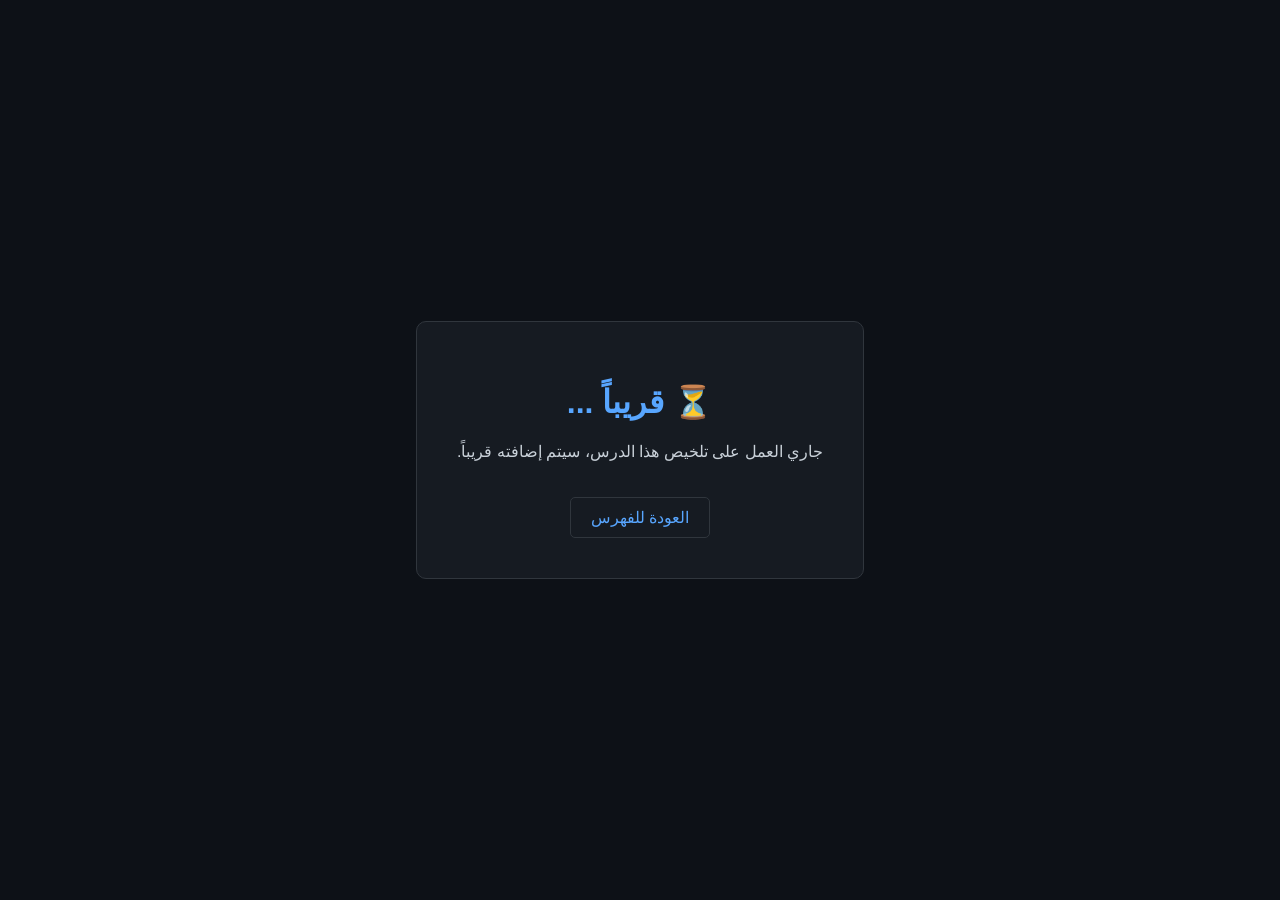
==== EmbeddeLinuxAndYoctoGoldenCourse/Summaries/lec2/index.html @ cb72bb81 "Update print statement from 'Hello' to 'Goodbye'" ====
<!DOCTYPE html>
<html lang="ar" dir="rtl">
<head>
    <meta charset="UTF-8">
    <meta name="viewport" content="width=device-width, initial-scale=1.0">
    <title>قريباً - Embedded Linux</title>
    <style>
        body {
            background-color: #0d1117;
            color: #c9d1d9;
            font-family: 'Segoe UI', Tahoma, Geneva, Verdana, sans-serif;
            display: flex;
            justify-content: center;
            align-items: center;
            height: 100vh;
            margin: 0;
            text-align: center;
        }
        .container {
            border: 1px solid #30363d;
            padding: 40px;
            border-radius: 10px;
            background-color: #161b22;
        }
        h1 { color: #58a6ff; }
        a { color: #58a6ff; text-decoration: none; border: 1px solid #30363d; padding: 10px 20px; border-radius: 5px; display: inline-block; margin-top: 20px;}
        a:hover { background-color: #58a6ff; color: #fff; }
    </style>
</head>
<body>
    <div class="container">
        <h1>⏳ قريباً ...</h1>
        <p>جاري العمل على تلخيص هذا الدرس، سيتم إضافته قريباً.</p>
        <a href="https://shereifdev.github.io/Embedded-Linux-Journey/EmbeddedLinuxAndYoctoGoldenCourse/Summaries/readme.html">العودة للفهرس</a>
    </div>
</body>
</html>
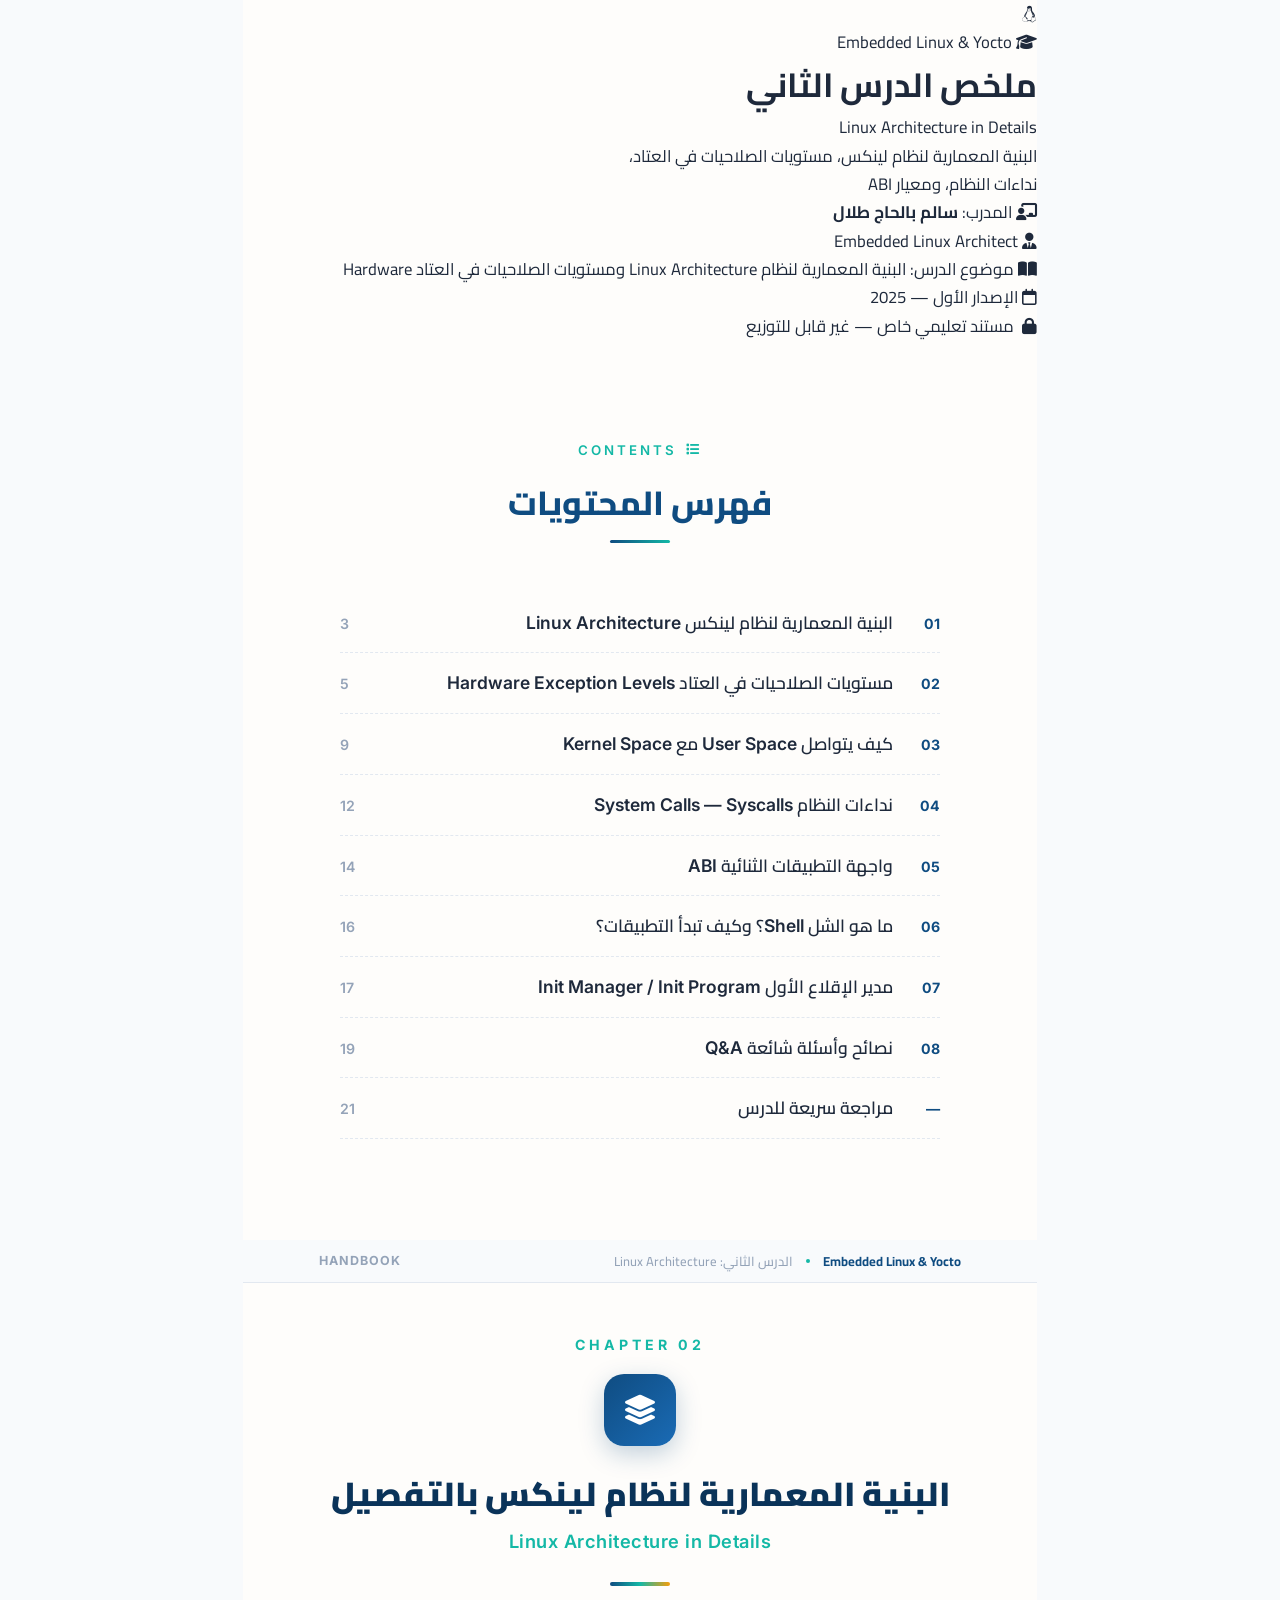
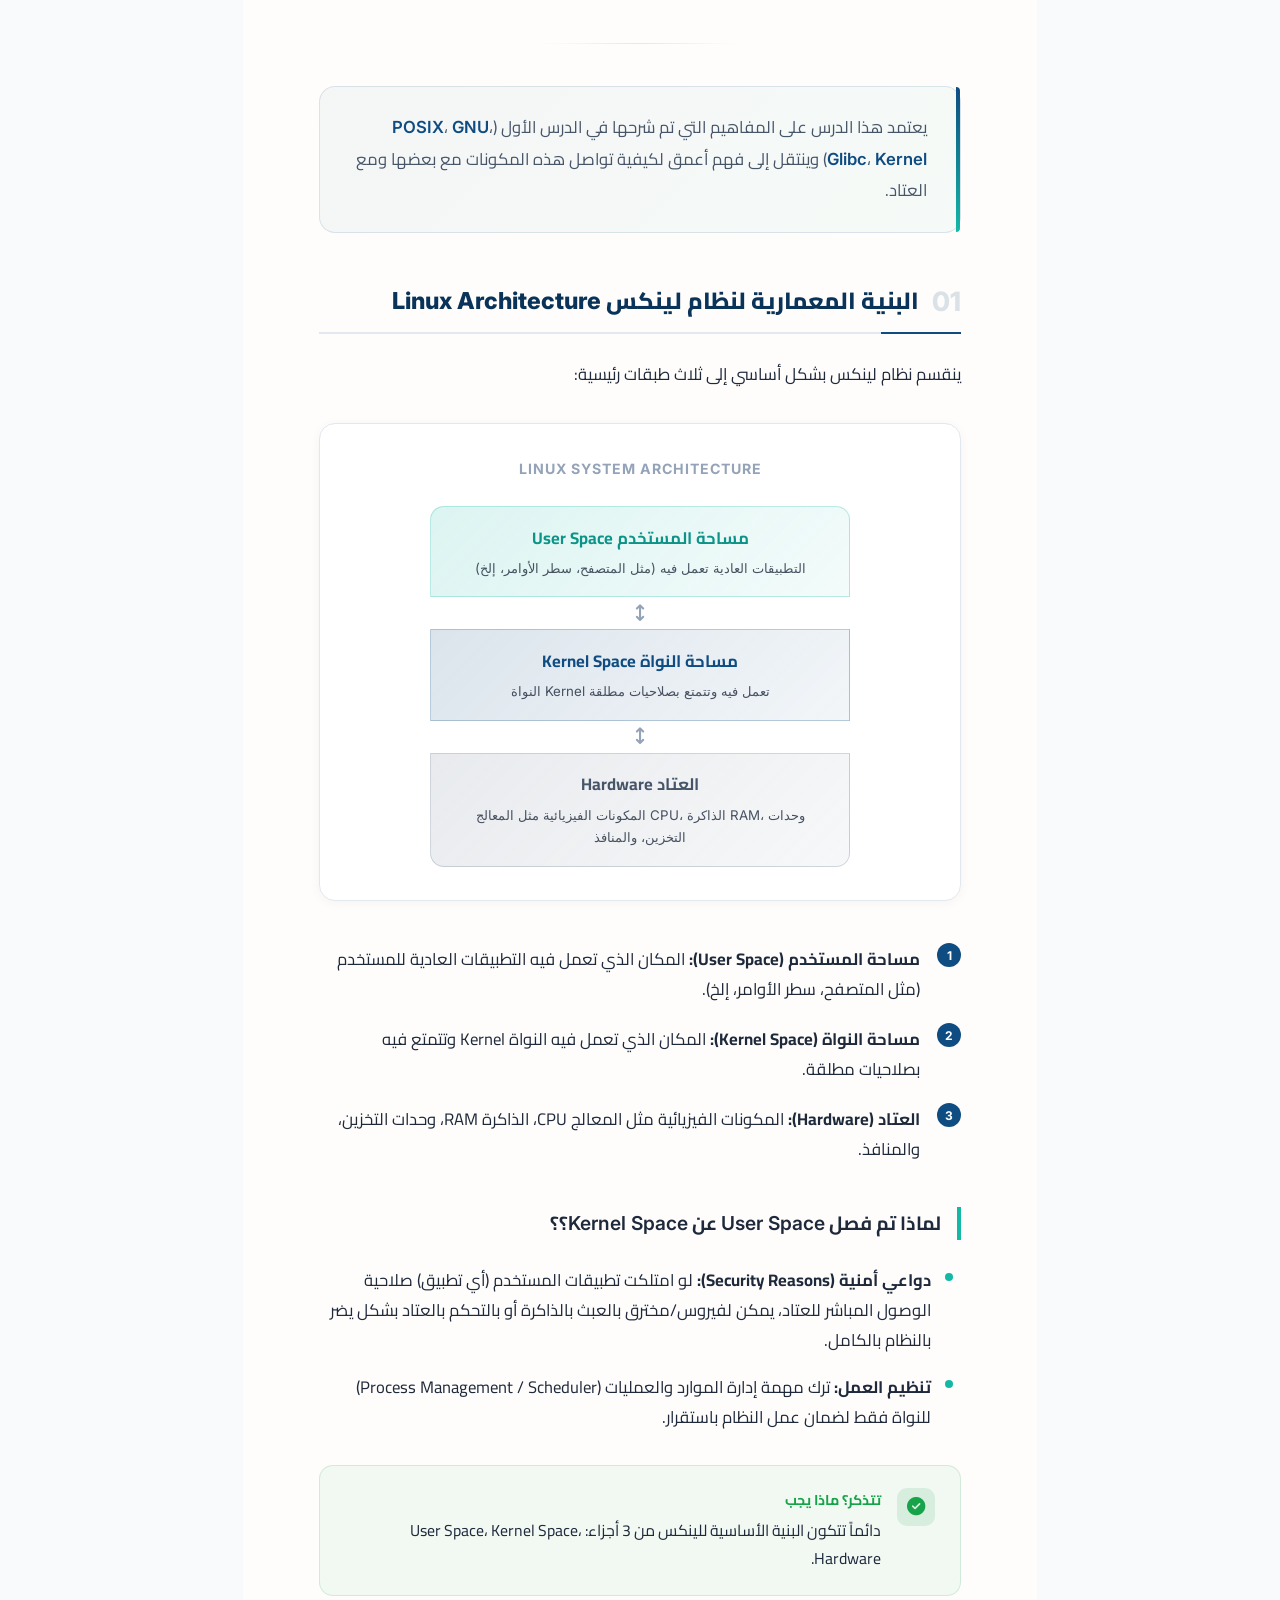
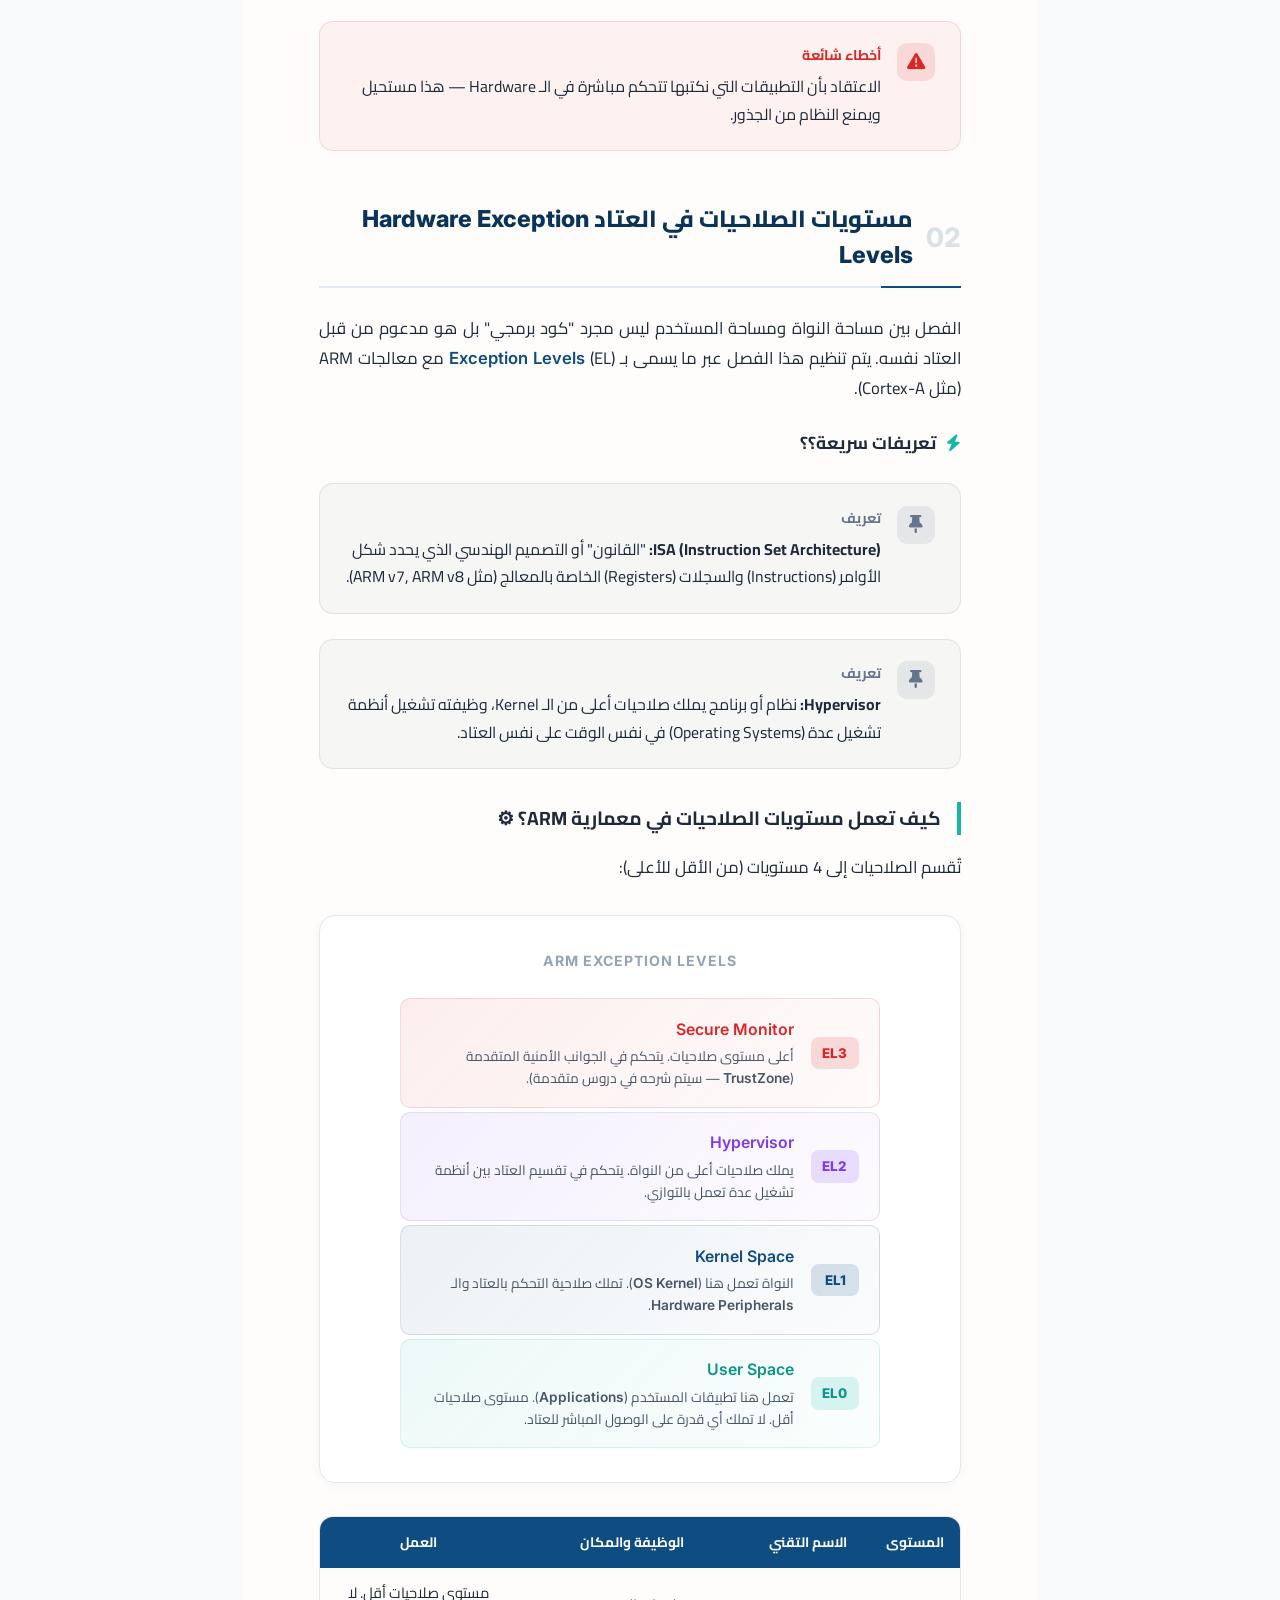
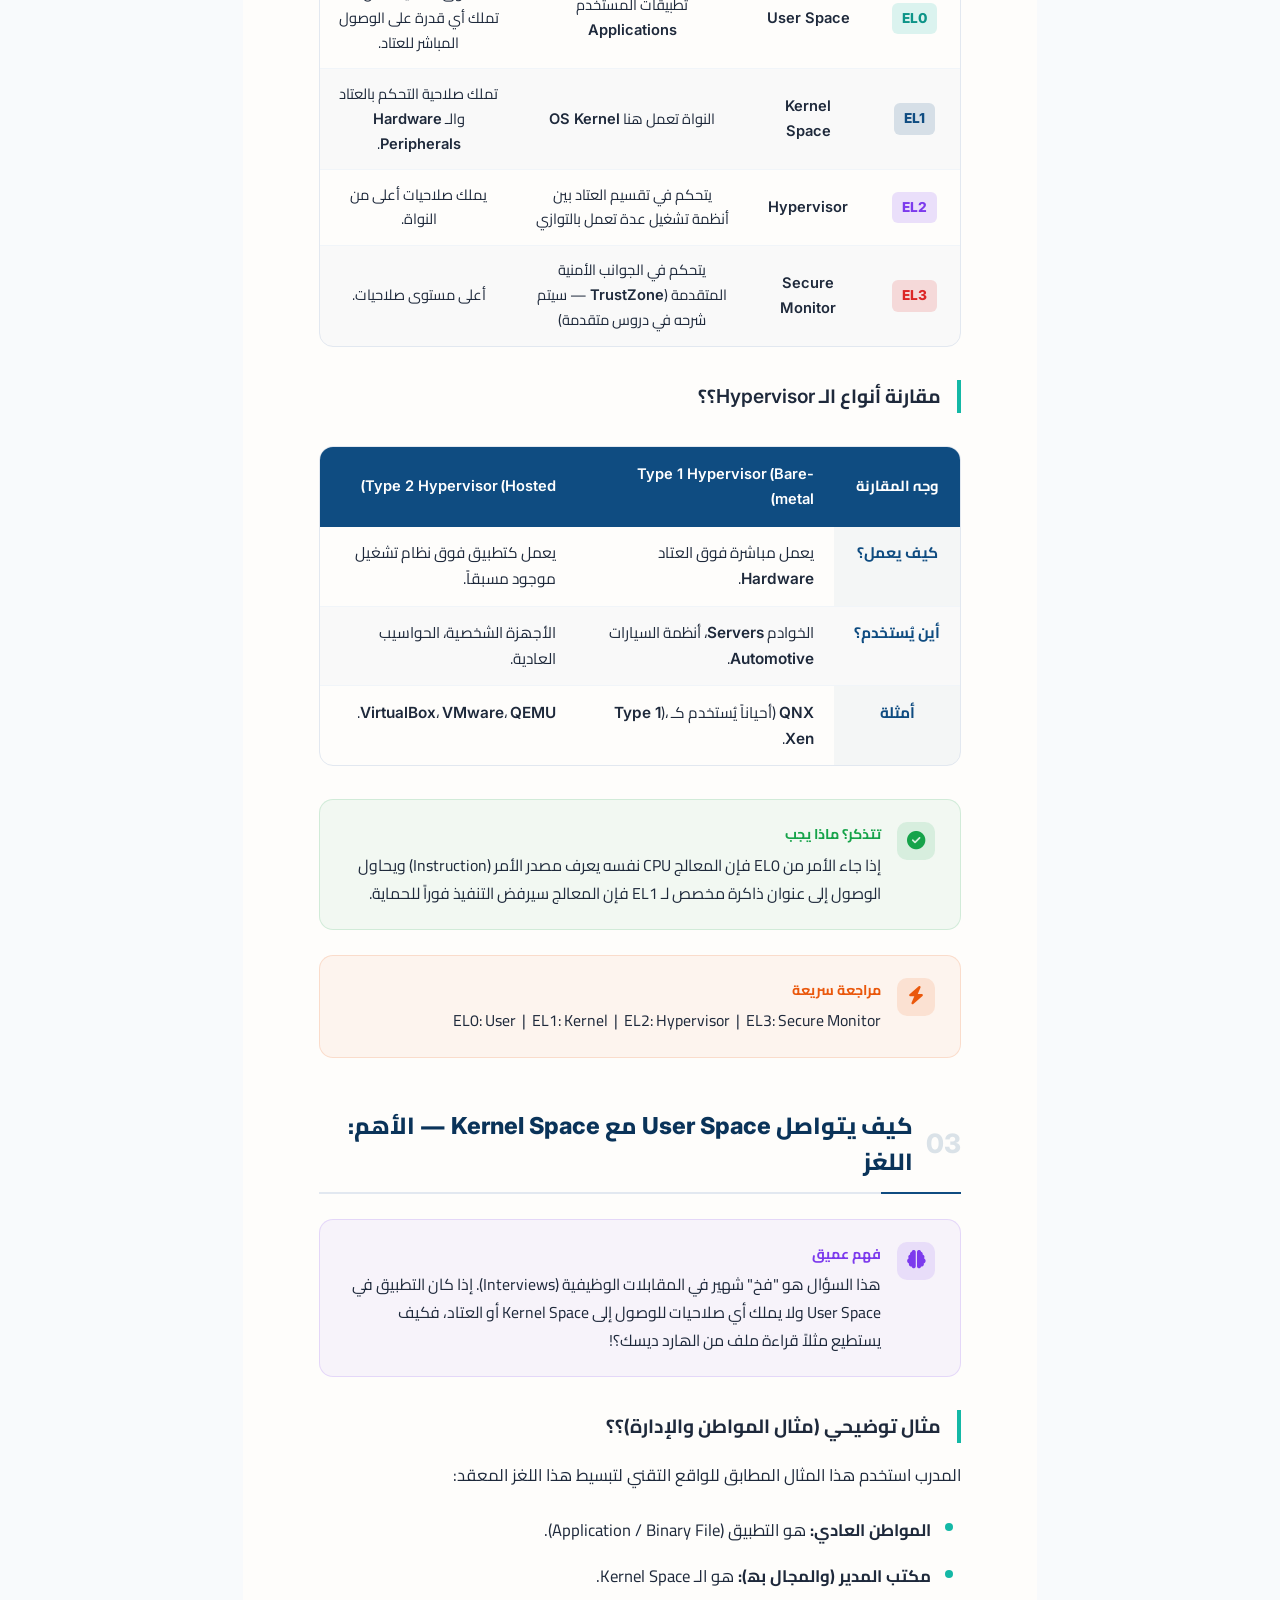
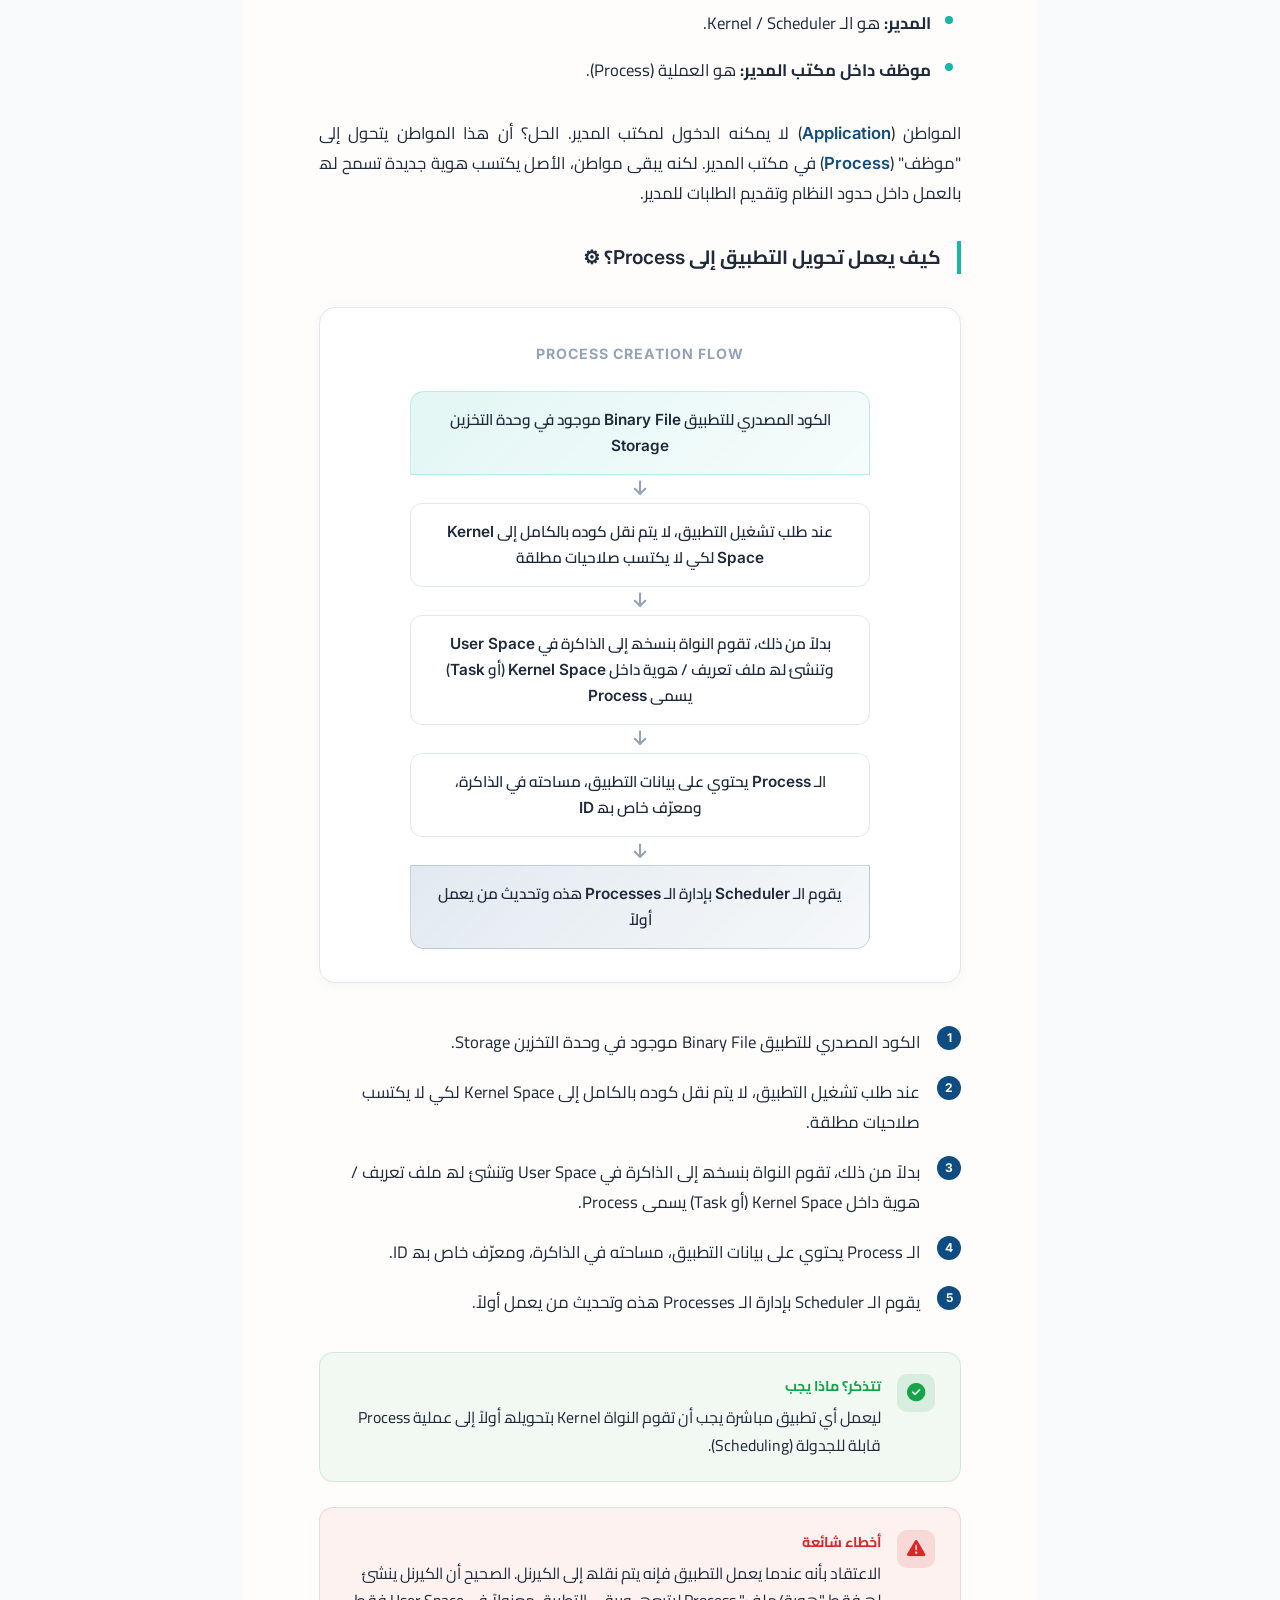
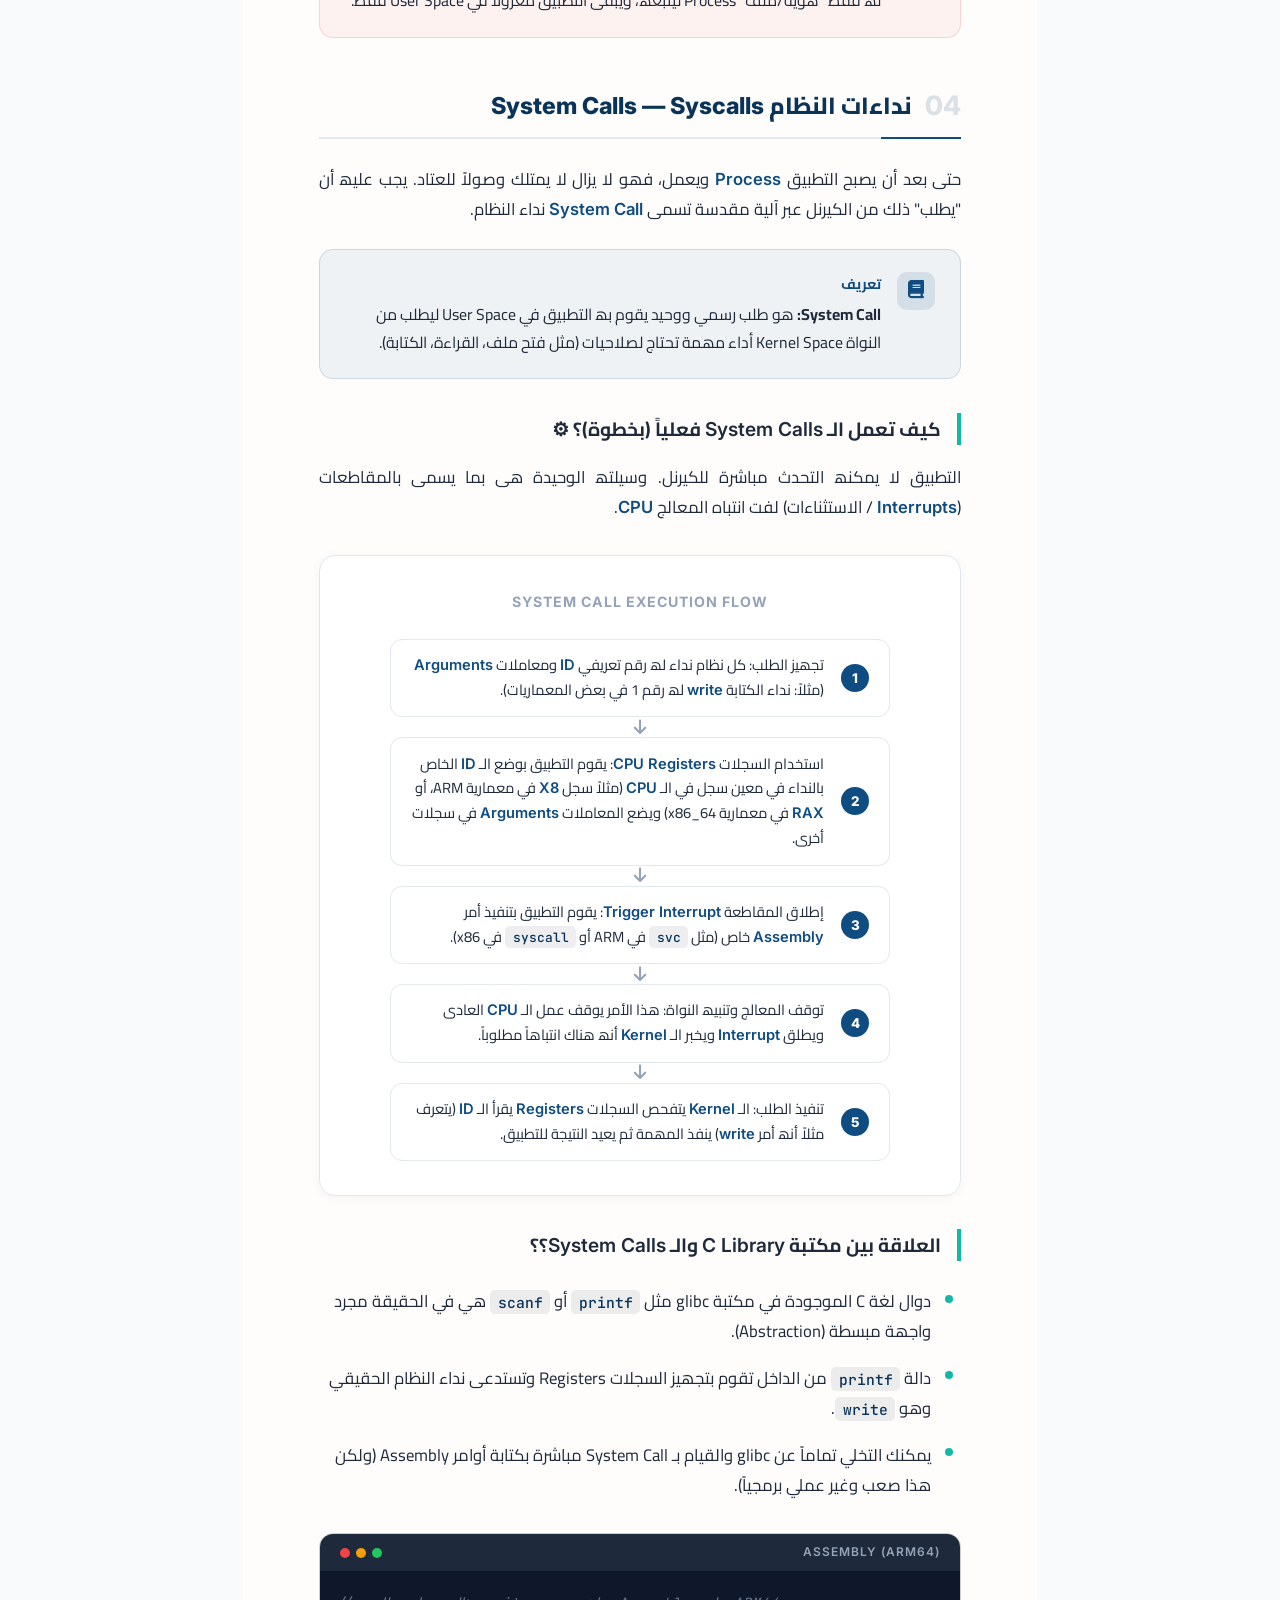
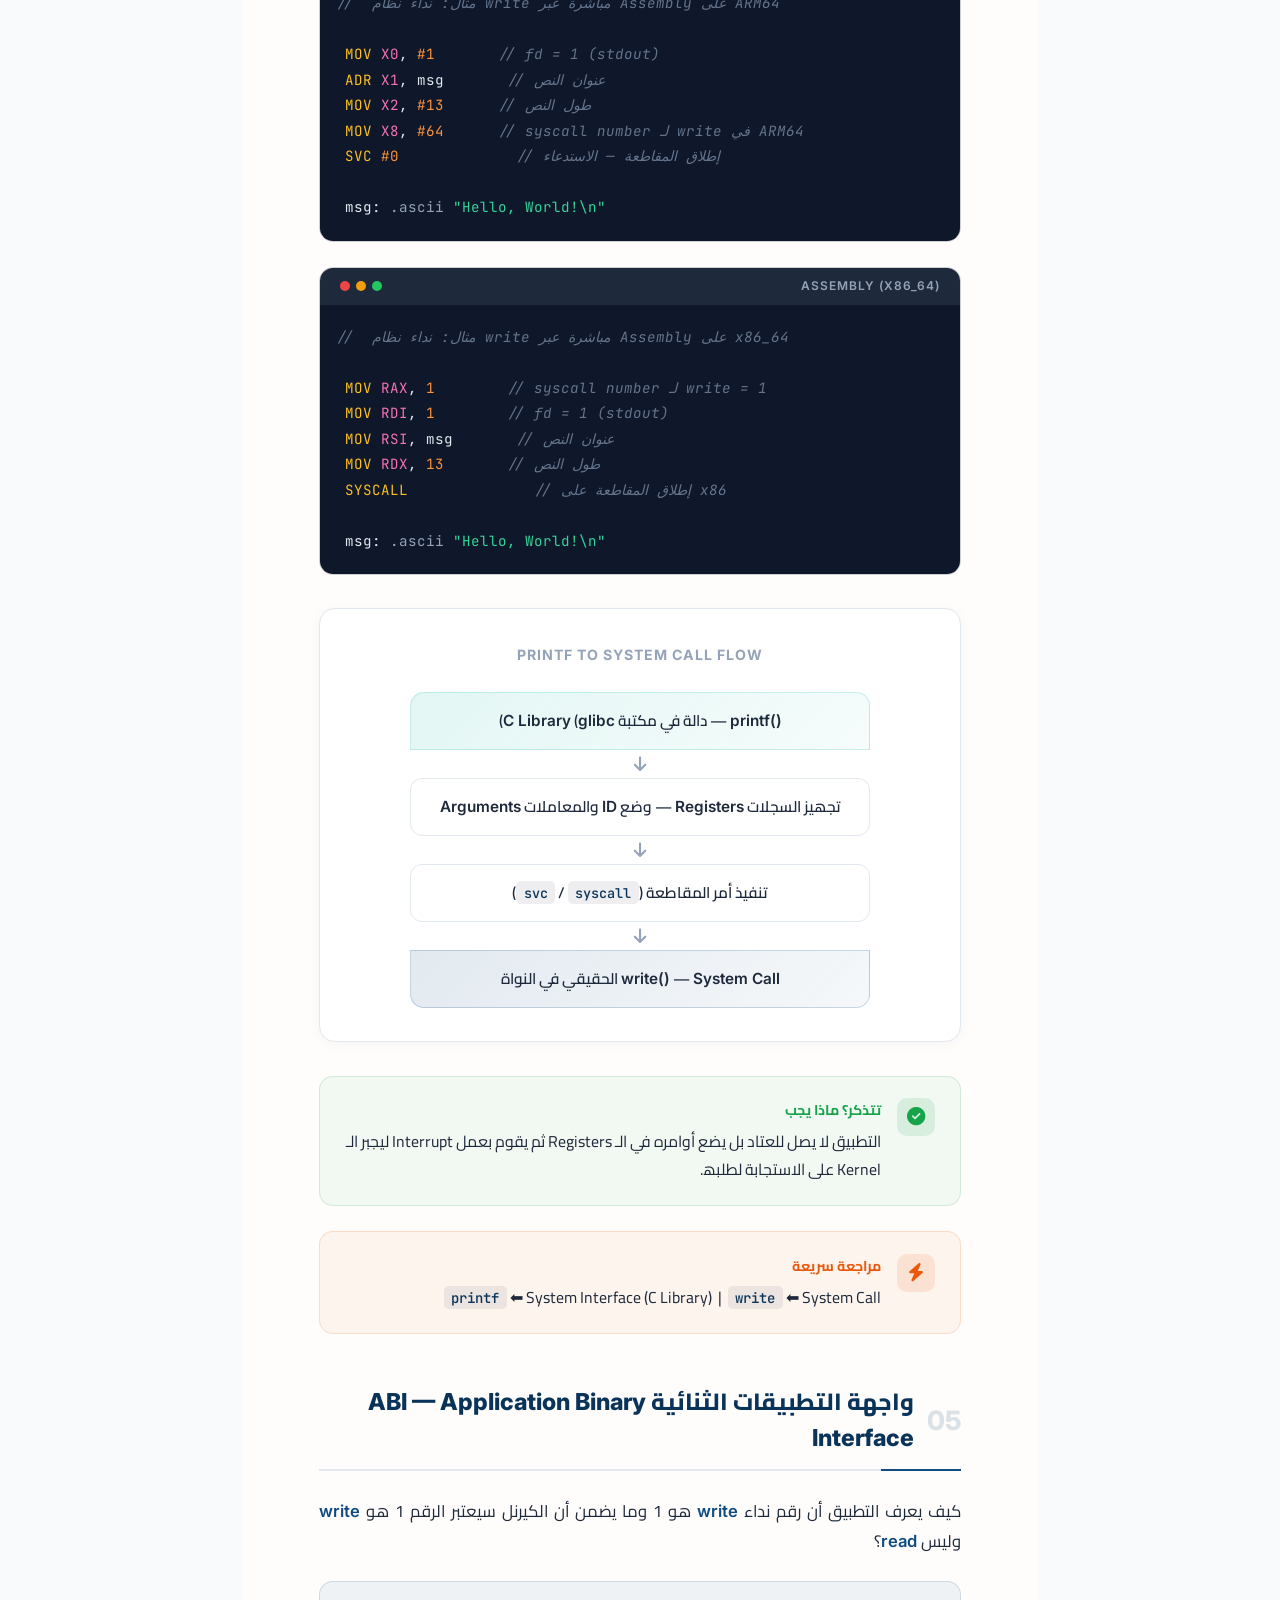
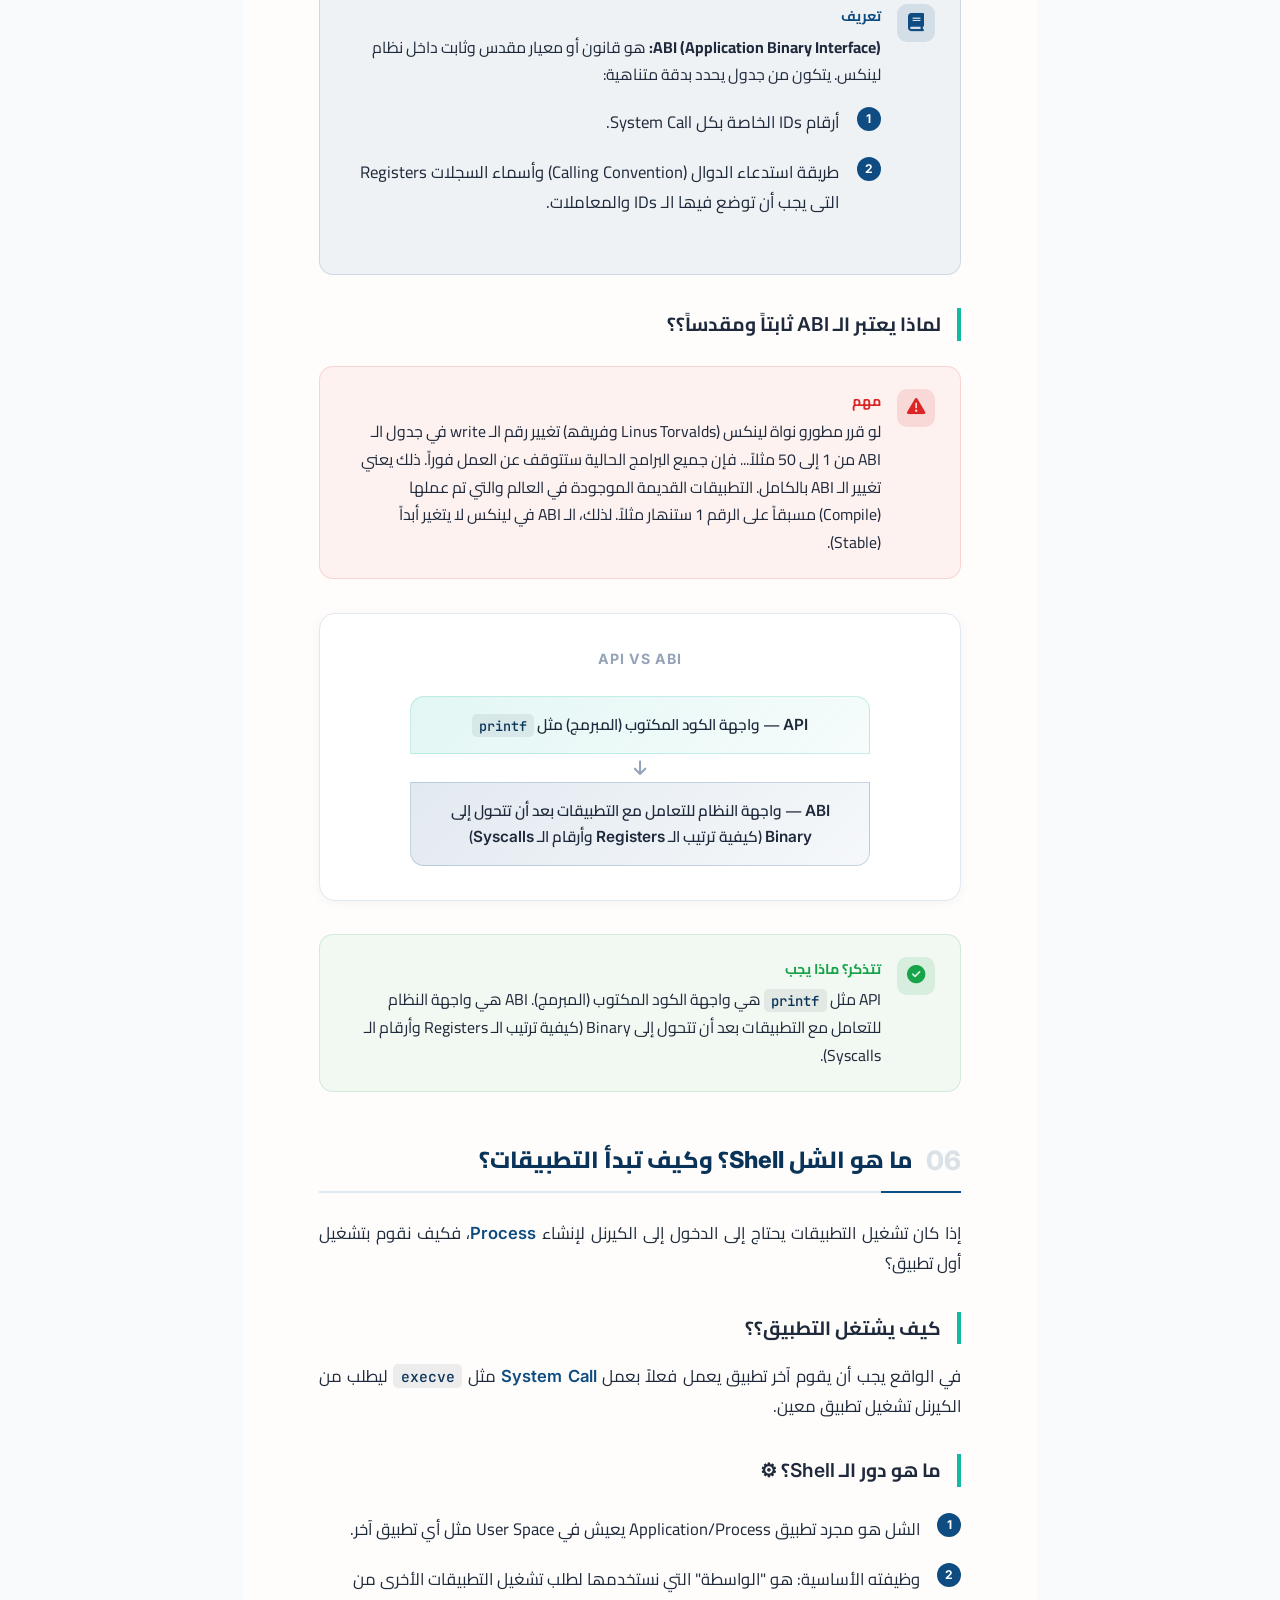
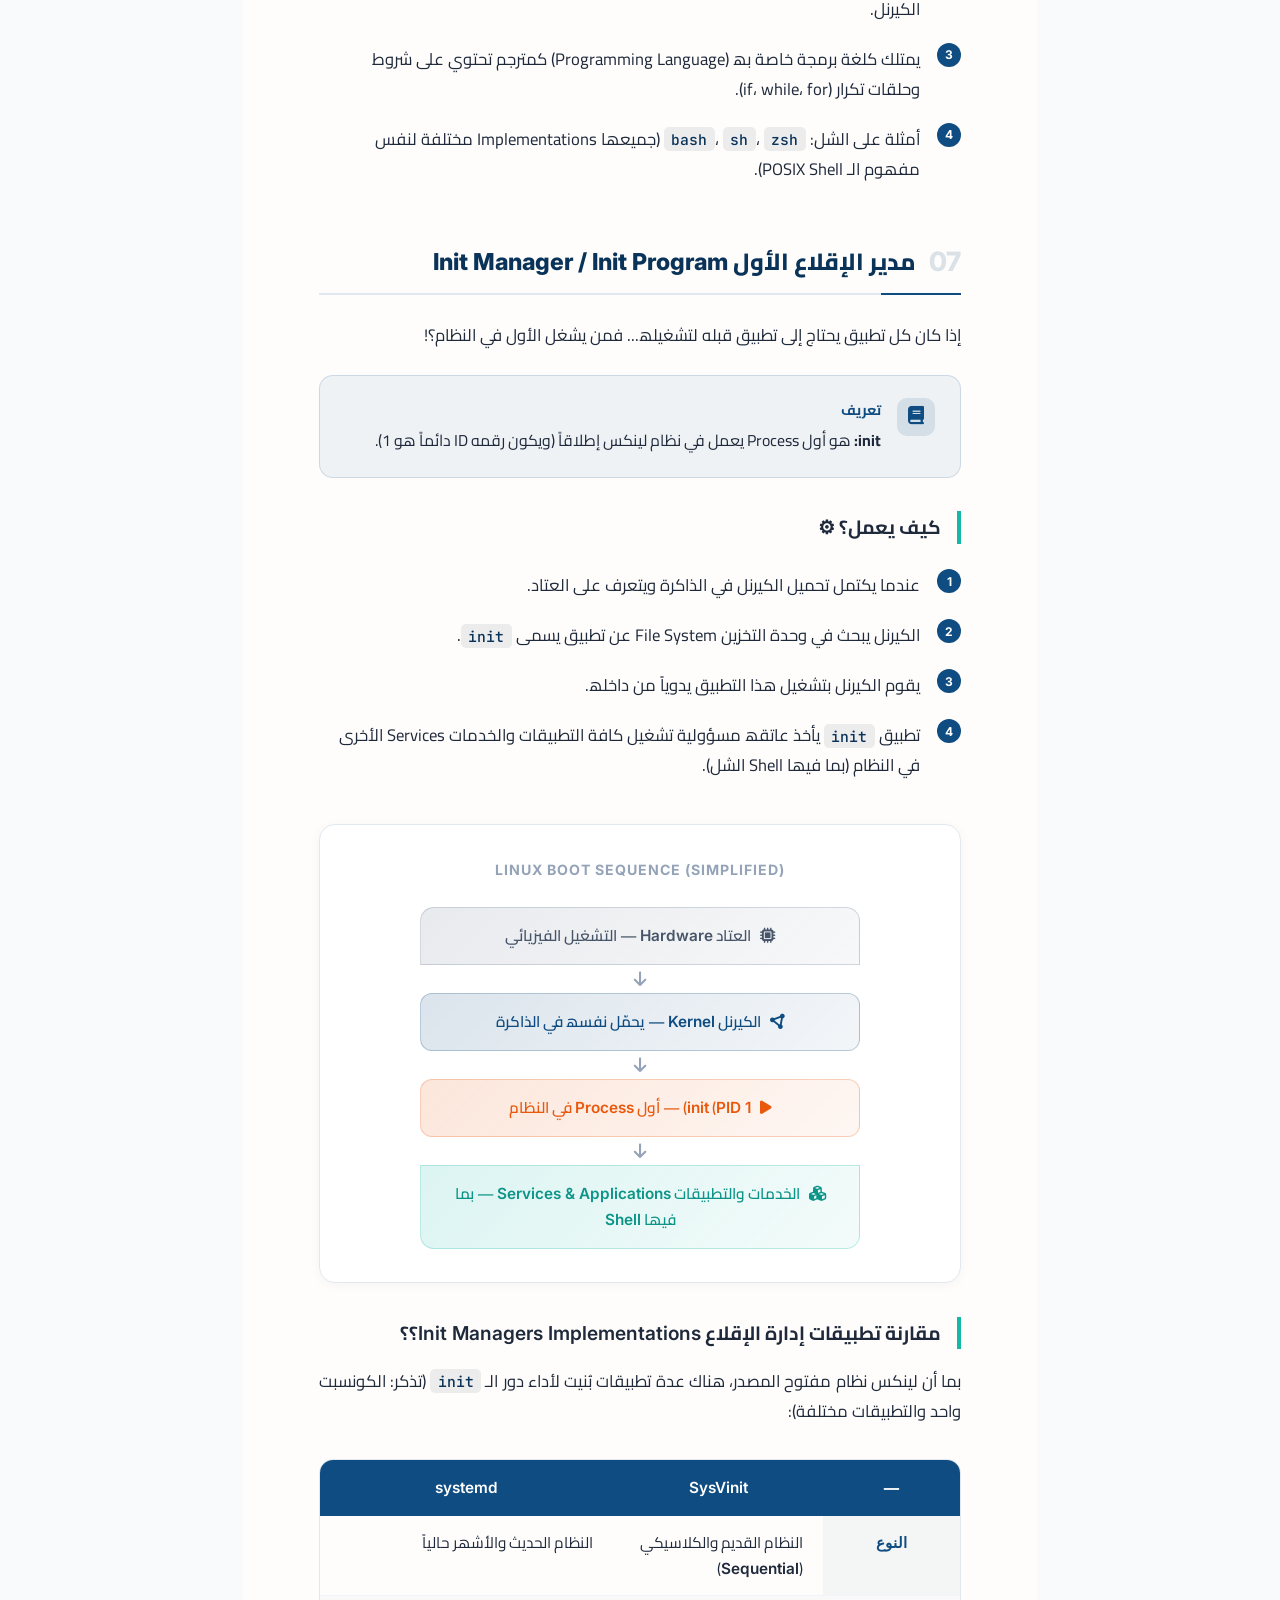
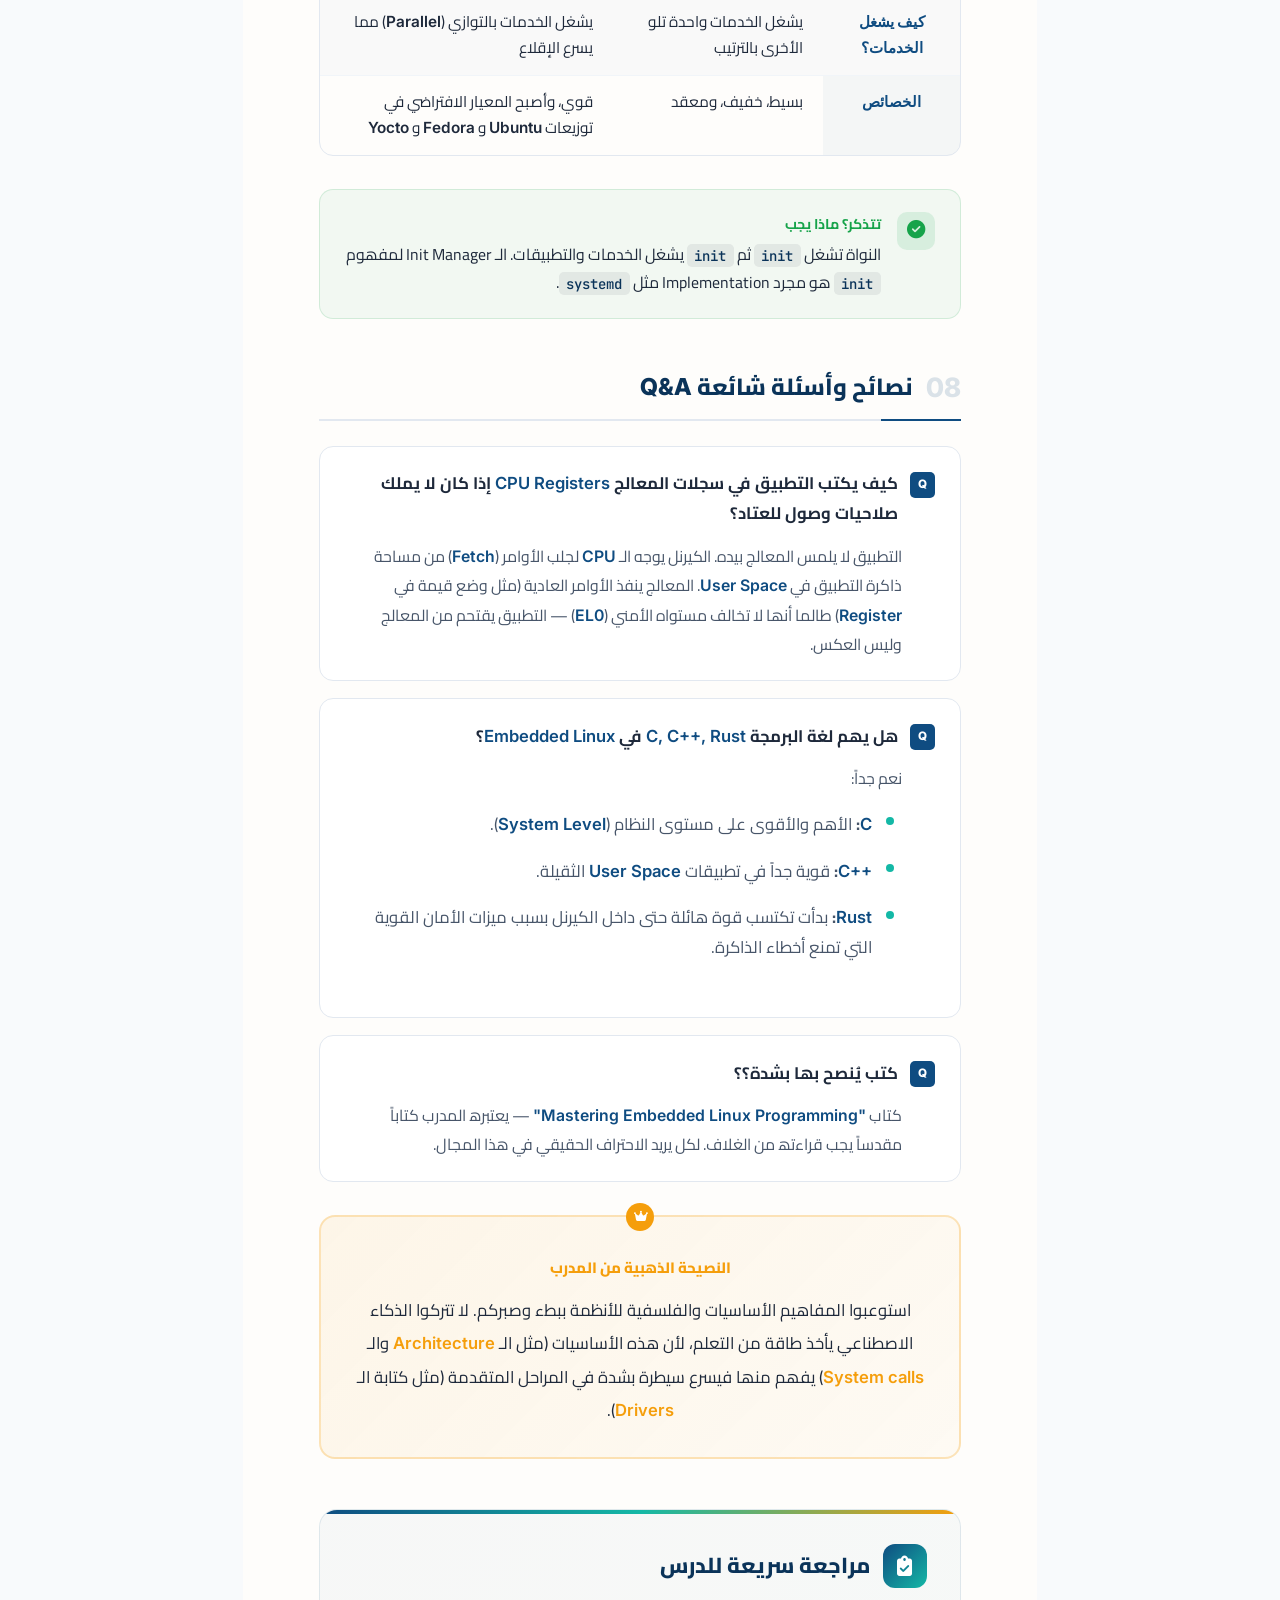
==== commit 9fc87ea4: "Update index.html" ====
--- a/EmbeddeLinuxAndYoctoGoldenCourse/Summaries/lec2/index.html
+++ b/EmbeddeLinuxAndYoctoGoldenCourse/Summaries/lec2/index.html
@@ -1,37 +1,2583 @@
 <!DOCTYPE html>
 <html lang="ar" dir="rtl">
 <head>
-    <meta charset="UTF-8">
-    <meta name="viewport" content="width=device-width, initial-scale=1.0">
-    <title>قريباً - Embedded Linux</title>
-    <style>
-        body {
-            background-color: #0d1117;
-            color: #c9d1d9;
-            font-family: 'Segoe UI', Tahoma, Geneva, Verdana, sans-serif;
-            display: flex;
-            justify-content: center;
-            align-items: center;
-            height: 100vh;
-            margin: 0;
-            text-align: center;
-        }
-        .container {
-            border: 1px solid #30363d;
-            padding: 40px;
-            border-radius: 10px;
-            background-color: #161b22;
-        }
-        h1 { color: #58a6ff; }
-        a { color: #58a6ff; text-decoration: none; border: 1px solid #30363d; padding: 10px 20px; border-radius: 5px; display: inline-block; margin-top: 20px;}
-        a:hover { background-color: #58a6ff; color: #fff; }
-    </style>
+<meta charset="UTF-8">
+<meta name="viewport" content="width=device-width, initial-scale=1.0">
+<title>Embedded Linux & Yocto — الدرس الثاني: Linux Architecture in Details</title>
+
+<!-- Google Fonts -->
+<link rel="preconnect" href="https://fonts.googleapis.com">
+<link rel="preconnect" href="https://fonts.gstatic.com" crossorigin>
+<link href="https://fonts.googleapis.com/css2?family=Cairo:wght@300;400;500;600;700;800;900&family=IBM+Plex+Sans+Arabic:wght@300;400;500;600;700&family=Inter:wght@300;400;500;600;700;800&family=JetBrains+Mono:wght@400;500;600;700&display=swap" rel="stylesheet">
+
+<!-- Font Awesome Icons -->
+<link rel="stylesheet" href="https://cdnjs.cloudflare.com/ajax/libs/font-awesome/6.5.1/css/all.min.css">
+
+<style>
+/* ─── CSS Variables ─── */
+:root {
+  --primary: #0F4C81;
+  --primary-light: #1A6BB5;
+  --primary-dark: #0A3359;
+  --secondary: #14B8A6;
+  --secondary-light: #2DD4BF;
+  --accent: #F59E0B;
+  --accent-light: #FBBF24;
+  --success: #16A34A;
+  --success-light: #22C55E;
+  --warning: #EA580C;
+  --warning-light: #F97316;
+  --danger: #DC2626;
+  --danger-light: #EF4444;
+  --bg: #F8FAFC;
+  --bg-warm: #FEFDFB;
+  --card: #FFFFFF;
+  --text: #1E293B;
+  --text-secondary: #475569;
+  --text-muted: #94A3B8;
+  --border: #E2E8F0;
+  --border-light: #F1F5F9;
+  --code-bg: #0F172A;
+  --code-text: #E2E8F0;
+  --font-ar: 'Cairo', 'IBM Plex Sans Arabic', 'Noto Sans Arabic', sans-serif;
+  --font-en: 'Inter', sans-serif;
+  --font-code: 'JetBrains Mono', monospace;
+}
+
+/* ─── Reset & Base ─── */
+*, *::before, *::after { box-sizing: border-box; margin: 0; padding: 0; }
+
+html {
+  font-size: 12.5pt;
+  scroll-behavior: smooth;
+}
+
+body {
+  font-family: var(--font-ar);
+  background: var(--bg);
+  color: var(--text);
+  line-height: 1.7;
+  -webkit-font-smoothing: antialiased;
+  -moz-osx-font-smoothing: grayscale;
+}
+
+/* ─── Print Setup ─── */
+@page {
+  size: A4;
+  margin: 2cm;
+}
+
+@media print {
+  body { background: white; }
+  .page-break { page-break-before: always; }
+  .no-print { display: none !important; }
+  .content-wrapper { max-width: 100%; padding: 0; }
+  .chapter-intro-box, .callout-box, .diagram-container, .comparison-table, .timeline-container, .quick-review { break-inside: avoid; }
+}
+
+/* ─── Content Wrapper ─── */
+.content-wrapper {
+  max-width: 210mm;
+  margin: 0 auto;
+  background: var(--bg-warm);
+  min-height: 100vh;
+}
+
+
+/* ─── Table of Contents ─── */
+.toc-page {
+  padding: 2.5cm 2cm;
+  background: var(--bg-warm);
+  min-height: 100vh;
+}
+
+.toc-header {
+  text-align: center;
+  margin-bottom: 3rem;
+}
+
+.toc-header-label {
+  display: inline-flex;
+  align-items: center;
+  gap: 0.5rem;
+  font-family: var(--font-en);
+  font-size: 0.8rem;
+  font-weight: 600;
+  color: var(--secondary);
+  text-transform: uppercase;
+  letter-spacing: 3px;
+  margin-bottom: 0.8rem;
+}
+
+.toc-title {
+  font-size: 2rem;
+  font-weight: 800;
+  color: var(--primary);
+  margin-bottom: 0.5rem;
+}
+
+.toc-divider {
+  width: 60px;
+  height: 3px;
+  background: linear-gradient(90deg, var(--primary), var(--secondary));
+  border-radius: 2px;
+  margin: 0 auto;
+}
+
+.toc-list {
+  list-style: none;
+  max-width: 600px;
+  margin: 0 auto;
+}
+
+.toc-item {
+  display: flex;
+  align-items: baseline;
+  justify-content: space-between;
+  padding: 0.9rem 0;
+  border-bottom: 1px dashed var(--border);
+  cursor: pointer;
+  transition: all 0.2s;
+}
+
+.toc-item:hover {
+  padding-right: 0.5rem;
+}
+
+.toc-item:hover .toc-item-title {
+  color: var(--primary);
+}
+
+.toc-item-number {
+  font-family: var(--font-en);
+  font-size: 0.85rem;
+  font-weight: 700;
+  color: var(--primary);
+  margin-left: 1rem;
+  min-width: 30px;
+}
+
+.toc-item-title {
+  font-size: 1.05rem;
+  font-weight: 600;
+  color: var(--text);
+  flex: 1;
+  transition: color 0.2s;
+}
+
+.toc-item-title .en-term {
+  font-family: var(--font-en);
+  direction: ltr;
+  unicode-bidi: embed;
+}
+
+.toc-item-page {
+  font-family: var(--font-en);
+  font-size: 0.85rem;
+  font-weight: 600;
+  color: var(--text-muted);
+  min-width: 30px;
+  text-align: left;
+}
+
+.toc-sub-item {
+  display: flex;
+  align-items: baseline;
+  justify-content: space-between;
+  padding: 0.5rem 0 0.5rem 2rem;
+  border-bottom: 1px dotted var(--border-light);
+  cursor: pointer;
+  transition: all 0.2s;
+}
+
+.toc-sub-item:hover { padding-right: 0.5rem; }
+.toc-sub-item:hover .toc-item-title { color: var(--primary); }
+
+.toc-sub-item .toc-item-title {
+  font-size: 0.95rem;
+  font-weight: 500;
+  color: var(--text-secondary);
+}
+
+/* ─── Page Content Area ─── */
+.page-content {
+  padding: 0 2cm 2cm 2cm;
+}
+
+/* ─── Headers & Footers ─── */
+.running-header {
+  position: sticky;
+  top: 0;
+  z-index: 100;
+  background: rgba(248,250,252,0.92);
+  backdrop-filter: blur(12px);
+  border-bottom: 1px solid var(--border);
+  padding: 0.6rem 2cm;
+  display: flex;
+  justify-content: space-between;
+  align-items: center;
+}
+
+.running-header-right {
+  display: flex;
+  align-items: center;
+  gap: 0.8rem;
+}
+
+.running-header-course {
+  font-size: 0.78rem;
+  font-weight: 700;
+  color: var(--primary);
+}
+
+.running-header-sep {
+  width: 4px;
+  height: 4px;
+  border-radius: 50%;
+  background: var(--secondary);
+}
+
+.running-header-chapter {
+  font-size: 0.78rem;
+  color: var(--text-muted);
+  font-weight: 500;
+}
+
+.running-header-logo {
+  font-family: var(--font-en);
+  font-size: 0.75rem;
+  font-weight: 700;
+  color: var(--text-muted);
+  letter-spacing: 1px;
+}
+
+.running-footer {
+  padding: 1rem 2cm;
+  display: flex;
+  justify-content: space-between;
+  align-items: center;
+  border-top: 1px solid var(--border);
+  margin-top: 3rem;
+}
+
+.running-footer-page {
+  font-family: var(--font-en);
+  font-size: 0.8rem;
+  font-weight: 700;
+  color: var(--primary);
+  background: var(--primary);
+  color: white;
+  width: 32px;
+  height: 32px;
+  border-radius: 50%;
+  display: flex;
+  align-items: center;
+  justify-content: center;
+}
+
+.running-footer-version {
+  font-family: var(--font-en);
+  font-size: 0.72rem;
+  color: var(--text-muted);
+}
+
+/* ─── Chapter Opener ─── */
+.chapter-opener {
+  text-align: center;
+  padding: 3rem 0 2rem;
+  margin-bottom: 2.5rem;
+  position: relative;
+}
+
+.chapter-opener::after {
+  content: '';
+  position: absolute;
+  bottom: 0;
+  left: 50%;
+  transform: translateX(-50%);
+  width: 200px;
+  height: 1px;
+  background: linear-gradient(90deg, transparent, var(--border), transparent);
+}
+
+.chapter-number {
+  font-family: var(--font-en);
+  font-size: 0.85rem;
+  font-weight: 700;
+  color: var(--secondary);
+  text-transform: uppercase;
+  letter-spacing: 4px;
+  margin-bottom: 1rem;
+  display: block;
+}
+
+.chapter-icon {
+  width: 72px;
+  height: 72px;
+  border-radius: 20px;
+  background: linear-gradient(135deg, var(--primary), var(--primary-light));
+  display: inline-flex;
+  align-items: center;
+  justify-content: center;
+  margin-bottom: 1.5rem;
+  box-shadow: 0 8px 24px rgba(15,76,129,0.25);
+}
+
+.chapter-icon i {
+  font-size: 1.8rem;
+  color: white;
+}
+
+.chapter-main-title {
+  font-size: 2rem;
+  font-weight: 900;
+  color: var(--primary-dark);
+  line-height: 1.4;
+  margin-bottom: 0.5rem;
+}
+
+.chapter-en-title {
+  font-family: var(--font-en);
+  font-size: 1.1rem;
+  font-weight: 600;
+  color: var(--secondary);
+  letter-spacing: 0.5px;
+  margin-bottom: 1.5rem;
+}
+
+.chapter-color-bar {
+  width: 60px;
+  height: 4px;
+  background: linear-gradient(90deg, var(--primary), var(--secondary), var(--accent));
+  border-radius: 2px;
+  margin: 0 auto 1.5rem;
+}
+
+/* ─── Chapter Intro Box ─── */
+.chapter-intro-box {
+  background: linear-gradient(135deg, rgba(15,76,129,0.04), rgba(20,184,166,0.04));
+  border: 1px solid rgba(15,76,129,0.12);
+  border-radius: 16px;
+  padding: 1.5rem 2rem;
+  margin-bottom: 3rem;
+  position: relative;
+}
+
+.chapter-intro-box::before {
+  content: '';
+  position: absolute;
+  top: 0;
+  right: 0;
+  width: 4px;
+  height: 100%;
+  background: linear-gradient(180deg, var(--primary), var(--secondary));
+  border-radius: 0 16px 16px 0;
+}
+
+.chapter-intro-box p {
+  font-size: 1rem;
+  line-height: 1.9;
+  color: var(--text-secondary);
+}
+
+.chapter-intro-box .en-term {
+  font-family: var(--font-en);
+  direction: ltr;
+  unicode-bidi: embed;
+  font-weight: 600;
+  color: var(--primary);
+}
+
+/* ─── Section Headings ─── */
+.section-heading {
+  display: flex;
+  align-items: center;
+  gap: 0.8rem;
+  margin-top: 3rem;
+  margin-bottom: 1.5rem;
+  padding-bottom: 0.8rem;
+  border-bottom: 2px solid var(--border);
+  position: relative;
+}
+
+.section-heading::after {
+  content: '';
+  position: absolute;
+  bottom: -2px;
+  right: 0;
+  width: 80px;
+  height: 2px;
+  background: var(--primary);
+}
+
+.section-number {
+  font-family: var(--font-en);
+  font-size: 1.6rem;
+  font-weight: 800;
+  color: rgba(15,76,129,0.15);
+  line-height: 1;
+}
+
+.section-title {
+  font-size: 1.4rem;
+  font-weight: 800;
+  color: var(--primary-dark);
+  line-height: 1.5;
+}
+
+.section-title .en-term {
+  font-family: var(--font-en);
+  direction: ltr;
+  unicode-bidi: embed;
+}
+
+/* ─── Subsection Headings ─── */
+.subsection-heading {
+  font-size: 1.15rem;
+  font-weight: 700;
+  color: var(--text);
+  margin-top: 2rem;
+  margin-bottom: 1rem;
+  padding-right: 1rem;
+  border-right: 4px solid var(--secondary);
+}
+
+.subsection-heading .en-term {
+  font-family: var(--font-en);
+  direction: ltr;
+  unicode-bidi: embed;
+  font-weight: 600;
+}
+
+/* ─── Body Text ─── */
+.body-text {
+  font-size: 1rem;
+  line-height: 1.8;
+  color: var(--text);
+  margin-bottom: 1rem;
+  text-align: justify;
+}
+
+.body-text .en-term {
+  font-family: var(--font-en);
+  direction: ltr;
+  unicode-bidi: embed;
+  font-weight: 600;
+  color: var(--primary);
+}
+
+/* ─── Bullet Lists ─── */
+.styled-list {
+  list-style: none;
+  margin: 1rem 0 1.5rem 0;
+  padding: 0;
+}
+
+.styled-list li {
+  position: relative;
+  padding: 0.5rem 1.8rem 0.5rem 0;
+  line-height: 1.8;
+  font-size: 1rem;
+}
+
+.styled-list li::before {
+  content: '';
+  position: absolute;
+  right: 0.5rem;
+  top: 1rem;
+  width: 8px;
+  height: 8px;
+  border-radius: 50%;
+  background: var(--secondary);
+}
+
+.styled-list-numbered {
+  list-style: none;
+  counter-reset: item;
+  margin: 1rem 0 1.5rem 0;
+  padding: 0;
+}
+
+.styled-list-numbered li {
+  counter-increment: item;
+  position: relative;
+  padding: 0.6rem 2.5rem 0.6rem 0;
+  line-height: 1.8;
+  font-size: 1rem;
+}
+
+.styled-list-numbered li::before {
+  content: counter(item);
+  position: absolute;
+  right: 0;
+  top: 0.55rem;
+  width: 24px;
+  height: 24px;
+  border-radius: 50%;
+  background: var(--primary);
+  color: white;
+  font-family: var(--font-en);
+  font-size: 0.72rem;
+  font-weight: 700;
+  display: flex;
+  align-items: center;
+  justify-content: center;
+}
+
+/* ─── Callout Boxes ─── */
+.callout-box {
+  border-radius: 14px;
+  padding: 1.3rem 1.5rem 1.3rem 1.5rem;
+  margin: 1.5rem 0;
+  position: relative;
+  display: flex;
+  gap: 1rem;
+  align-items: flex-start;
+}
+
+.callout-box .callout-icon {
+  flex-shrink: 0;
+  width: 38px;
+  height: 38px;
+  border-radius: 10px;
+  display: flex;
+  align-items: center;
+  justify-content: center;
+  font-size: 1.1rem;
+  order: -1;
+}
+
+.callout-box .callout-content {
+  flex: 1;
+  font-size: 0.95rem;
+  line-height: 1.75;
+}
+
+.callout-box .callout-label {
+  font-weight: 700;
+  font-size: 0.85rem;
+  margin-bottom: 0.3rem;
+  display: block;
+}
+
+/* Blue - Concept */
+.callout-concept {
+  background: rgba(15,76,129,0.06);
+  border: 1px solid rgba(15,76,129,0.15);
+}
+.callout-concept .callout-icon { background: rgba(15,76,129,0.12); color: var(--primary); }
+.callout-concept .callout-label { color: var(--primary); }
+
+/* Green - Key Takeaway */
+.callout-takeaway {
+  background: rgba(22,163,74,0.05);
+  border: 1px solid rgba(22,163,74,0.15);
+}
+.callout-takeaway .callout-icon { background: rgba(22,163,74,0.12); color: var(--success); }
+.callout-takeaway .callout-label { color: var(--success); }
+
+/* Orange - Tip */
+.callout-tip {
+  background: rgba(234,88,12,0.05);
+  border: 1px solid rgba(234,88,12,0.15);
+}
+.callout-tip .callout-icon { background: rgba(234,88,12,0.12); color: var(--warning); }
+.callout-tip .callout-label { color: var(--warning); }
+
+/* Red - Important */
+.callout-important {
+  background: rgba(220,38,38,0.05);
+  border: 1px solid rgba(220,38,38,0.15);
+}
+.callout-important .callout-icon { background: rgba(220,38,38,0.12); color: var(--danger); }
+.callout-important .callout-label { color: var(--danger); }
+
+/* Gray - Definition */
+.callout-definition {
+  background: rgba(100,116,139,0.05);
+  border: 1px solid rgba(100,116,139,0.15);
+}
+.callout-definition .callout-icon { background: rgba(100,116,139,0.12); color: #64748B; }
+.callout-definition .callout-label { color: #64748B; }
+
+/* Purple - Deep Understanding */
+.callout-deep {
+  background: rgba(124,58,237,0.05);
+  border: 1px solid rgba(124,58,237,0.15);
+}
+.callout-deep .callout-icon { background: rgba(124,58,237,0.12); color: #7C3AED; }
+.callout-deep .callout-label { color: #7C3AED; }
+
+/* Dark - Practical Example */
+.callout-example {
+  background: rgba(15,23,42,0.04);
+  border: 1px solid rgba(15,23,42,0.12);
+}
+.callout-example .callout-icon { background: rgba(15,23,42,0.1); color: #1E293B; }
+.callout-example .callout-label { color: #1E293B; }
+
+/* ─── Diagrams ─── */
+.diagram-container {
+  margin: 2rem 0;
+  padding: 2rem;
+  background: white;
+  border-radius: 16px;
+  border: 1px solid var(--border);
+  box-shadow: 0 2px 12px rgba(0,0,0,0.04);
+}
+
+.diagram-title {
+  text-align: center;
+  font-size: 0.85rem;
+  font-weight: 700;
+  color: var(--text-muted);
+  margin-bottom: 1.5rem;
+  text-transform: uppercase;
+  letter-spacing: 1px;
+  font-family: var(--font-en);
+}
+
+/* Architecture Diagram */
+.arch-diagram {
+  display: flex;
+  flex-direction: column;
+  align-items: center;
+  gap: 0;
+}
+
+.arch-layer {
+  width: 100%;
+  max-width: 420px;
+  padding: 1rem 1.5rem;
+  text-align: center;
+  position: relative;
+  transition: transform 0.2s;
+}
+
+.arch-layer:first-child { border-radius: 14px 14px 0 0; }
+.arch-layer:last-child { border-radius: 0 0 14px 14px; }
+
+.arch-layer-title {
+  font-size: 1rem;
+  font-weight: 700;
+  margin-bottom: 0.3rem;
+}
+
+.arch-layer-sub {
+  font-size: 0.8rem;
+  opacity: 0.8;
+  font-family: var(--font-en);
+  direction: ltr;
+  unicode-bidi: embed;
+}
+
+.arch-arrow {
+  display: flex;
+  align-items: center;
+  justify-content: center;
+  height: 32px;
+  color: var(--text-muted);
+  font-size: 1rem;
+}
+
+/* Exception Levels Diagram */
+.el-diagram {
+  display: flex;
+  flex-direction: column;
+  gap: 0;
+  max-width: 480px;
+  margin: 0 auto;
+}
+
+.el-level {
+  display: flex;
+  align-items: center;
+  gap: 1rem;
+  padding: 1rem 1.2rem;
+  border-radius: 10px;
+  position: relative;
+  transition: transform 0.2s;
+}
+
+.el-level:not(:last-child) {
+  margin-bottom: 4px;
+}
+
+.el-badge {
+  font-family: var(--font-en);
+  font-size: 0.8rem;
+  font-weight: 800;
+  padding: 0.3rem 0.7rem;
+  border-radius: 8px;
+  min-width: 48px;
+  text-align: center;
+  flex-shrink: 0;
+}
+
+.el-info { flex: 1; }
+.el-info-title { font-size: 0.95rem; font-weight: 700; margin-bottom: 0.15rem; }
+.el-info-desc { font-size: 0.82rem; color: var(--text-secondary); line-height: 1.6; }
+
+.el-info-title .en-term,
+.el-info-desc .en-term {
+  font-family: var(--font-en);
+  direction: ltr;
+  unicode-bidi: embed;
+  font-weight: 600;
+}
+
+/* Process Creation Flow */
+.flow-diagram {
+  display: flex;
+  flex-direction: column;
+  align-items: center;
+  gap: 0;
+  max-width: 460px;
+  margin: 0 auto;
+}
+
+.flow-step {
+  width: 100%;
+  padding: 0.9rem 1.3rem;
+  border-radius: 12px;
+  text-align: center;
+  font-size: 0.92rem;
+  font-weight: 600;
+  position: relative;
+}
+
+.flow-step .en-term {
+  font-family: var(--font-en);
+  direction: ltr;
+  unicode-bidi: embed;
+  font-weight: 600;
+}
+
+.flow-arrow-down {
+  height: 28px;
+  display: flex;
+  align-items: center;
+  justify-content: center;
+  color: var(--text-muted);
+}
+
+/* Syscall Flow */
+.syscall-flow {
+  display: flex;
+  flex-direction: column;
+  align-items: center;
+  gap: 0;
+  max-width: 500px;
+  margin: 0 auto;
+}
+
+.syscall-step {
+  width: 100%;
+  display: flex;
+  align-items: center;
+  gap: 1rem;
+  padding: 0.8rem 1.2rem;
+  border-radius: 12px;
+  border: 1px solid var(--border);
+  background: white;
+}
+
+.syscall-step-num {
+  font-family: var(--font-en);
+  font-size: 0.8rem;
+  font-weight: 800;
+  width: 28px;
+  height: 28px;
+  border-radius: 50%;
+  background: var(--primary);
+  color: white;
+  display: flex;
+  align-items: center;
+  justify-content: center;
+  flex-shrink: 0;
+}
+
+.syscall-step-text {
+  font-size: 0.88rem;
+  line-height: 1.7;
+  flex: 1;
+}
+
+.syscall-step-text .en-term {
+  font-family: var(--font-en);
+  direction: ltr;
+  unicode-bidi: embed;
+  font-weight: 600;
+  color: var(--primary);
+}
+
+.syscall-arrow {
+  height: 20px;
+  display: flex;
+  align-items: center;
+  justify-content: center;
+  color: var(--text-muted);
+}
+
+/* Boot Sequence */
+.boot-sequence {
+  display: flex;
+  flex-direction: column;
+  align-items: center;
+  gap: 0;
+  max-width: 440px;
+  margin: 0 auto;
+}
+
+.boot-step {
+  width: 100%;
+  padding: 0.9rem 1.3rem;
+  border-radius: 12px;
+  text-align: center;
+  font-weight: 600;
+  font-size: 0.92rem;
+}
+
+.boot-step .en-term {
+  font-family: var(--font-en);
+  direction: ltr;
+  unicode-bidi: embed;
+  font-weight: 600;
+}
+
+/* ─── Comparison Tables ─── */
+.comparison-table {
+  width: 100%;
+  border-collapse: separate;
+  border-spacing: 0;
+  border-radius: 14px;
+  overflow: hidden;
+  border: 1px solid var(--border);
+  margin: 2rem 0;
+  font-size: 0.92rem;
+}
+
+.comparison-table thead th {
+  background: var(--primary);
+  color: white;
+  font-weight: 700;
+  padding: 0.9rem 1.2rem;
+  text-align: right;
+  font-size: 0.88rem;
+}
+
+.comparison-table thead th:first-child {
+  text-align: center;
+  width: 120px;
+}
+
+.comparison-table tbody td {
+  padding: 0.8rem 1.2rem;
+  border-bottom: 1px solid var(--border-light);
+  vertical-align: top;
+  line-height: 1.7;
+}
+
+.comparison-table tbody tr:nth-child(even) td {
+  background: rgba(15,76,129,0.02);
+}
+
+.comparison-table tbody tr:last-child td {
+  border-bottom: none;
+}
+
+.comparison-table tbody td:first-child {
+  text-align: center;
+  font-weight: 700;
+  color: var(--primary);
+  background: rgba(15,76,129,0.04);
+  white-space: nowrap;
+}
+
+.comparison-table .en-term {
+  font-family: var(--font-en);
+  direction: ltr;
+  unicode-bidi: embed;
+  font-weight: 600;
+}
+
+/* Exception Levels Table */
+.el-table {
+  width: 100%;
+  border-collapse: separate;
+  border-spacing: 0;
+  border-radius: 14px;
+  overflow: hidden;
+  border: 1px solid var(--border);
+  margin: 2rem 0;
+  font-size: 0.88rem;
+}
+
+.el-table thead th {
+  background: var(--primary);
+  color: white;
+  font-weight: 700;
+  padding: 0.85rem 1rem;
+  text-align: center;
+  font-size: 0.82rem;
+}
+
+.el-table tbody td {
+  padding: 0.75rem 1rem;
+  border-bottom: 1px solid var(--border-light);
+  text-align: center;
+  vertical-align: middle;
+  line-height: 1.7;
+}
+
+.el-table tbody tr:nth-child(even) td {
+  background: rgba(15,76,129,0.02);
+}
+
+.el-table tbody tr:last-child td { border-bottom: none; }
+
+.el-table .en-term {
+  font-family: var(--font-en);
+  direction: ltr;
+  unicode-bidi: embed;
+  font-weight: 600;
+}
+
+.el-table .level-badge {
+  font-family: var(--font-en);
+  font-weight: 800;
+  font-size: 0.82rem;
+  padding: 0.25rem 0.6rem;
+  border-radius: 6px;
+  display: inline-block;
+}
+
+/* Init Managers Table */
+.init-table {
+  width: 100%;
+  border-collapse: separate;
+  border-spacing: 0;
+  border-radius: 14px;
+  overflow: hidden;
+  border: 1px solid var(--border);
+  margin: 2rem 0;
+  font-size: 0.92rem;
+}
+
+.init-table thead th {
+  background: var(--primary);
+  color: white;
+  font-weight: 700;
+  padding: 0.9rem 1.2rem;
+  text-align: center;
+}
+
+.init-table thead th:first-child { border-radius: 0; }
+
+.init-table tbody td {
+  padding: 0.8rem 1.2rem;
+  border-bottom: 1px solid var(--border-light);
+  vertical-align: top;
+  line-height: 1.7;
+}
+
+.init-table tbody tr:nth-child(even) td { background: rgba(15,76,129,0.02); }
+.init-table tbody tr:last-child td { border-bottom: none; }
+
+.init-table tbody td:first-child {
+  font-weight: 800;
+  text-align: center;
+  color: var(--primary);
+  background: rgba(15,76,129,0.04);
+  font-family: var(--font-en);
+  direction: ltr;
+}
+
+.init-table .en-term {
+  font-family: var(--font-en);
+  direction: ltr;
+  unicode-bidi: embed;
+  font-weight: 600;
+}
+
+/* ─── Code Blocks ─── */
+.code-block-wrapper {
+  margin: 1.5rem 0;
+  border-radius: 14px;
+  overflow: hidden;
+  border: 1px solid rgba(15,23,42,0.2);
+  direction: ltr;
+  text-align: left;
+}
+
+.code-block-header {
+  background: #1E293B;
+  padding: 0.5rem 1.2rem;
+  display: flex;
+  align-items: center;
+  justify-content: space-between;
+}
+
+.code-block-dots {
+  display: flex;
+  gap: 6px;
+}
+
+.code-block-dots span {
+  width: 10px;
+  height: 10px;
+  border-radius: 50%;
+}
+
+.code-block-dots span:nth-child(1) { background: #EF4444; }
+.code-block-dots span:nth-child(2) { background: #F59E0B; }
+.code-block-dots span:nth-child(3) { background: #22C55E; }
+
+.code-block-lang {
+  font-family: var(--font-en);
+  font-size: 0.72rem;
+  font-weight: 600;
+  color: #94A3B8;
+  text-transform: uppercase;
+  letter-spacing: 1px;
+}
+
+.code-block-body {
+  background: var(--code-bg);
+  padding: 1.2rem 1.5rem;
+  overflow-x: auto;
+}
+
+.code-block-body pre {
+  font-family: var(--font-code);
+  font-size: 0.85rem;
+  line-height: 1.8;
+  color: var(--code-text);
+  margin: 0;
+  white-space: pre;
+}
+
+.code-block-body .kw { color: #C084FC; } /* keyword */
+.code-block-body .fn { color: #60A5FA; } /* function */
+.code-block-body .str { color: #34D399; } /* string */
+.code-block-body .cmt { color: #64748B; font-style: italic; } /* comment */
+.code-block-body .num { color: #FB923C; } /* number */
+.code-block-body .reg { color: #F472B6; } /* register */
+.code-block-body .inst { color: #FBBF24; } /* instruction */
+.code-block-body .type { color: #2DD4BF; } /* type */
+.code-block-body .dir { color: #94A3B8; } /* directive */
+
+/* Inline code */
+.inline-code {
+  font-family: var(--font-code);
+  font-size: 0.88em;
+  background: rgba(15,23,42,0.07);
+  color: var(--primary-dark);
+  padding: 0.15rem 0.45rem;
+  border-radius: 5px;
+  direction: ltr;
+  unicode-bidi: embed;
+  font-weight: 500;
+}
+
+/* ─── Quick Review Section ─── */
+.quick-review {
+  margin: 3rem 0 1rem;
+  background: linear-gradient(135deg, rgba(15,76,129,0.03), rgba(20,184,166,0.03));
+  border: 1px solid rgba(15,76,129,0.1);
+  border-radius: 18px;
+  padding: 2rem;
+  position: relative;
+  overflow: hidden;
+}
+
+.quick-review::before {
+  content: '';
+  position: absolute;
+  top: 0;
+  right: 0;
+  width: 100%;
+  height: 4px;
+  background: linear-gradient(90deg, var(--primary), var(--secondary), var(--accent));
+}
+
+.quick-review-header {
+  display: flex;
+  align-items: center;
+  gap: 0.8rem;
+  margin-bottom: 1.8rem;
+}
+
+.quick-review-icon {
+  width: 44px;
+  height: 44px;
+  border-radius: 12px;
+  background: linear-gradient(135deg, var(--primary), var(--secondary));
+  display: flex;
+  align-items: center;
+  justify-content: center;
+  color: white;
+  font-size: 1.2rem;
+}
+
+.quick-review-title {
+  font-size: 1.3rem;
+  font-weight: 800;
+  color: var(--primary-dark);
+}
+
+.quick-review-grid {
+  display: grid;
+  grid-template-columns: 1fr 1fr;
+  gap: 1.2rem;
+}
+
+@media (max-width: 640px) {
+  .quick-review-grid { grid-template-columns: 1fr; }
+}
+
+.qr-card {
+  background: white;
+  border-radius: 12px;
+  padding: 1.2rem;
+  border: 1px solid var(--border-light);
+  transition: box-shadow 0.2s;
+}
+
+.qr-card:hover {
+  box-shadow: 0 4px 16px rgba(0,0,0,0.06);
+}
+
+.qr-card-header {
+  display: flex;
+  align-items: center;
+  gap: 0.5rem;
+  margin-bottom: 0.7rem;
+}
+
+.qr-card-icon {
+  width: 28px;
+  height: 28px;
+  border-radius: 8px;
+  display: flex;
+  align-items: center;
+  justify-content: center;
+  font-size: 0.8rem;
+  color: white;
+  flex-shrink: 0;
+}
+
+.qr-card-title {
+  font-size: 0.85rem;
+  font-weight: 700;
+  color: var(--text);
+}
+
+.qr-card ul {
+  list-style: none;
+  padding: 0;
+  margin: 0;
+}
+
+.qr-card ul li {
+  font-size: 0.85rem;
+  line-height: 1.7;
+  color: var(--text-secondary);
+  padding: 0.2rem 0;
+  position: relative;
+  padding-right: 1rem;
+}
+
+.qr-card ul li::before {
+  content: '•';
+  position: absolute;
+  right: 0;
+  color: var(--secondary);
+  font-weight: 700;
+}
+
+.qr-card ul li .en-term {
+  font-family: var(--font-en);
+  direction: ltr;
+  unicode-bidi: embed;
+  font-weight: 600;
+  color: var(--primary);
+}
+
+/* QR card full width */
+.qr-card-full {
+  grid-column: 1 / -1;
+}
+
+/* ─── Golden Advice Box ─── */
+.golden-advice {
+  background: linear-gradient(135deg, rgba(245,158,11,0.08), rgba(245,158,11,0.03));
+  border: 2px solid rgba(245,158,11,0.25);
+  border-radius: 16px;
+  padding: 1.8rem;
+  margin: 2rem 0;
+  text-align: center;
+  position: relative;
+}
+
+.golden-advice::before {
+  content: '\f521';
+  font-family: 'Font Awesome 6 Free';
+  font-weight: 900;
+  position: absolute;
+  top: -14px;
+  right: 50%;
+  transform: translateX(50%);
+  width: 28px;
+  height: 28px;
+  background: var(--accent);
+  color: white;
+  border-radius: 50%;
+  display: flex;
+  align-items: center;
+  justify-content: center;
+  font-size: 0.7rem;
+}
+
+.golden-advice-label {
+  font-size: 0.9rem;
+  font-weight: 800;
+  color: var(--accent);
+  margin-bottom: 0.8rem;
+  margin-top: 0.5rem;
+}
+
+.golden-advice-text {
+  font-size: 1rem;
+  line-height: 2;
+  color: var(--text);
+}
+
+.golden-advice-text .en-term {
+  font-family: var(--font-en);
+  direction: ltr;
+  unicode-bidi: embed;
+  font-weight: 600;
+  color: var(--accent);
+}
+
+/* ─── Q&A Section ─── */
+.qa-item {
+  background: white;
+  border-radius: 14px;
+  border: 1px solid var(--border);
+  padding: 1.3rem 1.5rem;
+  margin: 1rem 0;
+}
+
+.qa-question {
+  display: flex;
+  align-items: flex-start;
+  gap: 0.7rem;
+  margin-bottom: 0.8rem;
+}
+
+.qa-q-badge {
+  font-family: var(--font-en);
+  font-size: 0.7rem;
+  font-weight: 800;
+  background: var(--primary);
+  color: white;
+  padding: 0.2rem 0.5rem;
+  border-radius: 5px;
+  flex-shrink: 0;
+  margin-top: 0.2rem;
+}
+
+.qa-question-text {
+  font-weight: 700;
+  font-size: 1rem;
+  color: var(--text);
+  line-height: 1.8;
+}
+
+.qa-question-text .en-term {
+  font-family: var(--font-en);
+  direction: ltr;
+  unicode-bidi: embed;
+  font-weight: 600;
+  color: var(--primary);
+}
+
+.qa-answer {
+  padding-right: 2rem;
+  font-size: 0.95rem;
+  line-height: 1.8;
+  color: var(--text-secondary);
+}
+
+.qa-answer .en-term {
+  font-family: var(--font-en);
+  direction: ltr;
+  unicode-bidi: embed;
+  font-weight: 600;
+  color: var(--primary);
+}
+
+/* ─── Inline Heading with Icon ─── */
+.inline-heading {
+  display: flex;
+  align-items: center;
+  gap: 0.6rem;
+  font-size: 1.05rem;
+  font-weight: 700;
+  color: var(--text);
+  margin-top: 1.5rem;
+  margin-bottom: 0.8rem;
+}
+
+.inline-heading i {
+  color: var(--secondary);
+  font-size: 1rem;
+}
+
+.inline-heading .en-term {
+  font-family: var(--font-en);
+  direction: ltr;
+  unicode-bidi: embed;
+  font-weight: 600;
+}
+
+/* ─── Page Break ─── */
+.page-break {
+  page-break-before: always;
+  margin-top: 2rem;
+}
+
+/* ─── Utilities ─── */
+.text-center { text-align: center; }
+.mt-1 { margin-top: 0.5rem; }
+.mt-2 { margin-top: 1rem; }
+.mt-3 { margin-top: 1.5rem; }
+.mb-1 { margin-bottom: 0.5rem; }
+.mb-2 { margin-bottom: 1rem; }
+.mb-3 { margin-bottom: 1.5rem; }
+
+/* ─── Animations ─── */
+@keyframes fadeInUp {
+  from { opacity: 0; transform: translateY(20px); }
+  to { opacity: 1; transform: translateY(0); }
+}
+
+.animate-in {
+  animation: fadeInUp 0.6s ease-out both;
+}
+
+/* ─── Reduced Motion ─── */
+@media (prefers-reduced-motion: reduce) {
+  .animate-in { animation: none; }
+  * { transition-duration: 0.01ms !important; }
+}
+
+/* ─── Scrollbar ─── */
+.code-block-body::-webkit-scrollbar { height: 6px; }
+.code-block-body::-webkit-scrollbar-track { background: transparent; }
+.code-block-body::-webkit-scrollbar-thumb { background: #334155; border-radius: 3px; }
+
+/* ─── Responsive ─── */
+@media (max-width: 768px) {
+  .cover-title { font-size: 2rem; }
+  .cover-title-en { font-size: 1.2rem; }
+  .chapter-main-title { font-size: 1.6rem; }
+  .section-title { font-size: 1.2rem; }
+  .page-content { padding: 0 1.2cm 1.5cm 1.2cm; }
+  .running-header { padding: 0.5rem 1.2cm; }
+  .running-footer { padding: 0.8rem 1.2cm; }
+  .el-table, .comparison-table, .init-table { font-size: 0.8rem; }
+  .quick-review-grid { grid-template-columns: 1fr; }
+}
+</style>
 </head>
 <body>
-    <div class="container">
-        <h1>⏳ قريباً ...</h1>
-        <p>جاري العمل على تلخيص هذا الدرس، سيتم إضافته قريباً.</p>
-        <a href="https://shereifdev.github.io/Embedded-Linux-Journey/EmbeddedLinuxAndYoctoGoldenCourse/Summaries/readme.html">العودة للفهرس</a>
-    </div>
+
+<div class="content-wrapper">
+
+<!-- ═══════════════════════════════════════════ -->
+<!-- COVER PAGE -->
+<!-- ═══════════════════════════════════════════ -->
+<div class="cover-page" id="cover">
+  <div class="cover-circuit"></div>
+
+  <div class="cover-icon-ring">
+    <i class="fa-brands fa-linux"></i>
+  </div>
+
+  <div class="cover-badge">
+    <i class="fa-solid fa-graduation-cap"></i>
+    Embedded Linux &amp; Yocto
+  </div>
+
+  <h1 class="cover-title">ملخص الدرس الثاني</h1>
+  <div class="cover-title-en">Linux Architecture in Details</div>
+  <div class="cover-divider"></div>
+  <p class="cover-subtitle">
+    البنية المعمارية لنظام لينكس، مستويات الصلاحيات في العتاد،<br>
+    نداءات النظام، ومعيار ABI
+  </p>
+
+  <div class="cover-meta">
+    <div class="cover-meta-item">
+      <i class="fa-solid fa-chalkboard-user"></i>
+      <span>المدرب: <strong>سالم بالحاج طلال</strong></span>
+    </div>
+    <div class="cover-meta-item">
+      <i class="fa-solid fa-user-tie"></i>
+      <span>Embedded Linux Architect</span>
+    </div>
+    <div class="cover-meta-item">
+      <i class="fa-solid fa-book-open"></i>
+      <span>موضوع الدرس: البنية المعمارية لنظام Linux Architecture ومستويات الصلاحيات في العتاد Hardware</span>
+    </div>
+    <div class="cover-meta-item">
+      <i class="fa-regular fa-calendar"></i>
+      <span>الإصدار الأول — 2025</span>
+    </div>
+  </div>
+
+  <div class="cover-bottom">
+    <i class="fa-solid fa-lock" style="margin-left:4px;"></i>
+    مستند تعليمي خاص — غير قابل للتوزيع
+  </div>
+</div>
+
+<!-- ═══════════════════════════════════════════ -->
+<!-- TABLE OF CONTENTS -->
+<!-- ═══════════════════════════════════════════ -->
+<div class="toc-page" id="toc">
+  <div class="toc-header">
+    <div class="toc-header-label">
+      <i class="fa-solid fa-list"></i>
+      Contents
+    </div>
+    <h2 class="toc-title">فهرس المحتويات</h2>
+    <div class="toc-divider"></div>
+  </div>
+
+  <ul class="toc-list">
+    <li class="toc-item" onclick="document.getElementById('sec1').scrollIntoView({behavior:'smooth'})">
+      <span class="toc-item-number">01</span>
+      <span class="toc-item-title">البنية المعمارية لنظام لينكس <span class="en-term">Linux Architecture</span></span>
+      <span class="toc-item-page">3</span>
+    </li>
+    <li class="toc-item" onclick="document.getElementById('sec2').scrollIntoView({behavior:'smooth'})">
+      <span class="toc-item-number">02</span>
+      <span class="toc-item-title">مستويات الصلاحيات في العتاد <span class="en-term">Hardware Exception Levels</span></span>
+      <span class="toc-item-page">5</span>
+    </li>
+    <li class="toc-item" onclick="document.getElementById('sec3').scrollIntoView({behavior:'smooth'})">
+      <span class="toc-item-number">03</span>
+      <span class="toc-item-title">كيف يتواصل <span class="en-term">User Space</span> مع <span class="en-term">Kernel Space</span></span>
+      <span class="toc-item-page">9</span>
+    </li>
+    <li class="toc-item" onclick="document.getElementById('sec4').scrollIntoView({behavior:'smooth'})">
+      <span class="toc-item-number">04</span>
+      <span class="toc-item-title">نداءات النظام <span class="en-term">System Calls — Syscalls</span></span>
+      <span class="toc-item-page">12</span>
+    </li>
+    <li class="toc-item" onclick="document.getElementById('sec5').scrollIntoView({behavior:'smooth'})">
+      <span class="toc-item-number">05</span>
+      <span class="toc-item-title">واجهة التطبيقات الثنائية <span class="en-term">ABI</span></span>
+      <span class="toc-item-page">14</span>
+    </li>
+    <li class="toc-item" onclick="document.getElementById('sec6').scrollIntoView({behavior:'smooth'})">
+      <span class="toc-item-number">06</span>
+      <span class="toc-item-title">ما هو الشل <span class="en-term">Shell</span>؟ وكيف تبدأ التطبيقات؟</span>
+      <span class="toc-item-page">16</span>
+    </li>
+    <li class="toc-item" onclick="document.getElementById('sec7').scrollIntoView({behavior:'smooth'})">
+      <span class="toc-item-number">07</span>
+      <span class="toc-item-title">مدير الإقلاع الأول <span class="en-term">Init Manager / Init Program</span></span>
+      <span class="toc-item-page">17</span>
+    </li>
+    <li class="toc-item" onclick="document.getElementById('sec8').scrollIntoView({behavior:'smooth'})">
+      <span class="toc-item-number">08</span>
+      <span class="toc-item-title">نصائح وأسئلة شائعة <span class="en-term">Q&amp;A</span></span>
+      <span class="toc-item-page">19</span>
+    </li>
+    <li class="toc-item" onclick="document.getElementById('quickreview').scrollIntoView({behavior:'smooth'})">
+      <span class="toc-item-number">—</span>
+      <span class="toc-item-title">مراجعة سريعة للدرس</span>
+      <span class="toc-item-page">21</span>
+    </li>
+  </ul>
+</div>
+
+<!-- ═══════════════════════════════════════════ -->
+<!-- RUNNING HEADER (sticky) -->
+<!-- ═══════════════════════════════════════════ -->
+<div class="running-header no-print" id="runningHeader">
+  <div class="running-header-right">
+    <span class="running-header-course">Embedded Linux &amp; Yocto</span>
+    <span class="running-header-sep"></span>
+    <span class="running-header-chapter">الدرس الثاني: Linux Architecture</span>
+  </div>
+  <span class="running-header-logo">HANDBOOK</span>
+</div>
+
+<!-- ═══════════════════════════════════════════ -->
+<!-- PAGE CONTENT -->
+<!-- ═══════════════════════════════════════════ -->
+<div class="page-content">
+
+  <!-- ─── Chapter Opener ─── -->
+  <div class="chapter-opener">
+    <span class="chapter-number">Chapter 02</span>
+    <div class="chapter-icon">
+      <i class="fa-solid fa-layer-group"></i>
+    </div>
+    <h1 class="chapter-main-title">البنية المعمارية لنظام لينكس بالتفصيل</h1>
+    <div class="chapter-en-title">Linux Architecture in Details</div>
+    <div class="chapter-color-bar"></div>
+  </div>
+
+  <!-- ─── Chapter Intro ─── -->
+  <div class="chapter-intro-box">
+    <p>
+      يعتمد هذا الدرس على المفاهيم التي تم شرحها في الدرس الأول
+      (<span class="en-term">POSIX</span>، <span class="en-term">GNU</span>، <span class="en-term">Glibc</span>، <span class="en-term">Kernel</span>)
+      وينتقل إلى فهم أعمق لكيفية تواصل هذه المكونات مع بعضها ومع العتاد.
+    </p>
+  </div>
+
+  <!-- ═══════════════════════════════════════════════ -->
+  <!-- SECTION 1: Linux Architecture -->
+  <!-- ═══════════════════════════════════════════════ -->
+  <div id="sec1">
+    <div class="section-heading">
+      <span class="section-number">01</span>
+      <h2 class="section-title">البنية المعمارية لنظام لينكس <span class="en-term">Linux Architecture</span></h2>
+    </div>
+
+    <p class="body-text">
+      ينقسم نظام لينكس بشكل أساسي إلى ثلاث طبقات رئيسية:
+    </p>
+
+    <!-- Architecture Diagram -->
+    <div class="diagram-container">
+      <div class="diagram-title">Linux System Architecture</div>
+      <div class="arch-diagram">
+        <div class="arch-layer" style="background: linear-gradient(135deg, rgba(20,184,166,0.15), rgba(20,184,166,0.05)); border: 1px solid rgba(20,184,166,0.25);">
+          <div class="arch-layer-title" style="color: #0D9488;">مساحة المستخدم <span class="en-term">User Space</span></div>
+          <div class="arch-layer-sub">التطبيقات العادية تعمل فيه (مثل المتصفح، سطر الأوامر، إلخ)</div>
+        </div>
+        <div class="arch-arrow"><i class="fa-solid fa-arrows-up-down"></i></div>
+        <div class="arch-layer" style="background: linear-gradient(135deg, rgba(15,76,129,0.15), rgba(15,76,129,0.05)); border: 1px solid rgba(15,76,129,0.25);">
+          <div class="arch-layer-title" style="color: var(--primary);">مساحة النواة <span class="en-term">Kernel Space</span></div>
+          <div class="arch-layer-sub">النواة <span class="en-term">Kernel</span> تعمل فيه وتتمتع بصلاحيات مطلقة</div>
+        </div>
+        <div class="arch-arrow"><i class="fa-solid fa-arrows-up-down"></i></div>
+        <div class="arch-layer" style="background: linear-gradient(135deg, rgba(100,116,139,0.15), rgba(100,116,139,0.05)); border: 1px solid rgba(100,116,139,0.25);">
+          <div class="arch-layer-title" style="color: #475569;">العتاد <span class="en-term">Hardware</span></div>
+          <div class="arch-layer-sub">المكونات الفيزيائية مثل المعالج <span class="en-term">CPU</span>، الذاكرة <span class="en-term">RAM</span>، وحدات التخزين، والمنافذ</div>
+        </div>
+      </div>
+    </div>
+
+    <!-- Three layers detail -->
+    <ol class="styled-list-numbered">
+      <li>
+        <strong>مساحة المستخدم (<span class="en-term">User Space</span>):</strong>
+        المكان الذي تعمل فيه التطبيقات العادية للمستخدم (مثل المتصفح، سطر الأوامر، إلخ).
+      </li>
+      <li>
+        <strong>مساحة النواة (<span class="en-term">Kernel Space</span>):</strong>
+        المكان الذي تعمل فيه النواة <span class="en-term">Kernel</span> وتتمتع فيه بصلاحيات مطلقة.
+      </li>
+      <li>
+        <strong>العتاد (<span class="en-term">Hardware</span>):</strong>
+        المكونات الفيزيائية مثل المعالج <span class="en-term">CPU</span>، الذاكرة <span class="en-term">RAM</span>، وحدات التخزين، والمنافذ.
+      </li>
+    </ol>
+
+    <!-- Why separation -->
+    <div class="subsection-heading">لماذا تم فصل <span class="en-term">User Space</span> عن <span class="en-term">Kernel Space</span>؟؟</div>
+
+    <ul class="styled-list">
+      <li>
+        <strong>دواعي أمنية (<span class="en-term">Security Reasons</span>):</strong>
+        لو امتلكت تطبيقات المستخدم (أي تطبيق) صلاحية الوصول المباشر للعتاد، يمكن لفيروس/مخترق بالعبث بالذاكرة أو بالتحكم بالعتاد بشكل يضر بالنظام بالكامل.
+      </li>
+      <li>
+        <strong>تنظيم العمل:</strong>
+        ترك مهمة إدارة الموارد والعمليات (<span class="en-term">Process Management / Scheduler</span>) للنواة فقط لضمان عمل النظام باستقرار.
+      </li>
+    </ul>
+
+    <div class="callout-box callout-takeaway">
+      <div class="callout-icon"><i class="fa-solid fa-circle-check"></i></div>
+      <div class="callout-content">
+        <span class="callout-label">تتذكر؟ ماذا يجب</span>
+        دائماً تتكون البنية الأساسية للينكس من 3 أجزاء: <span class="en-term">User Space</span>، <span class="en-term">Kernel Space</span>، <span class="en-term">Hardware</span>.
+      </div>
+    </div>
+
+    <div class="callout-box callout-important">
+      <div class="callout-icon"><i class="fa-solid fa-triangle-exclamation"></i></div>
+      <div class="callout-content">
+        <span class="callout-label">أخطاء شائعة</span>
+        الاعتقاد بأن التطبيقات التي نكتبها تتحكم مباشرة في الـ <span class="en-term">Hardware</span> — هذا مستحيل ويمنع النظام من الجذور.
+      </div>
+    </div>
+  </div>
+
+  <!-- ═══════════════════════════════════════════════ -->
+  <!-- SECTION 2: Hardware Exception Levels -->
+  <!-- ═══════════════════════════════════════════════ -->
+  <div id="sec2" class="page-break">
+    <div class="section-heading">
+      <span class="section-number">02</span>
+      <h2 class="section-title">مستويات الصلاحيات في العتاد <span class="en-term">Hardware Exception Levels</span></h2>
+    </div>
+
+    <p class="body-text">
+      الفصل بين مساحة النواة ومساحة المستخدم ليس مجرد "كود برمجي" بل هو مدعوم من قبل العتاد نفسه. يتم تنظيم هذا الفصل عبر ما يسمى بـ <span class="en-term">Exception Levels</span> (EL) مع معالجات ARM (مثل Cortex-A).
+    </p>
+
+    <!-- Quick Definitions -->
+    <div class="inline-heading">
+      <i class="fa-solid fa-bolt"></i>
+      تعريفات سريعة؟؟
+    </div>
+
+    <div class="callout-box callout-definition">
+      <div class="callout-icon"><i class="fa-solid fa-thumbtack"></i></div>
+      <div class="callout-content">
+        <span class="callout-label">تعريف</span>
+        <strong><span class="en-term">ISA</span> (<span class="en-term">Instruction Set Architecture</span>):</strong>
+        "القانون" أو التصميم الهندسي الذي يحدد شكل الأوامر (<span class="en-term">Instructions</span>) والسجلات (<span class="en-term">Registers</span>) الخاصة بالمعالج (مثل ARM v7, ARM v8).
+      </div>
+    </div>
+
+    <div class="callout-box callout-definition">
+      <div class="callout-icon"><i class="fa-solid fa-thumbtack"></i></div>
+      <div class="callout-content">
+        <span class="callout-label">تعريف</span>
+        <strong><span class="en-term">Hypervisor</span>:</strong>
+        نظام أو برنامج يملك صلاحيات أعلى من الـ <span class="en-term">Kernel</span>، وظيفته تشغيل أنظمة تشغيل عدة (<span class="en-term">Operating Systems</span>) في نفس الوقت على نفس العتاد.
+      </div>
+    </div>
+
+    <!-- How ELs work -->
+    <div class="subsection-heading">كيف تعمل مستويات الصلاحيات في معمارية ARM؟ ⚙</div>
+
+    <p class="body-text">
+      تُقسم الصلاحيات إلى 4 مستويات (من الأقل للأعلى):
+    </p>
+
+    <!-- EL Diagram -->
+    <div class="diagram-container">
+      <div class="diagram-title">ARM Exception Levels</div>
+      <div class="el-diagram">
+        <div class="el-level" style="background: linear-gradient(135deg, rgba(220,38,38,0.08), rgba(220,38,38,0.02)); border: 1px solid rgba(220,38,38,0.15);">
+          <span class="el-badge" style="background: rgba(220,38,38,0.15); color: #DC2626;">EL3</span>
+          <div class="el-info">
+            <div class="el-info-title" style="color: #DC2626;"><span class="en-term">Secure Monitor</span></div>
+            <div class="el-info-desc">أعلى مستوى صلاحيات. يتحكم في الجوانب الأمنية المتقدمة (<span class="en-term">TrustZone</span> — سيتم شرحه في دروس متقدمة).</div>
+          </div>
+        </div>
+        <div class="el-level" style="background: linear-gradient(135deg, rgba(124,58,237,0.08), rgba(124,58,237,0.02)); border: 1px solid rgba(124,58,237,0.15);">
+          <span class="el-badge" style="background: rgba(124,58,237,0.15); color: #7C3AED;">EL2</span>
+          <div class="el-info">
+            <div class="el-info-title" style="color: #7C3AED;"><span class="en-term">Hypervisor</span></div>
+            <div class="el-info-desc">يملك صلاحيات أعلى من النواة. يتحكم في تقسيم العتاد بين أنظمة تشغيل عدة تعمل بالتوازي.</div>
+          </div>
+        </div>
+        <div class="el-level" style="background: linear-gradient(135deg, rgba(15,76,129,0.08), rgba(15,76,129,0.02)); border: 1px solid rgba(15,76,129,0.15);">
+          <span class="el-badge" style="background: rgba(15,76,129,0.15); color: var(--primary);">EL1</span>
+          <div class="el-info">
+            <div class="el-info-title" style="color: var(--primary);"><span class="en-term">Kernel Space</span></div>
+            <div class="el-info-desc">النواة تعمل هنا (<span class="en-term">OS Kernel</span>). تملك صلاحية التحكم بالعتاد والـ <span class="en-term">Hardware Peripherals</span>.</div>
+          </div>
+        </div>
+        <div class="el-level" style="background: linear-gradient(135deg, rgba(20,184,166,0.08), rgba(20,184,166,0.02)); border: 1px solid rgba(20,184,166,0.15);">
+          <span class="el-badge" style="background: rgba(20,184,166,0.15); color: #0D9488;">EL0</span>
+          <div class="el-info">
+            <div class="el-info-title" style="color: #0D9488;"><span class="en-term">User Space</span></div>
+            <div class="el-info-desc">تعمل هنا تطبيقات المستخدم (<span class="en-term">Applications</span>). مستوى صلاحيات أقل. لا تملك أي قدرة على الوصول المباشر للعتاد.</div>
+          </div>
+        </div>
+      </div>
+    </div>
+
+    <!-- EL Table -->
+    <table class="el-table">
+      <thead>
+        <tr>
+          <th>المستوى</th>
+          <th>الاسم التقني</th>
+          <th>الوظیفة والمكان</th>
+          <th>العمل</th>
+        </tr>
+      </thead>
+      <tbody>
+        <tr>
+          <td><span class="level-badge" style="background: rgba(20,184,166,0.15); color: #0D9488;">EL0</span></td>
+          <td><span class="en-term">User Space</span></td>
+          <td>تطبيقات المستخدم <span class="en-term">Applications</span></td>
+          <td>مستوى صلاحيات أقل. لا تملك أي قدرة على الوصول المباشر للعتاد.</td>
+        </tr>
+        <tr>
+          <td><span class="level-badge" style="background: rgba(15,76,129,0.15); color: var(--primary);">EL1</span></td>
+          <td><span class="en-term">Kernel Space</span></td>
+          <td>النواة تعمل هنا <span class="en-term">OS Kernel</span></td>
+          <td>تملك صلاحية التحكم بالعتاد والـ <span class="en-term">Hardware Peripherals</span>.</td>
+        </tr>
+        <tr>
+          <td><span class="level-badge" style="background: rgba(124,58,237,0.15); color: #7C3AED;">EL2</span></td>
+          <td><span class="en-term">Hypervisor</span></td>
+          <td>يتحكم في تقسيم العتاد بين أنظمة تشغيل عدة تعمل بالتوازي</td>
+          <td>يملك صلاحيات أعلى من النواة.</td>
+        </tr>
+        <tr>
+          <td><span class="level-badge" style="background: rgba(220,38,38,0.15); color: #DC2626;">EL3</span></td>
+          <td><span class="en-term">Secure Monitor</span></td>
+          <td>يتحكم في الجوانب الأمنية المتقدمة (<span class="en-term">TrustZone</span> — سيتم شرحه في دروس متقدمة)</td>
+          <td>أعلى مستوى صلاحيات.</td>
+        </tr>
+      </tbody>
+    </table>
+
+    <!-- Hypervisor Comparison -->
+    <div class="subsection-heading">مقارنة أنواع الـ <span class="en-term">Hypervisor</span>؟؟</div>
+
+    <table class="comparison-table">
+      <thead>
+        <tr>
+          <th>وجہ المقارنة</th>
+          <th><span class="en-term">Type 1 Hypervisor</span> (<span class="en-term">Bare-metal</span>)</th>
+          <th><span class="en-term">Type 2 Hypervisor</span> (<span class="en-term">Hosted</span>)</th>
+        </tr>
+      </thead>
+      <tbody>
+        <tr>
+          <td>كيف یعمل؟</td>
+          <td>یعمل مباشرة فوق العتاد <span class="en-term">Hardware</span>.</td>
+          <td>یعمل كتطبیق فوق نظام تشغیل موجود مسبقاً.</td>
+        </tr>
+        <tr>
+          <td>أین یُستخدم؟</td>
+          <td>الخوادم <span class="en-term">Servers</span>، أنظمة السیارات <span class="en-term">Automotive</span>.</td>
+          <td>الأجھزة الشخصیة، الحواسیب العادیة.</td>
+        </tr>
+        <tr>
+          <td>أمثلة</td>
+          <td><span class="en-term">QNX</span> (أحیاناً یُستخدم كـ <span class="en-term">Type 1</span>)، <span class="en-term">Xen</span>.</td>
+          <td><span class="en-term">VirtualBox</span>، <span class="en-term">VMware</span>، <span class="en-term">QEMU</span>.</td>
+        </tr>
+      </tbody>
+    </table>
+
+    <div class="callout-box callout-takeaway">
+      <div class="callout-icon"><i class="fa-solid fa-circle-check"></i></div>
+      <div class="callout-content">
+        <span class="callout-label">تتذكر؟ ماذا يجب</span>
+        إذا جاء الأمر من <span class="en-term">EL0</span> فإن المعالج <span class="en-term">CPU</span> نفسه یعرف مصدر الأمر (<span class="en-term">Instruction</span>) ویحاول الوصول إلى عنوان ذاكرة مخصص لـ <span class="en-term">EL1</span> فإن المعالج سیرفض التنفیذ فوراً للحمایة.
+      </div>
+    </div>
+
+    <div class="callout-box callout-tip">
+      <div class="callout-icon"><i class="fa-solid fa-bolt"></i></div>
+      <div class="callout-content">
+        <span class="callout-label">مراجعة سريعة</span>
+        <span class="en-term">EL0</span>: User &nbsp;|&nbsp; <span class="en-term">EL1</span>: Kernel &nbsp;|&nbsp; <span class="en-term">EL2</span>: Hypervisor &nbsp;|&nbsp; <span class="en-term">EL3</span>: Secure Monitor
+      </div>
+    </div>
+  </div>
+
+  <!-- ═══════════════════════════════════════════════ -->
+  <!-- SECTION 3: User Space vs Kernel Space Communication -->
+  <!-- ═══════════════════════════════════════════════ -->
+  <div id="sec3" class="page-break">
+    <div class="section-heading">
+      <span class="section-number">03</span>
+      <h2 class="section-title">كيف يتواصل <span class="en-term">User Space</span> مع <span class="en-term">Kernel Space</span> — الأهم: اللغز</h2>
+    </div>
+
+    <div class="callout-box callout-deep">
+      <div class="callout-icon"><i class="fa-solid fa-brain"></i></div>
+      <div class="callout-content">
+        <span class="callout-label">فهم عميق</span>
+        هذا السؤال هو "فخ" شهير في المقابلات الوظیفية (<span class="en-term">Interviews</span>). إذا كان التطبیق في <span class="en-term">User Space</span> ولا یملك أي صلاحیات للوصول إلى <span class="en-term">Kernel Space</span> أو العتاد، فكیف یستطیع مثلاً قراءة ملف من الھارد دیسك؟!
+      </div>
+    </div>
+
+    <!-- Citizen Example -->
+    <div class="subsection-heading">مثال توضیحي (مثال المواطن والإدارة)؟؟</div>
+
+    <p class="body-text">
+      المدرب استخدم هذا المثال المطابق للواقع التقني لتبسیط هذا اللغز المعقد:
+    </p>
+
+    <ul class="styled-list">
+      <li>
+        <strong>المواطن العادي:</strong> هو التطبیق (<span class="en-term">Application / Binary File</span>).
+      </li>
+      <li>
+        <strong>مكتب المدیر (والمجال بھ):</strong> هو الـ <span class="en-term">Kernel Space</span>.
+      </li>
+      <li>
+        <strong>المدیر:</strong> هو الـ <span class="en-term">Kernel / Scheduler</span>.
+      </li>
+      <li>
+        <strong>موظف داخل مكتب المدیر:</strong> هو العملیة (<span class="en-term">Process</span>).
+      </li>
+    </ul>
+
+    <p class="body-text">
+      المواطن (<span class="en-term">Application</span>) لا يمكنه الدخول لمكتب المدیر. الحل؟ أن هذا المواطن يتحول إلى "موظف" (<span class="en-term">Process</span>) في مكتب المدیر. لكنه يبقى مواطن، الأصل يكتسب هویة جدیدة تسمح لھ بالعمل داخل حدود النظام وتقدیم الطلبات للمدیر.
+    </p>
+
+    <!-- How Process Creation Works -->
+    <div class="subsection-heading">كیف یعمل تحویل التطبیق إلى <span class="en-term">Process</span>؟ ⚙</div>
+
+    <!-- Process Creation Flow Diagram -->
+    <div class="diagram-container">
+      <div class="diagram-title">Process Creation Flow</div>
+      <div class="flow-diagram">
+        <div class="flow-step" style="background: linear-gradient(135deg, rgba(20,184,166,0.12), rgba(20,184,166,0.04)); border: 1px solid rgba(20,184,166,0.2); border-radius: 14px 14px 0 0;">
+          الكود المصدري للتطبیق <span class="en-term">Binary File</span> موجود في وحدة التخزین <span class="en-term">Storage</span>
+        </div>
+        <div class="flow-arrow-down"><i class="fa-solid fa-arrow-down"></i></div>
+        <div class="flow-step" style="background: white; border: 1px solid var(--border);">
+          عند طلب تشغیل التطبیق، لا یتم نقل كوده بالكامل إلى <span class="en-term">Kernel Space</span> لكي لا یكتسب صلاحیات مطلقة
+        </div>
+        <div class="flow-arrow-down"><i class="fa-solid fa-arrow-down"></i></div>
+        <div class="flow-step" style="background: white; border: 1px solid var(--border);">
+          بدلاً من ذلك، تقوم النواة بنسخھ إلى الذاكرة في <span class="en-term">User Space</span> وتنشئ لھ ملف تعریف / هویة داخل <span class="en-term">Kernel Space</span> (أو <span class="en-term">Task</span>) یسمى <span class="en-term">Process</span>
+        </div>
+        <div class="flow-arrow-down"><i class="fa-solid fa-arrow-down"></i></div>
+        <div class="flow-step" style="background: white; border: 1px solid var(--border);">
+          الـ <span class="en-term">Process</span> یحتوي على بیانات التطبیق، مساحته في الذاكرة، ومعرّف خاص بھ <span class="en-term">ID</span>
+        </div>
+        <div class="flow-arrow-down"><i class="fa-solid fa-arrow-down"></i></div>
+        <div class="flow-step" style="background: linear-gradient(135deg, rgba(15,76,129,0.12), rgba(15,76,129,0.04)); border: 1px solid rgba(15,76,129,0.2); border-radius: 0 0 14px 14px;">
+          یقوم الـ <span class="en-term">Scheduler</span> بإدارة الـ <span class="en-term">Processes</span> ھذه وتحدیث من یعمل أولاً
+        </div>
+      </div>
+    </div>
+
+    <ol class="styled-list-numbered">
+      <li>
+        الكود المصدري للتطبیق <span class="en-term">Binary File</span> موجود في وحدة التخزین <span class="en-term">Storage</span>.
+      </li>
+      <li>
+        عند طلب تشغیل التطبیق، لا یتم نقل كوده بالكامل إلى <span class="en-term">Kernel Space</span> لكي لا یكتسب صلاحیات مطلقة.
+      </li>
+      <li>
+        بدلاً من ذلك، تقوم النواة بنسخھ إلى الذاكرة في <span class="en-term">User Space</span> وتنشئ لھ ملف تعریف / هویة داخل <span class="en-term">Kernel Space</span> (أو <span class="en-term">Task</span>) یسمى <span class="en-term">Process</span>.
+      </li>
+      <li>
+        الـ <span class="en-term">Process</span> یحتوي على بیانات التطبیق، مساحته في الذاكرة، ومعرّف خاص بھ <span class="en-term">ID</span>.
+      </li>
+      <li>
+        یقوم الـ <span class="en-term">Scheduler</span> بإدارة الـ <span class="en-term">Processes</span> ھذه وتحدیث من یعمل أولاً.
+      </li>
+    </ol>
+
+    <div class="callout-box callout-takeaway">
+      <div class="callout-icon"><i class="fa-solid fa-circle-check"></i></div>
+      <div class="callout-content">
+        <span class="callout-label">تتذكر؟ ماذا يجب</span>
+        لیعمل أي تطبیق مباشرة یجب أن تقوم النواة <span class="en-term">Kernel</span> بتحویلھ أولاً إلى عملیة <span class="en-term">Process</span> قابلة للجدولة (<span class="en-term">Scheduling</span>).
+      </div>
+    </div>
+
+    <div class="callout-box callout-important">
+      <div class="callout-icon"><i class="fa-solid fa-triangle-exclamation"></i></div>
+      <div class="callout-content">
+        <span class="callout-label">أخطاء شائعة</span>
+        الاعتقاد بأنه عندما یعمل التطبیق فإنه یتم نقلھ إلى الكیرنل. الصحیح أن الكیرنل ینشئ لھ فقط "هویة/ملف" <span class="en-term">Process</span> لیتبعھ، ویبقى التطبیق معزولاً في <span class="en-term">User Space</span> فقط.
+      </div>
+    </div>
+  </div>
+
+  <!-- ═══════════════════════════════════════════════ -->
+  <!-- SECTION 4: System Calls -->
+  <!-- ═══════════════════════════════════════════════ -->
+  <div id="sec4" class="page-break">
+    <div class="section-heading">
+      <span class="section-number">04</span>
+      <h2 class="section-title">نداءات النظام <span class="en-term">System Calls — Syscalls</span></h2>
+    </div>
+
+    <p class="body-text">
+      حتی بعد أن یصبح التطبیق <span class="en-term">Process</span> ویعمل، فھو لا یزال لا یمتلك وصولاً للعتاد. يجب علیھ أن "یطلب" ذلك من الكیرنل عبر آلیة مقدسة تسمى <span class="en-term">System Call</span> نداء النظام.
+    </p>
+
+    <div class="callout-box callout-concept">
+      <div class="callout-icon"><i class="fa-solid fa-book"></i></div>
+      <div class="callout-content">
+        <span class="callout-label">تعريف</span>
+        <strong><span class="en-term">System Call</span>:</strong> هو طلب رسمي ووحید یقوم بھ التطبیق في <span class="en-term">User Space</span> لیطلب من النواة <span class="en-term">Kernel Space</span> أداء مھمة تحتاج لصلاحیات (مثل فتح ملف، القراءة، الكتابة).
+      </div>
+    </div>
+
+    <!-- How Syscalls work -->
+    <div class="subsection-heading">كیف تعمل الـ <span class="en-term">System Calls</span> فعلیاً (بخطوة)؟ ⚙</div>
+
+    <p class="body-text">
+      التطبیق لا یمكنھ التحدث مباشرة للكیرنل. وسیلتھ الوحیدة هی بما یسمى بالمقاطعات (<span class="en-term">Interrupts</span> / الاستثناءات) لفت انتباه المعالج <span class="en-term">CPU</span>.
+    </p>
+
+    <!-- Syscall Flow Diagram -->
+    <div class="diagram-container">
+      <div class="diagram-title">System Call Execution Flow</div>
+      <div class="syscall-flow">
+        <div class="syscall-step">
+          <span class="syscall-step-num">1</span>
+          <div class="syscall-step-text">تجھیز الطلب: كل نظام نداء لھ رقم تعریفي <span class="en-term">ID</span> ومعاملات <span class="en-term">Arguments</span> (مثلاً: نداء الكتابة <span class="en-term">write</span> لھ رقم 1 في بعض المعماریات).</div>
+        </div>
+        <div class="syscall-arrow"><i class="fa-solid fa-arrow-down"></i></div>
+        <div class="syscall-step">
+          <span class="syscall-step-num">2</span>
+          <div class="syscall-step-text">استخدام السجلات <span class="en-term">CPU Registers</span>: یقوم التطبیق بوضع الـ <span class="en-term">ID</span> الخاص بالنداء في معین سجل في الـ <span class="en-term">CPU</span> (مثلاً سجل <span class="en-term">X8</span> في معماریة ARM، أو <span class="en-term">RAX</span> في معماریة x86_64) ویضع المعاملات <span class="en-term">Arguments</span> في سجلات أخرى.</div>
+        </div>
+        <div class="syscall-arrow"><i class="fa-solid fa-arrow-down"></i></div>
+        <div class="syscall-step">
+          <span class="syscall-step-num">3</span>
+          <div class="syscall-step-text">إطلاق المقاطعة <span class="en-term">Trigger Interrupt</span>: یقوم التطبیق بتنفیذ أمر <span class="en-term">Assembly</span> خاص (مثل <span class="inline-code">svc</span> في ARM أو <span class="inline-code">syscall</span> في x86).</div>
+        </div>
+        <div class="syscall-arrow"><i class="fa-solid fa-arrow-down"></i></div>
+        <div class="syscall-step">
+          <span class="syscall-step-num">4</span>
+          <div class="syscall-step-text">توقف المعالج وتنبیھ النواة: هذا الأمر یوقف عمل الـ <span class="en-term">CPU</span> العادی ویطلق <span class="en-term">Interrupt</span> ویخبر الـ <span class="en-term">Kernel</span> أنھ هناك انتباهاً مطلوباً.</div>
+        </div>
+        <div class="syscall-arrow"><i class="fa-solid fa-arrow-down"></i></div>
+        <div class="syscall-step">
+          <span class="syscall-step-num">5</span>
+          <div class="syscall-step-text">تنفیذ الطلب: الـ <span class="en-term">Kernel</span> یتفحص السجلات <span class="en-term">Registers</span> یقرأ الـ <span class="en-term">ID</span> (یتعرف مثلاً أنھ أمر <span class="en-term">write</span>) ینفذ المھمة ثم یعید النتیجة للتطبیق.</div>
+        </div>
+      </div>
+    </div>
+
+    <!-- C Library Relationship -->
+    <div class="subsection-heading">العلاقة بین مكتبة <span class="en-term">C Library</span> والـ <span class="en-term">System Calls</span>؟؟</div>
+
+    <ul class="styled-list">
+      <li>
+        دوال لغة C الموجودة في مكتبة <span class="en-term">glibc</span> مثل <span class="inline-code">printf</span> أو <span class="inline-code">scanf</span> هي في الحقیقة مجرد واجھة مبسطة (<span class="en-term">Abstraction</span>).
+      </li>
+      <li>
+        دالة <span class="inline-code">printf</span> من الداخل تقوم بتجھیز السجلات <span class="en-term">Registers</span> وتستدعی نداء النظام الحقیقي وھو <span class="inline-code">write</span>.
+      </li>
+      <li>
+        يمكنك التخلي تماماً عن <span class="en-term">glibc</span> والقیام بـ <span class="en-term">System Call</span> مباشرة بكتابة أوامر <span class="en-term">Assembly</span> (ولكن هذا صعب وغیر عملي برمجیاً).
+      </li>
+    </ul>
+
+    <!-- Code Example: Direct Syscall -->
+    <div class="code-block-wrapper">
+      <div class="code-block-header">
+        <div class="code-block-dots">
+          <span></span><span></span><span></span>
+        </div>
+        <span class="code-block-lang">Assembly (ARM64)</span>
+      </div>
+      <div class="code-block-body">
+<pre><span class="cmt">// مثال: نداء نظام write مباشرة عبر Assembly على ARM64</span>
+
+<span class="inst">MOV</span> <span class="reg">X0</span>, <span class="num">#1</span>       <span class="cmt">// fd = 1 (stdout)</span>
+<span class="inst">ADR</span> <span class="reg">X1</span>, msg       <span class="cmt">// عنوان النص</span>
+<span class="inst">MOV</span> <span class="reg">X2</span>, <span class="num">#13</span>      <span class="cmt">// طول النص</span>
+<span class="inst">MOV</span> <span class="reg">X8</span>, <span class="num">#64</span>      <span class="cmt">// syscall number لـ write في ARM64</span>
+<span class="inst">SVC</span> <span class="num">#0</span>             <span class="cmt">// إطلاق المقاطعة — الاستدعاء</span>
+
+msg: <span class="dir">.ascii</span> <span class="str">"Hello, World!\n"</span></pre>
+      </div>
+    </div>
+
+    <!-- Code Example: x86_64 -->
+    <div class="code-block-wrapper">
+      <div class="code-block-header">
+        <div class="code-block-dots">
+          <span></span><span></span><span></span>
+        </div>
+        <span class="code-block-lang">Assembly (x86_64)</span>
+      </div>
+      <div class="code-block-body">
+<pre><span class="cmt">// مثال: نداء نظام write مباشرة عبر Assembly على x86_64</span>
+
+<span class="inst">MOV</span> <span class="reg">RAX</span>, <span class="num">1</span>        <span class="cmt">// syscall number لـ write = 1</span>
+<span class="inst">MOV</span> <span class="reg">RDI</span>, <span class="num">1</span>        <span class="cmt">// fd = 1 (stdout)</span>
+<span class="inst">MOV</span> <span class="reg">RSI</span>, msg       <span class="cmt">// عنوان النص</span>
+<span class="inst">MOV</span> <span class="reg">RDX</span>, <span class="num">13</span>       <span class="cmt">// طول النص</span>
+<span class="inst">SYSCALL</span>              <span class="cmt">// إطلاق المقاطعة على x86</span>
+
+msg: <span class="dir">.ascii</span> <span class="str">"Hello, World!\n"</span></pre>
+      </div>
+    </div>
+
+    <!-- printf -> write flow diagram -->
+    <div class="diagram-container">
+      <div class="diagram-title">printf to System Call Flow</div>
+      <div class="flow-diagram">
+        <div class="flow-step" style="background: linear-gradient(135deg, rgba(20,184,166,0.12), rgba(20,184,166,0.04)); border: 1px solid rgba(20,184,166,0.2); border-radius: 14px 14px 0 0;">
+          <span class="en-term">printf()</span> — دالة في مكتبة <span class="en-term">C Library</span> (<span class="en-term">glibc</span>)
+        </div>
+        <div class="flow-arrow-down"><i class="fa-solid fa-arrow-down"></i></div>
+        <div class="flow-step" style="background: white; border: 1px solid var(--border);">
+          تجھیز السجلات <span class="en-term">Registers</span> — وضع <span class="en-term">ID</span> والمعاملات <span class="en-term">Arguments</span>
+        </div>
+        <div class="flow-arrow-down"><i class="fa-solid fa-arrow-down"></i></div>
+        <div class="flow-step" style="background: white; border: 1px solid var(--border);">
+          تنفیذ أمر المقاطعة (<span class="inline-code">svc</span> / <span class="inline-code">syscall</span>)
+        </div>
+        <div class="flow-arrow-down"><i class="fa-solid fa-arrow-down"></i></div>
+        <div class="flow-step" style="background: linear-gradient(135deg, rgba(15,76,129,0.12), rgba(15,76,129,0.04)); border: 1px solid rgba(15,76,129,0.2); border-radius: 0 0 14px 14px;">
+          <span class="en-term">write()</span> — <span class="en-term">System Call</span> الحقیقي في النواة
+        </div>
+      </div>
+    </div>
+
+    <div class="callout-box callout-takeaway">
+      <div class="callout-icon"><i class="fa-solid fa-circle-check"></i></div>
+      <div class="callout-content">
+        <span class="callout-label">تتذكر؟ ماذا يجب</span>
+        التطبیق لا یصل للعتاد بل یضع أوامره في الـ <span class="en-term">Registers</span> ثم یقوم بعمل <span class="en-term">Interrupt</span> لیجبر الـ <span class="en-term">Kernel</span> على الاستجابة لطلبھ.
+      </div>
+    </div>
+
+    <div class="callout-box callout-tip">
+      <div class="callout-icon"><i class="fa-solid fa-bolt"></i></div>
+      <div class="callout-content">
+        <span class="callout-label">مراجعة سريعة</span>
+        <span class="inline-code">printf</span> ⬅ <span class="en-term">System Interface</span> (C Library) &nbsp;|&nbsp; <span class="inline-code">write</span> ⬅ <span class="en-term">System Call</span>
+      </div>
+    </div>
+  </div>
+
+  <!-- ═══════════════════════════════════════════════ -->
+  <!-- SECTION 5: ABI -->
+  <!-- ═══════════════════════════════════════════════ -->
+  <div id="sec5" class="page-break">
+    <div class="section-heading">
+      <span class="section-number">05</span>
+      <h2 class="section-title">واجهة التطبیقات الثنائیة <span class="en-term">ABI — Application Binary Interface</span></h2>
+    </div>
+
+    <p class="body-text">
+      كيف یعرف التطبیق أن رقم نداء <span class="en-term">write</span> هو 1 وما یضمن أن الكیرنل سیعتبر الرقم 1 هو <span class="en-term">write</span> ولیس <span class="en-term">read</span>؟
+    </p>
+
+    <div class="callout-box callout-concept">
+      <div class="callout-icon"><i class="fa-solid fa-book"></i></div>
+      <div class="callout-content">
+        <span class="callout-label">تعريف</span>
+        <strong><span class="en-term">ABI</span> (<span class="en-term">Application Binary Interface</span>):</strong>
+        هو قانون أو معیار مقدس وثابت داخل نظام لینكس. یتكون من جدول یحدد بدقة متناھیة:
+        <ol class="styled-list-numbered" style="margin-top: 0.5rem;">
+          <li>أرقام <span class="en-term">IDs</span> الخاصة بكل <span class="en-term">System Call</span>.</li>
+          <li>طریقة استدعاء الدوال (<span class="en-term">Calling Convention</span>) وأسماء السجلات <span class="en-term">Registers</span> التی یجب أن توضع فیھا الـ <span class="en-term">IDs</span> والمعاملات.</li>
+        </ol>
+      </div>
+    </div>
+
+    <!-- Why ABI is sacred -->
+    <div class="subsection-heading">لماذا یعتبر الـ <span class="en-term">ABI</span> ثابتاً ومقدساً؟؟</div>
+
+    <div class="callout-box callout-important">
+      <div class="callout-icon"><i class="fa-solid fa-triangle-exclamation"></i></div>
+      <div class="callout-content">
+        <span class="callout-label">مهم</span>
+        لو قرر مطورو نواة لینكس (Linus Torvalds وفریقھ) تغییر رقم الـ <span class="en-term">write</span> في جدول الـ <span class="en-term">ABI</span> من 1 إلى 50 مثلاً... فإن جمیع البرامج الحالیة ستتوقف عن العمل فوراً. ذلك یعني تغییر الـ <span class="en-term">ABI</span> بالكامل. التطبیقات القدیمة الموجودة في العالم والتي تم عملها (<span class="en-term">Compile</span>) مسبقاً على الرقم 1 ستنھار مثلاً. لذلك، الـ <span class="en-term">ABI</span> في لینكس لا یتغیر أبداً (<span class="en-term">Stable</span>).
+      </div>
+    </div>
+
+    <!-- ABI vs API Diagram -->
+    <div class="diagram-container">
+      <div class="diagram-title">API vs ABI</div>
+      <div class="flow-diagram">
+        <div class="flow-step" style="background: linear-gradient(135deg, rgba(20,184,166,0.12), rgba(20,184,166,0.04)); border: 1px solid rgba(20,184,166,0.2); border-radius: 14px 14px 0 0;">
+          <span class="en-term">API</span> — واجهة الكود المكتوب (المبرمج) مثل <span class="inline-code">printf</span>
+        </div>
+        <div class="flow-arrow-down"><i class="fa-solid fa-arrow-down"></i></div>
+        <div class="flow-step" style="background: linear-gradient(135deg, rgba(15,76,129,0.12), rgba(15,76,129,0.04)); border: 1px solid rgba(15,76,129,0.2); border-radius: 0 0 14px 14px;">
+          <span class="en-term">ABI</span> — واجهة النظام للتعامل مع التطبیقات بعد أن تتحول إلى <span class="en-term">Binary</span> (كیفیة ترتیب الـ <span class="en-term">Registers</span> وأرقام الـ <span class="en-term">Syscalls</span>)
+        </div>
+      </div>
+    </div>
+
+    <div class="callout-box callout-takeaway">
+      <div class="callout-icon"><i class="fa-solid fa-circle-check"></i></div>
+      <div class="callout-content">
+        <span class="callout-label">تتذكر؟ ماذا يجب</span>
+        <span class="en-term">API</span> مثل <span class="inline-code">printf</span> هي واجهة الكود المكتوب (المبرمج). <span class="en-term">ABI</span> هي واجهة النظام للتعامل مع التطبیقات بعد أن تتحول إلى <span class="en-term">Binary</span> (كیفیة ترتیب الـ <span class="en-term">Registers</span> وأرقام الـ <span class="en-term">Syscalls</span>).
+      </div>
+    </div>
+  </div>
+
+  <!-- ═══════════════════════════════════════════════ -->
+  <!-- SECTION 6: Shell -->
+  <!-- ═══════════════════════════════════════════════ -->
+  <div id="sec6" class="page-break">
+    <div class="section-heading">
+      <span class="section-number">06</span>
+      <h2 class="section-title">ما هو الشل <span class="en-term">Shell</span>؟ وكیف تبدأ التطبیقات؟</h2>
+    </div>
+
+    <p class="body-text">
+      إذا كان تشغیل التطبیقات یحتاج إلى الدخول إلى الكیرنل لإنشاء <span class="en-term">Process</span>، فكیف نقوم بتشغیل أول تطبیق؟
+    </p>
+
+    <div class="subsection-heading">كیف یشتغل التطبیق؟؟</div>
+
+    <p class="body-text">
+      في الواقع یجب أن یقوم آخر تطبیق یعمل فعلاً بعمل <span class="en-term">System Call</span> مثل <span class="inline-code">execve</span> لیطلب من الكیرنل تشغیل تطبیق معین.
+    </p>
+
+    <div class="subsection-heading">ما هو دور الـ <span class="en-term">Shell</span>؟ ⚙</div>
+
+    <ol class="styled-list-numbered">
+      <li>
+        الشل هو مجرد تطبیق <span class="en-term">Application/Process</span> یعیش في <span class="en-term">User Space</span> مثل أي تطبیق آخر.
+      </li>
+      <li>
+        وظیفته الأساسیة: هو "الواسطة" التي نستخدمھا لطلب تشغیل التطبیقات الأخرى من الكیرنل.
+      </li>
+      <li>
+        یمتلك كلغة برمجة خاصة بھ (<span class="en-term">Programming Language</span>) كمترجم تحتوي على شروط وحلقات تكرار (<span class="en-term">if</span>، <span class="en-term">while</span>، <span class="en-term">for</span>).
+      </li>
+      <li>
+        أمثلة على الشل: <span class="inline-code">bash</span>، <span class="inline-code">sh</span>، <span class="inline-code">zsh</span> (جمیعھا <span class="en-term">Implementations</span> مختلفة لنفس مفھوم الـ <span class="en-term">POSIX Shell</span>).
+      </li>
+    </ol>
+  </div>
+
+  <!-- ═══════════════════════════════════════════════ -->
+  <!-- SECTION 7: Init Manager -->
+  <!-- ═══════════════════════════════════════════════ -->
+  <div id="sec7">
+    <div class="section-heading">
+      <span class="section-number">07</span>
+      <h2 class="section-title">مدير الإقلاع الأول <span class="en-term">Init Manager / Init Program</span></h2>
+    </div>
+
+    <p class="body-text">
+      إذا كان كل تطبیق یحتاج إلى تطبیق قبله لتشغیلھ... فمن یشغل الأول في النظام؟!
+    </p>
+
+    <div class="callout-box callout-concept">
+      <div class="callout-icon"><i class="fa-solid fa-book"></i></div>
+      <div class="callout-content">
+        <span class="callout-label">تعريف</span>
+        <strong><span class="en-term">init</span>:</strong> هو أول <span class="en-term">Process</span> یعمل في نظام لینكس إطلاقاً (ویكون رقمه <span class="en-term">ID</span> دائماً هو 1).
+      </div>
+    </div>
+
+    <div class="subsection-heading">كیف یعمل؟ ⚙</div>
+
+    <ol class="styled-list-numbered">
+      <li>
+        عندما یكتمل تحمیل الكیرنل في الذاكرة ویتعرف على العتاد.
+      </li>
+      <li>
+        الكیرنل یبحث في وحدة التخزین <span class="en-term">File System</span> عن تطبیق یسمى <span class="inline-code">init</span>.
+      </li>
+      <li>
+        یقوم الكیرنل بتشغیل ھذا التطبیق يدویاً من داخلھ.
+      </li>
+      <li>
+        تطبیق <span class="inline-code">init</span> یأخذ عاتقھ مسؤولیة تشغیل كافة التطبیقات والخدمات <span class="en-term">Services</span> الأخرى في النظام (بما فیھا <span class="en-term">Shell</span> الشل).
+      </li>
+    </ol>
+
+    <!-- Boot Sequence Diagram -->
+    <div class="diagram-container">
+      <div class="diagram-title">Linux Boot Sequence (Simplified)</div>
+      <div class="boot-sequence">
+        <div class="boot-step" style="background: linear-gradient(135deg, rgba(100,116,139,0.15), rgba(100,116,139,0.05)); border: 1px solid rgba(100,116,139,0.25); border-radius: 14px 14px 0 0; color: #475569;">
+          <i class="fa-solid fa-microchip" style="margin-left:6px;"></i>
+          العتاد <span class="en-term">Hardware</span> — التشغیل الفيزیائي
+        </div>
+        <div class="flow-arrow-down"><i class="fa-solid fa-arrow-down"></i></div>
+        <div class="boot-step" style="background: linear-gradient(135deg, rgba(15,76,129,0.15), rgba(15,76,129,0.05)); border: 1px solid rgba(15,76,129,0.25); color: var(--primary);">
+          <i class="fa-solid fa-circle-nodes" style="margin-left:6px;"></i>
+          الكیرنل <span class="en-term">Kernel</span> — یحمّل نفسھ في الذاكرة
+        </div>
+        <div class="flow-arrow-down"><i class="fa-solid fa-arrow-down"></i></div>
+        <div class="boot-step" style="background: linear-gradient(135deg, rgba(234,88,12,0.15), rgba(234,88,12,0.05)); border: 1px solid rgba(234,88,12,0.25); color: var(--warning);">
+          <i class="fa-solid fa-play" style="margin-left:6px;"></i>
+          <span class="en-term">init</span> (<span class="en-term">PID 1</span>) — أول <span class="en-term">Process</span> في النظام
+        </div>
+        <div class="flow-arrow-down"><i class="fa-solid fa-arrow-down"></i></div>
+        <div class="boot-step" style="background: linear-gradient(135deg, rgba(20,184,166,0.15), rgba(20,184,166,0.05)); border: 1px solid rgba(20,184,166,0.25); border-radius: 0 0 14px 14px; color: #0D9488;">
+          <i class="fa-solid fa-cubes" style="margin-left:6px;"></i>
+          الخدمات والتطبیقات <span class="en-term">Services &amp; Applications</span> — بما فیھا <span class="en-term">Shell</span>
+        </div>
+      </div>
+    </div>
+
+    <!-- Init Managers Comparison -->
+    <div class="subsection-heading">مقارنة تطبیقات إدارة الإقلاع <span class="en-term">Init Managers Implementations</span>؟؟</div>
+
+    <p class="body-text">
+      بما أن لینكس نظام مفتوح المصدر، هناك عدة تطبیقات بُنیت لأداء دور الـ <span class="inline-code">init</span> (تذكر: الكونسبت واحد والتطبیقات مختلفة):
+    </p>
+
+    <table class="init-table">
+      <thead>
+        <tr>
+          <th>—</th>
+          <th><span class="en-term">SysVinit</span></th>
+          <th><span class="en-term">systemd</span></th>
+        </tr>
+      </thead>
+      <tbody>
+        <tr>
+          <td>النوع</td>
+          <td>النظام القدیم والكلاسیكي (<span class="en-term">Sequential</span>)</td>
+          <td>النظام الحدیث والأشھر حالیاً</td>
+        </tr>
+        <tr>
+          <td>كیف یشغل الخدمات؟</td>
+          <td>یشغل الخدمات واحدة تلو الأخرى بالترتیب</td>
+          <td>یشغل الخدمات بالتوازي (<span class="en-term">Parallel</span>) مما یسرع الإقلاع</td>
+        </tr>
+        <tr>
+          <td>الخصائص</td>
+          <td>بسیط، خفیف، ومعقد</td>
+          <td>قوي، وأصبح المعیار الافتراضي في توزیعات <span class="en-term">Ubuntu</span> و <span class="en-term">Fedora</span> و <span class="en-term">Yocto</span></td>
+        </tr>
+      </tbody>
+    </table>
+
+    <div class="callout-box callout-takeaway">
+      <div class="callout-icon"><i class="fa-solid fa-circle-check"></i></div>
+      <div class="callout-content">
+        <span class="callout-label">تتذكر؟ ماذا يجب</span>
+        النواة تشغل <span class="inline-code">init</span> ثم <span class="inline-code">init</span> یشغل الخدمات والتطبیقات. الـ <span class="en-term">Init Manager</span> لمفھوم <span class="inline-code">init</span> هو مجرد <span class="en-term">Implementation</span> مثل <span class="inline-code">systemd</span>.
+      </div>
+    </div>
+  </div>
+
+  <!-- ═══════════════════════════════════════════════ -->
+  <!-- SECTION 8: Q&A -->
+  <!-- ═══════════════════════════════════════════════ -->
+  <div id="sec8" class="page-break">
+    <div class="section-heading">
+      <span class="section-number">08</span>
+      <h2 class="section-title">نصائح وأسئلة شائعة <span class="en-term">Q&amp;A</span></h2>
+    </div>
+
+    <!-- Q1 -->
+    <div class="qa-item">
+      <div class="qa-question">
+        <span class="qa-q-badge">Q</span>
+        <span class="qa-question-text">كیف یكتب التطبیق في سجلات المعالج <span class="en-term">CPU Registers</span> إذا كان لا یملك صلاحیات وصول للعتاد؟</span>
+      </div>
+      <div class="qa-answer">
+        التطبیق لا یلمس المعالج بیده. الكیرنل یوجه الـ <span class="en-term">CPU</span> لجلب الأوامر (<span class="en-term">Fetch</span>) من مساحة ذاكرة التطبیق في <span class="en-term">User Space</span>. المعالج ینفذ الأوامر العادیة (مثل وضع قیمة في <span class="en-term">Register</span>) طالما أنھا لا تخالف مستواه الأمني (<span class="en-term">EL0</span>) — التطبیق یقتحم من المعالج ولیس العكس.
+      </div>
+    </div>
+
+    <!-- Q2 -->
+    <div class="qa-item">
+      <div class="qa-question">
+        <span class="qa-q-badge">Q</span>
+        <span class="qa-question-text">هل یھم لغة البرمجة <span class="en-term">C, C++, Rust</span> في <span class="en-term">Embedded Linux</span>؟</span>
+      </div>
+      <div class="qa-answer">
+        نعم جداً:
+        <ul class="styled-list" style="margin-top: 0.5rem;">
+          <li>
+            <strong><span class="en-term">C</span>:</strong> الأھم والأقوى على مستوى النظام (<span class="en-term">System Level</span>).
+          </li>
+          <li>
+            <strong><span class="en-term">C++</span>:</strong> قویة جداً في تطبیقات <span class="en-term">User Space</span> الثقیلة.
+          </li>
+          <li>
+            <strong><span class="en-term">Rust</span>:</strong> بدأت تكتسب قوة ھائلة حتى داخل الكیرنل بسبب میزات الأمان القویة التي تمنع أخطاء الذاكرة.
+          </li>
+        </ul>
+      </div>
+    </div>
+
+    <!-- Book Recommendation -->
+    <div class="qa-item">
+      <div class="qa-question">
+        <span class="qa-q-badge">Q</span>
+        <span class="qa-question-text">كتب یُنصح بھا بشدة؟؟</span>
+      </div>
+      <div class="qa-answer">
+        كتاب <span class="en-term">"Mastering Embedded Linux Programming"</span> — یعتبرھ المدرب كتاباً مقدساً یجب قراءتھ من الغلاف. لكل یرید الاحتراف الحقیقي في ھذا المجال.
+      </div>
+    </div>
+
+    <!-- Golden Advice -->
+    <div class="golden-advice">
+      <div class="golden-advice-label">النصیحة الذھبیة من المدرب</div>
+      <p class="golden-advice-text">
+        استوعبوا المفاھیم الأساسیات والفلسفیة للأنظمة ببطء وصبركم. لا تتركوا الذكاء الاصطناعي یأخذ طاقة من التعلم، لأن ھذه الأساسیات (مثل الـ <span class="en-term">Architecture</span> والـ <span class="en-term">System calls</span>) یفھم منھا فیسرع سیطرة بشدة في المراحل المتقدمة (مثل كتابة الـ <span class="en-term">Drivers</span>).
+      </p>
+    </div>
+  </div>
+
+  <!-- ═══════════════════════════════════════════════ -->
+  <!-- QUICK REVIEW -->
+  <!-- ═══════════════════════════════════════════════ -->
+  <div id="quickreview" class="page-break">
+    <div class="quick-review">
+      <div class="quick-review-header">
+        <div class="quick-review-icon"><i class="fa-solid fa-clipboard-check"></i></div>
+        <h2 class="quick-review-title">مراجعة سريعة للدرس</h2>
+      </div>
+
+      <div class="quick-review-grid">
+        <!-- Main Concepts -->
+        <div class="qr-card">
+          <div class="qr-card-header">
+            <div class="qr-card-icon" style="background: var(--primary);"><i class="fa-solid fa-lightbulb"></i></div>
+            <span class="qr-card-title">المفاهیم الرئيسیة</span>
+          </div>
+          <ul>
+            <li>لینكس ینقسم إلى: <span class="en-term">User Space</span>، <span class="en-term">Kernel Space</span>، <span class="en-term">Hardware</span></li>
+            <li>الفصل بین المساحتین مدعوم عتادیاً عبر <span class="en-term">Exception Levels</span></li>
+            <li>التطبیق لا یعمل مباشرة بل یتحول لـ <span class="en-term">Process</span></li>
+            <li>التواصل بین المساحتین یتم عبر <span class="en-term">System Calls</span></li>
+            <li>الـ <span class="en-term">ABI</span> هو المعیار الثابت الذي یضمن توافق التطبیقات</li>
+            <li><span class="en-term">init</span> (<span class="en-term">PID 1</span>) هو أول عملیة في النظام</li>
+          </ul>
+        </div>
+
+        <!-- Important Definitions -->
+        <div class="qr-card">
+          <div class="qr-card-header">
+            <div class="qr-card-icon" style="background: #64748B;"><i class="fa-solid fa-thumbtack"></i></div>
+            <span class="qr-card-title">تعریفات مهمة</span>
+          </div>
+          <ul>
+            <li><span class="en-term">ISA</span>: التصمیم الهندسي للأوامر والسجلات</li>
+            <li><span class="en-term">Hypervisor</span>: برنامج یشغل أنظمة تشغیل عدة على نفس العتاد</li>
+            <li><span class="en-term">System Call</span>: طلب رسمي من التطبیق للنواة</li>
+            <li><span class="en-term">ABI</span>: قانون ثابت یحدد أرقام الـ <span class="en-term">Syscalls</span> وطریقة الاستدعاء</li>
+            <li><span class="en-term">Shell</span>: وسیطة بین المستخدم والكیرنل</li>
+            <li><span class="en-term">init</span>: أول <span class="en-term">Process</span> في النظام (<span class="en-term">PID 1</span>)</li>
+          </ul>
+        </div>
+
+        <!-- Common Mistakes -->
+        <div class="qr-card">
+          <div class="qr-card-header">
+            <div class="qr-card-icon" style="background: var(--danger);"><i class="fa-solid fa-xmark"></i></div>
+            <span class="qr-card-title">أخطاء شائعة</span>
+          </div>
+          <ul>
+            <li>الاعتقاد أن التطبیقات تتحكم مباشرة في <span class="en-term">Hardware</span></li>
+            <li>الاعتقاد أن التطبیق ینقل للكیرنل عند التشغیل (الصحیح: ینشئ لھ <span class="en-term">Process</span> في <span class="en-term">User Space</span>)</li>
+            <li>خلط مفھوم <span class="en-term">API</span> مع <span class="en-term">ABI</span></li>
+            <li>اعتبار أن <span class="en-term">systemd</span> هو الكونسبت نفسه (ھو مجرد <span class="en-term">Implementation</span>)</li>
+          </ul>
+        </div>
+
+        <!-- Interview Notes -->
+        <div class="qr-card">
+          <div class="qr-card-header">
+            <div class="qr-card-icon" style="background: var(--accent);"><i class="fa-solid fa-user-tie"></i></div>
+            <span class="qr-card-title">ملاحظات المقابلات</span>
+          </div>
+          <ul>
+            <li>"كیف یتواصل <span class="en-term">User Space</span> مع <span class="en-term">Kernel Space</span>؟" — سؤال فخ شھیر</li>
+            <li>الجواب: عبر <span class="en-term">System Calls</span> بعد تحویل التطبیق لـ <span class="en-term">Process</span></li>
+            <li>قد یُسأل عن الفرق بین <span class="en-term">Type 1</span> و <span class="en-term">Type 2 Hypervisor</span></li>
+            <li>قد یُسأل عن شرح خطوات <span class="en-term">System Call</span> بالتفصیل</li>
+          </ul>
+        </div>
+
+        <!-- Memory Tips -->
+        <div class="qr-card">
+          <div class="qr-card-header">
+            <div class="qr-card-icon" style="background: #7C3AED;"><i class="fa-solid fa-brain"></i></div>
+            <span class="qr-card-title">نصائح للحفظ</span>
+          </div>
+          <ul>
+            <li><span class="en-term">EL0</span>=User، <span class="en-term">EL1</span>=Kernel، <span class="en-term">EL2</span>=Hypervisor، <span class="en-term">EL3</span>=Secure</li>
+            <li><span class="en-term">printf</span> ← واجهة مبسطة ← <span class="en-term">write</span> ← <span class="en-term">System Call</span> حقیقي</li>
+            <li>العتاد → الكیرنل → <span class="en-term">init</span> → الخدمات → <span class="en-term">Shell</span> → التطبیقات</li>
+            <li>مواطن + مكتب المدیر = فهم <span class="en-term">User Space</span> vs <span class="en-term">Kernel Space</span></li>
+          </ul>
+        </div>
+
+        <!-- Exam Tips -->
+        <div class="qr-card">
+          <div class="qr-card-header">
+            <div class="qr-card-icon" style="background: var(--success);"><i class="fa-solid fa-pen-ruler"></i></div>
+            <span class="qr-card-title">نصائح الامتحان</span>
+          </div>
+          <ul>
+            <li>ركز على شرح سبب فصل <span class="en-term">User Space</span> عن <span class="en-term">Kernel Space</span> (الأمان والاستقرار)</li>
+            <li>احفظ جدول <span class="en-term">Exception Levels</span> بالأرقام والأسماء</li>
+            <li>اكتب خطوات <span class="en-term">System Call</span> مرتبة (1-5)</li>
+            <li>اذكر أن <span class="en-term">ABI</span> لا یتغیر أبداً ولماذا</li>
+          </ul>
+        </div>
+
+        <!-- Revision Checklist -->
+        <div class="qr-card qr-card-full">
+          <div class="qr-card-header">
+            <div class="qr-card-icon" style="background: var(--secondary);"><i class="fa-solid fa-list-check"></i></div>
+            <span class="qr-card-title">قائمة المراجعة النهائیة</span>
+          </div>
+          <ul>
+            <li>أستطیع شرح البنیة الثلاثیة للینكس (<span class="en-term">User Space</span>، <span class="en-term">Kernel Space</span>، <span class="en-term">Hardware</span>)</li>
+            <li>أعرف لماذا تم الفصل بین المساحتین (أمنیة + تنظیم)</li>
+            <li>أستطیع شرح <span class="en-term">Exception Levels</span> الأربعة في ARM</li>
+            <li>أستطیع المقارنة بین <span class="en-term">Type 1</span> و <span class="en-term">Type 2 Hypervisor</span></li>
+            <li>أعرف كيف یتحول التطبیق إلى <span class="en-term">Process</span> (مثال المواطن)</li>
+            <li>أستطیع شرح خطوات <span class="en-term">System Call</span> الخمسة بالتفصیل</li>
+            <li>أفهم الفرق بین <span class="en-term">printf</span> و <span class="en-term">write</span></li>
+            <li>أعرف ما هو <span class="en-term">ABI</span> ولماذا هو ثابت ومقدس</li>
+            <li>أفهم دور <span class="en-term">Shell</span> في النظام</li>
+            <li>أعرف تسلسل الإقلاع: العتاد → الكیرنل → <span class="en-term">init</span> → الخدمات</li>
+            <li>أستطیع المقارنة بین <span class="en-term">SysVinit</span> و <span class="en-term">systemd</span></li>
+          </ul>
+        </div>
+      </div>
+    </div>
+  </div>
+
+  <!-- ─── Running Footer ─── -->
+  <div class="running-footer">
+    <span class="running-footer-version">v1.0 — 2025</span>
+    <span class="running-footer-page">—</span>
+  </div>
+
+</div><!-- end page-content -->
+</div><!-- end content-wrapper -->
+
+<!-- ═══════════════════════════════════════════ -->
+<!-- JavaScript: Page Numbers & Scroll Effects -->
+<!-- ═══════════════════════════════════════════ -->
+<script>
+(function() {
+  'use strict';
+
+  // ─── Dynamic Page Numbering ───
+  // حساب أرقام الصفحات بناءً على موقع التمرير
+  const footerPage = document.querySelector('.running-footer-page');
+  const header = document.getElementById('runningHeader');
+  const cover = document.getElementById('cover');
+  const toc = document.getElementById('toc');
+
+  function updatePageNumber() {
+    const scrollY = window.scrollY || window.pageYOffset;
+    const vh = window.innerHeight;
+    // تقدير بسيط: كل شاشة تقريباً = صفحة
+    const estimatedPage = Math.floor(scrollY / (vh * 0.85)) + 3; // +3 لأن الغلاف والفهرس صفحتين
+    if (footerPage) {
+      footerPage.textContent = estimatedPage > 2 ? estimatedPage : '—';
+    }
+  }
+
+  // ─── Show/Hide Header on Scroll ───
+  let lastScrollY = 0;
+  let headerVisible = true;
+
+  function handleHeaderVisibility() {
+    const scrollY = window.scrollY || window.pageYOffset;
+    // إخفاء الرأس عند التمرير لأسفل فوق قسم معين، إظهاره عند التمرير لأعلى
+    if (scrollY > lastScrollY && scrollY > 600 && headerVisible) {
+      header.style.transform = 'translateY(-100%)';
+      header.style.transition = 'transform 0.3s ease';
+      headerVisible = false;
+    } else if (scrollY < lastScrollY && !headerVisible) {
+      header.style.transform = 'translateY(0)';
+      headerVisible = true;
+    }
+    lastScrollY = scrollY;
+  }
+
+  // ─── Scroll-Triggered Animations ───
+  function setupScrollAnimations() {
+    const animatedElements = document.querySelectorAll(
+      '.section-heading, .diagram-container, .callout-box, .comparison-table, ' +
+      '.el-table, .init-table, .qa-item, .golden-advice, .quick-review, .subsection-heading'
+    );
+
+    // التحقق من تفضيل تقليل الحركة
+    const prefersReducedMotion = window.matchMedia('(prefers-reduced-motion: reduce)').matches;
+    if (prefersReducedMotion) return;
+
+    animatedElements.forEach(function(el) {
+      el.style.opacity = '0';
+      el.style.transform = 'translateY(24px)';
+      el.style.transition = 'opacity 0.6s ease, transform 0.6s ease';
+    });
+
+    const observer = new IntersectionObserver(function(entries) {
+      entries.forEach(function(entry) {
+        if (entry.isIntersecting) {
+          entry.target.style.opacity = '1';
+          entry.target.style.transform = 'translateY(0)';
+          observer.unobserve(entry.target);
+        }
+      });
+    }, {
+      threshold: 0.1,
+      rootMargin: '0px 0px -40px 0px'
+    });
+
+    animatedElements.forEach(function(el) {
+      observer.observe(el);
+    });
+  }
+
+  // ─── TOC Active State ───
+  function setupTOCActiveState() {
+    const sections = document.querySelectorAll('[id^="sec"]');
+    const tocItems = document.querySelectorAll('.toc-item');
+
+    const observer = new IntersectionObserver(function(entries) {
+      entries.forEach(function(entry) {
+        if (entry.isIntersecting) {
+          const id = entry.target.id;
+          tocItems.forEach(function(item) {
+            item.style.opacity = '0.5';
+            item.style.transition = 'opacity 0.3s';
+          });
+          // إيجاد عنصر TOC المطابق
+          const index = Array.from(sections).indexOf(entry.target);
+          if (tocItems[index]) {
+            tocItems[index].style.opacity = '1';
+            tocItems[index].style.fontWeight = '800';
+          }
+        }
+      });
+    }, {
+      threshold: 0.2,
+      rootMargin: '-100px 0px -50% 0px'
+    });
+
+    sections.forEach(function(section) {
+      observer.observe(section);
+    });
+  }
+
+  // ─── Initialize ───
+  window.addEventListener('scroll', function() {
+    updatePageNumber();
+    handleHeaderVisibility();
+  }, { passive: true });
+
+  // التهيئة عند تحميل الصفحة
+  if (document.readyState === 'loading') {
+    document.addEventListener('DOMContentLoaded', function() {
+      setupScrollAnimations();
+      setupTOCActiveState();
+      updatePageNumber();
+    });
+  } else {
+    setupScrollAnimations();
+    setupTOCActiveState();
+    updatePageNumber();
+  }
+
+})();
+</script>
+
 </body>
 </html>
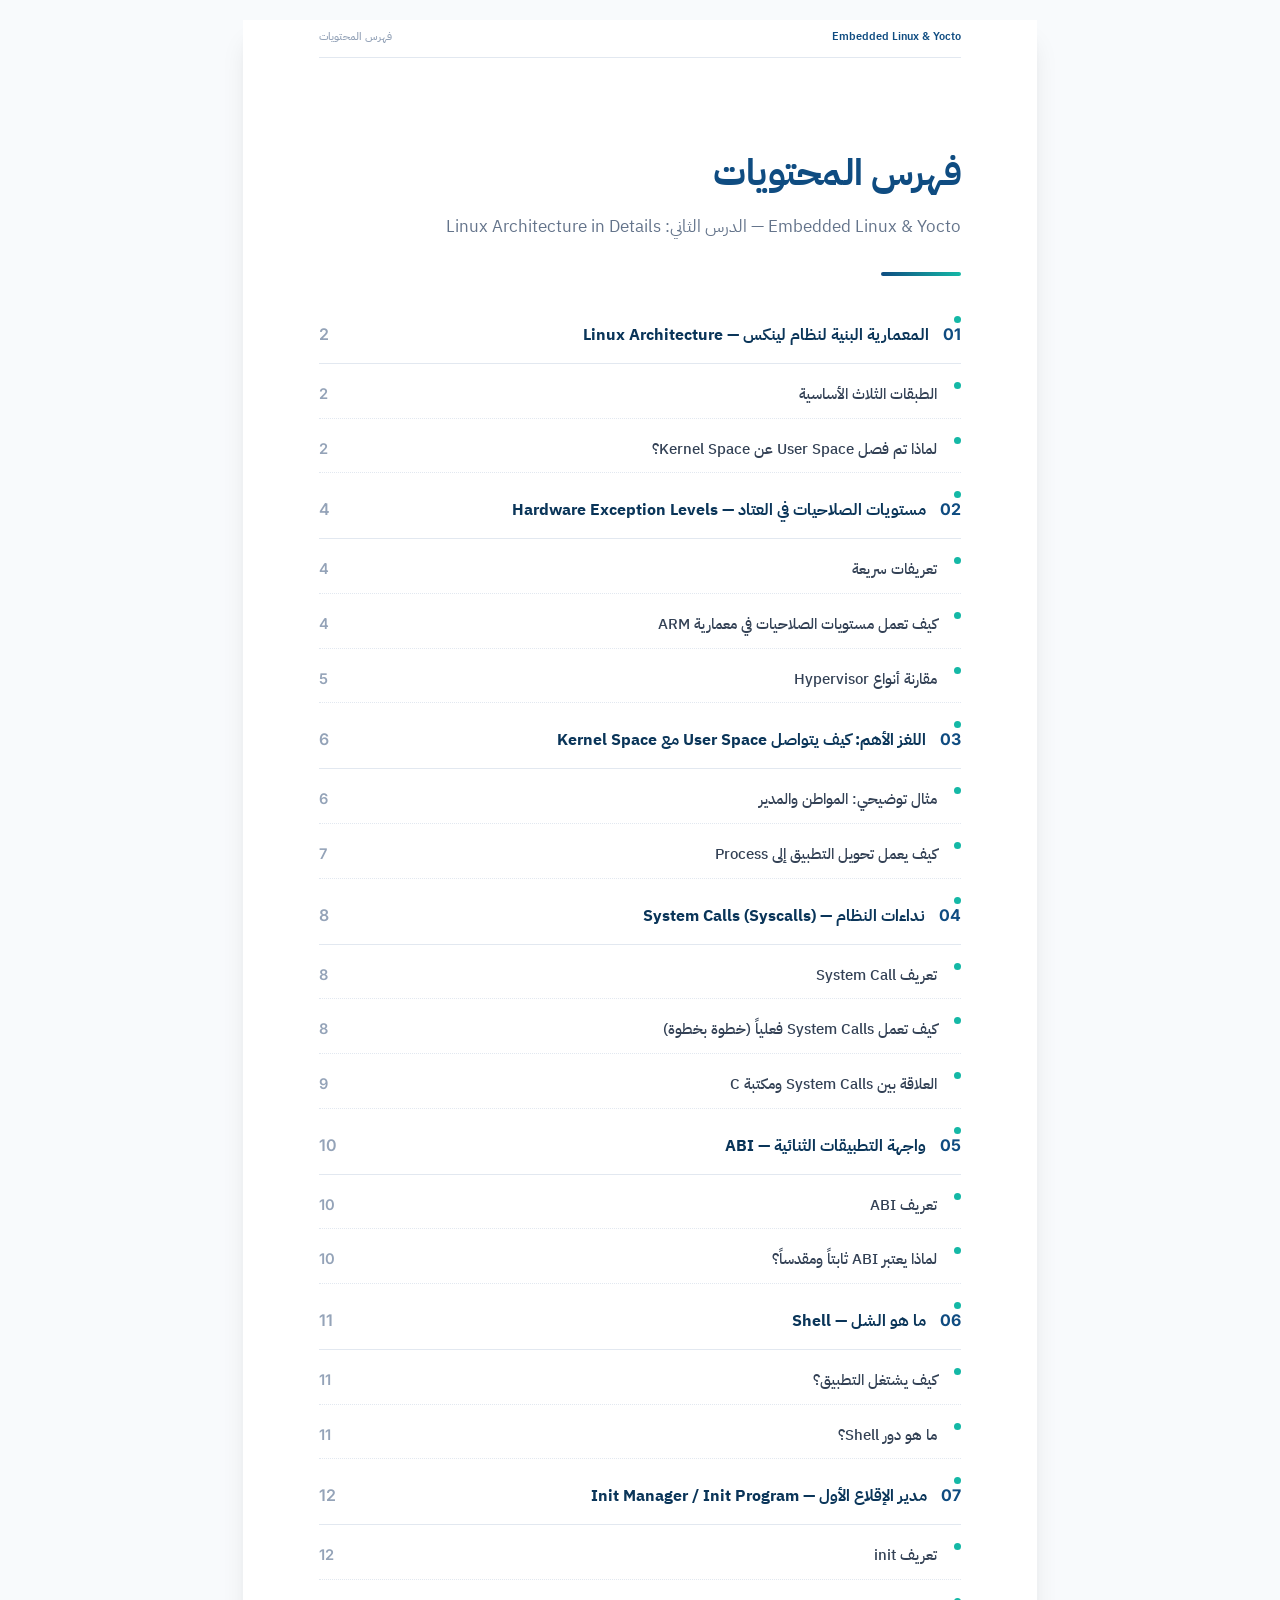
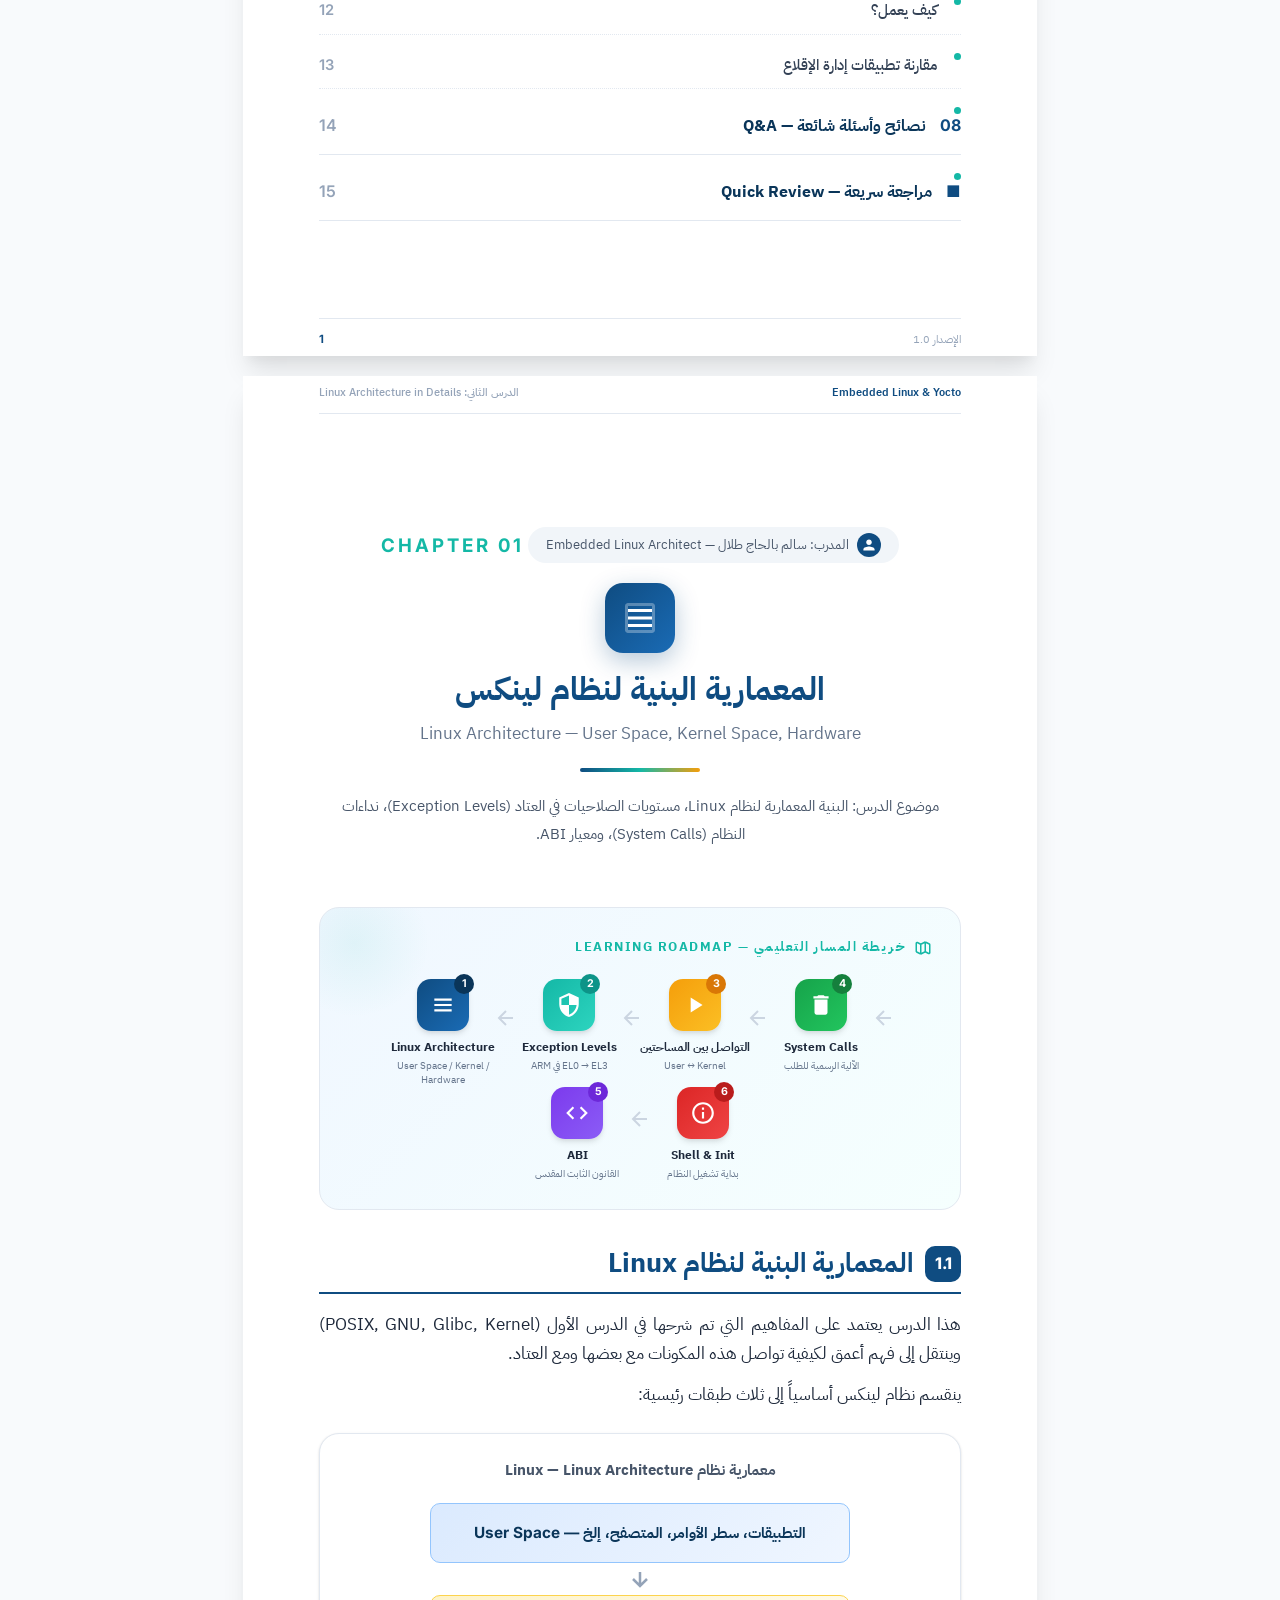
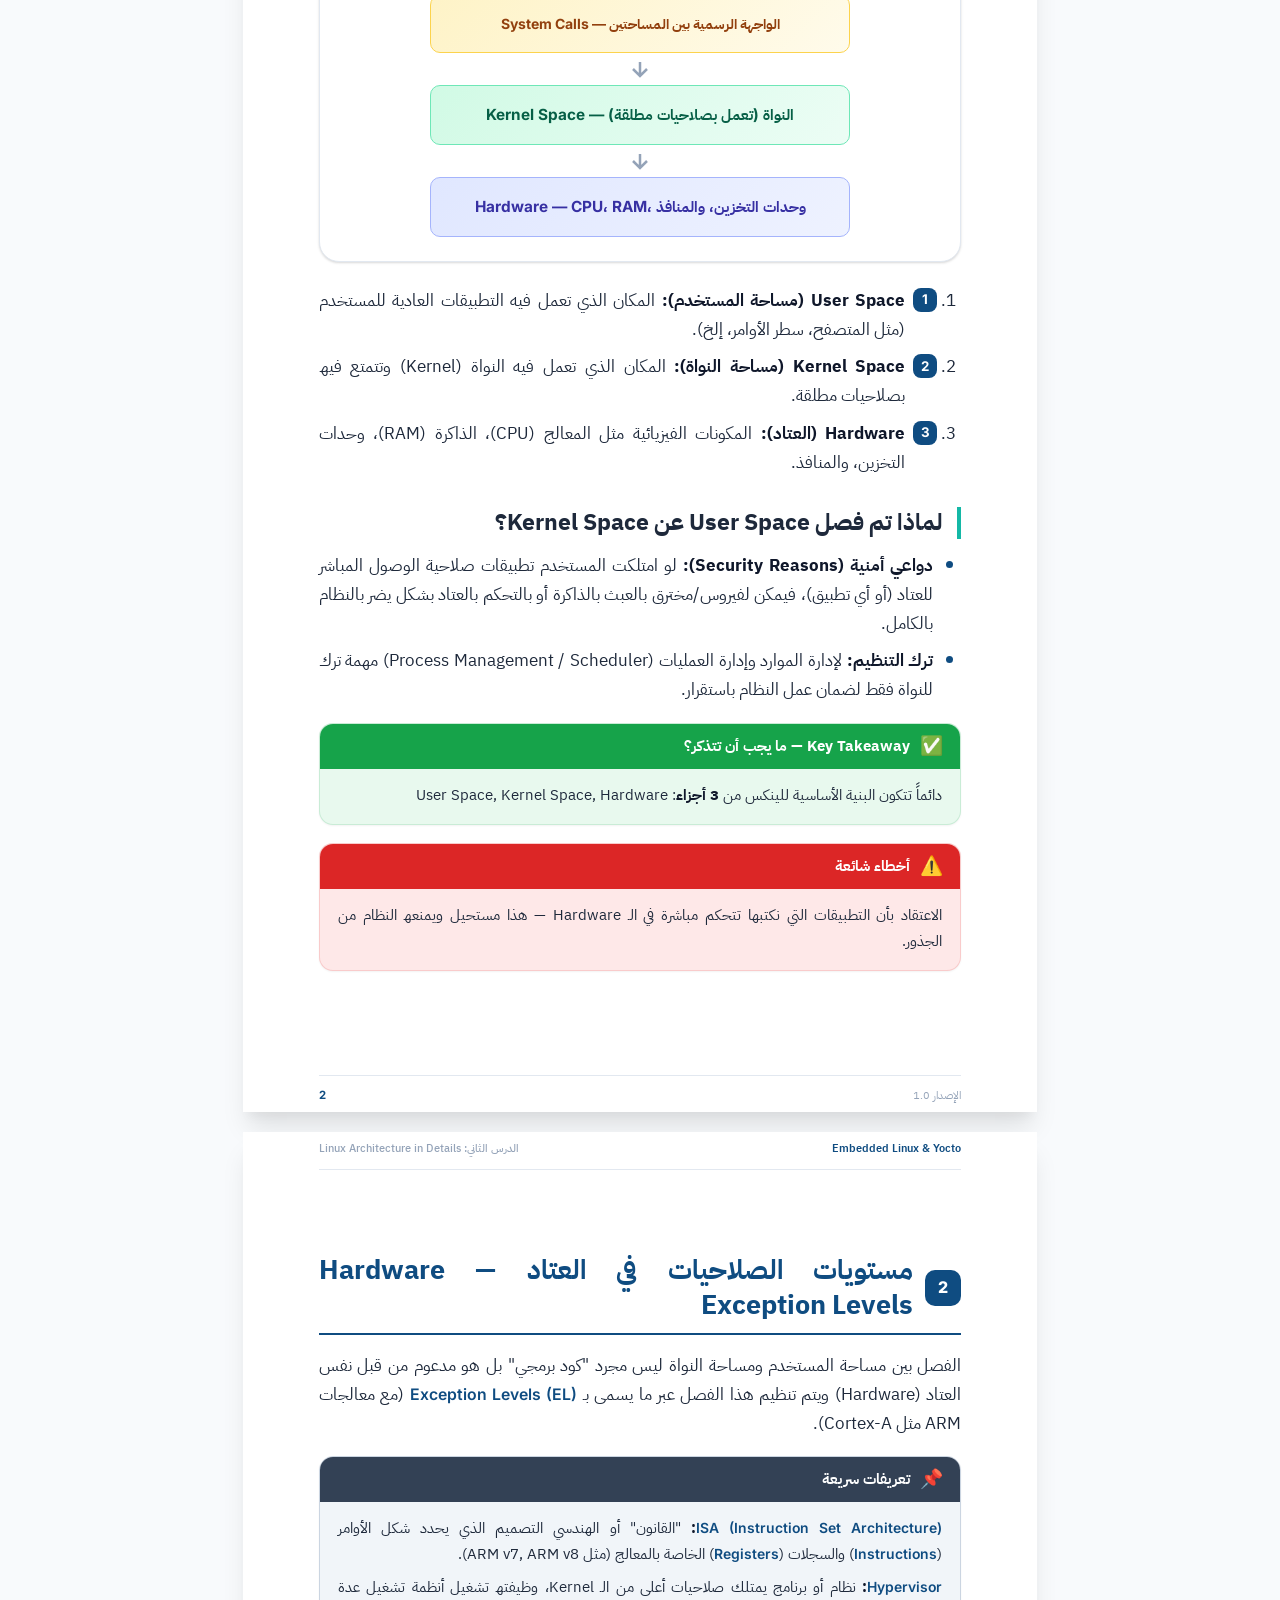
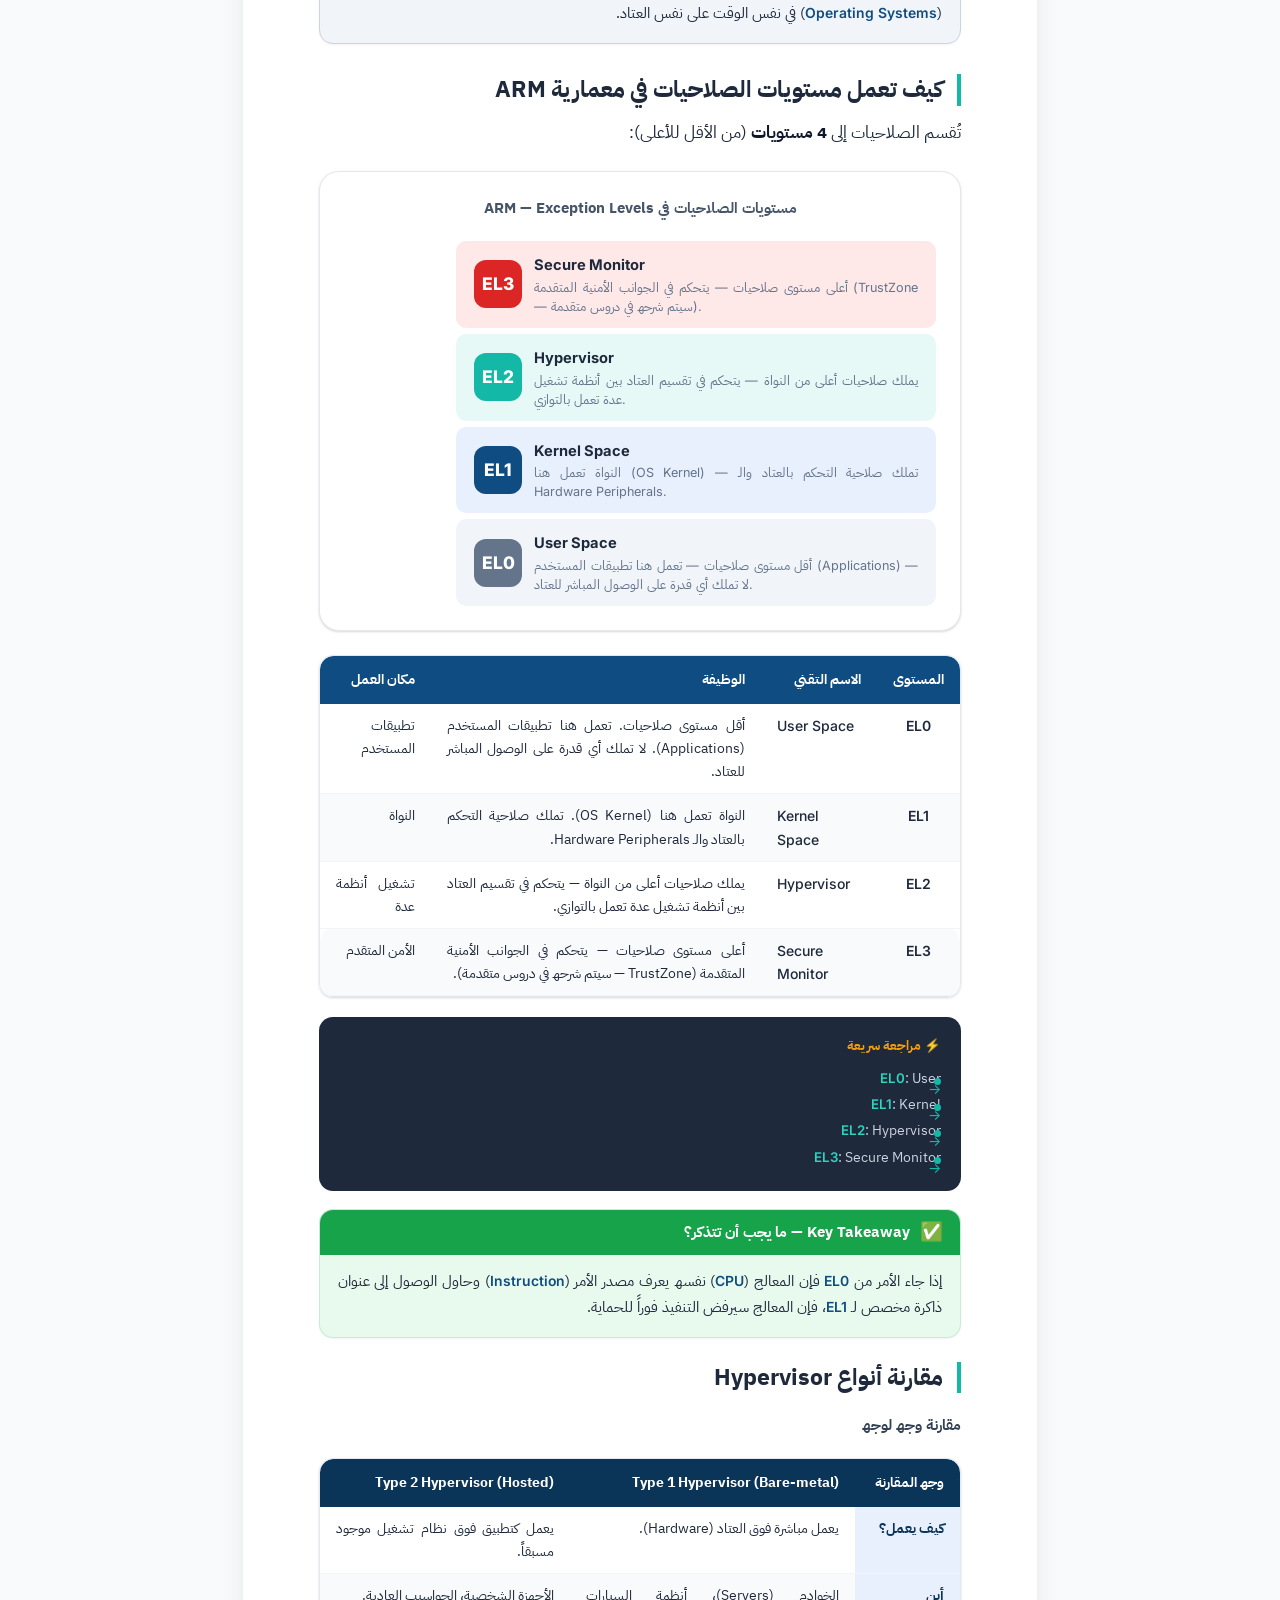
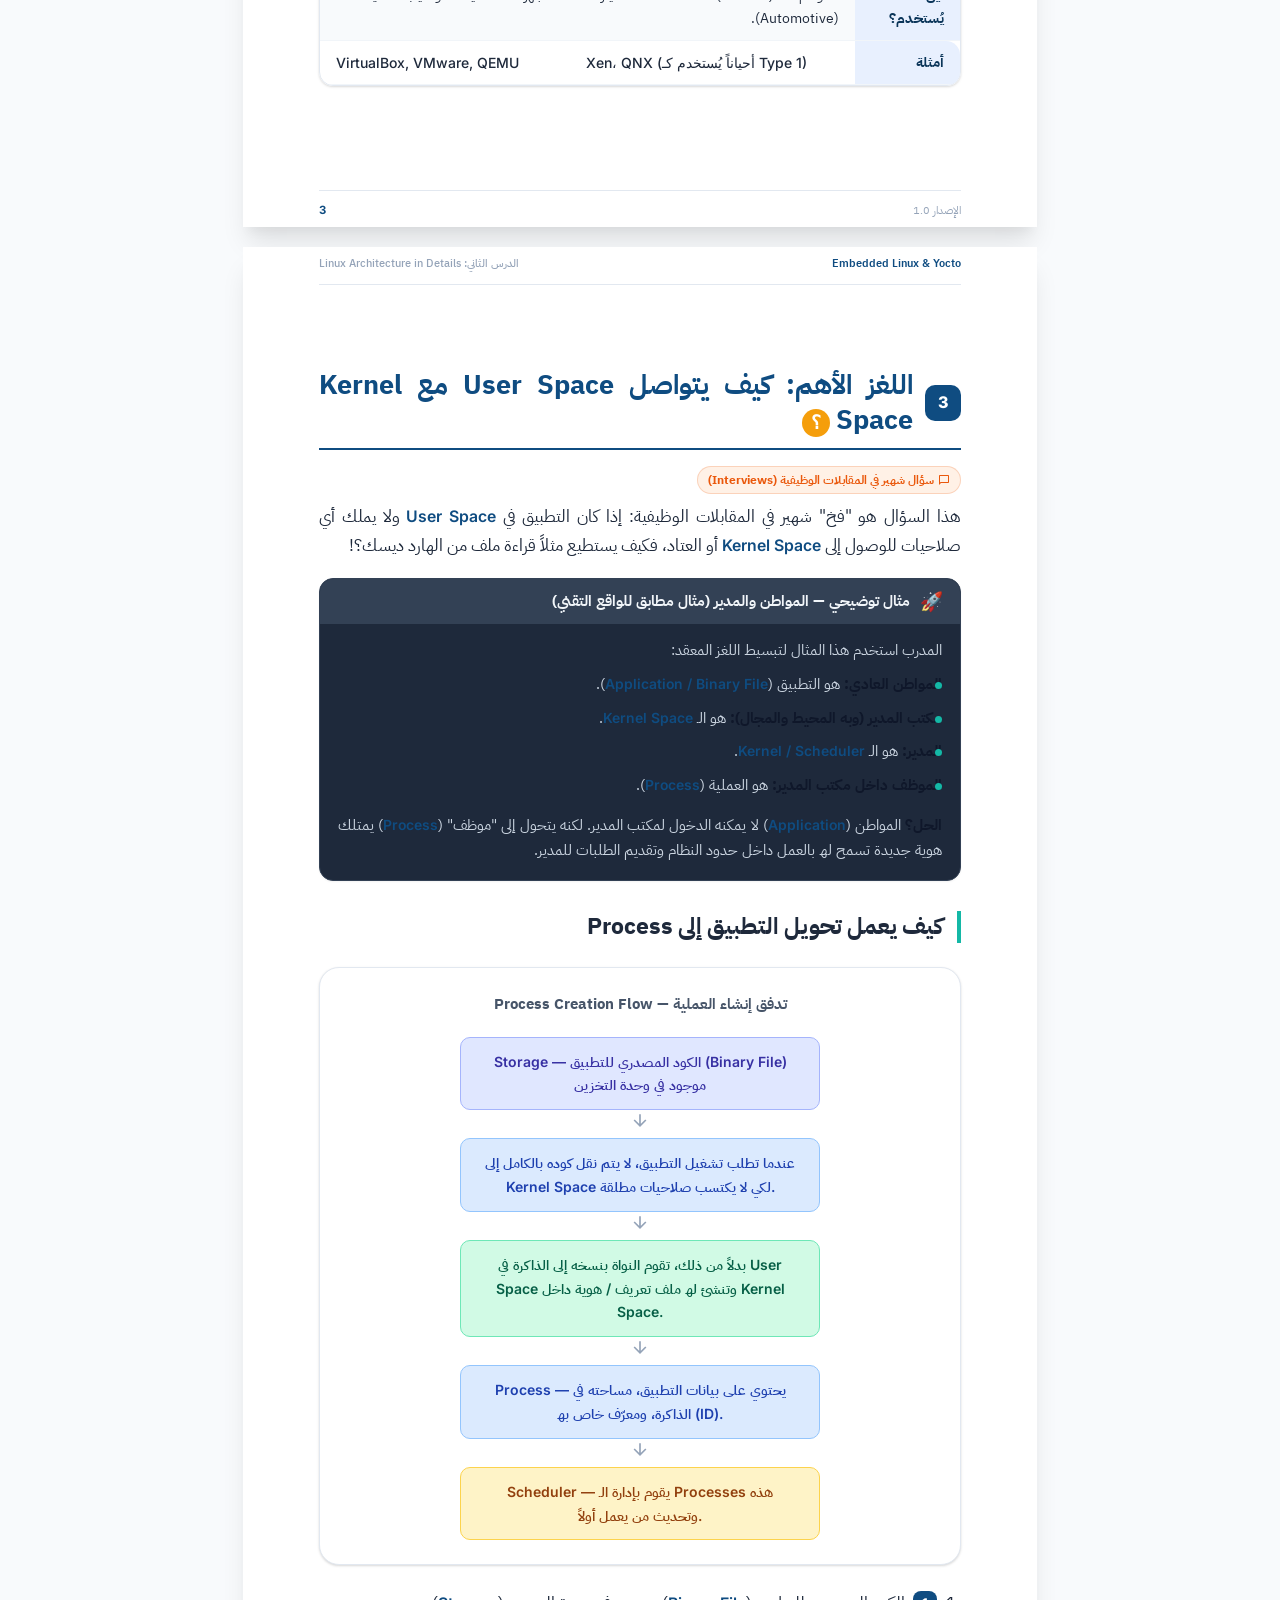
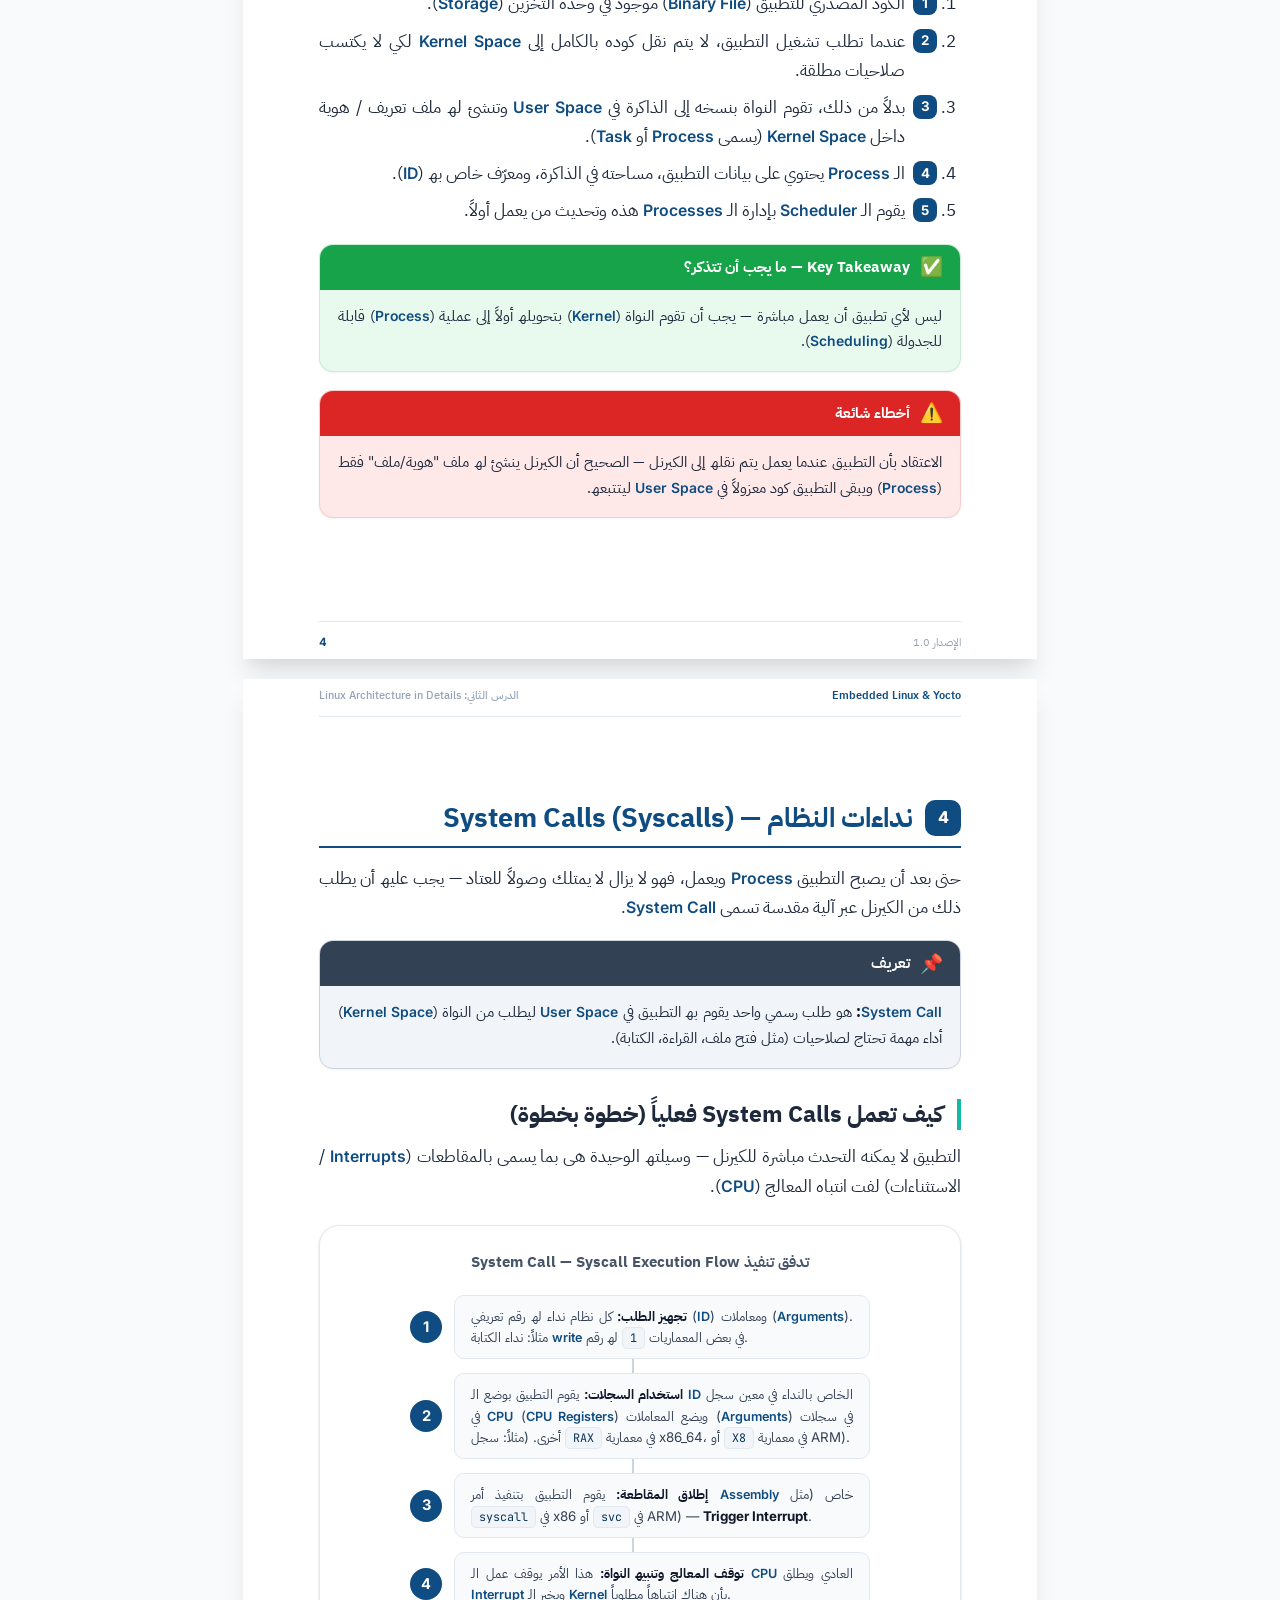
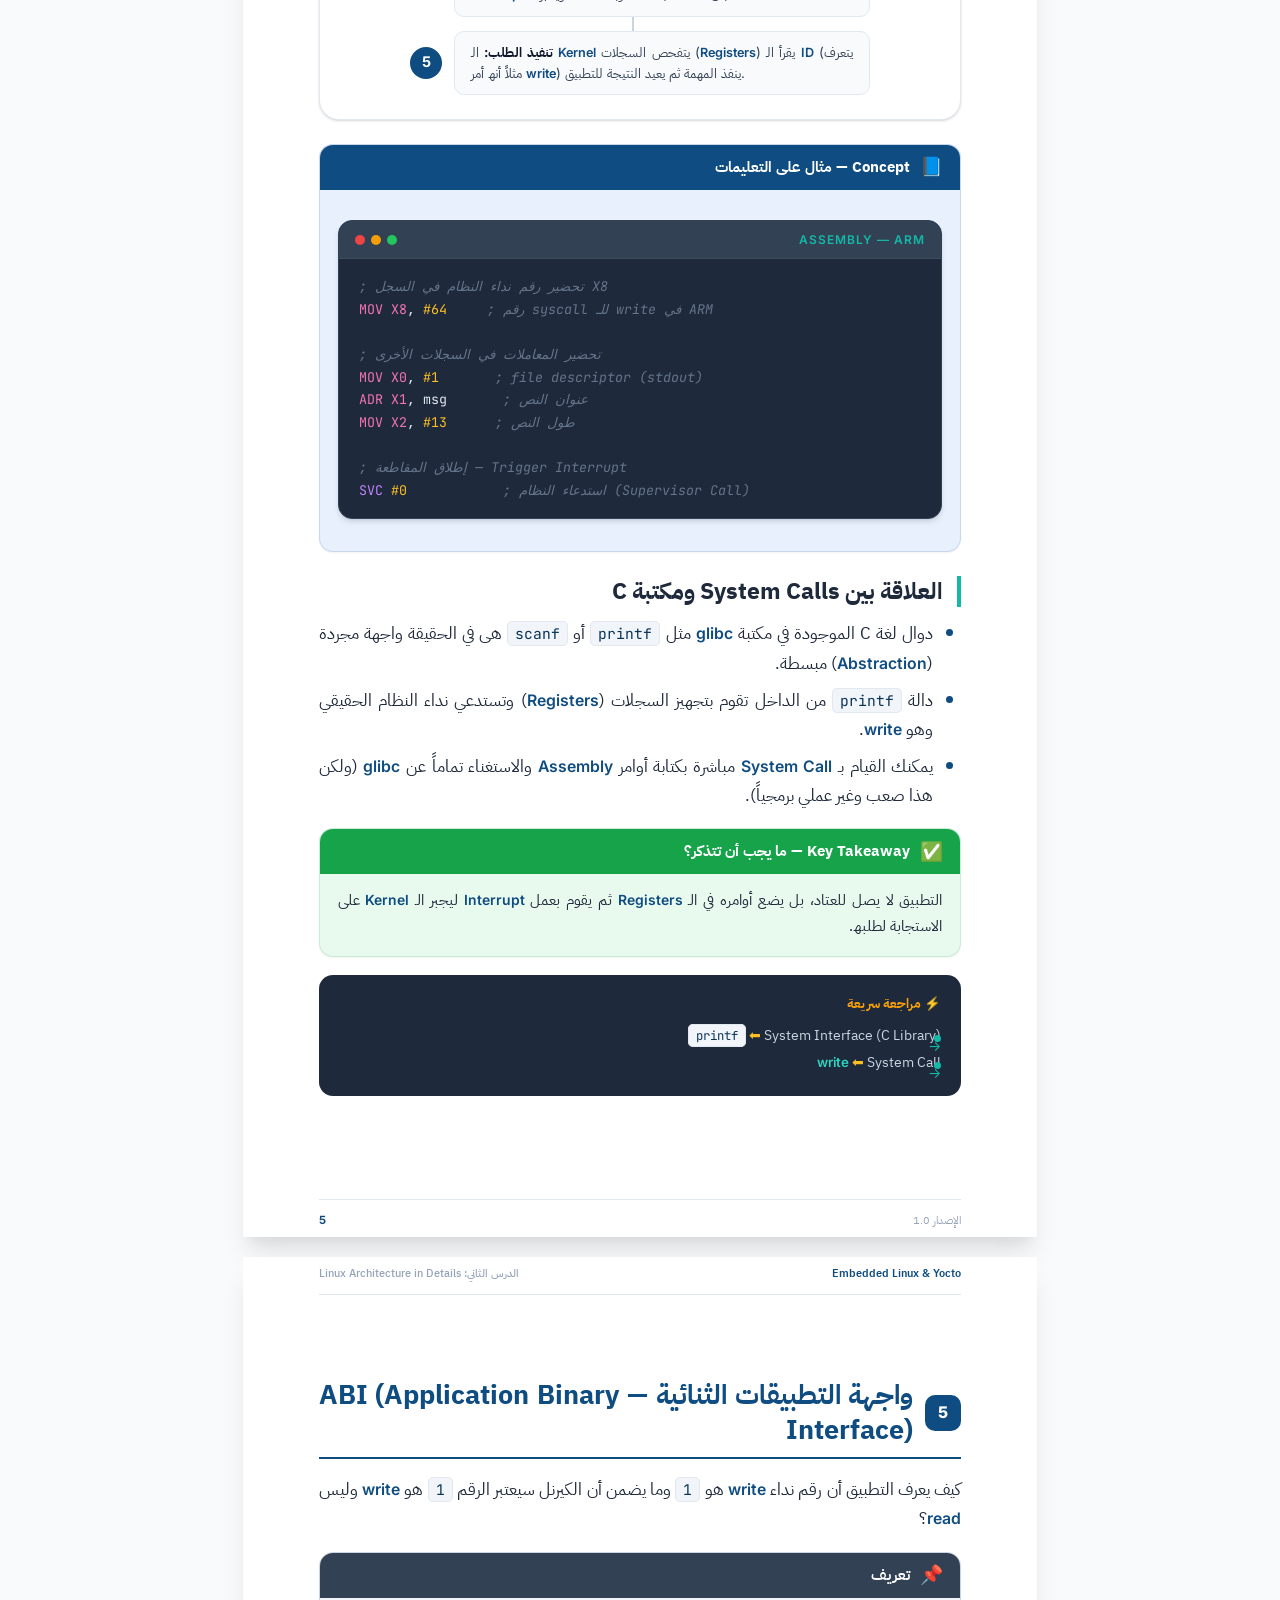
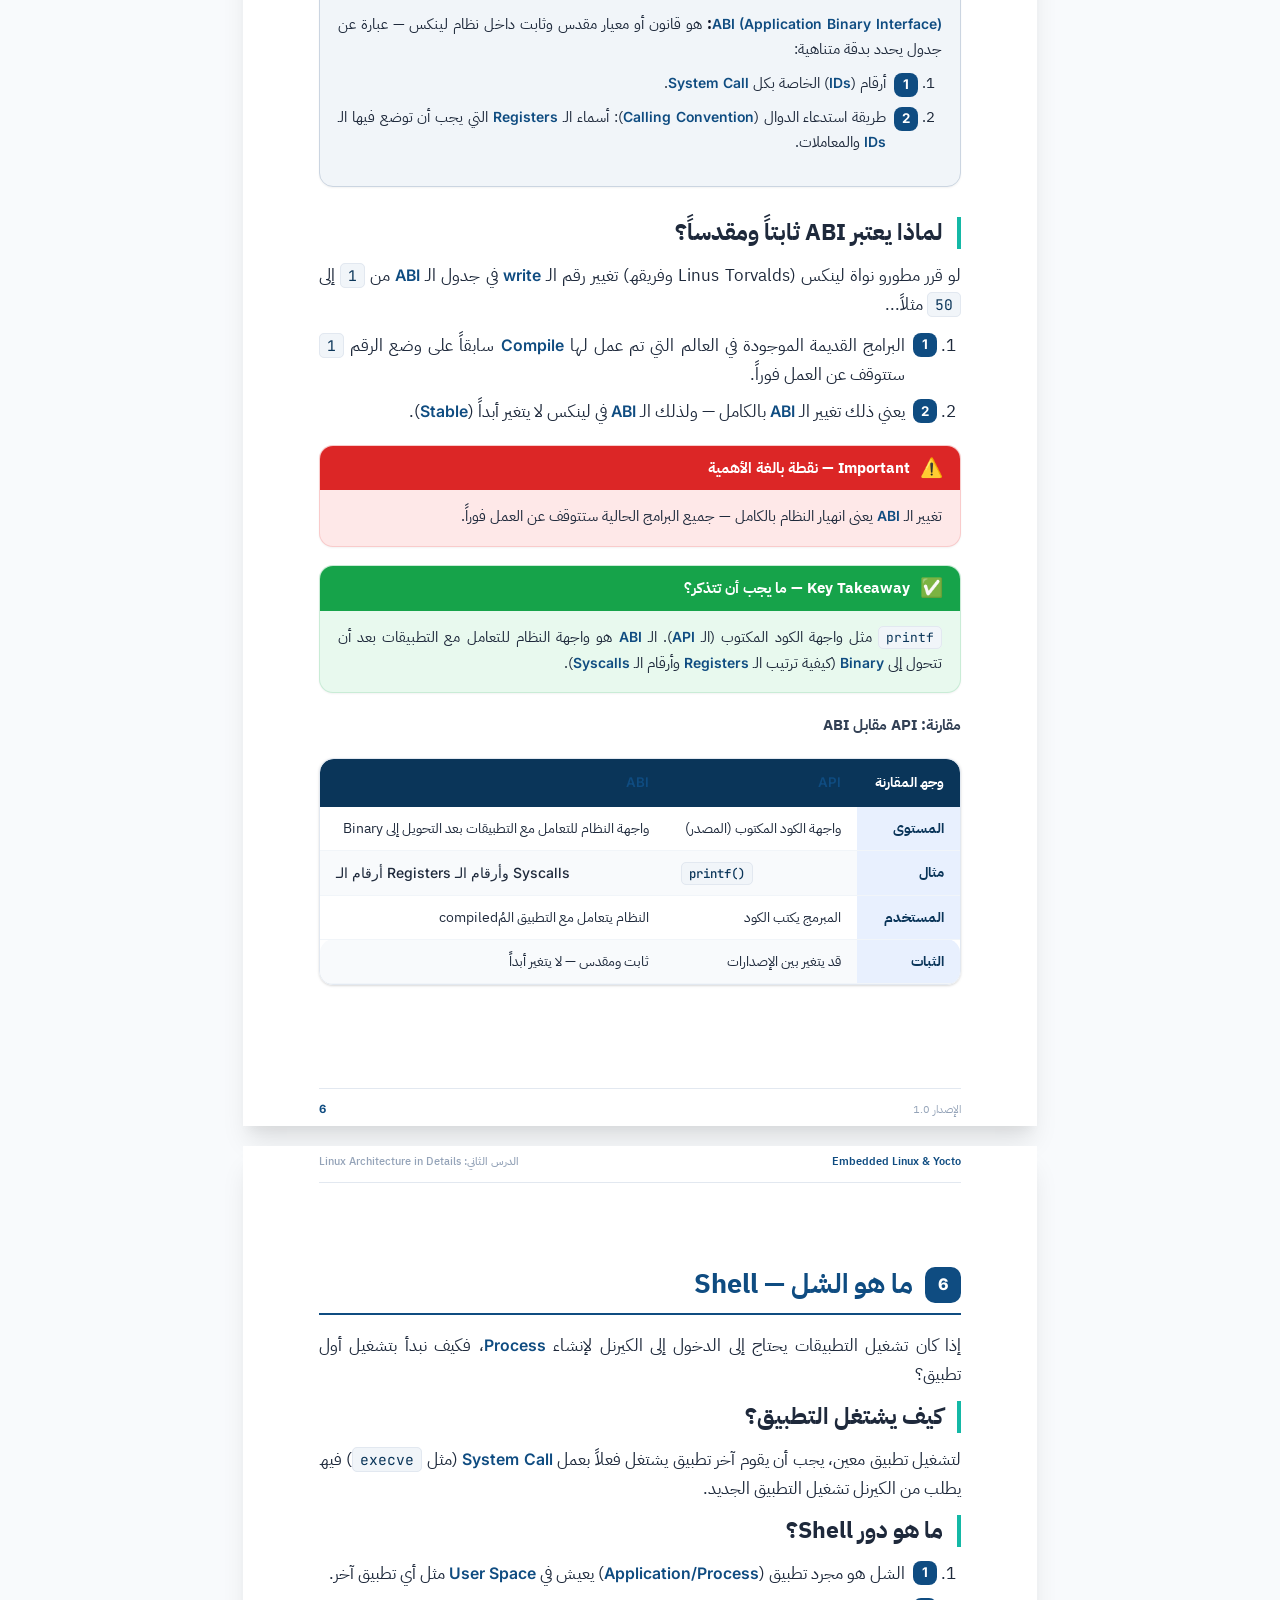
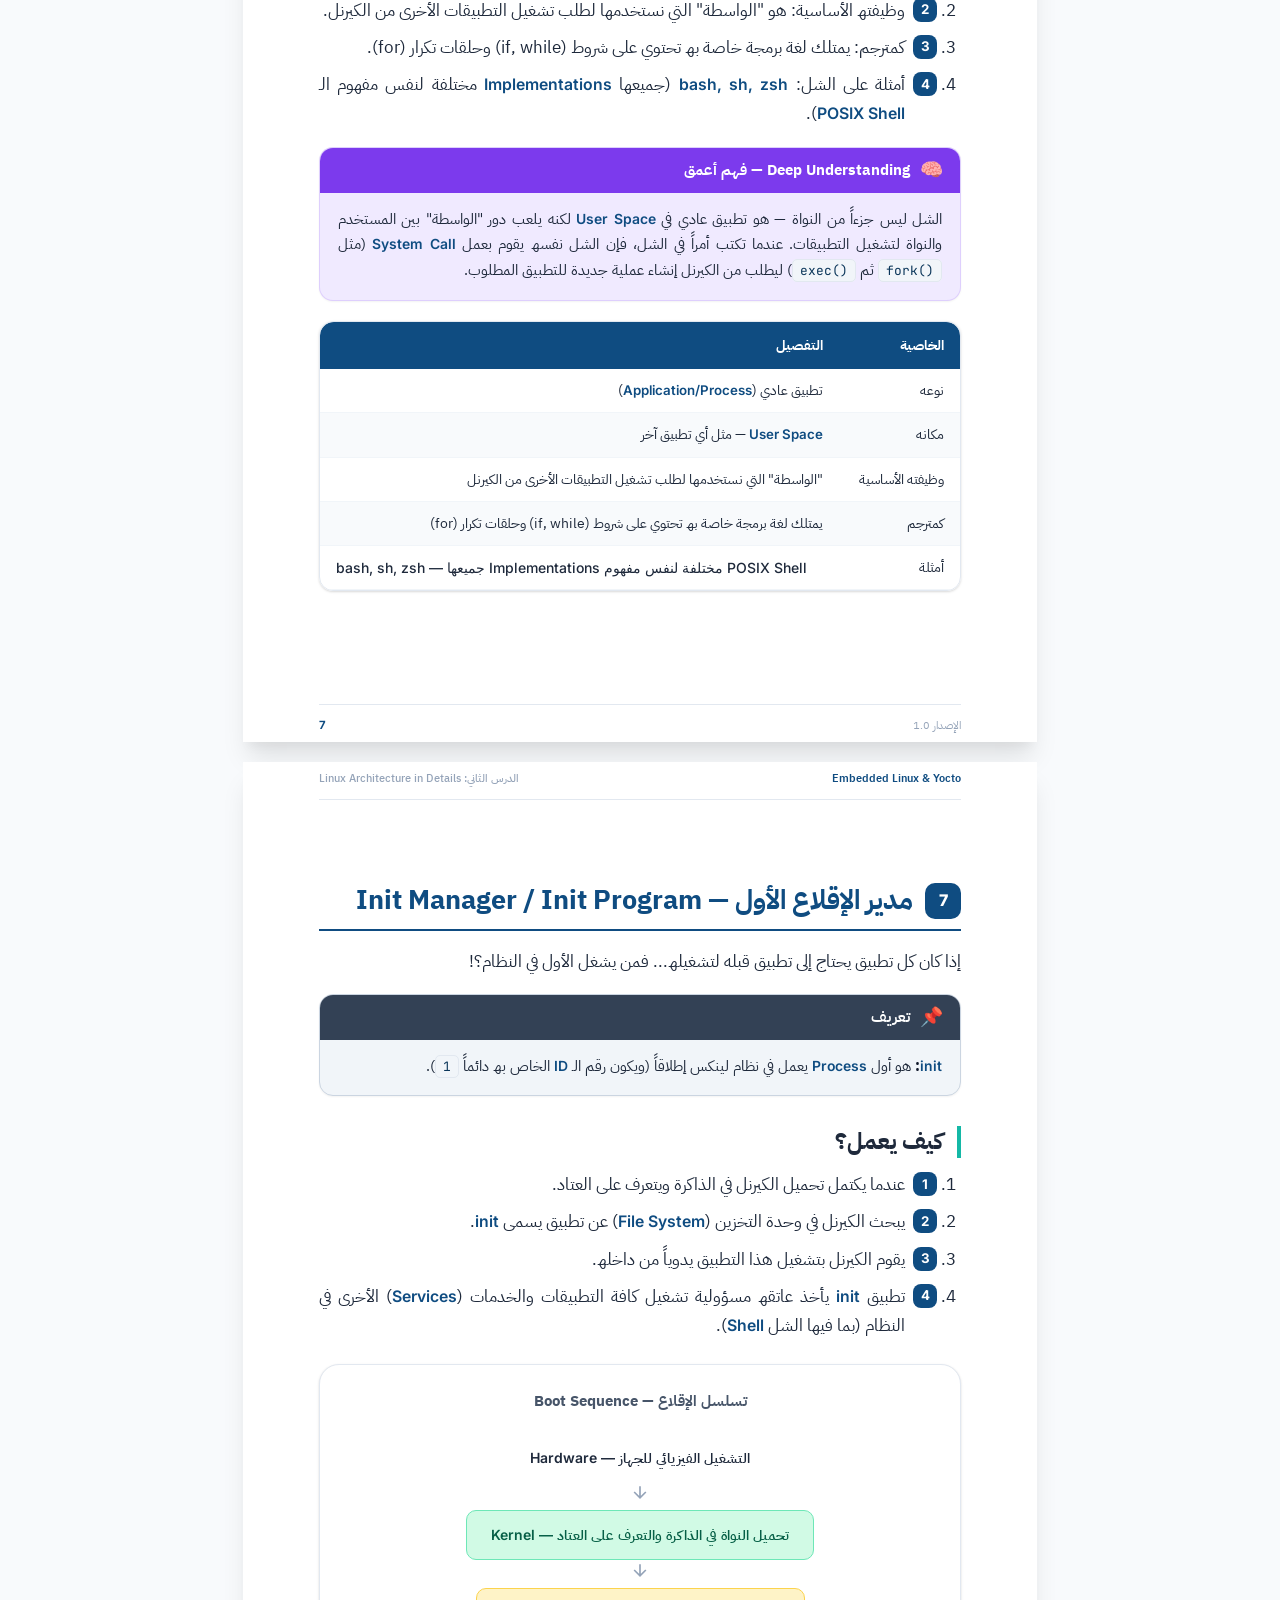
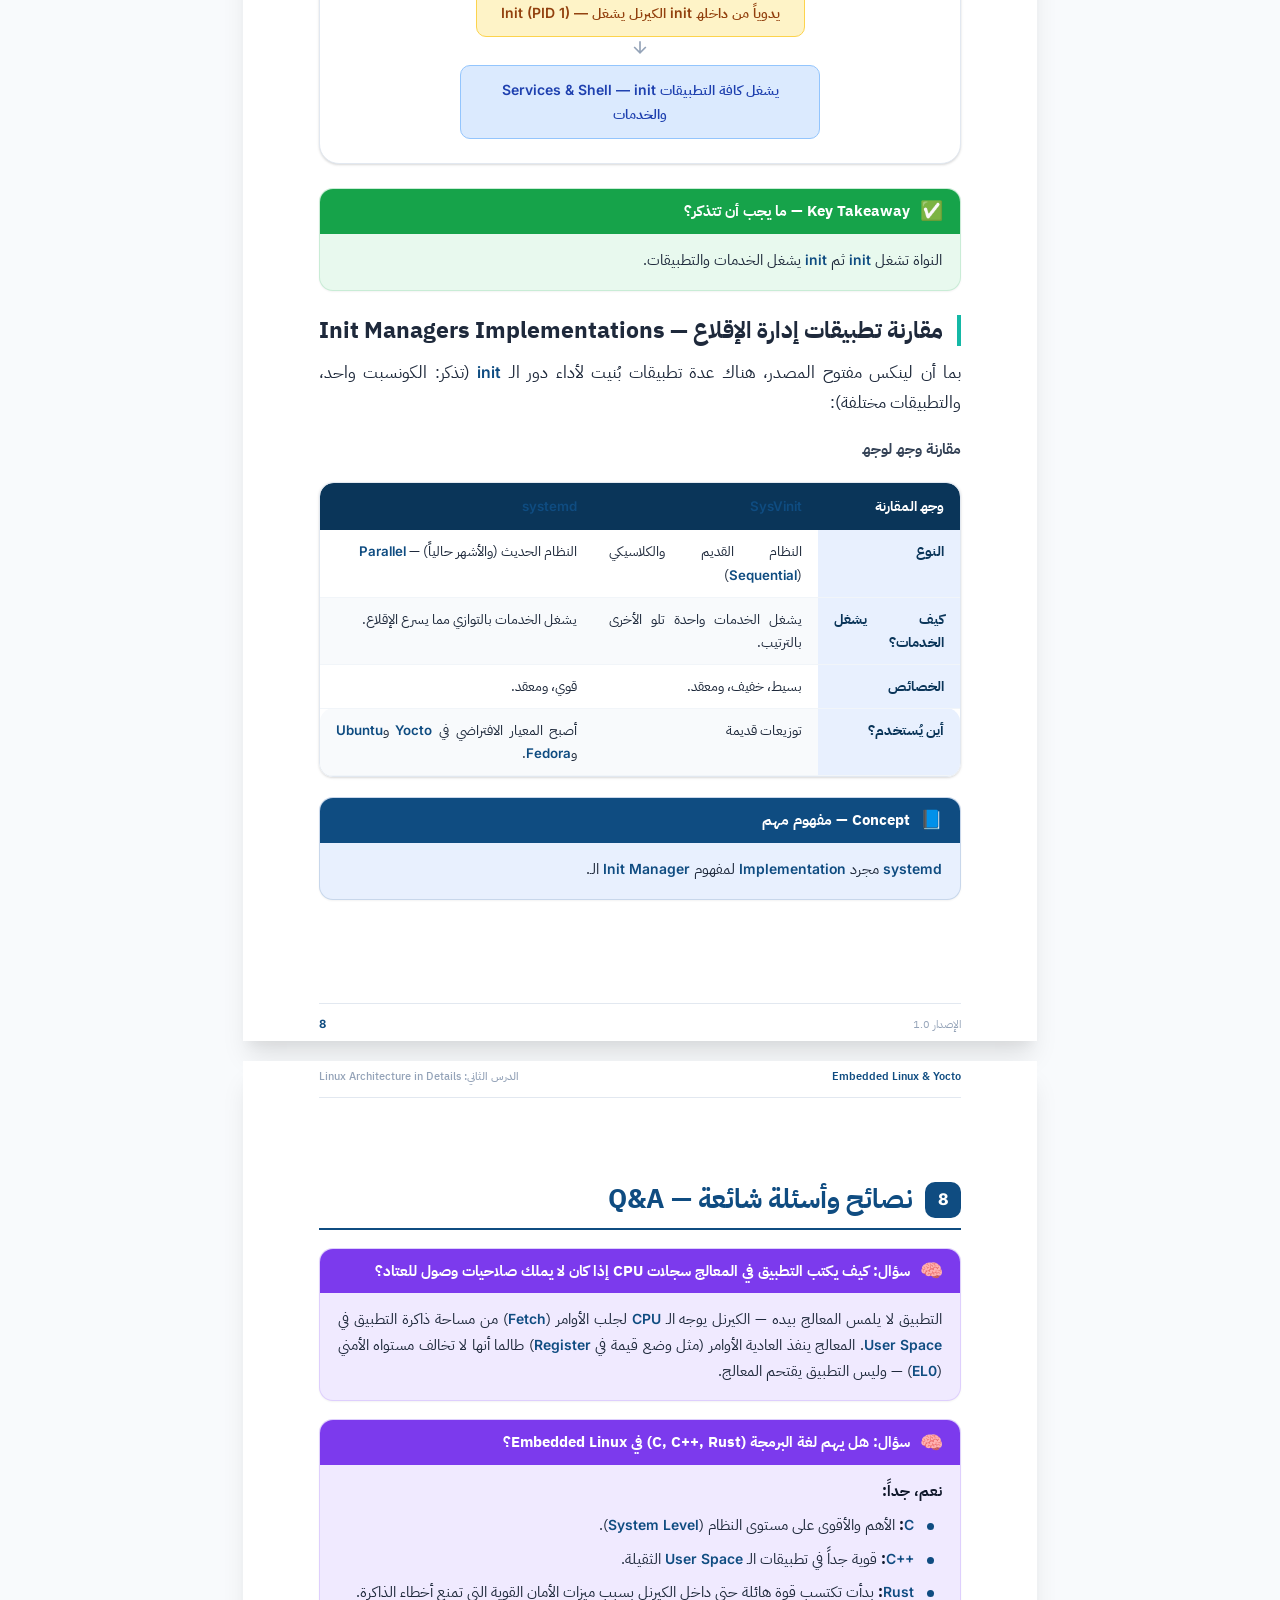
==== commit bf65aacc: "Rename index.md to index.html" ====
--- a/EmbeddeLinuxAndYoctoGoldenCourse/Summaries/lec2/index.html
+++ b/EmbeddeLinuxAndYoctoGoldenCourse/Summaries/lec2/index.html
@@ -4,2579 +4,2787 @@
 <meta charset="UTF-8">
 <meta name="viewport" content="width=device-width, initial-scale=1.0">
 <title>Embedded Linux & Yocto — الدرس الثاني: Linux Architecture in Details</title>
-
-<!-- Google Fonts -->
 <link rel="preconnect" href="https://fonts.googleapis.com">
 <link rel="preconnect" href="https://fonts.gstatic.com" crossorigin>
-<link href="https://fonts.googleapis.com/css2?family=Cairo:wght@300;400;500;600;700;800;900&family=IBM+Plex+Sans+Arabic:wght@300;400;500;600;700&family=Inter:wght@300;400;500;600;700;800&family=JetBrains+Mono:wght@400;500;600;700&display=swap" rel="stylesheet">
-
-<!-- Font Awesome Icons -->
-<link rel="stylesheet" href="https://cdnjs.cloudflare.com/ajax/libs/font-awesome/6.5.1/css/all.min.css">
-
+<link href="https://fonts.googleapis.com/css2?family=IBM+Plex+Sans+Arabic:wght@300;400;500;600;700;800&family=Inter:wght@300;400;500;600;700;800&family=JetBrains+Mono:wght@400;500;600;700&display=swap" rel="stylesheet">
 <style>
-/* ─── CSS Variables ─── */
+/* ═══════════════════════════════════════════════════════
+   CSS CUSTOM PROPERTIES — PROFESSIONAL COLOR SYSTEM
+   ═══════════════════════════════════════════════════════ */
 :root {
   --primary: #0F4C81;
-  --primary-light: #1A6BB5;
-  --primary-dark: #0A3359;
+  --primary-light: #1a6bb5;
+  --primary-dark: #0a3559;
+  --primary-bg: #e8f0fe;
   --secondary: #14B8A6;
-  --secondary-light: #2DD4BF;
+  --secondary-light: #2dd4bf;
+  --secondary-bg: #e6f9f7;
   --accent: #F59E0B;
-  --accent-light: #FBBF24;
+  --accent-light: #fbbf24;
+  --accent-bg: #fff8e1;
   --success: #16A34A;
-  --success-light: #22C55E;
+  --success-light: #22c55e;
+  --success-bg: #e8f9ee;
   --warning: #EA580C;
-  --warning-light: #F97316;
+  --warning-light: #f97316;
+  --warning-bg: #fff1e6;
   --danger: #DC2626;
-  --danger-light: #EF4444;
+  --danger-light: #ef4444;
+  --danger-bg: #fee8e8;
+  --purple: #7C3AED;
+  --purple-light: #8b5cf6;
+  --purple-bg: #f0eaff;
+  --dark-bg: #1e293b;
+  --dark-surface: #334155;
+  --dark-text: #f1f5f9;
   --bg: #F8FAFC;
-  --bg-warm: #FEFDFB;
-  --card: #FFFFFF;
-  --text: #1E293B;
-  --text-secondary: #475569;
-  --text-muted: #94A3B8;
-  --border: #E2E8F0;
-  --border-light: #F1F5F9;
-  --code-bg: #0F172A;
-  --code-text: #E2E8F0;
-  --font-ar: 'Cairo', 'IBM Plex Sans Arabic', 'Noto Sans Arabic', sans-serif;
-  --font-en: 'Inter', sans-serif;
-  --font-code: 'JetBrains Mono', monospace;
-}
-
-/* ─── Reset & Base ─── */
+  --white: #FFFFFF;
+  --gray-50: #f8fafc;
+  --gray-100: #f1f5f9;
+  --gray-200: #e2e8f0;
+  --gray-300: #cbd5e1;
+  --gray-400: #94a3b8;
+  --gray-500: #64748b;
+  --gray-600: #475569;
+  --gray-700: #334155;
+  --gray-800: #1e293b;
+  --gray-900: #0f172a;
+  --shadow-sm: 0 1px 2px rgba(0,0,0,0.05);
+  --shadow: 0 1px 3px rgba(0,0,0,0.1), 0 1px 2px rgba(0,0,0,0.06);
+  --shadow-md: 0 4px 6px -1px rgba(0,0,0,0.1), 0 2px 4px -1px rgba(0,0,0,0.06);
+  --shadow-lg: 0 10px 15px -3px rgba(0,0,0,0.1), 0 4px 6px -2px rgba(0,0,0,0.05);
+  --shadow-xl: 0 20px 25px -5px rgba(0,0,0,0.1), 0 10px 10px -5px rgba(0,0,0,0.04);
+  --radius-sm: 6px;
+  --radius: 10px;
+  --radius-lg: 14px;
+  --radius-xl: 20px;
+}
+
+/* ═══════════════════════════════════════════════════════
+   RESET & BASE
+   ═══════════════════════════════════════════════════════ */
 *, *::before, *::after { box-sizing: border-box; margin: 0; padding: 0; }
 
 html {
   font-size: 12.5pt;
   scroll-behavior: smooth;
-}
-
-body {
-  font-family: var(--font-ar);
-  background: var(--bg);
-  color: var(--text);
-  line-height: 1.7;
   -webkit-font-smoothing: antialiased;
   -moz-osx-font-smoothing: grayscale;
 }
 
-/* ─── Print Setup ─── */
-@page {
-  size: A4;
-  margin: 2cm;
-}
-
-@media print {
-  body { background: white; }
-  .page-break { page-break-before: always; }
-  .no-print { display: none !important; }
-  .content-wrapper { max-width: 100%; padding: 0; }
-  .chapter-intro-box, .callout-box, .diagram-container, .comparison-table, .timeline-container, .quick-review { break-inside: avoid; }
-}
-
-/* ─── Content Wrapper ─── */
-.content-wrapper {
-  max-width: 210mm;
-  margin: 0 auto;
-  background: var(--bg-warm);
-  min-height: 100vh;
-}
-
-
-/* ─── Table of Contents ─── */
-.toc-page {
-  padding: 2.5cm 2cm;
-  background: var(--bg-warm);
-  min-height: 100vh;
-}
-
-.toc-header {
-  text-align: center;
-  margin-bottom: 3rem;
-}
-
-.toc-header-label {
-  display: inline-flex;
-  align-items: center;
-  gap: 0.5rem;
-  font-family: var(--font-en);
-  font-size: 0.8rem;
+body {
+  font-family: 'IBM Plex Sans Arabic', 'Cairo', 'Noto Sans Arabic', sans-serif;
+  background: var(--bg);
+  color: var(--gray-800);
+  line-height: 1.7;
+  direction: rtl;
+  text-align: justify;
+}
+
+/* ═══════════════════════════════════════════════════════
+   PAGE CONTAINER — A4 SIMULATION
+   ═══════════════════════════════════════════════════════ */
+.page {
+  width: 210mm;
+  min-height: 297mm;
+  margin: 20px auto;
+  background: var(--white);
+  box-shadow: var(--shadow-xl);
+  padding: 2cm;
+  position: relative;
+  overflow: hidden;
+}
+
+/* ═══════════════════════════════════════════════════════
+   HEADER & FOOTER
+   ═══════════════════════════════════════════════════════ */
+.page-header {
+  position: absolute;
+  top: 0;
+  right: 2cm;
+  left: 2cm;
+  height: 1cm;
+  display: flex;
+  justify-content: space-between;
+  align-items: center;
+  border-bottom: 1.5px solid var(--gray-200);
+  padding-bottom: 4px;
+  font-size: 8.5pt;
+  color: var(--gray-400);
+  font-family: 'IBM Plex Sans Arabic', sans-serif;
+  direction: rtl;
+}
+
+.page-header .course-name {
   font-weight: 600;
-  color: var(--secondary);
-  text-transform: uppercase;
-  letter-spacing: 3px;
-  margin-bottom: 0.8rem;
+  color: var(--primary);
+}
+
+.page-header .chapter-name {
+  font-weight: 500;
+}
+
+.page-footer {
+  position: absolute;
+  bottom: 0;
+  right: 2cm;
+  left: 2cm;
+  height: 1cm;
+  display: flex;
+  justify-content: space-between;
+  align-items: center;
+  border-top: 1.5px solid var(--gray-200);
+  padding-top: 4px;
+  font-size: 8.5pt;
+  color: var(--gray-400);
+  font-family: 'IBM Plex Sans Arabic', sans-serif;
+  direction: rtl;
+}
+
+.page-footer .page-num {
+  font-weight: 700;
+  color: var(--primary);
+  font-family: 'Inter', sans-serif;
+  direction: ltr;
+}
+
+.page-content {
+  padding-top: 1.2cm;
+  padding-bottom: 1.2cm;
+}
+
+/* ═══════════════════════════════════════════════════════
+   TABLE OF CONTENTS
+   ═══════════════════════════════════════════════════════ */
+.toc-container {
+  padding: 0;
 }
 
 .toc-title {
-  font-size: 2rem;
+  font-size: 28pt;
   font-weight: 800;
   color: var(--primary);
-  margin-bottom: 0.5rem;
+  margin-bottom: 8px;
+  letter-spacing: -0.5px;
+}
+
+.toc-subtitle {
+  font-size: 13pt;
+  color: var(--gray-500);
+  margin-bottom: 30px;
+  font-weight: 400;
 }
 
 .toc-divider {
-  width: 60px;
-  height: 3px;
+  width: 80px;
+  height: 4px;
   background: linear-gradient(90deg, var(--primary), var(--secondary));
-  border-radius: 2px;
-  margin: 0 auto;
+  border-radius: 4px;
+  margin-bottom: 30px;
 }
 
 .toc-list {
   list-style: none;
+  padding: 0;
+}
+
+.toc-item {
+  display: flex;
+  align-items: baseline;
+  justify-content: space-between;
+  padding: 10px 0;
+  border-bottom: 1px dotted var(--gray-200);
+  text-decoration: none;
+  color: var(--gray-700);
+  transition: all 0.2s ease;
+  cursor: pointer;
+}
+
+.toc-item:hover {
+  color: var(--primary);
+  background: var(--primary-bg);
+  padding-right: 12px;
+  padding-left: 12px;
+  border-radius: var(--radius-sm);
+}
+
+.toc-item.main {
+  font-weight: 700;
+  font-size: 12pt;
+  color: var(--primary-dark);
+  border-bottom: 1px solid var(--gray-200);
+  padding-top: 14px;
+  padding-bottom: 14px;
+}
+
+.toc-item.main:hover {
+  background: var(--primary-bg);
+}
+
+.toc-item.sub {
+  padding-right: 24px;
+  font-size: 11pt;
+  font-weight: 500;
+}
+
+.toc-item.subsub {
+  padding-right: 48px;
+  font-size: 10.5pt;
+  font-weight: 400;
+  color: var(--gray-600);
+}
+
+.toc-number {
+  font-family: 'Inter', sans-serif;
+  font-weight: 700;
+  color: var(--primary);
+  margin-left: 10px;
+  direction: ltr;
+  white-space: nowrap;
+}
+
+.toc-page {
+  font-family: 'Inter', sans-serif;
+  font-weight: 600;
+  color: var(--gray-400);
+  direction: ltr;
+  white-space: nowrap;
+  min-width: 30px;
+  text-align: left;
+}
+
+/* ═══════════════════════════════════════════════════════
+   CHAPTER OPENING
+   ═══════════════════════════════════════════════════════ */
+.chapter-opening {
+  text-align: center;
+  margin-bottom: 40px;
+  padding: 30px 0 20px;
+}
+
+.chapter-number {
+  display: inline-block;
+  font-family: 'Inter', sans-serif;
+  font-size: 14pt;
+  font-weight: 700;
+  color: var(--secondary);
+  letter-spacing: 3px;
+  text-transform: uppercase;
+  direction: ltr;
+  margin-bottom: 10px;
+}
+
+.chapter-icon {
+  width: 70px;
+  height: 70px;
+  margin: 0 auto 16px;
+  background: linear-gradient(135deg, var(--primary), var(--primary-light));
+  border-radius: 18px;
+  display: flex;
+  align-items: center;
+  justify-content: center;
+  box-shadow: 0 8px 25px rgba(15,76,129,0.3);
+}
+
+.chapter-icon svg {
+  width: 36px;
+  height: 36px;
+  fill: white;
+}
+
+.chapter-title {
+  font-size: 24pt;
+  font-weight: 800;
+  color: var(--primary);
+  margin-bottom: 8px;
+  line-height: 1.3;
+}
+
+.chapter-subtitle {
+  font-size: 13pt;
+  color: var(--gray-500);
+  font-weight: 400;
+  margin-bottom: 20px;
+}
+
+.chapter-divider {
+  width: 120px;
+  height: 4px;
+  background: linear-gradient(90deg, var(--primary), var(--secondary), var(--accent));
+  border-radius: 4px;
+  margin: 0 auto 20px;
+}
+
+.chapter-intro {
+  font-size: 11.5pt;
+  color: var(--gray-600);
   max-width: 600px;
   margin: 0 auto;
-}
-
-.toc-item {
-  display: flex;
-  align-items: baseline;
-  justify-content: space-between;
-  padding: 0.9rem 0;
-  border-bottom: 1px dashed var(--border);
-  cursor: pointer;
-  transition: all 0.2s;
-}
-
-.toc-item:hover {
-  padding-right: 0.5rem;
-}
-
-.toc-item:hover .toc-item-title {
-  color: var(--primary);
-}
-
-.toc-item-number {
-  font-family: var(--font-en);
-  font-size: 0.85rem;
-  font-weight: 700;
-  color: var(--primary);
-  margin-left: 1rem;
-  min-width: 30px;
-}
-
-.toc-item-title {
-  font-size: 1.05rem;
-  font-weight: 600;
-  color: var(--text);
-  flex: 1;
-  transition: color 0.2s;
-}
-
-.toc-item-title .en-term {
-  font-family: var(--font-en);
-  direction: ltr;
-  unicode-bidi: embed;
-}
-
-.toc-item-page {
-  font-family: var(--font-en);
-  font-size: 0.85rem;
-  font-weight: 600;
-  color: var(--text-muted);
-  min-width: 30px;
-  text-align: left;
-}
-
-.toc-sub-item {
-  display: flex;
-  align-items: baseline;
-  justify-content: space-between;
-  padding: 0.5rem 0 0.5rem 2rem;
-  border-bottom: 1px dotted var(--border-light);
-  cursor: pointer;
-  transition: all 0.2s;
-}
-
-.toc-sub-item:hover { padding-right: 0.5rem; }
-.toc-sub-item:hover .toc-item-title { color: var(--primary); }
-
-.toc-sub-item .toc-item-title {
-  font-size: 0.95rem;
-  font-weight: 500;
-  color: var(--text-secondary);
-}
-
-/* ─── Page Content Area ─── */
-.page-content {
-  padding: 0 2cm 2cm 2cm;
-}
-
-/* ─── Headers & Footers ─── */
-.running-header {
-  position: sticky;
-  top: 0;
-  z-index: 100;
-  background: rgba(248,250,252,0.92);
-  backdrop-filter: blur(12px);
-  border-bottom: 1px solid var(--border);
-  padding: 0.6rem 2cm;
-  display: flex;
-  justify-content: space-between;
-  align-items: center;
-}
-
-.running-header-right {
-  display: flex;
-  align-items: center;
-  gap: 0.8rem;
-}
-
-.running-header-course {
-  font-size: 0.78rem;
-  font-weight: 700;
-  color: var(--primary);
-}
-
-.running-header-sep {
-  width: 4px;
-  height: 4px;
+  line-height: 1.8;
+}
+
+.trainer-badge {
+  display: inline-flex;
+  align-items: center;
+  gap: 8px;
+  background: var(--gray-100);
+  padding: 6px 18px;
+  border-radius: 30px;
+  font-size: 10pt;
+  color: var(--gray-600);
+  margin-bottom: 20px;
+  direction: rtl;
+}
+
+.trainer-badge .trainer-icon {
+  width: 24px;
+  height: 24px;
+  background: var(--primary);
   border-radius: 50%;
-  background: var(--secondary);
-}
-
-.running-header-chapter {
-  font-size: 0.78rem;
-  color: var(--text-muted);
-  font-weight: 500;
-}
-
-.running-header-logo {
-  font-family: var(--font-en);
-  font-size: 0.75rem;
-  font-weight: 700;
-  color: var(--text-muted);
-  letter-spacing: 1px;
-}
-
-.running-footer {
-  padding: 1rem 2cm;
-  display: flex;
-  justify-content: space-between;
-  align-items: center;
-  border-top: 1px solid var(--border);
-  margin-top: 3rem;
-}
-
-.running-footer-page {
-  font-family: var(--font-en);
-  font-size: 0.8rem;
-  font-weight: 700;
-  color: var(--primary);
-  background: var(--primary);
-  color: white;
-  width: 32px;
-  height: 32px;
-  border-radius: 50%;
   display: flex;
   align-items: center;
   justify-content: center;
 }
 
-.running-footer-version {
-  font-family: var(--font-en);
-  font-size: 0.72rem;
-  color: var(--text-muted);
-}
-
-/* ─── Chapter Opener ─── */
-.chapter-opener {
-  text-align: center;
-  padding: 3rem 0 2rem;
-  margin-bottom: 2.5rem;
+.trainer-badge .trainer-icon svg {
+  width: 14px;
+  height: 14px;
+  fill: white;
+}
+
+/* ═══════════════════════════════════════════════════════
+   ANIMATED CHAPTER OVERVIEW — ROADMAP
+   ═══════════════════════════════════════════════════════ */
+.overview-container {
+  background: linear-gradient(135deg, #f0f7ff 0%, #f5fffe 100%);
+  border: 1.5px solid var(--gray-200);
+  border-radius: var(--radius-xl);
+  padding: 28px;
+  margin-bottom: 36px;
   position: relative;
-}
-
-.chapter-opener::after {
+  overflow: hidden;
+}
+
+.overview-container::before {
   content: '';
   position: absolute;
-  bottom: 0;
-  left: 50%;
-  transform: translateX(-50%);
-  width: 200px;
-  height: 1px;
-  background: linear-gradient(90deg, transparent, var(--border), transparent);
-}
-
-.chapter-number {
-  font-family: var(--font-en);
-  font-size: 0.85rem;
+  top: -40px;
+  left: -40px;
+  width: 150px;
+  height: 150px;
+  background: radial-gradient(circle, rgba(20,184,166,0.08) 0%, transparent 70%);
+  border-radius: 50%;
+}
+
+.overview-label {
+  display: flex;
+  align-items: center;
+  gap: 8px;
+  font-size: 10pt;
   font-weight: 700;
   color: var(--secondary);
   text-transform: uppercase;
-  letter-spacing: 4px;
-  margin-bottom: 1rem;
-  display: block;
-}
-
-.chapter-icon {
-  width: 72px;
-  height: 72px;
-  border-radius: 20px;
-  background: linear-gradient(135deg, var(--primary), var(--primary-light));
-  display: inline-flex;
-  align-items: center;
+  letter-spacing: 1.5px;
+  margin-bottom: 20px;
+  direction: rtl;
+}
+
+.overview-label svg {
+  width: 18px;
+  height: 18px;
+}
+
+.roadmap {
+  display: flex;
+  flex-direction: row-reverse;
+  gap: 0;
+  position: relative;
   justify-content: center;
-  margin-bottom: 1.5rem;
-  box-shadow: 0 8px 24px rgba(15,76,129,0.25);
-}
-
-.chapter-icon i {
-  font-size: 1.8rem;
+  flex-wrap: wrap;
+}
+
+.roadmap-step {
+  display: flex;
+  flex-direction: column;
+  align-items: center;
+  text-align: center;
+  width: 110px;
+  position: relative;
+}
+
+.roadmap-step-icon {
+  width: 52px;
+  height: 52px;
+  border-radius: 14px;
+  display: flex;
+  align-items: center;
+  justify-content: center;
+  margin-bottom: 8px;
+  box-shadow: var(--shadow-md);
+  position: relative;
+  z-index: 2;
+}
+
+.roadmap-step-icon svg {
+  width: 26px;
+  height: 26px;
+}
+
+.roadmap-step-num {
+  font-family: 'Inter', sans-serif;
+  font-size: 8pt;
+  font-weight: 700;
   color: white;
-}
-
-.chapter-main-title {
-  font-size: 2rem;
-  font-weight: 900;
-  color: var(--primary-dark);
+  position: absolute;
+  top: -5px;
+  right: -5px;
+  width: 20px;
+  height: 20px;
+  border-radius: 50%;
+  display: flex;
+  align-items: center;
+  justify-content: center;
+  z-index: 3;
+  direction: ltr;
+}
+
+.roadmap-step-title {
+  font-size: 9pt;
+  font-weight: 700;
+  color: var(--gray-800);
+  margin-bottom: 3px;
   line-height: 1.4;
-  margin-bottom: 0.5rem;
-}
-
-.chapter-en-title {
-  font-family: var(--font-en);
-  font-size: 1.1rem;
+}
+
+.roadmap-step-desc {
+  font-size: 7.5pt;
+  color: var(--gray-500);
+  line-height: 1.4;
+}
+
+.roadmap-arrow {
+  display: flex;
+  align-items: center;
+  color: var(--gray-300);
+  margin: 0 -4px;
+  margin-bottom: 30px;
+  z-index: 1;
+}
+
+.roadmap-arrow svg {
+  width: 24px;
+  height: 24px;
+}
+
+/* Step colors */
+.step-blue .roadmap-step-icon { background: linear-gradient(135deg, var(--primary), var(--primary-light)); }
+.step-blue .roadmap-step-num { background: var(--primary-dark); }
+.step-teal .roadmap-step-icon { background: linear-gradient(135deg, var(--secondary), var(--secondary-light)); }
+.step-teal .roadmap-step-num { background: #0d9488; }
+.step-orange .roadmap-step-icon { background: linear-gradient(135deg, var(--accent), var(--accent-light)); }
+.step-orange .roadmap-step-num { background: #d97706; }
+.step-green .roadmap-step-icon { background: linear-gradient(135deg, var(--success), var(--success-light)); }
+.step-green .roadmap-step-num { background: #15803d; }
+.step-purple .roadmap-step-icon { background: linear-gradient(135deg, var(--purple), var(--purple-light)); }
+.step-purple .roadmap-step-num { background: #6d28d9; }
+.step-red .roadmap-step-icon { background: linear-gradient(135deg, var(--danger), var(--danger-light)); }
+.step-red .roadmap-step-num { background: #b91c1c; }
+.step-gray .roadmap-step-icon { background: linear-gradient(135deg, var(--gray-600), var(--gray-500)); }
+.step-gray .roadmap-step-num { background: var(--gray-700); }
+
+/* ═══════════════════════════════════════════════════════
+   SECTION HEADINGS
+   ═══════════════════════════════════════════════════════ */
+.section {
+  margin-bottom: 30px;
+}
+
+.section-header {
+  display: flex;
+  align-items: center;
+  gap: 12px;
+  margin-bottom: 16px;
+  padding-bottom: 10px;
+  border-bottom: 2.5px solid var(--primary);
+}
+
+.section-number {
+  font-family: 'Inter', sans-serif;
+  font-size: 12pt;
+  font-weight: 800;
+  color: var(--white);
+  background: var(--primary);
+  width: 36px;
+  height: 36px;
+  border-radius: 10px;
+  display: flex;
+  align-items: center;
+  justify-content: center;
+  direction: ltr;
+  flex-shrink: 0;
+}
+
+.section-title {
+  font-size: 20pt;
+  font-weight: 800;
+  color: var(--primary);
+  line-height: 1.3;
+}
+
+.subsection {
+  margin-bottom: 20px;
+  margin-top: 24px;
+}
+
+.subsection-title {
+  font-size: 17pt;
+  font-weight: 700;
+  color: var(--gray-800);
+  margin-bottom: 12px;
+  padding-right: 14px;
+  border-right: 4px solid var(--secondary);
+  line-height: 1.4;
+}
+
+.subsubsection-title {
+  font-size: 14pt;
   font-weight: 600;
-  color: var(--secondary);
-  letter-spacing: 0.5px;
-  margin-bottom: 1.5rem;
-}
-
-.chapter-color-bar {
-  width: 60px;
-  height: 4px;
-  background: linear-gradient(90deg, var(--primary), var(--secondary), var(--accent));
-  border-radius: 2px;
-  margin: 0 auto 1.5rem;
-}
-
-/* ─── Chapter Intro Box ─── */
-.chapter-intro-box {
-  background: linear-gradient(135deg, rgba(15,76,129,0.04), rgba(20,184,166,0.04));
-  border: 1px solid rgba(15,76,129,0.12);
-  border-radius: 16px;
-  padding: 1.5rem 2rem;
-  margin-bottom: 3rem;
-  position: relative;
-}
-
-.chapter-intro-box::before {
-  content: '';
-  position: absolute;
-  top: 0;
-  right: 0;
-  width: 4px;
-  height: 100%;
-  background: linear-gradient(180deg, var(--primary), var(--secondary));
-  border-radius: 0 16px 16px 0;
-}
-
-.chapter-intro-box p {
-  font-size: 1rem;
-  line-height: 1.9;
-  color: var(--text-secondary);
-}
-
-.chapter-intro-box .en-term {
-  font-family: var(--font-en);
+  color: var(--gray-700);
+  margin-bottom: 10px;
+  margin-top: 16px;
+}
+
+/* ═══════════════════════════════════════════════════════
+   BODY TEXT & PARAGRAPHS
+   ═══════════════════════════════════════════════════════ */
+p {
+  margin-bottom: 12px;
+  line-height: 1.75;
+  text-align: justify;
+}
+
+strong, b {
+  font-weight: 700;
+  color: var(--gray-900);
+}
+
+/* English terms inline */
+.en-term {
+  font-family: 'Inter', sans-serif;
   direction: ltr;
   unicode-bidi: embed;
   font-weight: 600;
   color: var(--primary);
-}
-
-/* ─── Section Headings ─── */
-.section-heading {
-  display: flex;
-  align-items: center;
-  gap: 0.8rem;
-  margin-top: 3rem;
-  margin-bottom: 1.5rem;
-  padding-bottom: 0.8rem;
-  border-bottom: 2px solid var(--border);
+  font-size: 0.95em;
+}
+
+/* ═══════════════════════════════════════════════════════
+   CALLOUT BOXES
+   ═══════════════════════════════════════════════════════ */
+.callout {
+  border-radius: var(--radius-lg);
+  margin: 18px 0;
+  overflow: hidden;
+  box-shadow: var(--shadow-sm);
+  border: 1px solid transparent;
+}
+
+.callout-header {
+  display: flex;
+  align-items: center;
+  gap: 10px;
+  padding: 10px 18px;
+  font-weight: 700;
+  font-size: 11pt;
+}
+
+.callout-body {
+  padding: 14px 18px 16px;
+  font-size: 11pt;
+  line-height: 1.75;
+}
+
+.callout-body p { margin-bottom: 8px; }
+.callout-body p:last-child { margin-bottom: 0; }
+
+/* Blue — Concept */
+.callout-blue {
+  background: var(--primary-bg);
+  border-color: rgba(15,76,129,0.15);
+}
+.callout-blue .callout-header {
+  background: var(--primary);
+  color: white;
+}
+.callout-blue .callout-body {
+  color: var(--gray-800);
+}
+
+/* Green — Key Takeaway */
+.callout-green {
+  background: var(--success-bg);
+  border-color: rgba(22,163,74,0.15);
+}
+.callout-green .callout-header {
+  background: var(--success);
+  color: white;
+}
+.callout-green .callout-body {
+  color: var(--gray-800);
+}
+
+/* Orange — Tip */
+.callout-orange {
+  background: var(--accent-bg);
+  border-color: rgba(245,158,11,0.15);
+}
+.callout-orange .callout-header {
+  background: var(--accent);
+  color: white;
+}
+.callout-orange .callout-body {
+  color: var(--gray-800);
+}
+
+/* Red — Important/Warning */
+.callout-red {
+  background: var(--danger-bg);
+  border-color: rgba(220,38,38,0.15);
+}
+.callout-red .callout-header {
+  background: var(--danger);
+  color: white;
+}
+.callout-red .callout-body {
+  color: var(--gray-800);
+}
+
+/* Gray — Definition */
+.callout-gray {
+  background: var(--gray-100);
+  border-color: var(--gray-300);
+}
+.callout-gray .callout-header {
+  background: var(--gray-700);
+  color: white;
+}
+.callout-gray .callout-body {
+  color: var(--gray-800);
+}
+
+/* Purple — Deep Understanding */
+.callout-purple {
+  background: var(--purple-bg);
+  border-color: rgba(124,58,237,0.15);
+}
+.callout-purple .callout-header {
+  background: var(--purple);
+  color: white;
+}
+.callout-purple .callout-body {
+  color: var(--gray-800);
+}
+
+/* Dark — Practical Example */
+.callout-dark {
+  background: var(--dark-bg);
+  border-color: var(--dark-surface);
+}
+.callout-dark .callout-header {
+  background: var(--dark-surface);
+  color: var(--dark-text);
+}
+.callout-dark .callout-body {
+  color: var(--gray-300);
+}
+
+.callout-icon {
+  width: 22px;
+  height: 22px;
+  flex-shrink: 0;
+  display: flex;
+  align-items: center;
+  justify-content: center;
+  font-size: 14pt;
+  line-height: 1;
+}
+
+/* ═══════════════════════════════════════════════════════
+   LISTS
+   ═══════════════════════════════════════════════════════ */
+ul, ol {
+  padding-right: 24px;
+  margin-bottom: 14px;
+}
+
+ul { list-style: none; padding-right: 8px; }
+
+ul li {
   position: relative;
-}
-
-.section-heading::after {
+  padding-right: 20px;
+  margin-bottom: 8px;
+  line-height: 1.75;
+}
+
+ul li::before {
   content: '';
   position: absolute;
-  bottom: -2px;
   right: 0;
-  width: 80px;
-  height: 2px;
+  top: 10px;
+  width: 7px;
+  height: 7px;
+  border-radius: 50%;
+  background: var(--secondary);
+}
+
+ul.primary-bullets li::before { background: var(--primary); }
+ul.accent-bullets li::before { background: var(--accent); }
+ul.danger-bullets li::before { background: var(--danger); }
+
+ol {
+  counter-reset: arabic-counter;
+}
+
+ol li {
+  position: relative;
+  padding-right: 32px;
+  margin-bottom: 8px;
+  line-height: 1.75;
+}
+
+ol li::before {
+  counter-increment: arabic-counter;
+  content: counter(arabic-counter);
+  position: absolute;
+  right: 0;
+  top: 2px;
+  width: 24px;
+  height: 24px;
+  border-radius: 8px;
   background: var(--primary);
-}
-
-.section-number {
-  font-family: var(--font-en);
-  font-size: 1.6rem;
-  font-weight: 800;
-  color: rgba(15,76,129,0.15);
-  line-height: 1;
-}
-
-.section-title {
-  font-size: 1.4rem;
-  font-weight: 800;
+  color: white;
+  font-family: 'Inter', sans-serif;
+  font-size: 10pt;
+  font-weight: 700;
+  display: flex;
+  align-items: center;
+  justify-content: center;
+  direction: ltr;
+}
+
+/* ═══════════════════════════════════════════════════════
+   TABLES
+   ═══════════════════════════════════════════════════════ */
+.table-wrapper {
+  margin: 20px 0;
+  overflow-x: auto;
+  border-radius: var(--radius-lg);
+  box-shadow: var(--shadow);
+  border: 1px solid var(--gray-200);
+}
+
+table {
+  width: 100%;
+  border-collapse: collapse;
+  font-size: 10.5pt;
+}
+
+thead th {
+  background: var(--primary);
+  color: white;
+  font-weight: 700;
+  padding: 12px 16px;
+  text-align: right;
+  white-space: nowrap;
+  font-size: 10.5pt;
+}
+
+thead th:first-child {
+  border-radius: 0 var(--radius-lg) 0 0;
+}
+
+thead th:last-child {
+  border-radius: var(--radius-lg) 0 0 0;
+}
+
+tbody td {
+  padding: 10px 16px;
+  border-bottom: 1px solid var(--gray-100);
+  vertical-align: top;
+  line-height: 1.65;
+}
+
+tbody tr:nth-child(even) {
+  background: var(--gray-50);
+}
+
+tbody tr:last-child td:first-child {
+  border-radius: 0 var(--radius-lg) 0 0;
+}
+
+tbody tr:last-child td:last-child {
+  border-radius: var(--radius-lg) 0 0 0;
+}
+
+td.num-cell {
+  text-align: center;
+  font-family: 'Inter', sans-serif;
+  direction: ltr;
+  font-weight: 600;
+}
+
+td.en-cell {
+  direction: ltr;
+  text-align: left;
+  font-family: 'Inter', sans-serif;
+  font-weight: 500;
+}
+
+/* Comparison table */
+table.comparison thead th {
+  background: var(--primary-dark);
+}
+
+table.comparison tbody td:first-child {
+  background: var(--primary-bg);
+  font-weight: 700;
   color: var(--primary-dark);
-  line-height: 1.5;
-}
-
-.section-title .en-term {
-  font-family: var(--font-en);
+}
+
+/* ═══════════════════════════════════════════════════════
+   CODE BLOCKS
+   ═══════════════════════════════════════════════════════ */
+.code-block {
+  background: #1e293b;
+  border-radius: var(--radius-lg);
+  margin: 16px 0;
+  overflow: hidden;
+  box-shadow: var(--shadow-md);
+  border: 1px solid var(--dark-surface);
+  direction: ltr;
+  text-align: left;
+}
+
+.code-header {
+  display: flex;
+  justify-content: space-between;
+  align-items: center;
+  padding: 8px 16px;
+  background: var(--dark-surface);
+  border-bottom: 1px solid rgba(255,255,255,0.06);
+}
+
+.code-lang {
+  font-family: 'Inter', sans-serif;
+  font-size: 9pt;
+  font-weight: 600;
+  color: var(--secondary);
+  text-transform: uppercase;
+  letter-spacing: 1px;
+}
+
+.code-dots {
+  display: flex;
+  gap: 6px;
+}
+
+.code-dots span {
+  width: 10px;
+  height: 10px;
+  border-radius: 50%;
+}
+
+.code-dots span:nth-child(1) { background: #ef4444; }
+.code-dots span:nth-child(2) { background: #f59e0b; }
+.code-dots span:nth-child(3) { background: #22c55e; }
+
+.code-body {
+  padding: 16px 20px;
+  overflow-x: auto;
+  font-family: 'JetBrains Mono', monospace;
+  font-size: 10pt;
+  line-height: 1.7;
+  color: #e2e8f0;
+  direction: ltr;
+  text-align: left;
+  white-space: pre;
+}
+
+.code-body .kw { color: #c084fc; }
+.code-body .fn { color: #60a5fa; }
+.code-body .str { color: #34d399; }
+.code-body .cmt { color: #64748b; font-style: italic; }
+.code-body .num { color: #fbbf24; }
+.code-body .reg { color: #f472b6; }
+.code-body .op { color: #94a3b8; }
+
+/* Inline code */
+code {
+  font-family: 'JetBrains Mono', monospace;
+  font-size: 0.88em;
+  background: var(--gray-100);
+  color: var(--primary-dark);
+  padding: 2px 7px;
+  border-radius: 5px;
   direction: ltr;
   unicode-bidi: embed;
-}
-
-/* ─── Subsection Headings ─── */
-.subsection-heading {
-  font-size: 1.15rem;
+  border: 1px solid var(--gray-200);
+}
+
+/* ═══════════════════════════════════════════════════════
+   TECHNICAL DIAGRAMS
+   ═══════════════════════════════════════════════════════ */
+.diagram-container {
+  margin: 24px 0;
+  padding: 24px;
+  background: var(--white);
+  border: 1.5px solid var(--gray-200);
+  border-radius: var(--radius-xl);
+  box-shadow: var(--shadow);
+}
+
+.diagram-title {
+  font-size: 11pt;
   font-weight: 700;
-  color: var(--text);
-  margin-top: 2rem;
-  margin-bottom: 1rem;
-  padding-right: 1rem;
-  border-right: 4px solid var(--secondary);
-}
-
-.subsection-heading .en-term {
-  font-family: var(--font-en);
+  color: var(--gray-600);
+  text-align: center;
+  margin-bottom: 20px;
+  direction: rtl;
+}
+
+.diagram {
+  display: flex;
+  flex-direction: column;
+  align-items: center;
+  gap: 0;
   direction: ltr;
-  unicode-bidi: embed;
-  font-weight: 600;
-}
-
-/* ─── Body Text ─── */
-.body-text {
-  font-size: 1rem;
-  line-height: 1.8;
-  color: var(--text);
-  margin-bottom: 1rem;
-  text-align: justify;
-}
-
-.body-text .en-term {
-  font-family: var(--font-en);
-  direction: ltr;
-  unicode-bidi: embed;
-  font-weight: 600;
-  color: var(--primary);
-}
-
-/* ─── Bullet Lists ─── */
-.styled-list {
-  list-style: none;
-  margin: 1rem 0 1.5rem 0;
-  padding: 0;
-}
-
-.styled-list li {
+}
+
+.diagram-layer {
+  width: 100%;
+  max-width: 420px;
+  padding: 16px 20px;
+  border-radius: var(--radius);
+  text-align: center;
+  font-weight: 700;
+  font-size: 11.5pt;
   position: relative;
-  padding: 0.5rem 1.8rem 0.5rem 0;
-  line-height: 1.8;
-  font-size: 1rem;
-}
-
-.styled-list li::before {
-  content: '';
-  position: absolute;
-  right: 0.5rem;
-  top: 1rem;
-  width: 8px;
-  height: 8px;
-  border-radius: 50%;
-  background: var(--secondary);
-}
-
-.styled-list-numbered {
-  list-style: none;
-  counter-reset: item;
-  margin: 1rem 0 1.5rem 0;
-  padding: 0;
-}
-
-.styled-list-numbered li {
-  counter-increment: item;
-  position: relative;
-  padding: 0.6rem 2.5rem 0.6rem 0;
-  line-height: 1.8;
-  font-size: 1rem;
-}
-
-.styled-list-numbered li::before {
-  content: counter(item);
-  position: absolute;
-  right: 0;
-  top: 0.55rem;
+  font-family: 'Inter', 'IBM Plex Sans Arabic', sans-serif;
+}
+
+.diagram-layer.en { direction: ltr; }
+
+.diagram-arrow {
+  display: flex;
+  align-items: center;
+  justify-content: center;
+  height: 32px;
+  color: var(--gray-400);
+}
+
+.diagram-arrow svg {
   width: 24px;
   height: 24px;
+}
+
+.layer-user { background: linear-gradient(135deg, #dbeafe, #eff6ff); color: var(--primary-dark); border: 1.5px solid #93c5fd; }
+.layer-syscall { background: linear-gradient(135deg, #fef3c7, #fffbeb); color: #92400e; border: 1.5px solid #fcd34d; font-size: 10.5pt; }
+.layer-kernel { background: linear-gradient(135deg, #d1fae5, #ecfdf5); color: #065f46; border: 1.5px solid #6ee7b7; }
+.layer-hw { background: linear-gradient(135deg, #e0e7ff, #eef2ff); color: #3730a3; border: 1.5px solid #a5b4fc; }
+
+/* Exception Levels Diagram */
+.el-diagram {
+  display: flex;
+  flex-direction: column;
+  gap: 6px;
+  width: 100%;
+  max-width: 480px;
+  direction: ltr;
+}
+
+.el-level {
+  display: flex;
+  align-items: center;
+  gap: 12px;
+  padding: 12px 18px;
+  border-radius: var(--radius);
+  font-family: 'Inter', 'IBM Plex Sans Arabic', sans-serif;
+}
+
+.el-badge {
+  width: 48px;
+  height: 48px;
+  border-radius: 12px;
+  display: flex;
+  align-items: center;
+  justify-content: center;
+  font-weight: 800;
+  font-size: 13pt;
+  color: white;
+  flex-shrink: 0;
+  direction: ltr;
+}
+
+.el-info { flex: 1; }
+.el-name { font-weight: 700; font-size: 11pt; color: var(--gray-800); }
+.el-desc { font-size: 9.5pt; color: var(--gray-500); line-height: 1.5; }
+
+.el-0 .el-badge { background: var(--gray-500); }
+.el-0 { background: var(--gray-100); }
+.el-1 .el-badge { background: var(--primary); }
+.el-1 { background: var(--primary-bg); }
+.el-2 .el-badge { background: var(--secondary); }
+.el-2 { background: var(--secondary-bg); }
+.el-3 .el-badge { background: var(--danger); }
+.el-3 { background: var(--danger-bg); }
+
+/* Syscall Flow Diagram */
+.syscall-flow {
+  display: flex;
+  flex-direction: column;
+  gap: 0;
+  align-items: center;
+  direction: ltr;
+  width: 100%;
+}
+
+.sf-step {
+  display: flex;
+  align-items: center;
+  gap: 12px;
+  width: 100%;
+  max-width: 460px;
+}
+
+.sf-num {
+  width: 32px;
+  height: 32px;
   border-radius: 50%;
   background: var(--primary);
   color: white;
-  font-family: var(--font-en);
-  font-size: 0.72rem;
+  display: flex;
+  align-items: center;
+  justify-content: center;
+  font-family: 'Inter', sans-serif;
   font-weight: 700;
-  display: flex;
-  align-items: center;
-  justify-content: center;
-}
-
-/* ─── Callout Boxes ─── */
-.callout-box {
-  border-radius: 14px;
-  padding: 1.3rem 1.5rem 1.3rem 1.5rem;
-  margin: 1.5rem 0;
+  font-size: 11pt;
+  flex-shrink: 0;
+}
+
+.sf-content {
+  flex: 1;
+  padding: 10px 16px;
+  background: var(--gray-50);
+  border: 1px solid var(--gray-200);
+  border-radius: var(--radius);
+  font-size: 10pt;
+  line-height: 1.6;
+  color: var(--gray-700);
+  font-family: 'Inter', 'IBM Plex Sans Arabic', sans-serif;
+}
+
+.sf-arrow-down {
+  width: 2px;
+  height: 14px;
+  background: var(--gray-300);
+  margin-right: 15px;
+}
+
+/* Process Creation Flow */
+.process-flow {
+  display: flex;
+  flex-direction: column;
+  align-items: center;
+  gap: 0;
+  direction: ltr;
+  width: 100%;
+}
+
+.pf-box {
+  padding: 12px 24px;
+  border-radius: var(--radius);
+  text-align: center;
+  font-weight: 600;
+  font-size: 10.5pt;
+  font-family: 'Inter', 'IBM Plex Sans Arabic', sans-serif;
+  min-width: 260px;
+  max-width: 360px;
+}
+
+.pf-arrow {
+  display: flex;
+  flex-direction: column;
+  align-items: center;
+  height: 28px;
+  color: var(--gray-400);
+}
+
+.pf-arrow svg { width: 20px; height: 20px; }
+
+.pf-storage { background: #e0e7ff; color: #3730a3; border: 1.5px solid #a5b4fc; }
+.pf-userspace { background: #dbeafe; color: #1e40af; border: 1.5px solid #93c5fd; }
+.pf-kernel { background: #d1fae5; color: #065f46; border: 1.5px solid #6ee7b7; }
+.pf-scheduler { background: #fef3c7; color: #92400e; border: 1.5px solid #fcd34d; }
+
+/* ═══════════════════════════════════════════════════════
+   QUICK REVIEW SECTION
+   ═══════════════════════════════════════════════════════ */
+.quick-review {
+  margin-top: 36px;
+  padding: 28px;
+  background: linear-gradient(135deg, #f8fafc, #f1f5f9);
+  border: 2px solid var(--gray-200);
+  border-radius: var(--radius-xl);
   position: relative;
-  display: flex;
-  gap: 1rem;
-  align-items: flex-start;
-}
-
-.callout-box .callout-icon {
-  flex-shrink: 0;
-  width: 38px;
-  height: 38px;
-  border-radius: 10px;
-  display: flex;
-  align-items: center;
-  justify-content: center;
-  font-size: 1.1rem;
-  order: -1;
-}
-
-.callout-box .callout-content {
-  flex: 1;
-  font-size: 0.95rem;
-  line-height: 1.75;
-}
-
-.callout-box .callout-label {
-  font-weight: 700;
-  font-size: 0.85rem;
-  margin-bottom: 0.3rem;
-  display: block;
-}
-
-/* Blue - Concept */
-.callout-concept {
-  background: rgba(15,76,129,0.06);
-  border: 1px solid rgba(15,76,129,0.15);
-}
-.callout-concept .callout-icon { background: rgba(15,76,129,0.12); color: var(--primary); }
-.callout-concept .callout-label { color: var(--primary); }
-
-/* Green - Key Takeaway */
-.callout-takeaway {
-  background: rgba(22,163,74,0.05);
-  border: 1px solid rgba(22,163,74,0.15);
-}
-.callout-takeaway .callout-icon { background: rgba(22,163,74,0.12); color: var(--success); }
-.callout-takeaway .callout-label { color: var(--success); }
-
-/* Orange - Tip */
-.callout-tip {
-  background: rgba(234,88,12,0.05);
-  border: 1px solid rgba(234,88,12,0.15);
-}
-.callout-tip .callout-icon { background: rgba(234,88,12,0.12); color: var(--warning); }
-.callout-tip .callout-label { color: var(--warning); }
-
-/* Red - Important */
-.callout-important {
-  background: rgba(220,38,38,0.05);
-  border: 1px solid rgba(220,38,38,0.15);
-}
-.callout-important .callout-icon { background: rgba(220,38,38,0.12); color: var(--danger); }
-.callout-important .callout-label { color: var(--danger); }
-
-/* Gray - Definition */
-.callout-definition {
-  background: rgba(100,116,139,0.05);
-  border: 1px solid rgba(100,116,139,0.15);
-}
-.callout-definition .callout-icon { background: rgba(100,116,139,0.12); color: #64748B; }
-.callout-definition .callout-label { color: #64748B; }
-
-/* Purple - Deep Understanding */
-.callout-deep {
-  background: rgba(124,58,237,0.05);
-  border: 1px solid rgba(124,58,237,0.15);
-}
-.callout-deep .callout-icon { background: rgba(124,58,237,0.12); color: #7C3AED; }
-.callout-deep .callout-label { color: #7C3AED; }
-
-/* Dark - Practical Example */
-.callout-example {
-  background: rgba(15,23,42,0.04);
-  border: 1px solid rgba(15,23,42,0.12);
-}
-.callout-example .callout-icon { background: rgba(15,23,42,0.1); color: #1E293B; }
-.callout-example .callout-label { color: #1E293B; }
-
-/* ─── Diagrams ─── */
-.diagram-container {
-  margin: 2rem 0;
-  padding: 2rem;
-  background: white;
-  border-radius: 16px;
-  border: 1px solid var(--border);
-  box-shadow: 0 2px 12px rgba(0,0,0,0.04);
-}
-
-.diagram-title {
-  text-align: center;
-  font-size: 0.85rem;
-  font-weight: 700;
-  color: var(--text-muted);
-  margin-bottom: 1.5rem;
-  text-transform: uppercase;
-  letter-spacing: 1px;
-  font-family: var(--font-en);
-}
-
-/* Architecture Diagram */
-.arch-diagram {
-  display: flex;
-  flex-direction: column;
-  align-items: center;
-  gap: 0;
-}
-
-.arch-layer {
-  width: 100%;
-  max-width: 420px;
-  padding: 1rem 1.5rem;
-  text-align: center;
-  position: relative;
-  transition: transform 0.2s;
-}
-
-.arch-layer:first-child { border-radius: 14px 14px 0 0; }
-.arch-layer:last-child { border-radius: 0 0 14px 14px; }
-
-.arch-layer-title {
-  font-size: 1rem;
-  font-weight: 700;
-  margin-bottom: 0.3rem;
-}
-
-.arch-layer-sub {
-  font-size: 0.8rem;
-  opacity: 0.8;
-  font-family: var(--font-en);
-  direction: ltr;
-  unicode-bidi: embed;
-}
-
-.arch-arrow {
-  display: flex;
-  align-items: center;
-  justify-content: center;
-  height: 32px;
-  color: var(--text-muted);
-  font-size: 1rem;
-}
-
-/* Exception Levels Diagram */
-.el-diagram {
-  display: flex;
-  flex-direction: column;
-  gap: 0;
-  max-width: 480px;
-  margin: 0 auto;
-}
-
-.el-level {
-  display: flex;
-  align-items: center;
-  gap: 1rem;
-  padding: 1rem 1.2rem;
-  border-radius: 10px;
-  position: relative;
-  transition: transform 0.2s;
-}
-
-.el-level:not(:last-child) {
-  margin-bottom: 4px;
-}
-
-.el-badge {
-  font-family: var(--font-en);
-  font-size: 0.8rem;
+}
+
+.quick-review-title {
+  font-size: 20pt;
   font-weight: 800;
-  padding: 0.3rem 0.7rem;
-  border-radius: 8px;
-  min-width: 48px;
-  text-align: center;
-  flex-shrink: 0;
-}
-
-.el-info { flex: 1; }
-.el-info-title { font-size: 0.95rem; font-weight: 700; margin-bottom: 0.15rem; }
-.el-info-desc { font-size: 0.82rem; color: var(--text-secondary); line-height: 1.6; }
-
-.el-info-title .en-term,
-.el-info-desc .en-term {
-  font-family: var(--font-en);
-  direction: ltr;
-  unicode-bidi: embed;
-  font-weight: 600;
-}
-
-/* Process Creation Flow */
-.flow-diagram {
-  display: flex;
-  flex-direction: column;
-  align-items: center;
-  gap: 0;
-  max-width: 460px;
-  margin: 0 auto;
-}
-
-.flow-step {
-  width: 100%;
-  padding: 0.9rem 1.3rem;
-  border-radius: 12px;
-  text-align: center;
-  font-size: 0.92rem;
-  font-weight: 600;
-  position: relative;
-}
-
-.flow-step .en-term {
-  font-family: var(--font-en);
-  direction: ltr;
-  unicode-bidi: embed;
-  font-weight: 600;
-}
-
-.flow-arrow-down {
-  height: 28px;
-  display: flex;
-  align-items: center;
-  justify-content: center;
-  color: var(--text-muted);
-}
-
-/* Syscall Flow */
-.syscall-flow {
-  display: flex;
-  flex-direction: column;
-  align-items: center;
-  gap: 0;
-  max-width: 500px;
-  margin: 0 auto;
-}
-
-.syscall-step {
-  width: 100%;
-  display: flex;
-  align-items: center;
-  gap: 1rem;
-  padding: 0.8rem 1.2rem;
-  border-radius: 12px;
-  border: 1px solid var(--border);
-  background: white;
-}
-
-.syscall-step-num {
-  font-family: var(--font-en);
-  font-size: 0.8rem;
-  font-weight: 800;
+  color: var(--primary);
+  margin-bottom: 24px;
+  display: flex;
+  align-items: center;
+  gap: 12px;
+}
+
+.quick-review-title svg {
   width: 28px;
   height: 28px;
-  border-radius: 50%;
-  background: var(--primary);
-  color: white;
+}
+
+.qr-section {
+  margin-bottom: 22px;
+}
+
+.qr-section-title {
+  font-size: 13pt;
+  font-weight: 700;
+  color: var(--gray-800);
+  margin-bottom: 10px;
+  display: flex;
+  align-items: center;
+  gap: 8px;
+  padding-bottom: 6px;
+  border-bottom: 1.5px solid var(--gray-200);
+}
+
+.qr-section-title .qr-icon {
+  width: 24px;
+  height: 24px;
+  border-radius: 6px;
   display: flex;
   align-items: center;
   justify-content: center;
+  font-size: 12pt;
   flex-shrink: 0;
 }
 
-.syscall-step-text {
-  font-size: 0.88rem;
+.qr-list {
+  list-style: none;
+  padding: 0;
+}
+
+.qr-list li {
+  padding-right: 28px;
+  position: relative;
+  margin-bottom: 6px;
+  font-size: 10.5pt;
   line-height: 1.7;
-  flex: 1;
-}
-
-.syscall-step-text .en-term {
-  font-family: var(--font-en);
-  direction: ltr;
-  unicode-bidi: embed;
-  font-weight: 600;
+}
+
+.qr-list li::before {
+  content: '✓';
+  position: absolute;
+  right: 0;
+  top: 2px;
+  color: var(--success);
+  font-weight: 700;
+  font-family: 'Inter', sans-serif;
+}
+
+.qr-list.warn li::before {
+  content: '✗';
+  color: var(--danger);
+}
+
+.qr-list.tip li::before {
+  content: '★';
+  color: var(--accent);
+}
+
+.qr-list.q li::before {
+  content: '?';
   color: var(--primary);
-}
-
-.syscall-arrow {
+  font-weight: 800;
+}
+
+/* Checklist */
+.checklist {
+  list-style: none;
+  padding: 0;
+}
+
+.checklist li {
+  padding: 8px 12px 8px 8px;
+  margin-bottom: 4px;
+  background: white;
+  border: 1px solid var(--gray-200);
+  border-radius: var(--radius-sm);
+  font-size: 10.5pt;
+  display: flex;
+  align-items: center;
+  gap: 10px;
+  direction: rtl;
+}
+
+.checklist li .check-box {
+  width: 20px;
   height: 20px;
-  display: flex;
-  align-items: center;
-  justify-content: center;
-  color: var(--text-muted);
-}
-
-/* Boot Sequence */
-.boot-sequence {
-  display: flex;
-  flex-direction: column;
-  align-items: center;
-  gap: 0;
-  max-width: 440px;
-  margin: 0 auto;
-}
-
-.boot-step {
-  width: 100%;
-  padding: 0.9rem 1.3rem;
-  border-radius: 12px;
-  text-align: center;
-  font-weight: 600;
-  font-size: 0.92rem;
-}
-
-.boot-step .en-term {
-  font-family: var(--font-en);
-  direction: ltr;
-  unicode-bidi: embed;
-  font-weight: 600;
-}
-
-/* ─── Comparison Tables ─── */
-.comparison-table {
-  width: 100%;
-  border-collapse: separate;
-  border-spacing: 0;
-  border-radius: 14px;
-  overflow: hidden;
-  border: 1px solid var(--border);
-  margin: 2rem 0;
-  font-size: 0.92rem;
-}
-
-.comparison-table thead th {
-  background: var(--primary);
-  color: white;
+  border: 2px solid var(--gray-300);
+  border-radius: 5px;
+  flex-shrink: 0;
+}
+
+/* ═══════════════════════════════════════════════════════
+   MISC UTILITIES
+   ═══════════════════════════════════════════════════════ */
+.mb-0 { margin-bottom: 0 !important; }
+.mb-sm { margin-bottom: 8px !important; }
+.mb-md { margin-bottom: 16px !important; }
+.mb-lg { margin-bottom: 24px !important; }
+.mt-md { margin-top: 16px !important; }
+.mt-lg { margin-top: 24px !important; }
+
+.page-break {
+  page-break-after: always;
+  break-after: page;
+  margin-bottom: 0;
+}
+
+.text-center { text-align: center; }
+
+/* Quick flash review */
+.flash-review {
+  background: var(--dark-bg);
+  color: var(--dark-text);
+  border-radius: var(--radius-lg);
+  padding: 18px 20px;
+  margin: 16px 0;
+  direction: rtl;
+}
+
+.flash-review .flash-title {
+  font-size: 10pt;
   font-weight: 700;
-  padding: 0.9rem 1.2rem;
-  text-align: right;
-  font-size: 0.88rem;
-}
-
-.comparison-table thead th:first-child {
-  text-align: center;
-  width: 120px;
-}
-
-.comparison-table tbody td {
-  padding: 0.8rem 1.2rem;
-  border-bottom: 1px solid var(--border-light);
-  vertical-align: top;
-  line-height: 1.7;
-}
-
-.comparison-table tbody tr:nth-child(even) td {
-  background: rgba(15,76,129,0.02);
-}
-
-.comparison-table tbody tr:last-child td {
-  border-bottom: none;
-}
-
-.comparison-table tbody td:first-child {
-  text-align: center;
-  font-weight: 700;
-  color: var(--primary);
-  background: rgba(15,76,129,0.04);
-  white-space: nowrap;
-}
-
-.comparison-table .en-term {
-  font-family: var(--font-en);
-  direction: ltr;
-  unicode-bidi: embed;
-  font-weight: 600;
-}
-
-/* Exception Levels Table */
-.el-table {
-  width: 100%;
-  border-collapse: separate;
-  border-spacing: 0;
-  border-radius: 14px;
-  overflow: hidden;
-  border: 1px solid var(--border);
-  margin: 2rem 0;
-  font-size: 0.88rem;
-}
-
-.el-table thead th {
-  background: var(--primary);
-  color: white;
-  font-weight: 700;
-  padding: 0.85rem 1rem;
-  text-align: center;
-  font-size: 0.82rem;
-}
-
-.el-table tbody td {
-  padding: 0.75rem 1rem;
-  border-bottom: 1px solid var(--border-light);
-  text-align: center;
-  vertical-align: middle;
-  line-height: 1.7;
-}
-
-.el-table tbody tr:nth-child(even) td {
-  background: rgba(15,76,129,0.02);
-}
-
-.el-table tbody tr:last-child td { border-bottom: none; }
-
-.el-table .en-term {
-  font-family: var(--font-en);
-  direction: ltr;
-  unicode-bidi: embed;
-  font-weight: 600;
-}
-
-.el-table .level-badge {
-  font-family: var(--font-en);
-  font-weight: 800;
-  font-size: 0.82rem;
-  padding: 0.25rem 0.6rem;
-  border-radius: 6px;
-  display: inline-block;
-}
-
-/* Init Managers Table */
-.init-table {
-  width: 100%;
-  border-collapse: separate;
-  border-spacing: 0;
-  border-radius: 14px;
-  overflow: hidden;
-  border: 1px solid var(--border);
-  margin: 2rem 0;
-  font-size: 0.92rem;
-}
-
-.init-table thead th {
-  background: var(--primary);
-  color: white;
-  font-weight: 700;
-  padding: 0.9rem 1.2rem;
-  text-align: center;
-}
-
-.init-table thead th:first-child { border-radius: 0; }
-
-.init-table tbody td {
-  padding: 0.8rem 1.2rem;
-  border-bottom: 1px solid var(--border-light);
-  vertical-align: top;
-  line-height: 1.7;
-}
-
-.init-table tbody tr:nth-child(even) td { background: rgba(15,76,129,0.02); }
-.init-table tbody tr:last-child td { border-bottom: none; }
-
-.init-table tbody td:first-child {
-  font-weight: 800;
-  text-align: center;
-  color: var(--primary);
-  background: rgba(15,76,129,0.04);
-  font-family: var(--font-en);
-  direction: ltr;
-}
-
-.init-table .en-term {
-  font-family: var(--font-en);
-  direction: ltr;
-  unicode-bidi: embed;
-  font-weight: 600;
-}
-
-/* ─── Code Blocks ─── */
-.code-block-wrapper {
-  margin: 1.5rem 0;
-  border-radius: 14px;
-  overflow: hidden;
-  border: 1px solid rgba(15,23,42,0.2);
-  direction: ltr;
-  text-align: left;
-}
-
-.code-block-header {
-  background: #1E293B;
-  padding: 0.5rem 1.2rem;
-  display: flex;
-  align-items: center;
-  justify-content: space-between;
-}
-
-.code-block-dots {
-  display: flex;
-  gap: 6px;
-}
-
-.code-block-dots span {
-  width: 10px;
-  height: 10px;
-  border-radius: 50%;
-}
-
-.code-block-dots span:nth-child(1) { background: #EF4444; }
-.code-block-dots span:nth-child(2) { background: #F59E0B; }
-.code-block-dots span:nth-child(3) { background: #22C55E; }
-
-.code-block-lang {
-  font-family: var(--font-en);
-  font-size: 0.72rem;
-  font-weight: 600;
-  color: #94A3B8;
-  text-transform: uppercase;
-  letter-spacing: 1px;
-}
-
-.code-block-body {
-  background: var(--code-bg);
-  padding: 1.2rem 1.5rem;
-  overflow-x: auto;
-}
-
-.code-block-body pre {
-  font-family: var(--font-code);
-  font-size: 0.85rem;
-  line-height: 1.8;
-  color: var(--code-text);
-  margin: 0;
-  white-space: pre;
-}
-
-.code-block-body .kw { color: #C084FC; } /* keyword */
-.code-block-body .fn { color: #60A5FA; } /* function */
-.code-block-body .str { color: #34D399; } /* string */
-.code-block-body .cmt { color: #64748B; font-style: italic; } /* comment */
-.code-block-body .num { color: #FB923C; } /* number */
-.code-block-body .reg { color: #F472B6; } /* register */
-.code-block-body .inst { color: #FBBF24; } /* instruction */
-.code-block-body .type { color: #2DD4BF; } /* type */
-.code-block-body .dir { color: #94A3B8; } /* directive */
-
-/* Inline code */
-.inline-code {
-  font-family: var(--font-code);
-  font-size: 0.88em;
-  background: rgba(15,23,42,0.07);
-  color: var(--primary-dark);
-  padding: 0.15rem 0.45rem;
-  border-radius: 5px;
-  direction: ltr;
-  unicode-bidi: embed;
-  font-weight: 500;
-}
-
-/* ─── Quick Review Section ─── */
-.quick-review {
-  margin: 3rem 0 1rem;
-  background: linear-gradient(135deg, rgba(15,76,129,0.03), rgba(20,184,166,0.03));
-  border: 1px solid rgba(15,76,129,0.1);
-  border-radius: 18px;
-  padding: 2rem;
-  position: relative;
-  overflow: hidden;
-}
-
-.quick-review::before {
-  content: '';
-  position: absolute;
-  top: 0;
-  right: 0;
-  width: 100%;
-  height: 4px;
-  background: linear-gradient(90deg, var(--primary), var(--secondary), var(--accent));
-}
-
-.quick-review-header {
-  display: flex;
-  align-items: center;
-  gap: 0.8rem;
-  margin-bottom: 1.8rem;
-}
-
-.quick-review-icon {
-  width: 44px;
-  height: 44px;
-  border-radius: 12px;
-  background: linear-gradient(135deg, var(--primary), var(--secondary));
-  display: flex;
-  align-items: center;
-  justify-content: center;
-  color: white;
-  font-size: 1.2rem;
-}
-
-.quick-review-title {
-  font-size: 1.3rem;
-  font-weight: 800;
-  color: var(--primary-dark);
-}
-
-.quick-review-grid {
-  display: grid;
-  grid-template-columns: 1fr 1fr;
-  gap: 1.2rem;
-}
-
-@media (max-width: 640px) {
-  .quick-review-grid { grid-template-columns: 1fr; }
-}
-
-.qr-card {
-  background: white;
-  border-radius: 12px;
-  padding: 1.2rem;
-  border: 1px solid var(--border-light);
-  transition: box-shadow 0.2s;
-}
-
-.qr-card:hover {
-  box-shadow: 0 4px 16px rgba(0,0,0,0.06);
-}
-
-.qr-card-header {
-  display: flex;
-  align-items: center;
-  gap: 0.5rem;
-  margin-bottom: 0.7rem;
-}
-
-.qr-card-icon {
-  width: 28px;
-  height: 28px;
-  border-radius: 8px;
-  display: flex;
-  align-items: center;
-  justify-content: center;
-  font-size: 0.8rem;
-  color: white;
-  flex-shrink: 0;
-}
-
-.qr-card-title {
-  font-size: 0.85rem;
-  font-weight: 700;
-  color: var(--text);
-}
-
-.qr-card ul {
+  color: var(--accent);
+  margin-bottom: 10px;
+  display: flex;
+  align-items: center;
+  gap: 8px;
+}
+
+.flash-review ul {
   list-style: none;
   padding: 0;
   margin: 0;
 }
 
-.qr-card ul li {
-  font-size: 0.85rem;
+.flash-review ul li {
+  padding-right: 0;
+  margin-bottom: 4px;
+  font-size: 10.5pt;
+  line-height: 1.6;
+  color: var(--gray-300);
+}
+
+.flash-review ul li::before {
+  content: '→';
+  color: var(--secondary);
+  margin-left: 8px;
+  font-family: 'Inter', sans-serif;
+}
+
+.flash-review .en-term {
+  color: var(--secondary-light);
+}
+
+/* Golden advice box */
+.golden-advice {
+  background: linear-gradient(135deg, #fffbeb, #fef3c7);
+  border: 2px solid #fcd34d;
+  border-radius: var(--radius-xl);
+  padding: 20px 24px;
+  margin: 20px 0;
+  position: relative;
+  overflow: hidden;
+}
+
+.golden-advice::before {
+  content: '★';
+  position: absolute;
+  top: -10px;
+  left: -5px;
+  font-size: 60pt;
+  color: rgba(252,211,77,0.15);
+  transform: rotate(-15deg);
+}
+
+.golden-advice-title {
+  font-size: 12pt;
+  font-weight: 800;
+  color: #92400e;
+  margin-bottom: 8px;
+  display: flex;
+  align-items: center;
+  gap: 8px;
+}
+
+.golden-advice-body {
+  font-size: 11pt;
+  color: #78350f;
+  line-height: 1.8;
+}
+
+/* Book recommendation */
+.book-rec {
+  display: flex;
+  gap: 16px;
+  background: var(--white);
+  border: 1.5px solid var(--gray-200);
+  border-radius: var(--radius-lg);
+  padding: 18px;
+  margin: 16px 0;
+  align-items: flex-start;
+}
+
+.book-cover {
+  width: 80px;
+  height: 110px;
+  background: linear-gradient(135deg, var(--primary), var(--primary-dark));
+  border-radius: var(--radius-sm);
+  flex-shrink: 0;
+  display: flex;
+  align-items: center;
+  justify-content: center;
+  color: white;
+  font-family: 'Inter', sans-serif;
+  font-size: 7pt;
+  text-align: center;
+  padding: 8px;
+  line-height: 1.4;
+  font-weight: 600;
+  direction: ltr;
+  box-shadow: var(--shadow-md);
+}
+
+.book-info {
+  flex: 1;
+}
+
+.book-title {
+  font-size: 11pt;
+  font-weight: 700;
+  color: var(--primary-dark);
+  margin-bottom: 4px;
+  direction: ltr;
+  text-align: left;
+  font-family: 'Inter', sans-serif;
+}
+
+.book-desc {
+  font-size: 10pt;
+  color: var(--gray-600);
   line-height: 1.7;
-  color: var(--text-secondary);
-  padding: 0.2rem 0;
-  position: relative;
-  padding-right: 1rem;
-}
-
-.qr-card ul li::before {
-  content: '•';
-  position: absolute;
-  right: 0;
-  color: var(--secondary);
-  font-weight: 700;
-}
-
-.qr-card ul li .en-term {
-  font-family: var(--font-en);
-  direction: ltr;
-  unicode-bidi: embed;
-  font-weight: 600;
-  color: var(--primary);
-}
-
-/* QR card full width */
-.qr-card-full {
-  grid-column: 1 / -1;
-}
-
-/* ─── Golden Advice Box ─── */
-.golden-advice {
-  background: linear-gradient(135deg, rgba(245,158,11,0.08), rgba(245,158,11,0.03));
-  border: 2px solid rgba(245,158,11,0.25);
-  border-radius: 16px;
-  padding: 1.8rem;
-  margin: 2rem 0;
-  text-align: center;
-  position: relative;
-}
-
-.golden-advice::before {
-  content: '\f521';
-  font-family: 'Font Awesome 6 Free';
-  font-weight: 900;
-  position: absolute;
-  top: -14px;
-  right: 50%;
-  transform: translateX(50%);
+}
+
+/* Question mark decorative */
+.question-badge {
+  display: inline-flex;
+  align-items: center;
+  justify-content: center;
   width: 28px;
   height: 28px;
   background: var(--accent);
   color: white;
   border-radius: 50%;
-  display: flex;
-  align-items: center;
-  justify-content: center;
-  font-size: 0.7rem;
-}
-
-.golden-advice-label {
-  font-size: 0.9rem;
+  font-family: 'Inter', sans-serif;
   font-weight: 800;
-  color: var(--accent);
-  margin-bottom: 0.8rem;
-  margin-top: 0.5rem;
-}
-
-.golden-advice-text {
-  font-size: 1rem;
-  line-height: 2;
-  color: var(--text);
-}
-
-.golden-advice-text .en-term {
-  font-family: var(--font-en);
-  direction: ltr;
-  unicode-bidi: embed;
-  font-weight: 600;
-  color: var(--accent);
-}
-
-/* ─── Q&A Section ─── */
-.qa-item {
-  background: white;
-  border-radius: 14px;
-  border: 1px solid var(--border);
-  padding: 1.3rem 1.5rem;
-  margin: 1rem 0;
-}
-
-.qa-question {
-  display: flex;
-  align-items: flex-start;
-  gap: 0.7rem;
-  margin-bottom: 0.8rem;
-}
-
-.qa-q-badge {
-  font-family: var(--font-en);
-  font-size: 0.7rem;
-  font-weight: 800;
-  background: var(--primary);
-  color: white;
-  padding: 0.2rem 0.5rem;
-  border-radius: 5px;
+  font-size: 14pt;
+  margin-left: 6px;
   flex-shrink: 0;
-  margin-top: 0.2rem;
-}
-
-.qa-question-text {
+}
+
+/* Gear icon inline */
+.gear-inline {
+  display: inline-flex;
+  align-items: center;
+  gap: 4px;
+  color: var(--gray-500);
+  font-size: 10pt;
+}
+
+.gear-inline svg {
+  width: 14px;
+  height: 14px;
+}
+
+/* Interview tag */
+.interview-tag {
+  display: inline-flex;
+  align-items: center;
+  gap: 4px;
+  background: var(--warning-bg);
+  color: var(--warning);
+  font-size: 9pt;
   font-weight: 700;
-  font-size: 1rem;
-  color: var(--text);
-  line-height: 1.8;
-}
-
-.qa-question-text .en-term {
-  font-family: var(--font-en);
-  direction: ltr;
-  unicode-bidi: embed;
-  font-weight: 600;
-  color: var(--primary);
-}
-
-.qa-answer {
-  padding-right: 2rem;
-  font-size: 0.95rem;
-  line-height: 1.8;
-  color: var(--text-secondary);
-}
-
-.qa-answer .en-term {
-  font-family: var(--font-en);
-  direction: ltr;
-  unicode-bidi: embed;
-  font-weight: 600;
-  color: var(--primary);
-}
-
-/* ─── Inline Heading with Icon ─── */
-.inline-heading {
-  display: flex;
-  align-items: center;
-  gap: 0.6rem;
-  font-size: 1.05rem;
+  padding: 3px 10px;
+  border-radius: 20px;
+  border: 1px solid rgba(234,88,12,0.2);
+  margin-bottom: 8px;
+}
+
+.interview-tag svg {
+  width: 12px;
+  height: 12px;
+}
+
+/* Comparison table enhanced */
+.compare-wrapper {
+  margin: 20px 0;
+}
+
+.compare-label {
+  font-size: 11pt;
   font-weight: 700;
-  color: var(--text);
-  margin-top: 1.5rem;
-  margin-bottom: 0.8rem;
-}
-
-.inline-heading i {
-  color: var(--secondary);
-  font-size: 1rem;
-}
-
-.inline-heading .en-term {
-  font-family: var(--font-en);
-  direction: ltr;
-  unicode-bidi: embed;
-  font-weight: 600;
-}
-
-/* ─── Page Break ─── */
-.page-break {
-  page-break-before: always;
-  margin-top: 2rem;
-}
-
-/* ─── Utilities ─── */
-.text-center { text-align: center; }
-.mt-1 { margin-top: 0.5rem; }
-.mt-2 { margin-top: 1rem; }
-.mt-3 { margin-top: 1.5rem; }
-.mb-1 { margin-bottom: 0.5rem; }
-.mb-2 { margin-bottom: 1rem; }
-.mb-3 { margin-bottom: 1.5rem; }
-
-/* ─── Animations ─── */
+  color: var(--gray-700);
+  margin-bottom: 10px;
+  display: flex;
+  align-items: center;
+  gap: 6px;
+}
+
+/* ═══════════════════════════════════════════════════════
+   PRINT STYLES
+   ═══════════════════════════════════════════════════════ */
+@media print {
+  body { background: white; }
+  .page {
+    box-shadow: none;
+    margin: 0;
+    page-break-after: always;
+  }
+  .callout { break-inside: avoid; }
+  .diagram-container { break-inside: avoid; }
+  .table-wrapper { break-inside: avoid; }
+}
+
+/* ═══════════════════════════════════════════════════════
+   ANIMATIONS (subtle, professional)
+   ═══════════════════════════════════════════════════════ */
 @keyframes fadeInUp {
-  from { opacity: 0; transform: translateY(20px); }
+  from { opacity: 0; transform: translateY(12px); }
   to { opacity: 1; transform: translateY(0); }
 }
 
-.animate-in {
-  animation: fadeInUp 0.6s ease-out both;
-}
-
-/* ─── Reduced Motion ─── */
+.roadmap-step {
+  animation: fadeInUp 0.5s ease both;
+}
+.roadmap-step:nth-child(1) { animation-delay: 0.05s; }
+.roadmap-step:nth-child(3) { animation-delay: 0.15s; }
+.roadmap-step:nth-child(5) { animation-delay: 0.25s; }
+.roadmap-step:nth-child(7) { animation-delay: 0.35s; }
+.roadmap-step:nth-child(9) { animation-delay: 0.45s; }
+.roadmap-step:nth-child(11) { animation-delay: 0.55s; }
+.roadmap-step:nth-child(13) { animation-delay: 0.65s; }
+.roadmap-step:nth-child(15) { animation-delay: 0.75s; }
+
+@keyframes pulseGlow {
+  0%, 100% { box-shadow: 0 0 0 0 rgba(20,184,166,0.2); }
+  50% { box-shadow: 0 0 0 8px rgba(20,184,166,0); }
+}
+
+.roadmap-step-icon {
+  animation: pulseGlow 3s ease-in-out infinite;
+}
+
+.roadmap-step:nth-child(3) .roadmap-step-icon { animation-delay: 0.5s; }
+.roadmap-step:nth-child(5) .roadmap-step-icon { animation-delay: 1s; }
+.roadmap-step:nth-child(7) .roadmap-step-icon { animation-delay: 1.5s; }
+.roadmap-step:nth-child(9) .roadmap-step-icon { animation-delay: 2s; }
+.roadmap-step:nth-child(11) .roadmap-step-icon { animation-delay: 2.5s; }
+.roadmap-step:nth-child(13) .roadmap-step-icon { animation-delay: 3s; }
+.roadmap-step:nth-child(15) .roadmap-step-icon { animation-delay: 3.5s; }
+
+@keyframes shimmer {
+  0% { background-position: -200% center; }
+  100% { background-position: 200% center; }
+}
+
+.chapter-divider {
+  background: linear-gradient(90deg, var(--primary), var(--secondary), var(--accent), var(--secondary), var(--primary));
+  background-size: 200% 100%;
+  animation: shimmer 4s linear infinite;
+}
+
 @media (prefers-reduced-motion: reduce) {
-  .animate-in { animation: none; }
-  * { transition-duration: 0.01ms !important; }
-}
-
-/* ─── Scrollbar ─── */
-.code-block-body::-webkit-scrollbar { height: 6px; }
-.code-block-body::-webkit-scrollbar-track { background: transparent; }
-.code-block-body::-webkit-scrollbar-thumb { background: #334155; border-radius: 3px; }
-
-/* ─── Responsive ─── */
-@media (max-width: 768px) {
-  .cover-title { font-size: 2rem; }
-  .cover-title-en { font-size: 1.2rem; }
-  .chapter-main-title { font-size: 1.6rem; }
-  .section-title { font-size: 1.2rem; }
-  .page-content { padding: 0 1.2cm 1.5cm 1.2cm; }
-  .running-header { padding: 0.5rem 1.2cm; }
-  .running-footer { padding: 0.8rem 1.2cm; }
-  .el-table, .comparison-table, .init-table { font-size: 0.8rem; }
-  .quick-review-grid { grid-template-columns: 1fr; }
+  .roadmap-step, .roadmap-step-icon, .chapter-divider {
+    animation: none !important;
+  }
 }
 </style>
 </head>
 <body>
 
-<div class="content-wrapper">
-
-<!-- ═══════════════════════════════════════════ -->
-<!-- COVER PAGE -->
-<!-- ═══════════════════════════════════════════ -->
-<div class="cover-page" id="cover">
-  <div class="cover-circuit"></div>
-
-  <div class="cover-icon-ring">
-    <i class="fa-brands fa-linux"></i>
-  </div>
-
-  <div class="cover-badge">
-    <i class="fa-solid fa-graduation-cap"></i>
-    Embedded Linux &amp; Yocto
-  </div>
-
-  <h1 class="cover-title">ملخص الدرس الثاني</h1>
-  <div class="cover-title-en">Linux Architecture in Details</div>
-  <div class="cover-divider"></div>
-  <p class="cover-subtitle">
-    البنية المعمارية لنظام لينكس، مستويات الصلاحيات في العتاد،<br>
-    نداءات النظام، ومعيار ABI
-  </p>
-
-  <div class="cover-meta">
-    <div class="cover-meta-item">
-      <i class="fa-solid fa-chalkboard-user"></i>
-      <span>المدرب: <strong>سالم بالحاج طلال</strong></span>
+<!-- ═══════════════════════════════════════════════════════
+     PAGE 1 — TABLE OF CONTENTS
+     ═══════════════════════════════════════════════════════ -->
+<div class="page">
+  <div class="page-header">
+    <span class="course-name">Embedded Linux &amp; Yocto</span>
+    <span class="chapter-name">فهرس المحتويات</span>
+  </div>
+  <div class="page-footer">
+    <span>الإصدار 1.0</span>
+    <span class="page-num">1</span>
+  </div>
+  <div class="page-content">
+    <div class="toc-container">
+      <div class="toc-title">فهرس المحتويات</div>
+      <div class="toc-subtitle">Embedded Linux &amp; Yocto — الدرس الثاني: Linux Architecture in Details</div>
+      <div class="toc-divider"></div>
+
+      <ul class="toc-list">
+        <li class="toc-item main" onclick="scrollToSection('ch1')">
+          <span><span class="toc-number">01</span> المعمارية البنية لنظام لينكس — Linux Architecture</span>
+          <span class="toc-page">2</span>
+        </li>
+        <li class="toc-item sub" onclick="scrollToSection('s1-1')">
+          <span>الطبقات الثلاث الأساسية</span>
+          <span class="toc-page">2</span>
+        </li>
+        <li class="toc-item sub" onclick="scrollToSection('s1-2')">
+          <span>لماذا تم فصل User Space عن Kernel Space؟</span>
+          <span class="toc-page">2</span>
+        </li>
+
+        <li class="toc-item main" onclick="scrollToSection('ch2')">
+          <span><span class="toc-number">02</span> مستويات الصلاحيات في العتاد — Hardware Exception Levels</span>
+          <span class="toc-page">4</span>
+        </li>
+        <li class="toc-item sub" onclick="scrollToSection('s2-1')">
+          <span>تعريفات سريعة</span>
+          <span class="toc-page">4</span>
+        </li>
+        <li class="toc-item sub" onclick="scrollToSection('s2-2')">
+          <span>كيف تعمل مستويات الصلاحيات في معمارية ARM</span>
+          <span class="toc-page">4</span>
+        </li>
+        <li class="toc-item sub" onclick="scrollToSection('s2-3')">
+          <span>مقارنة أنواع Hypervisor</span>
+          <span class="toc-page">5</span>
+        </li>
+
+        <li class="toc-item main" onclick="scrollToSection('ch3')">
+          <span><span class="toc-number">03</span> اللغز الأهم: كيف يتواصل User Space مع Kernel Space</span>
+          <span class="toc-page">6</span>
+        </li>
+        <li class="toc-item sub" onclick="scrollToSection('s3-1')">
+          <span>مثال توضيحي: المواطن والمدير</span>
+          <span class="toc-page">6</span>
+        </li>
+        <li class="toc-item sub" onclick="scrollToSection('s3-2')">
+          <span>كيف يعمل تحويل التطبيق إلى Process</span>
+          <span class="toc-page">7</span>
+        </li>
+
+        <li class="toc-item main" onclick="scrollToSection('ch4')">
+          <span><span class="toc-number">04</span> نداءات النظام — System Calls (Syscalls)</span>
+          <span class="toc-page">8</span>
+        </li>
+        <li class="toc-item sub" onclick="scrollToSection('s4-1')">
+          <span>تعريف System Call</span>
+          <span class="toc-page">8</span>
+        </li>
+        <li class="toc-item sub" onclick="scrollToSection('s4-2')">
+          <span>كيف تعمل System Calls فعلياً (خطوة بخطوة)</span>
+          <span class="toc-page">8</span>
+        </li>
+        <li class="toc-item sub" onclick="scrollToSection('s4-3')">
+          <span>العلاقة بين System Calls ومكتبة C</span>
+          <span class="toc-page">9</span>
+        </li>
+
+        <li class="toc-item main" onclick="scrollToSection('ch5')">
+          <span><span class="toc-number">05</span> واجهة التطبيقات الثنائية — ABI</span>
+          <span class="toc-page">10</span>
+        </li>
+        <li class="toc-item sub" onclick="scrollToSection('s5-1')">
+          <span>تعريف ABI</span>
+          <span class="toc-page">10</span>
+        </li>
+        <li class="toc-item sub" onclick="scrollToSection('s5-2')">
+          <span>لماذا يعتبر ABI ثابتاً ومقدساً؟</span>
+          <span class="toc-page">10</span>
+        </li>
+
+        <li class="toc-item main" onclick="scrollToSection('ch6')">
+          <span><span class="toc-number">06</span> ما هو الشل — Shell</span>
+          <span class="toc-page">11</span>
+        </li>
+        <li class="toc-item sub" onclick="scrollToSection('s6-1')">
+          <span>كيف يشتغل التطبيق؟</span>
+          <span class="toc-page">11</span>
+        </li>
+        <li class="toc-item sub" onclick="scrollToSection('s6-2')">
+          <span>ما هو دور Shell؟</span>
+          <span class="toc-page">11</span>
+        </li>
+
+        <li class="toc-item main" onclick="scrollToSection('ch7')">
+          <span><span class="toc-number">07</span> مدير الإقلاع الأول — Init Manager / Init Program</span>
+          <span class="toc-page">12</span>
+        </li>
+        <li class="toc-item sub" onclick="scrollToSection('s7-1')">
+          <span>تعريف init</span>
+          <span class="toc-page">12</span>
+        </li>
+        <li class="toc-item sub" onclick="scrollToSection('s7-2')">
+          <span>كيف يعمل؟</span>
+          <span class="toc-page">12</span>
+        </li>
+        <li class="toc-item sub" onclick="scrollToSection('s7-3')">
+          <span>مقارنة تطبيقات إدارة الإقلاع</span>
+          <span class="toc-page">13</span>
+        </li>
+
+        <li class="toc-item main" onclick="scrollToSection('ch8')">
+          <span><span class="toc-number">08</span> نصائح وأسئلة شائعة — Q&amp;A</span>
+          <span class="toc-page">14</span>
+        </li>
+
+        <li class="toc-item main" onclick="scrollToSection('qr')">
+          <span><span class="toc-number">■</span> مراجعة سريعة — Quick Review</span>
+          <span class="toc-page">15</span>
+        </li>
+      </ul>
     </div>
-    <div class="cover-meta-item">
-      <i class="fa-solid fa-user-tie"></i>
-      <span>Embedded Linux Architect</span>
+  </div>
+</div>
+
+<!-- ═══════════════════════════════════════════════════════
+     PAGE 2 — CHAPTER 1: LINUX ARCHITECTURE
+     ═══════════════════════════════════════════════════════ -->
+<div class="page" id="ch1">
+  <div class="page-header">
+    <span class="course-name">Embedded Linux &amp; Yocto</span>
+    <span class="chapter-name">الدرس الثاني: Linux Architecture in Details</span>
+  </div>
+  <div class="page-footer">
+    <span>الإصدار 1.0</span>
+    <span class="page-num">2</span>
+  </div>
+  <div class="page-content">
+    <!-- Chapter Opening -->
+    <div class="chapter-opening">
+      <div class="trainer-badge">
+        <span class="trainer-icon">
+          <svg viewBox="0 0 24 24" fill="white"><path d="M12 12c2.7 0 4.8-2.1 4.8-4.8S14.7 2.4 12 2.4 7.2 4.5 7.2 7.2 9.3 12 12 12zm0 2.4c-3.2 0-9.6 1.6-9.6 4.8v2.4h19.2v-2.4c0-3.2-6.4-4.8-9.6-4.8z"/></svg>
+        </span>
+        المدرب: سالم بالحاج طلال — Embedded Linux Architect
+      </div>
+      <div class="chapter-number">CHAPTER 01</div>
+      <div class="chapter-icon">
+        <svg viewBox="0 0 24 24" fill="white"><path d="M4 6h16v2H4zm0 5h16v2H4zm0 5h16v2H4z"/><path d="M20 2H4c-1.1 0-2 .9-2 2v16c0 1.1.9 2 2 2h16c1.1 0 2-.9 2-2V4c0-1.1-.9-2-2-2zm0 18H4V4h16v16z" opacity="0.3"/></svg>
+      </div>
+      <div class="chapter-title">المعمارية البنية لنظام لينكس</div>
+      <div class="chapter-subtitle">Linux Architecture — User Space, Kernel Space, Hardware</div>
+      <div class="chapter-divider"></div>
+      <div class="chapter-intro">
+        موضوع الدرس: البنية المعمارية لنظام Linux، مستويات الصلاحيات في العتاد (Exception Levels)، نداءات النظام (System Calls)، ومعيار ABI.
+      </div>
     </div>
-    <div class="cover-meta-item">
-      <i class="fa-solid fa-book-open"></i>
-      <span>موضوع الدرس: البنية المعمارية لنظام Linux Architecture ومستويات الصلاحيات في العتاد Hardware</span>
+
+    <!-- Animated Chapter Overview -->
+    <div class="overview-container">
+      <div class="overview-label">
+        <svg viewBox="0 0 24 24" fill="none" stroke="currentColor" stroke-width="2"><path d="M9 20l-5.447-2.724A1 1 0 013 16.382V5.618a1 1 0 011.447-.894L9 7m0 13l6-3m-6 3V7m6 10l4.553 2.276A1 1 0 0021 18.382V7.618a1 1 0 00-.553-.894L15 4m0 13V4m0 0L9 7"/></svg>
+        خريطة المسار التعليمي — Learning Roadmap
+      </div>
+      <div class="roadmap">
+        <div class="roadmap-step step-blue">
+          <div class="roadmap-step-icon">
+            <span class="roadmap-step-num">1</span>
+            <svg viewBox="0 0 24 24" fill="white"><path d="M4 6h16v2H4zm0 5h16v2H4zm0 5h16v2H4z"/></svg>
+          </div>
+          <div class="roadmap-step-title">Linux Architecture</div>
+          <div class="roadmap-step-desc">User Space / Kernel / Hardware</div>
+        </div>
+        <div class="roadmap-arrow"><svg viewBox="0 0 24 24" fill="none" stroke="currentColor" stroke-width="2"><path d="M19 12H5m7-7l-7 7 7 7"/></svg></div>
+        <div class="roadmap-step step-teal">
+          <div class="roadmap-step-icon">
+            <span class="roadmap-step-num">2</span>
+            <svg viewBox="0 0 24 24" fill="white"><path d="M12 1L3 5v6c0 5.55 3.84 10.74 9 12 5.16-1.26 9-6.45 9-12V5l-9-4zm0 10.99h7c-.53 4.12-3.28 7.79-7 8.94V12H5V6.3l7-3.11v8.8z"/></svg>
+          </div>
+          <div class="roadmap-step-title">Exception Levels</div>
+          <div class="roadmap-step-desc">EL0 → EL3 في ARM</div>
+        </div>
+        <div class="roadmap-arrow"><svg viewBox="0 0 24 24" fill="none" stroke="currentColor" stroke-width="2"><path d="M19 12H5m7-7l-7 7 7 7"/></svg></div>
+        <div class="roadmap-step step-orange">
+          <div class="roadmap-step-icon">
+            <span class="roadmap-step-num">3</span>
+            <svg viewBox="0 0 24 24" fill="white"><path d="M8 5v14l11-7z"/></svg>
+          </div>
+          <div class="roadmap-step-title">التواصل بين المساحتين</div>
+          <div class="roadmap-step-desc">User ↔ Kernel</div>
+        </div>
+        <div class="roadmap-arrow"><svg viewBox="0 0 24 24" fill="none" stroke="currentColor" stroke-width="2"><path d="M19 12H5m7-7l-7 7 7 7"/></svg></div>
+        <div class="roadmap-step step-green">
+          <div class="roadmap-step-icon">
+            <span class="roadmap-step-num">4</span>
+            <svg viewBox="0 0 24 24" fill="white"><path d="M6 19c0 1.1.9 2 2 2h8c1.1 0 2-.9 2-2V7H6v12zM19 4h-3.5l-1-1h-5l-1 1H5v2h14V4z"/></svg>
+          </div>
+          <div class="roadmap-step-title">System Calls</div>
+          <div class="roadmap-step-desc">الآلية الرسمية للطلب</div>
+        </div>
+        <div class="roadmap-arrow"><svg viewBox="0 0 24 24" fill="none" stroke="currentColor" stroke-width="2"><path d="M19 12H5m7-7l-7 7 7 7"/></svg></div>
+        <div class="roadmap-step step-purple">
+          <div class="roadmap-step-icon">
+            <span class="roadmap-step-num">5</span>
+            <svg viewBox="0 0 24 24" fill="white"><path d="M9.4 16.6L4.8 12l4.6-4.6L8 6l-6 6 6 6 1.4-1.4zm5.2 0l4.6-4.6-4.6-4.6L16 6l6 6-6 6-1.4-1.4z"/></svg>
+          </div>
+          <div class="roadmap-step-title">ABI</div>
+          <div class="roadmap-step-desc">القانون الثابت المقدس</div>
+        </div>
+        <div class="roadmap-arrow"><svg viewBox="0 0 24 24" fill="none" stroke="currentColor" stroke-width="2"><path d="M19 12H5m7-7l-7 7 7 7"/></svg></div>
+        <div class="roadmap-step step-red">
+          <div class="roadmap-step-icon">
+            <span class="roadmap-step-num">6</span>
+            <svg viewBox="0 0 24 24" fill="white"><path d="M11 7h2v2h-2zm0 4h2v6h-2zm1-9C6.48 2 2 6.48 2 12s4.48 10 10 10 10-4.48 10-10S17.52 2 12 2zm0 18c-4.41 0-8-3.59-8-8s3.59-8 8-8 8 3.59 8 8-3.59 8-8 8z"/></svg>
+          </div>
+          <div class="roadmap-step-title">Shell &amp; Init</div>
+          <div class="roadmap-step-desc">بداية تشغيل النظام</div>
+        </div>
+      </div>
     </div>
-    <div class="cover-meta-item">
-      <i class="fa-regular fa-calendar"></i>
-      <span>الإصدار الأول — 2025</span>
+
+    <!-- Section 1 -->
+    <div class="section" id="s1-1">
+      <div class="section-header">
+        <div class="section-number">1.1</div>
+        <div class="section-title">المعمارية البنية لنظام Linux</div>
+      </div>
+
+      <p>هذا الدرس يعتمد على المفاھيم التي تم شرحھا في الدرس الأول (POSIX, GNU, Glibc, Kernel) وينتقل إلى فهم أعمق لكیفية تواصل ھذه المكونات مع بعضھا ومع العتاد.</p>
+
+      <p>ينقسم نظام لینكس أساسیاً إلى ثلاث طبقات رئیسیة:</p>
+
+      <!-- Architecture Diagram -->
+      <div class="diagram-container">
+        <div class="diagram-title">معمارية نظام Linux — Linux Architecture</div>
+        <div class="diagram">
+          <div class="diagram-layer layer-user en">User Space — التطبيقات، سطر الأوامر، المتصفح، إلخ</div>
+          <div class="diagram-arrow"><svg viewBox="0 0 24 24" fill="none" stroke="currentColor" stroke-width="2.5"><path d="M12 5v14m-7-7l7 7 7-7"/></svg></div>
+          <div class="diagram-layer layer-syscall en">System Calls — الواجهة الرسمية بين المساحتين</div>
+          <div class="diagram-arrow"><svg viewBox="0 0 24 24" fill="none" stroke="currentColor" stroke-width="2.5"><path d="M12 5v14m-7-7l7 7 7-7"/></svg></div>
+          <div class="diagram-layer layer-kernel en">Kernel Space — النواة (تعمل بصلاحيات مطلقة)</div>
+          <div class="diagram-arrow"><svg viewBox="0 0 24 24" fill="none" stroke="currentColor" stroke-width="2.5"><path d="M12 5v14m-7-7l7 7 7-7"/></svg></div>
+          <div class="diagram-layer layer-hw en">Hardware — CPU، RAM، وحدات التخزين، والمنافذ</div>
+        </div>
+      </div>
+
+      <ol>
+        <li><strong>User Space (مساحة المستخدم):</strong> المكان الذي تعمل فیه التطبیقات العادیة للمستخدم (مثل المتصفح، سطر الأوامر، إلخ).</li>
+        <li><strong>Kernel Space (مساحة النواة):</strong> المكان الذي تعمل فیه النواة (Kernel) وتتمتع فیھ بصلاحیات مطلقة.</li>
+        <li><strong>Hardware (العتاد):</strong> المكونات الفیزیائیة مثل المعالج (CPU)، الذاكرة (RAM)، وحدات التخزین، والمنافذ.</li>
+      </ol>
     </div>
-  </div>
-
-  <div class="cover-bottom">
-    <i class="fa-solid fa-lock" style="margin-left:4px;"></i>
-    مستند تعليمي خاص — غير قابل للتوزيع
+
+    <!-- Subsection: Why Separation -->
+    <div class="subsection" id="s1-2">
+      <div class="subsection-title">لماذا تم فصل User Space عن Kernel Space؟</div>
+
+      <ul class="primary-bullets">
+        <li><strong>دواعي أمنية (Security Reasons):</strong> لو امتلكت المستخدم تطبیقات صلاحية الوصول المباشر للعتاد (أو أي تطبیق)، فيمكن لفیروس/مخترق بالعبث بالذاكرة أو بالتحكم بالعتاد بشكل یضر بالنظام بالكامل.</li>
+        <li><strong>ترك التنظیم:</strong> لإدارة الموارد وإدارة العملیات (Process Management / Scheduler) مھمة ترك للنواة فقط لضمان عمل النظام باستقرار.</li>
+      </ul>
+
+      <div class="callout callout-green">
+        <div class="callout-header">
+          <span class="callout-icon">✅</span>
+          Key Takeaway — ما يجب أن تتذكر؟
+        </div>
+        <div class="callout-body">
+          <p>دائماً تتكون البنیة الأساسیة للینكس من <strong>3 أجزاء</strong>: User Space, Kernel Space, Hardware</p>
+        </div>
+      </div>
+
+      <div class="callout callout-red">
+        <div class="callout-header">
+          <span class="callout-icon">⚠️</span>
+          أخطاء شائعة
+        </div>
+        <div class="callout-body">
+          <p>الاعتقاد بأن التطبیقات التي نكتبھا تتحكم مباشرة في الـ Hardware — ھذا مستحیل ویمنعھ النظام من الجذور.</p>
+        </div>
+      </div>
+    </div>
   </div>
 </div>
 
-<!-- ═══════════════════════════════════════════ -->
-<!-- TABLE OF CONTENTS -->
-<!-- ═══════════════════════════════════════════ -->
-<div class="toc-page" id="toc">
-  <div class="toc-header">
-    <div class="toc-header-label">
-      <i class="fa-solid fa-list"></i>
-      Contents
+<!-- ═══════════════════════════════════════════════════════
+     PAGE 3 — CHAPTER 2: EXCEPTION LEVELS
+     ═══════════════════════════════════════════════════════ -->
+<div class="page" id="ch2">
+  <div class="page-header">
+    <span class="course-name">Embedded Linux &amp; Yocto</span>
+    <span class="chapter-name">الدرس الثاني: Linux Architecture in Details</span>
+  </div>
+  <div class="page-footer">
+    <span>الإصدار 1.0</span>
+    <span class="page-num">3</span>
+  </div>
+  <div class="page-content">
+    <div class="section" id="s2-1">
+      <div class="section-header">
+        <div class="section-number">2</div>
+        <div class="section-title">مستويات الصلاحيات في العتاد — Hardware Exception Levels</div>
+      </div>
+
+      <p>الفصل بین مساحة المستخدم ومساحة النواة ليس مجرد "كود برمجي" بل هو مدعوم من قبل نفس العتاد (Hardware) ويتم تنظیم ھذا الفصل عبر ما یسمى بـ <span class="en-term">Exception Levels (EL)</span> (مع معالجات ARM مثل Cortex-A).</p>
+
+      <div class="callout callout-gray">
+        <div class="callout-header">
+          <span class="callout-icon">📌</span>
+          تعريفات سريعة
+        </div>
+        <div class="callout-body">
+          <p><strong><span class="en-term">ISA (Instruction Set Architecture)</span>:</strong> "القانون" أو الھندسي التصمیم الذي یحدد شكل الأوامر (<span class="en-term">Instructions</span>) والسجلات (<span class="en-term">Registers</span>) الخاصة بالمعالج (مثل ARM v7, ARM v8).</p>
+          <p><strong><span class="en-term">Hypervisor</span>:</strong> نظام أو برنامج یمتلك صلاحیات أعلى من الـ Kernel، وظیفتھ تشغیل أنظمة تشغیل عدة (<span class="en-term">Operating Systems</span>) في نفس الوقت على نفس العتاد.</p>
+        </div>
+      </div>
     </div>
-    <h2 class="toc-title">فهرس المحتويات</h2>
-    <div class="toc-divider"></div>
-  </div>
-
-  <ul class="toc-list">
-    <li class="toc-item" onclick="document.getElementById('sec1').scrollIntoView({behavior:'smooth'})">
-      <span class="toc-item-number">01</span>
-      <span class="toc-item-title">البنية المعمارية لنظام لينكس <span class="en-term">Linux Architecture</span></span>
-      <span class="toc-item-page">3</span>
-    </li>
-    <li class="toc-item" onclick="document.getElementById('sec2').scrollIntoView({behavior:'smooth'})">
-      <span class="toc-item-number">02</span>
-      <span class="toc-item-title">مستويات الصلاحيات في العتاد <span class="en-term">Hardware Exception Levels</span></span>
-      <span class="toc-item-page">5</span>
-    </li>
-    <li class="toc-item" onclick="document.getElementById('sec3').scrollIntoView({behavior:'smooth'})">
-      <span class="toc-item-number">03</span>
-      <span class="toc-item-title">كيف يتواصل <span class="en-term">User Space</span> مع <span class="en-term">Kernel Space</span></span>
-      <span class="toc-item-page">9</span>
-    </li>
-    <li class="toc-item" onclick="document.getElementById('sec4').scrollIntoView({behavior:'smooth'})">
-      <span class="toc-item-number">04</span>
-      <span class="toc-item-title">نداءات النظام <span class="en-term">System Calls — Syscalls</span></span>
-      <span class="toc-item-page">12</span>
-    </li>
-    <li class="toc-item" onclick="document.getElementById('sec5').scrollIntoView({behavior:'smooth'})">
-      <span class="toc-item-number">05</span>
-      <span class="toc-item-title">واجهة التطبيقات الثنائية <span class="en-term">ABI</span></span>
-      <span class="toc-item-page">14</span>
-    </li>
-    <li class="toc-item" onclick="document.getElementById('sec6').scrollIntoView({behavior:'smooth'})">
-      <span class="toc-item-number">06</span>
-      <span class="toc-item-title">ما هو الشل <span class="en-term">Shell</span>؟ وكيف تبدأ التطبيقات؟</span>
-      <span class="toc-item-page">16</span>
-    </li>
-    <li class="toc-item" onclick="document.getElementById('sec7').scrollIntoView({behavior:'smooth'})">
-      <span class="toc-item-number">07</span>
-      <span class="toc-item-title">مدير الإقلاع الأول <span class="en-term">Init Manager / Init Program</span></span>
-      <span class="toc-item-page">17</span>
-    </li>
-    <li class="toc-item" onclick="document.getElementById('sec8').scrollIntoView({behavior:'smooth'})">
-      <span class="toc-item-number">08</span>
-      <span class="toc-item-title">نصائح وأسئلة شائعة <span class="en-term">Q&amp;A</span></span>
-      <span class="toc-item-page">19</span>
-    </li>
-    <li class="toc-item" onclick="document.getElementById('quickreview').scrollIntoView({behavior:'smooth'})">
-      <span class="toc-item-number">—</span>
-      <span class="toc-item-title">مراجعة سريعة للدرس</span>
-      <span class="toc-item-page">21</span>
-    </li>
-  </ul>
+
+    <!-- Exception Levels Table & Diagram -->
+    <div class="subsection" id="s2-2">
+      <div class="subsection-title">كيف تعمل مستويات الصلاحيات في معمارية ARM</div>
+
+      <p>تُقسم الصلاحيات إلى <strong>4 مستویات</strong> (من الأقل للأعلى):</p>
+
+      <!-- Exception Levels Diagram -->
+      <div class="diagram-container">
+        <div class="diagram-title">مستويات الصلاحيات في ARM — Exception Levels</div>
+        <div class="el-diagram">
+          <div class="el-level el-3">
+            <div class="el-badge">EL3</div>
+            <div class="el-info">
+              <div class="el-name">Secure Monitor</div>
+              <div class="el-desc">أعلى مستوى صلاحیات — یتحكم في الجوانب الأمنیة المتقدمة (TrustZone — سیتم شرحھ في دروس متقدمة).</div>
+            </div>
+          </div>
+          <div class="el-level el-2">
+            <div class="el-badge">EL2</div>
+            <div class="el-info">
+              <div class="el-name">Hypervisor</div>
+              <div class="el-desc">یملك صلاحیات أعلى من النواة — یتحكم في تقسیم العتاد بین أنظمة تشغیل عدة تعمل بالتوازي.</div>
+            </div>
+          </div>
+          <div class="el-level el-1">
+            <div class="el-badge">EL1</div>
+            <div class="el-info">
+              <div class="el-name">Kernel Space</div>
+              <div class="el-desc">النواة تعمل ھنا (OS Kernel) — تملك صلاحية التحكم بالعتاد والـ Hardware Peripherals.</div>
+            </div>
+          </div>
+          <div class="el-level el-0">
+            <div class="el-badge">EL0</div>
+            <div class="el-info">
+              <div class="el-name">User Space</div>
+              <div class="el-desc">أقل مستوى صلاحیات — تعمل ھنا تطبیقات المستخدم (Applications) — لا تملك أي قدرة على الوصول المباشر للعتاد.</div>
+            </div>
+          </div>
+        </div>
+      </div>
+
+      <!-- Exception Levels Table -->
+      <div class="table-wrapper">
+        <table>
+          <thead>
+            <tr>
+              <th>المستوى</th>
+              <th>الاسم التقني</th>
+              <th>الوظیفة</th>
+              <th>مكان العمل</th>
+            </tr>
+          </thead>
+          <tbody>
+            <tr>
+              <td class="num-cell">EL0</td>
+              <td class="en-cell">User Space</td>
+              <td>أقل مستوى صلاحیات. تعمل ھنا تطبیقات المستخدم (Applications). لا تملك أي قدرة على الوصول المباشر للعتاد.</td>
+              <td>تطبیقات المستخدم</td>
+            </tr>
+            <tr>
+              <td class="num-cell">EL1</td>
+              <td class="en-cell">Kernel Space</td>
+              <td>النواة تعمل ھنا (OS Kernel). تملك صلاحية التحكم بالعتاد والـ Hardware Peripherals.</td>
+              <td>النواة</td>
+            </tr>
+            <tr>
+              <td class="num-cell">EL2</td>
+              <td class="en-cell">Hypervisor</td>
+              <td>یملك صلاحیات أعلى من النواة — یتحكم في تقسیم العتاد بین أنظمة تشغیل عدة تعمل بالتوازي.</td>
+              <td>تشغیل أنظمة عدة</td>
+            </tr>
+            <tr>
+              <td class="num-cell">EL3</td>
+              <td class="en-cell">Secure Monitor</td>
+              <td>أعلى مستوى صلاحیات — یتحكم في الجوانب الأمنیة المتقدمة (TrustZone — سیتم شرحھ في دروس متقدمة).</td>
+              <td>الأمن المتقدم</td>
+            </tr>
+          </tbody>
+        </table>
+      </div>
+
+      <div class="flash-review">
+        <div class="flash-title">⚡ مراجعة سريعة</div>
+        <ul>
+          <li><span class="en-term">EL0</span>: User</li>
+          <li><span class="en-term">EL1</span>: Kernel</li>
+          <li><span class="en-term">EL2</span>: Hypervisor</li>
+          <li><span class="en-term">EL3</span>: Secure Monitor</li>
+        </ul>
+      </div>
+
+      <div class="callout callout-green">
+        <div class="callout-header">
+          <span class="callout-icon">✅</span>
+          Key Takeaway — ما يجب أن تتذكر؟
+        </div>
+        <div class="callout-body">
+          <p>إذا جاء الأمر من <span class="en-term">EL0</span> فإن المعالج (<span class="en-term">CPU</span>) نفسھ یعرف مصدر الأمر (<span class="en-term">Instruction</span>) وحاول الوصول إلى عنوان ذاكرة مخصص لـ <span class="en-term">EL1</span>، فإن المعالج سیرفض التنفیذ فوراً للحمایة.</p>
+        </div>
+      </div>
+    </div>
+
+    <!-- Hypervisor Comparison -->
+    <div class="subsection" id="s2-3">
+      <div class="subsection-title">مقارنة أنواع Hypervisor</div>
+
+      <div class="compare-wrapper">
+        <div class="compare-label">مقارنة وجھ لوجھ</div>
+        <div class="table-wrapper">
+          <table class="comparison">
+            <thead>
+              <tr>
+                <th>وجھ المقارنة</th>
+                <th>Type 1 Hypervisor (Bare-metal)</th>
+                <th>Type 2 Hypervisor (Hosted)</th>
+              </tr>
+            </thead>
+            <tbody>
+              <tr>
+                <td>كیف یعمل؟</td>
+                <td>یعمل مباشرة فوق العتاد (Hardware).</td>
+                <td>یعمل كتطبیق فوق نظام تشغیل موجود مسبقاً.</td>
+              </tr>
+              <tr>
+                <td>أین یُستخدم؟</td>
+                <td>الخوادم (Servers)، أنظمة السیارات (Automotive).</td>
+                <td>الأجھزة الشخصیة، الحواسیب العادیة.</td>
+              </tr>
+              <tr>
+                <td>أمثلة</td>
+                <td class="en-cell">Xen، QNX (أحیاناً یُستخدم كـ Type 1)</td>
+                <td class="en-cell">VirtualBox, VMware, QEMU</td>
+              </tr>
+            </tbody>
+          </table>
+        </div>
+      </div>
+    </div>
+  </div>
 </div>
 
-<!-- ═══════════════════════════════════════════ -->
-<!-- RUNNING HEADER (sticky) -->
-<!-- ═══════════════════════════════════════════ -->
-<div class="running-header no-print" id="runningHeader">
-  <div class="running-header-right">
-    <span class="running-header-course">Embedded Linux &amp; Yocto</span>
-    <span class="running-header-sep"></span>
-    <span class="running-header-chapter">الدرس الثاني: Linux Architecture</span>
-  </div>
-  <span class="running-header-logo">HANDBOOK</span>
+<!-- ═══════════════════════════════════════════════════════
+     PAGE 4 — CHAPTER 3: USER SPACE ↔ KERNEL SPACE
+     ═══════════════════════════════════════════════════════ -->
+<div class="page" id="ch3">
+  <div class="page-header">
+    <span class="course-name">Embedded Linux &amp; Yocto</span>
+    <span class="chapter-name">الدرس الثاني: Linux Architecture in Details</span>
+  </div>
+  <div class="page-footer">
+    <span>الإصدار 1.0</span>
+    <span class="page-num">4</span>
+  </div>
+  <div class="page-content">
+    <div class="section" id="s3-1">
+      <div class="section-header">
+        <div class="section-number">3</div>
+        <div class="section-title">
+          اللغز الأهم: كيف يتواصل User Space مع Kernel Space
+          <span class="question-badge">؟</span>
+        </div>
+      </div>
+
+      <div class="interview-tag">
+        <svg viewBox="0 0 24 24" fill="currentColor"><path d="M20 2H4c-1.1 0-2 .9-2 2v18l4-4h14c1.1 0 2-.9 2-2V4c0-1.1-.9-2-2-2zm0 14H5.17L4 17.17V4h16v12z"/></svg>
+        سؤال شھیر في المقابلات الوظیفية (Interviews)
+      </div>
+
+      <p>هذا السؤال هو "فخ" شھیر في المقابلات الوظیفية: إذا كان التطبیق في <span class="en-term">User Space</span> ولا یملك أي صلاحیات للوصول إلى <span class="en-term">Kernel Space</span> أو العتاد، فكیف یستطيع مثلاً قراءة ملف من الھارد دیسك؟!</p>
+
+      <!-- Citizen/Manager Example -->
+      <div class="callout callout-dark">
+        <div class="callout-header">
+          <span class="callout-icon">🚀</span>
+          مثال توضیحي — المواطن والمدیر (مثال مطابق للواقع التقني)
+        </div>
+        <div class="callout-body">
+          <p>المدرب استخدم هذا المثال لتبسیط اللغز المعقد:</p>
+          <ul style="list-style:none; padding:0;">
+            <li style="padding-right:0; margin-bottom:8px;"><strong>المواطن العادي:</strong> هو التطبیق (<span class="en-term">Application / Binary File</span>).</li>
+            <li style="padding-right:0; margin-bottom:8px;"><strong>مكتب المدیر (وبه المحیط والمجال):</strong> هو الـ <span class="en-term">Kernel Space</span>.</li>
+            <li style="padding-right:0; margin-bottom:8px;"><strong>المدیر:</strong> هو الـ <span class="en-term">Kernel / Scheduler</span>.</li>
+            <li style="padding-right:0; margin-bottom:8px;"><strong>الموظف داخل مكتب المدیر:</strong> هو العملیة (<span class="en-term">Process</span>).</li>
+          </ul>
+          <p><strong>الحل؟</strong> المواطن (<span class="en-term">Application</span>) لا یمكنه الدخول لمكتب المدیر. لكنه یتحول إلى "موظف" (<span class="en-term">Process</span>) یمتلك ھویة جدیدة تسمح لھ بالعمل داخل حدود النظام وتقدیم الطلبات للمدیر.</p>
+        </div>
+      </div>
+    </div>
+
+    <!-- Process Creation Flow -->
+    <div class="subsection" id="s3-2">
+      <div class="subsection-title">كيف يعمل تحويل التطبيق إلى Process</div>
+
+      <!-- Process Creation Diagram -->
+      <div class="diagram-container">
+        <div class="diagram-title">تدفق إنشاء العملية — Process Creation Flow</div>
+        <div class="process-flow">
+          <div class="pf-box pf-storage en">Storage — الكود المصدري للتطبيق (Binary File) موجود في وحدة التخزین</div>
+          <div class="pf-arrow"><svg viewBox="0 0 24 24" fill="none" stroke="currentColor" stroke-width="2"><path d="M12 5v14m-7-7l7 7 7-7"/></svg></div>
+          <div class="pf-box pf-userspace">عندما تطلب تشغیل التطبیق، لا یتم نقل كوده بالكامل إلى Kernel Space لكي لا یكتسب صلاحیات مطلقة.</div>
+          <div class="pf-arrow"><svg viewBox="0 0 24 24" fill="none" stroke="currentColor" stroke-width="2"><path d="M12 5v14m-7-7l7 7 7-7"/></svg></div>
+          <div class="pf-box pf-kernel">بدلاً من ذلك، تقوم النواة بنسخه إلى الذاكرة في User Space وتنشئ لھ ملف تعریف / ھویة داخل Kernel Space.</div>
+          <div class="pf-arrow"><svg viewBox="0 0 24 24" fill="none" stroke="currentColor" stroke-width="2"><path d="M12 5v14m-7-7l7 7 7-7"/></svg></div>
+          <div class="pf-box pf-userspace en">Process — یحتوي على بیانات التطبیق، مساحته في الذاكرة، ومعرّف خاص بھ (ID).</div>
+          <div class="pf-arrow"><svg viewBox="0 0 24 24" fill="none" stroke="currentColor" stroke-width="2"><path d="M12 5v14m-7-7l7 7 7-7"/></svg></div>
+          <div class="pf-box pf-scheduler en">Scheduler — یقوم بإدارة الـ Processes ھذه وتحدیث من یعمل أولاً.</div>
+        </div>
+      </div>
+
+      <ol>
+        <li>الكود المصدري للتطبيق (<span class="en-term">Binary File</span>) موجود في وحدة التخزین (<span class="en-term">Storage</span>).</li>
+        <li>عندما تطلب تشغیل التطبیق، لا یتم نقل كوده بالكامل إلى <span class="en-term">Kernel Space</span> لكي لا یكتسب صلاحیات مطلقة.</li>
+        <li>بدلاً من ذلك، تقوم النواة بنسخه إلى الذاكرة في <span class="en-term">User Space</span> وتنشئ لھ ملف تعریف / ھویة داخل <span class="en-term">Kernel Space</span> (یسمى <span class="en-term">Process</span> أو <span class="en-term">Task</span>).</li>
+        <li>الـ <span class="en-term">Process</span> یحتوي على بیانات التطبیق، مساحته في الذاكرة، ومعرّف خاص بھ (<span class="en-term">ID</span>).</li>
+        <li>یقوم الـ <span class="en-term">Scheduler</span> بإدارة الـ <span class="en-term">Processes</span> ھذه وتحدیث من یعمل أولاً.</li>
+      </ol>
+
+      <div class="callout callout-green">
+        <div class="callout-header">
+          <span class="callout-icon">✅</span>
+          Key Takeaway — ما يجب أن تتذكر؟
+        </div>
+        <div class="callout-body">
+          <p>لیس لأي تطبیق أن یعمل مباشرة — يجب أن تقوم النواة (<span class="en-term">Kernel</span>) بتحویلھ أولاً إلى عملیة (<span class="en-term">Process</span>) قابلة للجدولة (<span class="en-term">Scheduling</span>).</p>
+        </div>
+      </div>
+
+      <div class="callout callout-red">
+        <div class="callout-header">
+          <span class="callout-icon">⚠️</span>
+          أخطاء شائعة
+        </div>
+        <div class="callout-body">
+          <p>الاعتقاد بأن التطبیق عندما یعمل یتم نقلھ إلى الكیرنل — الصحیح أن الكیرنل ینشئ لھ ملف "ھویة/ملف" فقط (<span class="en-term">Process</span>) ویبقى التطبیق كود معزولاً في <span class="en-term">User Space</span> لیتتبعھ.</p>
+        </div>
+      </div>
+    </div>
+  </div>
 </div>
 
-<!-- ═══════════════════════════════════════════ -->
-<!-- PAGE CONTENT -->
-<!-- ═══════════════════════════════════════════ -->
-<div class="page-content">
-
-  <!-- ─── Chapter Opener ─── -->
-  <div class="chapter-opener">
-    <span class="chapter-number">Chapter 02</span>
-    <div class="chapter-icon">
-      <i class="fa-solid fa-layer-group"></i>
+<!-- ═══════════════════════════════════════════════════════
+     PAGE 5 — CHAPTER 4: SYSTEM CALLS
+     ═══════════════════════════════════════════════════════ -->
+<div class="page" id="ch4">
+  <div class="page-header">
+    <span class="course-name">Embedded Linux &amp; Yocto</span>
+    <span class="chapter-name">الدرس الثاني: Linux Architecture in Details</span>
+  </div>
+  <div class="page-footer">
+    <span>الإصدار 1.0</span>
+    <span class="page-num">5</span>
+  </div>
+  <div class="page-content">
+    <div class="section" id="s4-1">
+      <div class="section-header">
+        <div class="section-number">4</div>
+        <div class="section-title">نداءات النظام — System Calls (Syscalls)</div>
+      </div>
+
+      <p>حتى بعد أن یصبح التطبیق <span class="en-term">Process</span> ویعمل، فھو لا یزال لا یمتلك وصولاً للعتاد — يجب علیھ أن یطلب ذلك من الكیرنل عبر آلیة مقدسة تسمى <span class="en-term">System Call</span>.</p>
+
+      <div class="callout callout-gray">
+        <div class="callout-header">
+          <span class="callout-icon">📌</span>
+          تعريف
+        </div>
+        <div class="callout-body">
+          <p><strong><span class="en-term">System Call</span>:</strong> هو طلب رسمي واحد یقوم بھ التطبیق في <span class="en-term">User Space</span> لیطلب من النواة (<span class="en-term">Kernel Space</span>) أداء مھمة تحتاج لصلاحیات (مثل فتح ملف، القراءة، الكتابة).</p>
+        </div>
+      </div>
     </div>
-    <h1 class="chapter-main-title">البنية المعمارية لنظام لينكس بالتفصيل</h1>
-    <div class="chapter-en-title">Linux Architecture in Details</div>
-    <div class="chapter-color-bar"></div>
-  </div>
-
-  <!-- ─── Chapter Intro ─── -->
-  <div class="chapter-intro-box">
-    <p>
-      يعتمد هذا الدرس على المفاهيم التي تم شرحها في الدرس الأول
-      (<span class="en-term">POSIX</span>، <span class="en-term">GNU</span>، <span class="en-term">Glibc</span>، <span class="en-term">Kernel</span>)
-      وينتقل إلى فهم أعمق لكيفية تواصل هذه المكونات مع بعضها ومع العتاد.
-    </p>
-  </div>
-
-  <!-- ═══════════════════════════════════════════════ -->
-  <!-- SECTION 1: Linux Architecture -->
-  <!-- ═══════════════════════════════════════════════ -->
-  <div id="sec1">
-    <div class="section-heading">
-      <span class="section-number">01</span>
-      <h2 class="section-title">البنية المعمارية لنظام لينكس <span class="en-term">Linux Architecture</span></h2>
+
+    <!-- How Syscalls Work -->
+    <div class="subsection" id="s4-2">
+      <div class="subsection-title">كيف تعمل System Calls فعلياً (خطوة بخطوة)</div>
+
+      <p>التطبیق لا یمكنه التحدث مباشرة للكیرنل — وسیلتھ الوحیدة هی بما یسمى بالمقاطعات (<span class="en-term">Interrupts</span> / الاستثناءات) لفت انتباه المعالج (<span class="en-term">CPU</span>).</p>
+
+      <!-- Syscall Flow Diagram -->
+      <div class="diagram-container">
+        <div class="diagram-title">تدفق تنفيذ System Call — Syscall Execution Flow</div>
+        <div class="syscall-flow">
+          <div class="sf-step">
+            <div class="sf-num">1</div>
+            <div class="sf-content"><strong>تجھیز الطلب:</strong> كل نظام نداء لھ رقم تعریفي (<span class="en-term">ID</span>) ومعاملات (<span class="en-term">Arguments</span>). مثلاً: نداء الكتابة <span class="en-term">write</span> لھ رقم <code>1</code> في بعض المعماریات.</div>
+          </div>
+          <div class="sf-arrow-down"></div>
+          <div class="sf-step">
+            <div class="sf-num">2</div>
+            <div class="sf-content"><strong>استخدام السجلات:</strong> یقوم التطبیق بوضع الـ <span class="en-term">ID</span> الخاص بالنداء في معین سجل في <span class="en-term">CPU</span> (<span class="en-term">CPU Registers</span>) ویضع المعاملات (<span class="en-term">Arguments</span>) في سجلات أخرى. (مثلاً: سجل <code>RAX</code> في معماریة x86_64، أو <code>X8</code> في معماریة ARM).</div>
+          </div>
+          <div class="sf-arrow-down"></div>
+          <div class="sf-step">
+            <div class="sf-num">3</div>
+            <div class="sf-content"><strong>إطلاق المقاطعة:</strong> یقوم التطبیق بتنفیذ أمر <span class="en-term">Assembly</span> خاص (مثل <code>syscall</code> في x86 أو <code>svc</code> في ARM) — <strong>Trigger Interrupt</strong>.</div>
+          </div>
+          <div class="sf-arrow-down"></div>
+          <div class="sf-step">
+            <div class="sf-num">4</div>
+            <div class="sf-content"><strong>توقف المعالج وتنبیھ النواة:</strong> ھذا الأمر یوقف عمل الـ <span class="en-term">CPU</span> العادي ویطلق <span class="en-term">Interrupt</span> ویخبر الـ <span class="en-term">Kernel</span> بأن ھناك انتباھاً مطلوباً.</div>
+          </div>
+          <div class="sf-arrow-down"></div>
+          <div class="sf-step">
+            <div class="sf-num">5</div>
+            <div class="sf-content"><strong>تنفیذ الطلب:</strong> الـ <span class="en-term">Kernel</span> یتفحص السجلات (<span class="en-term">Registers</span>) یقرأ الـ <span class="en-term">ID</span> (یتعرف مثلاً أنھ أمر <span class="en-term">write</span>) ینفذ المھمة ثم یعید النتیجة للتطبیق.</div>
+          </div>
+        </div>
+      </div>
+
+      <div class="callout callout-blue">
+        <div class="callout-header">
+          <span class="callout-icon">📘</span>
+          Concept — مثال على التعليمات
+        </div>
+        <div class="callout-body">
+          <div class="code-block">
+            <div class="code-header">
+              <div class="code-dots"><span></span><span></span><span></span></div>
+              <div class="code-lang">Assembly — ARM</div>
+            </div>
+            <div class="code-body"><span class="cmt">; تحضير رقم نداء النظام في السجل X8</span>
+<span class="reg">MOV</span> <span class="reg">X8</span>, <span class="num">#64</span>     <span class="cmt">; رقم syscall للـ write في ARM</span>
+
+<span class="cmt">; تحضير المعاملات في السجلات الأخرى</span>
+<span class="reg">MOV</span> <span class="reg">X0</span>, <span class="num">#1</span>       <span class="cmt">; file descriptor (stdout)</span>
+<span class="reg">ADR</span> <span class="reg">X1</span>, msg       <span class="cmt">; عنوان النص</span>
+<span class="reg">MOV</span> <span class="reg">X2</span>, <span class="num">#13</span>      <span class="cmt">; طول النص</span>
+
+<span class="cmt">; إطلاق المقاطعة — Trigger Interrupt</span>
+<span class="kw">SVC</span> <span class="num">#0</span>            <span class="cmt">; استدعاء النظام (Supervisor Call)</span></div>
+          </div>
+        </div>
+      </div>
     </div>
 
-    <p class="body-text">
-      ينقسم نظام لينكس بشكل أساسي إلى ثلاث طبقات رئيسية:
-    </p>
-
-    <!-- Architecture Diagram -->
-    <div class="diagram-container">
-      <div class="diagram-title">Linux System Architecture</div>
-      <div class="arch-diagram">
-        <div class="arch-layer" style="background: linear-gradient(135deg, rgba(20,184,166,0.15), rgba(20,184,166,0.05)); border: 1px solid rgba(20,184,166,0.25);">
-          <div class="arch-layer-title" style="color: #0D9488;">مساحة المستخدم <span class="en-term">User Space</span></div>
-          <div class="arch-layer-sub">التطبيقات العادية تعمل فيه (مثل المتصفح، سطر الأوامر، إلخ)</div>
-        </div>
-        <div class="arch-arrow"><i class="fa-solid fa-arrows-up-down"></i></div>
-        <div class="arch-layer" style="background: linear-gradient(135deg, rgba(15,76,129,0.15), rgba(15,76,129,0.05)); border: 1px solid rgba(15,76,129,0.25);">
-          <div class="arch-layer-title" style="color: var(--primary);">مساحة النواة <span class="en-term">Kernel Space</span></div>
-          <div class="arch-layer-sub">النواة <span class="en-term">Kernel</span> تعمل فيه وتتمتع بصلاحيات مطلقة</div>
-        </div>
-        <div class="arch-arrow"><i class="fa-solid fa-arrows-up-down"></i></div>
-        <div class="arch-layer" style="background: linear-gradient(135deg, rgba(100,116,139,0.15), rgba(100,116,139,0.05)); border: 1px solid rgba(100,116,139,0.25);">
-          <div class="arch-layer-title" style="color: #475569;">العتاد <span class="en-term">Hardware</span></div>
-          <div class="arch-layer-sub">المكونات الفيزيائية مثل المعالج <span class="en-term">CPU</span>، الذاكرة <span class="en-term">RAM</span>، وحدات التخزين، والمنافذ</div>
-        </div>
+    <!-- Relationship with C Library -->
+    <div class="subsection" id="s4-3">
+      <div class="subsection-title">العلاقة بين System Calls ومكتبة C</div>
+
+      <ul class="primary-bullets">
+        <li>دوال لغة C الموجودة في مكتبة <span class="en-term">glibc</span> مثل <code>printf</code> أو <code>scanf</code> هی في الحقیقة واجھة مجردة (<span class="en-term">Abstraction</span>) مبسطة.</li>
+        <li>دالة <code>printf</code> من الداخل تقوم بتجھیز السجلات (<span class="en-term">Registers</span>) وتستدعي نداء النظام الحقیقي وھو <span class="en-term">write</span>.</li>
+        <li>یمكنك القیام بـ <span class="en-term">System Call</span> مباشرة بكتابة أوامر <span class="en-term">Assembly</span> والاستغناء تماماً عن <span class="en-term">glibc</span> (ولكن ھذا صعب وغیر عملي برمجیاً).</li>
+      </ul>
+
+      <div class="callout callout-green">
+        <div class="callout-header">
+          <span class="callout-icon">✅</span>
+          Key Takeaway — ما يجب أن تتذكر؟
+        </div>
+        <div class="callout-body">
+          <p>التطبیق لا یصل للعتاد، بل یضع أوامره في الـ <span class="en-term">Registers</span> ثم یقوم بعمل <span class="en-term">Interrupt</span> لیجبر الـ <span class="en-term">Kernel</span> على الاستجابة لطلبھ.</p>
+        </div>
+      </div>
+
+      <div class="flash-review">
+        <div class="flash-title">⚡ مراجعة سريعة</div>
+        <ul>
+          <li><code>printf</code> <span style="color:#fbbf24;">⬅</span> System Interface (C Library)</li>
+          <li><span class="en-term">write</span> <span style="color:#fbbf24;">⬅</span> System Call</li>
+        </ul>
       </div>
     </div>
-
-    <!-- Three layers detail -->
-    <ol class="styled-list-numbered">
-      <li>
-        <strong>مساحة المستخدم (<span class="en-term">User Space</span>):</strong>
-        المكان الذي تعمل فيه التطبيقات العادية للمستخدم (مثل المتصفح، سطر الأوامر، إلخ).
-      </li>
-      <li>
-        <strong>مساحة النواة (<span class="en-term">Kernel Space</span>):</strong>
-        المكان الذي تعمل فيه النواة <span class="en-term">Kernel</span> وتتمتع فيه بصلاحيات مطلقة.
-      </li>
-      <li>
-        <strong>العتاد (<span class="en-term">Hardware</span>):</strong>
-        المكونات الفيزيائية مثل المعالج <span class="en-term">CPU</span>، الذاكرة <span class="en-term">RAM</span>، وحدات التخزين، والمنافذ.
-      </li>
-    </ol>
-
-    <!-- Why separation -->
-    <div class="subsection-heading">لماذا تم فصل <span class="en-term">User Space</span> عن <span class="en-term">Kernel Space</span>؟؟</div>
-
-    <ul class="styled-list">
-      <li>
-        <strong>دواعي أمنية (<span class="en-term">Security Reasons</span>):</strong>
-        لو امتلكت تطبيقات المستخدم (أي تطبيق) صلاحية الوصول المباشر للعتاد، يمكن لفيروس/مخترق بالعبث بالذاكرة أو بالتحكم بالعتاد بشكل يضر بالنظام بالكامل.
-      </li>
-      <li>
-        <strong>تنظيم العمل:</strong>
-        ترك مهمة إدارة الموارد والعمليات (<span class="en-term">Process Management / Scheduler</span>) للنواة فقط لضمان عمل النظام باستقرار.
-      </li>
-    </ul>
-
-    <div class="callout-box callout-takeaway">
-      <div class="callout-icon"><i class="fa-solid fa-circle-check"></i></div>
-      <div class="callout-content">
-        <span class="callout-label">تتذكر؟ ماذا يجب</span>
-        دائماً تتكون البنية الأساسية للينكس من 3 أجزاء: <span class="en-term">User Space</span>، <span class="en-term">Kernel Space</span>، <span class="en-term">Hardware</span>.
+  </div>
+</div>
+
+<!-- ═══════════════════════════════════════════════════════
+     PAGE 6 — CHAPTER 5: ABI
+     ═══════════════════════════════════════════════════════ -->
+<div class="page" id="ch5">
+  <div class="page-header">
+    <span class="course-name">Embedded Linux &amp; Yocto</span>
+    <span class="chapter-name">الدرس الثاني: Linux Architecture in Details</span>
+  </div>
+  <div class="page-footer">
+    <span>الإصدار 1.0</span>
+    <span class="page-num">6</span>
+  </div>
+  <div class="page-content">
+    <div class="section" id="s5-1">
+      <div class="section-header">
+        <div class="section-number">5</div>
+        <div class="section-title">واجهة التطبيقات الثنائية — ABI (Application Binary Interface)</div>
+      </div>
+
+      <p>كیف یعرف التطبیق أن رقم نداء <span class="en-term">write</span> ھو <code>1</code> وما یضمن أن الكیرنل سیعتبر الرقم <code>1</code> ھو <span class="en-term">write</span> ولیس <span class="en-term">read</span>؟</p>
+
+      <div class="callout callout-gray">
+        <div class="callout-header">
+          <span class="callout-icon">📌</span>
+          تعريف
+        </div>
+        <div class="callout-body">
+          <p><strong><span class="en-term">ABI (Application Binary Interface)</span>:</strong> ھو قانون أو معیار مقدس وثابت داخل نظام لینكس — عبارة عن جدول یحدد بدقة متناھیة:</p>
+          <ol>
+            <li>أرقام (<span class="en-term">IDs</span>) الخاصة بكل <span class="en-term">System Call</span>.</li>
+            <li>طریقة استدعاء الدوال (<span class="en-term">Calling Convention</span>): أسماء الـ <span class="en-term">Registers</span> التي یجب أن توضع فیھا الـ <span class="en-term">IDs</span> والمعاملات.</li>
+          </ol>
+        </div>
       </div>
     </div>
 
-    <div class="callout-box callout-important">
-      <div class="callout-icon"><i class="fa-solid fa-triangle-exclamation"></i></div>
-      <div class="callout-content">
-        <span class="callout-label">أخطاء شائعة</span>
-        الاعتقاد بأن التطبيقات التي نكتبها تتحكم مباشرة في الـ <span class="en-term">Hardware</span> — هذا مستحيل ويمنع النظام من الجذور.
+    <!-- Why ABI is sacred -->
+    <div class="subsection" id="s5-2">
+      <div class="subsection-title">لماذا يعتبر ABI ثابتاً ومقدساً؟</div>
+
+      <p>لو قرر مطورو نواة لینكس (Linus Torvalds وفریقھ) تغییر رقم الـ <span class="en-term">write</span> في جدول الـ <span class="en-term">ABI</span> من <code>1</code> إلى <code>50</code> مثلاً...</p>
+
+      <ol>
+        <li>البرامج القدیمة الموجودة في العالم التي تم عمل لها <span class="en-term">Compile</span> سابقاً على وضع الرقم <code>1</code> ستتوقف عن العمل فوراً.</li>
+        <li>یعني ذلك تغییر الـ <span class="en-term">ABI</span> بالكامل — ولذلك الـ <span class="en-term">ABI</span> في لینكس لا یتغیر أبداً (<span class="en-term">Stable</span>).</li>
+      </ol>
+
+      <div class="callout callout-red">
+        <div class="callout-header">
+          <span class="callout-icon">⚠️</span>
+          Important — نقطة بالغة الأهمية
+        </div>
+        <div class="callout-body">
+          <p>تغییر الـ <span class="en-term">ABI</span> یعنی انھیار النظام بالكامل — جمیع البرامج الحالیة ستتوقف عن العمل فوراً.</p>
+        </div>
+      </div>
+
+      <div class="callout callout-green">
+        <div class="callout-header">
+          <span class="callout-icon">✅</span>
+          Key Takeaway — ما يجب أن تتذكر؟
+        </div>
+        <div class="callout-body">
+          <p><code>printf</code> مثل واجھة الكود المكتوب (الـ <span class="en-term">API</span>). الـ <span class="en-term">ABI</span> ھو واجھة النظام للتعامل مع التطبیقات بعد أن تتحول إلى <span class="en-term">Binary</span> (كیفیة ترتیب الـ <span class="en-term">Registers</span> وأرقام الـ <span class="en-term">Syscalls</span>).</p>
+        </div>
+      </div>
+
+      <!-- API vs ABI comparison -->
+      <div class="compare-wrapper">
+        <div class="compare-label">مقارنة: API مقابل ABI</div>
+        <div class="table-wrapper">
+          <table class="comparison">
+            <thead>
+              <tr>
+                <th>وجھ المقارنة</th>
+                <th><span class="en-term">API</span></th>
+                <th><span class="en-term">ABI</span></th>
+              </tr>
+            </thead>
+            <tbody>
+              <tr>
+                <td>المستوى</td>
+                <td>واجھة الكود المكتوب (المصدر)</td>
+                <td>واجھة النظام للتعامل مع التطبیقات بعد التحویل إلى Binary</td>
+              </tr>
+              <tr>
+                <td>مثال</td>
+                <td class="en-cell"><code>printf()</code></td>
+                <td class="en-cell">أرقام الـ Registers وأرقام الـ Syscalls</td>
+              </tr>
+              <tr>
+                <td>المستخدم</td>
+                <td>المبرمج یكتب الكود</td>
+                <td>النظام یتعامل مع التطبیق المُcompiled</td>
+              </tr>
+              <tr>
+                <td>الثبات</td>
+                <td>قد یتغیر بین الإصدارات</td>
+                <td>ثابت ومقدس — لا یتغیر أبداً</td>
+              </tr>
+            </tbody>
+          </table>
+        </div>
       </div>
     </div>
   </div>
-
-  <!-- ═══════════════════════════════════════════════ -->
-  <!-- SECTION 2: Hardware Exception Levels -->
-  <!-- ═══════════════════════════════════════════════ -->
-  <div id="sec2" class="page-break">
-    <div class="section-heading">
-      <span class="section-number">02</span>
-      <h2 class="section-title">مستويات الصلاحيات في العتاد <span class="en-term">Hardware Exception Levels</span></h2>
+</div>
+
+<!-- ═══════════════════════════════════════════════════════
+     PAGE 7 — CHAPTER 6: SHELL
+     ═══════════════════════════════════════════════════════ -->
+<div class="page" id="ch6">
+  <div class="page-header">
+    <span class="course-name">Embedded Linux &amp; Yocto</span>
+    <span class="chapter-name">الدرس الثاني: Linux Architecture in Details</span>
+  </div>
+  <div class="page-footer">
+    <span>الإصدار 1.0</span>
+    <span class="page-num">7</span>
+  </div>
+  <div class="page-content">
+    <div class="section" id="s6-1">
+      <div class="section-header">
+        <div class="section-number">6</div>
+        <div class="section-title">ما هو الشل — Shell</div>
+      </div>
+
+      <p>إذا كان تشغیل التطبیقات یحتاج إلى الدخول إلى الكیرنل لإنشاء <span class="en-term">Process</span>، فكیف نبدأ بتشغیل أول تطبیق؟</p>
+
+      <div class="subsection-title">كيف يشتغل التطبيق؟</div>
+
+      <p>لتشغیل تطبیق معین، یجب أن یقوم آخر تطبیق یشتغل فعلاً بعمل <span class="en-term">System Call</span> (مثل <code>execve</code>) فیھ یطلب من الكیرنل تشغیل التطبیق الجدید.</p>
+
+      <div class="subsection-title" id="s6-2">ما هو دور Shell؟</div>
+
+      <ol>
+        <li>الشل ھو مجرد تطبیق (<span class="en-term">Application/Process</span>) یعیش في <span class="en-term">User Space</span> مثل أي تطبیق آخر.</li>
+        <li>وظیفتھ الأساسیة: ھو "الواسطة" التي نستخدمھا لطلب تشغیل التطبیقات الأخرى من الكیرنل.</li>
+        <li>كمترجم: یمتلك لغة برمجة خاصة بھ تحتوي على شروط (if, while) وحلقات تكرار (for).</li>
+        <li>أمثلة على الشل: <span class="en-term">bash, sh, zsh</span> (جمیعھا <span class="en-term">Implementations</span> مختلفة لنفس مفھوم الـ <span class="en-term">POSIX Shell</span>).</li>
+      </ol>
+
+      <div class="callout callout-purple">
+        <div class="callout-header">
+          <span class="callout-icon">🧠</span>
+          Deep Understanding — فهم أعمق
+        </div>
+        <div class="callout-body">
+          <p>الشل ليس جزءاً من النواة — ھو تطبیق عادي في <span class="en-term">User Space</span> لكنه یلعب دور "الواسطة" بین المستخدم والنواة لتشغیل التطبیقات. عندما تكتب أمراً في الشل، فإن الشل نفسھ یقوم بعمل <span class="en-term">System Call</span> (مثل <code>fork()</code> ثم <code>exec()</code>) لیطلب من الكیرنل إنشاء عملیة جدیدة للتطبیق المطلوب.</p>
+        </div>
+      </div>
+
+      <!-- Shell Types Table -->
+      <div class="table-wrapper">
+        <table>
+          <thead>
+            <tr>
+              <th>الخاصية</th>
+              <th>التفصیل</th>
+            </tr>
+          </thead>
+          <tbody>
+            <tr>
+              <td>نوعه</td>
+              <td>تطبیق عادي (<span class="en-term">Application/Process</span>)</td>
+            </tr>
+            <tr>
+              <td>مكانه</td>
+              <td><span class="en-term">User Space</span> — مثل أي تطبیق آخر</td>
+            </tr>
+            <tr>
+              <td>وظیفته الأساسیة</td>
+              <td>"الواسطة" التي نستخدمھا لطلب تشغیل التطبیقات الأخرى من الكیرنل</td>
+            </tr>
+            <tr>
+              <td>كمترجم</td>
+              <td>یمتلك لغة برمجة خاصة بھ تحتوي على شروط (if, while) وحلقات تكرار (for)</td>
+            </tr>
+            <tr>
+              <td>أمثلة</td>
+              <td class="en-cell">bash, sh, zsh — جمیعھا Implementations مختلفة لنفس مفھوم POSIX Shell</td>
+            </tr>
+          </tbody>
+        </table>
+      </div>
     </div>
-
-    <p class="body-text">
-      الفصل بين مساحة النواة ومساحة المستخدم ليس مجرد "كود برمجي" بل هو مدعوم من قبل العتاد نفسه. يتم تنظيم هذا الفصل عبر ما يسمى بـ <span class="en-term">Exception Levels</span> (EL) مع معالجات ARM (مثل Cortex-A).
-    </p>
-
-    <!-- Quick Definitions -->
-    <div class="inline-heading">
-      <i class="fa-solid fa-bolt"></i>
-      تعريفات سريعة؟؟
+  </div>
+</div>
+
+<!-- ═══════════════════════════════════════════════════════
+     PAGE 8 — CHAPTER 7: INIT MANAGER
+     ═══════════════════════════════════════════════════════ -->
+<div class="page" id="ch7">
+  <div class="page-header">
+    <span class="course-name">Embedded Linux &amp; Yocto</span>
+    <span class="chapter-name">الدرس الثاني: Linux Architecture in Details</span>
+  </div>
+  <div class="page-footer">
+    <span>الإصدار 1.0</span>
+    <span class="page-num">8</span>
+  </div>
+  <div class="page-content">
+    <div class="section" id="s7-1">
+      <div class="section-header">
+        <div class="section-number">7</div>
+        <div class="section-title">مدير الإقلاع الأول — Init Manager / Init Program</div>
+      </div>
+
+      <p>إذا كان كل تطبیق یحتاج إلى تطبیق قبله لتشغیلھ... فمن یشغل الأول في النظام؟!</p>
+
+      <div class="callout callout-gray">
+        <div class="callout-header">
+          <span class="callout-icon">📌</span>
+          تعريف
+        </div>
+        <div class="callout-body">
+          <p><strong><span class="en-term">init</span>:</strong> ھو أول <span class="en-term">Process</span> یعمل في نظام لینكس إطلاقاً (ویكون رقم الـ <span class="en-term">ID</span> الخاص بھ دائماً <code>1</code>).</p>
+        </div>
+      </div>
     </div>
 
-    <div class="callout-box callout-definition">
-      <div class="callout-icon"><i class="fa-solid fa-thumbtack"></i></div>
-      <div class="callout-content">
-        <span class="callout-label">تعريف</span>
-        <strong><span class="en-term">ISA</span> (<span class="en-term">Instruction Set Architecture</span>):</strong>
-        "القانون" أو التصميم الهندسي الذي يحدد شكل الأوامر (<span class="en-term">Instructions</span>) والسجلات (<span class="en-term">Registers</span>) الخاصة بالمعالج (مثل ARM v7, ARM v8).
+    <!-- How Init Works -->
+    <div class="subsection" id="s7-2">
+      <div class="subsection-title">كيف يعمل؟</div>
+
+      <ol>
+        <li>عندما یكتمل تحمیل الكیرنل في الذاكرة ویتعرف على العتاد.</li>
+        <li>یبحث الكیرنل في وحدة التخزین (<span class="en-term">File System</span>) عن تطبیق یسمى <span class="en-term">init</span>.</li>
+        <li>یقوم الكیرنل بتشغیل ھذا التطبیق يدویاً من داخلھ.</li>
+        <li>تطبیق <span class="en-term">init</span> یأخذ عاتقھ مسؤولیة تشغیل كافة التطبیقات والخدمات (<span class="en-term">Services</span>) الأخرى في النظام (بما فیھا الشل <span class="en-term">Shell</span>).</li>
+      </ol>
+
+      <!-- Boot Sequence Diagram -->
+      <div class="diagram-container">
+        <div class="diagram-title">تسلسل الإقلاع — Boot Sequence</div>
+        <div class="process-flow">
+          <div class="pf-box pf-hw en">Hardware — التشغیل الفیزیائي للجهاز</div>
+          <div class="pf-arrow"><svg viewBox="0 0 24 24" fill="none" stroke="currentColor" stroke-width="2"><path d="M12 5v14m-7-7l7 7 7-7"/></svg></div>
+          <div class="pf-box pf-kernel en">Kernel — تحمیل النواة في الذاكرة والتعرف على العتاد</div>
+          <div class="pf-arrow"><svg viewBox="0 0 24 24" fill="none" stroke="currentColor" stroke-width="2"><path d="M12 5v14m-7-7l7 7 7-7"/></svg></div>
+          <div class="pf-box pf-scheduler en">Init (PID 1) — الكیرنل یشغل init يدویاً من داخلھ</div>
+          <div class="pf-arrow"><svg viewBox="0 0 24 24" fill="none" stroke="currentColor" stroke-width="2"><path d="M12 5v14m-7-7l7 7 7-7"/></svg></div>
+          <div class="pf-box pf-userspace en">Services &amp; Shell — init یشغل كافة التطبیقات والخدمات</div>
+        </div>
+      </div>
+
+      <div class="callout callout-green">
+        <div class="callout-header">
+          <span class="callout-icon">✅</span>
+          Key Takeaway — ما يجب أن تتذكر؟
+        </div>
+        <div class="callout-body">
+          <p>النواة تشغل <span class="en-term">init</span> ثم <span class="en-term">init</span> یشغل الخدمات والتطبیقات.</p>
+        </div>
       </div>
     </div>
 
-    <div class="callout-box callout-definition">
-      <div class="callout-icon"><i class="fa-solid fa-thumbtack"></i></div>
-      <div class="callout-content">
-        <span class="callout-label">تعريف</span>
-        <strong><span class="en-term">Hypervisor</span>:</strong>
-        نظام أو برنامج يملك صلاحيات أعلى من الـ <span class="en-term">Kernel</span>، وظيفته تشغيل أنظمة تشغيل عدة (<span class="en-term">Operating Systems</span>) في نفس الوقت على نفس العتاد.
+    <!-- Init Managers Comparison -->
+    <div class="subsection" id="s7-3">
+      <div class="subsection-title">مقارنة تطبيقات إدارة الإقلاع — Init Managers Implementations</div>
+
+      <p>بما أن لینكس مفتوح المصدر، ھناك عدة تطبیقات بُنیت لأداء دور الـ <span class="en-term">init</span> (تذكر: الكونسبت واحد، والتطبیقات مختلفة):</p>
+
+      <div class="compare-wrapper">
+        <div class="compare-label">مقارنة وجھ لوجھ</div>
+        <div class="table-wrapper">
+          <table class="comparison">
+            <thead>
+              <tr>
+                <th>وجھ المقارنة</th>
+                <th><span class="en-term">SysVinit</span></th>
+                <th><span class="en-term">systemd</span></th>
+              </tr>
+            </thead>
+            <tbody>
+              <tr>
+                <td>النوع</td>
+                <td>النظام القدیم والكلاسیكي (<span class="en-term">Sequential</span>)</td>
+                <td>النظام الحدیث (والأشھر حالیاً) — <span class="en-term">Parallel</span></td>
+              </tr>
+              <tr>
+                <td>كیف یشغل الخدمات؟</td>
+                <td>یشغل الخدمات واحدة تلو الأخرى بالترتیب.</td>
+                <td>یشغل الخدمات بالتوازي مما یسرع الإقلاع.</td>
+              </tr>
+              <tr>
+                <td>الخصائص</td>
+                <td>بسیط، خفیف، ومعقد.</td>
+                <td>قوي، ومعقد.</td>
+              </tr>
+              <tr>
+                <td>أین یُستخدم؟</td>
+                <td>توزیعات قديمة</td>
+                <td>أصبح المعیار الافتراضي في <span class="en-term">Yocto</span> و<span class="en-term">Ubuntu</span> و<span class="en-term">Fedora</span>.</td>
+              </tr>
+            </tbody>
+          </table>
+        </div>
+      </div>
+
+      <div class="callout callout-blue">
+        <div class="callout-header">
+          <span class="callout-icon">📘</span>
+          Concept — مفھوم مهم
+        </div>
+        <div class="callout-body">
+          <p><span class="en-term">systemd</span> مجرد <span class="en-term">Implementation</span> لمفھوم <span class="en-term">Init Manager</span> الـ.</p>
+        </div>
       </div>
     </div>
-
-    <!-- How ELs work -->
-    <div class="subsection-heading">كيف تعمل مستويات الصلاحيات في معمارية ARM؟ ⚙</div>
-
-    <p class="body-text">
-      تُقسم الصلاحيات إلى 4 مستويات (من الأقل للأعلى):
-    </p>
-
-    <!-- EL Diagram -->
-    <div class="diagram-container">
-      <div class="diagram-title">ARM Exception Levels</div>
-      <div class="el-diagram">
-        <div class="el-level" style="background: linear-gradient(135deg, rgba(220,38,38,0.08), rgba(220,38,38,0.02)); border: 1px solid rgba(220,38,38,0.15);">
-          <span class="el-badge" style="background: rgba(220,38,38,0.15); color: #DC2626;">EL3</span>
-          <div class="el-info">
-            <div class="el-info-title" style="color: #DC2626;"><span class="en-term">Secure Monitor</span></div>
-            <div class="el-info-desc">أعلى مستوى صلاحيات. يتحكم في الجوانب الأمنية المتقدمة (<span class="en-term">TrustZone</span> — سيتم شرحه في دروس متقدمة).</div>
+  </div>
+</div>
+
+<!-- ═══════════════════════════════════════════════════════
+     PAGE 9 — CHAPTER 8: Q&A
+     ═══════════════════════════════════════════════════════ -->
+<div class="page" id="ch8">
+  <div class="page-header">
+    <span class="course-name">Embedded Linux &amp; Yocto</span>
+    <span class="chapter-name">الدرس الثاني: Linux Architecture in Details</span>
+  </div>
+  <div class="page-footer">
+    <span>الإصدار 1.0</span>
+    <span class="page-num">9</span>
+  </div>
+  <div class="page-content">
+    <div class="section">
+      <div class="section-header">
+        <div class="section-number">8</div>
+        <div class="section-title">نصائح وأسئلة شائعة — Q&amp;A</div>
+      </div>
+
+      <!-- Q1 -->
+      <div class="callout callout-purple">
+        <div class="callout-header">
+          <span class="callout-icon">🧠</span>
+          سؤال: كيف يكتب التطبيق في المعالج سجلات CPU إذا كان لا يملك صلاحيات وصول للعتاد؟
+        </div>
+        <div class="callout-body">
+          <p>التطبیق لا یلمس المعالج بیده — الكیرنل یوجه الـ <span class="en-term">CPU</span> لجلب الأوامر (<span class="en-term">Fetch</span>) من مساحة ذاكرة التطبیق في <span class="en-term">User Space</span>. المعالج ینفذ العادیة الأوامر (مثل وضع قیمة في <span class="en-term">Register</span>) طالما أنھا لا تخالف مستواه الأمني (<span class="en-term">EL0</span>) — ولیس التطبیق یقتحم المعالج.</p>
+        </div>
+      </div>
+
+      <!-- Q2 -->
+      <div class="callout callout-purple">
+        <div class="callout-header">
+          <span class="callout-icon">🧠</span>
+          سؤال: هل يهم لغة البرمجة (C, C++, Rust) في Embedded Linux؟
+        </div>
+        <div class="callout-body">
+          <p><strong>نعم، جداً:</strong></p>
+          <ul class="primary-bullets">
+            <li><strong><span class="en-term">C</span>:</strong> الأھم والأقوى على مستوى النظام (<span class="en-term">System Level</span>).</li>
+            <li><strong><span class="en-term">C++</span>:</strong> قویة جداً في تطبیقات الـ <span class="en-term">User Space</span> الثقیلة.</li>
+            <li><strong><span class="en-term">Rust</span>:</strong> بدأت تكتسب قوة ھائلة حتى داخل الكیرنل بسبب میزات الأمان القویة التي تمنع أخطاء الذاكرة.</li>
+          </ul>
+        </div>
+      </div>
+
+      <!-- Book Recommendation -->
+      <div class="callout callout-orange">
+        <div class="callout-header">
+          <span class="callout-icon">💡</span>
+          Tip — كتاب یُنصح بھ بشدة
+        </div>
+        <div class="callout-body">
+          <div class="book-rec">
+            <div class="book-cover">Mastering Embedded Linux Programming</div>
+            <div class="book-info">
+              <div class="book-title">Mastering Embedded Linux Programming</div>
+              <div class="book-desc">المدرب یعتبره كتاباً "مقدساً" — يجب قراءتھ من الغلاف للغلاف لكل من یرید الاحتراف الحقیقي في ھذا المجال.</div>
+            </div>
           </div>
         </div>
-        <div class="el-level" style="background: linear-gradient(135deg, rgba(124,58,237,0.08), rgba(124,58,237,0.02)); border: 1px solid rgba(124,58,237,0.15);">
-          <span class="el-badge" style="background: rgba(124,58,237,0.15); color: #7C3AED;">EL2</span>
-          <div class="el-info">
-            <div class="el-info-title" style="color: #7C3AED;"><span class="en-term">Hypervisor</span></div>
-            <div class="el-info-desc">يملك صلاحيات أعلى من النواة. يتحكم في تقسيم العتاد بين أنظمة تشغيل عدة تعمل بالتوازي.</div>
-          </div>
-        </div>
-        <div class="el-level" style="background: linear-gradient(135deg, rgba(15,76,129,0.08), rgba(15,76,129,0.02)); border: 1px solid rgba(15,76,129,0.15);">
-          <span class="el-badge" style="background: rgba(15,76,129,0.15); color: var(--primary);">EL1</span>
-          <div class="el-info">
-            <div class="el-info-title" style="color: var(--primary);"><span class="en-term">Kernel Space</span></div>
-            <div class="el-info-desc">النواة تعمل هنا (<span class="en-term">OS Kernel</span>). تملك صلاحية التحكم بالعتاد والـ <span class="en-term">Hardware Peripherals</span>.</div>
-          </div>
-        </div>
-        <div class="el-level" style="background: linear-gradient(135deg, rgba(20,184,166,0.08), rgba(20,184,166,0.02)); border: 1px solid rgba(20,184,166,0.15);">
-          <span class="el-badge" style="background: rgba(20,184,166,0.15); color: #0D9488;">EL0</span>
-          <div class="el-info">
-            <div class="el-info-title" style="color: #0D9488;"><span class="en-term">User Space</span></div>
-            <div class="el-info-desc">تعمل هنا تطبيقات المستخدم (<span class="en-term">Applications</span>). مستوى صلاحيات أقل. لا تملك أي قدرة على الوصول المباشر للعتاد.</div>
-          </div>
+      </div>
+
+      <!-- Golden Advice -->
+      <div class="golden-advice">
+        <div class="golden-advice-title">
+          <svg width="20" height="20" viewBox="0 0 24 24" fill="#92400e"><path d="M12 2l3.09 6.26L22 9.27l-5 4.87 1.18 6.88L12 17.77l-6.18 3.25L7 14.14 2 9.27l6.91-1.01L12 2z"/></svg>
+          النصیحة الذھبیة من المدرب
+        </div>
+        <div class="golden-advice-body">
+          <p>استوعبوا الأساسیات والمفاھیم الفلسفیة لأنظمة البطیئة بالصبر — لا یترككم الذكاء الاصطناعي بالتعلم، وتركیز لأن من یفھم ھذه الأساسیات (مثل الـ <span class="en-term">Architecture</span> والـ <span class="en-term">System calls</span>) سیسیطر جداً ویسرع في المراحل المتقدمة (مثل كتابة الـ <span class="en-term">Drivers</span>).</p>
         </div>
       </div>
     </div>
-
-    <!-- EL Table -->
-    <table class="el-table">
-      <thead>
-        <tr>
-          <th>المستوى</th>
-          <th>الاسم التقني</th>
-          <th>الوظیفة والمكان</th>
-          <th>العمل</th>
-        </tr>
-      </thead>
-      <tbody>
-        <tr>
-          <td><span class="level-badge" style="background: rgba(20,184,166,0.15); color: #0D9488;">EL0</span></td>
-          <td><span class="en-term">User Space</span></td>
-          <td>تطبيقات المستخدم <span class="en-term">Applications</span></td>
-          <td>مستوى صلاحيات أقل. لا تملك أي قدرة على الوصول المباشر للعتاد.</td>
-        </tr>
-        <tr>
-          <td><span class="level-badge" style="background: rgba(15,76,129,0.15); color: var(--primary);">EL1</span></td>
-          <td><span class="en-term">Kernel Space</span></td>
-          <td>النواة تعمل هنا <span class="en-term">OS Kernel</span></td>
-          <td>تملك صلاحية التحكم بالعتاد والـ <span class="en-term">Hardware Peripherals</span>.</td>
-        </tr>
-        <tr>
-          <td><span class="level-badge" style="background: rgba(124,58,237,0.15); color: #7C3AED;">EL2</span></td>
-          <td><span class="en-term">Hypervisor</span></td>
-          <td>يتحكم في تقسيم العتاد بين أنظمة تشغيل عدة تعمل بالتوازي</td>
-          <td>يملك صلاحيات أعلى من النواة.</td>
-        </tr>
-        <tr>
-          <td><span class="level-badge" style="background: rgba(220,38,38,0.15); color: #DC2626;">EL3</span></td>
-          <td><span class="en-term">Secure Monitor</span></td>
-          <td>يتحكم في الجوانب الأمنية المتقدمة (<span class="en-term">TrustZone</span> — سيتم شرحه في دروس متقدمة)</td>
-          <td>أعلى مستوى صلاحيات.</td>
-        </tr>
-      </tbody>
-    </table>
-
-    <!-- Hypervisor Comparison -->
-    <div class="subsection-heading">مقارنة أنواع الـ <span class="en-term">Hypervisor</span>؟؟</div>
-
-    <table class="comparison-table">
-      <thead>
-        <tr>
-          <th>وجہ المقارنة</th>
-          <th><span class="en-term">Type 1 Hypervisor</span> (<span class="en-term">Bare-metal</span>)</th>
-          <th><span class="en-term">Type 2 Hypervisor</span> (<span class="en-term">Hosted</span>)</th>
-        </tr>
-      </thead>
-      <tbody>
-        <tr>
-          <td>كيف یعمل؟</td>
-          <td>یعمل مباشرة فوق العتاد <span class="en-term">Hardware</span>.</td>
-          <td>یعمل كتطبیق فوق نظام تشغیل موجود مسبقاً.</td>
-        </tr>
-        <tr>
-          <td>أین یُستخدم؟</td>
-          <td>الخوادم <span class="en-term">Servers</span>، أنظمة السیارات <span class="en-term">Automotive</span>.</td>
-          <td>الأجھزة الشخصیة، الحواسیب العادیة.</td>
-        </tr>
-        <tr>
-          <td>أمثلة</td>
-          <td><span class="en-term">QNX</span> (أحیاناً یُستخدم كـ <span class="en-term">Type 1</span>)، <span class="en-term">Xen</span>.</td>
-          <td><span class="en-term">VirtualBox</span>، <span class="en-term">VMware</span>، <span class="en-term">QEMU</span>.</td>
-        </tr>
-      </tbody>
-    </table>
-
-    <div class="callout-box callout-takeaway">
-      <div class="callout-icon"><i class="fa-solid fa-circle-check"></i></div>
-      <div class="callout-content">
-        <span class="callout-label">تتذكر؟ ماذا يجب</span>
-        إذا جاء الأمر من <span class="en-term">EL0</span> فإن المعالج <span class="en-term">CPU</span> نفسه یعرف مصدر الأمر (<span class="en-term">Instruction</span>) ویحاول الوصول إلى عنوان ذاكرة مخصص لـ <span class="en-term">EL1</span> فإن المعالج سیرفض التنفیذ فوراً للحمایة.
+  </div>
+</div>
+
+<!-- ═══════════════════════════════════════════════════════
+     PAGE 10 — QUICK REVIEW
+     ═══════════════════════════════════════════════════════ -->
+<div class="page" id="qr">
+  <div class="page-header">
+    <span class="course-name">Embedded Linux &amp; Yocto</span>
+    <span class="chapter-name">الدرس الثاني: Linux Architecture in Details</span>
+  </div>
+  <div class="page-footer">
+    <span>الإصدار 1.0</span>
+    <span class="page-num">10</span>
+  </div>
+  <div class="page-content">
+    <div class="quick-review">
+      <div class="quick-review-title">
+        <svg viewBox="0 0 24 24" fill="none" stroke="var(--primary)" stroke-width="2"><path d="M9 5H7a2 2 0 00-2 2v12a2 2 0 002 2h10a2 2 0 002-2V7a2 2 0 00-2-2h-2M9 5a2 2 0 002 2h2a2 2 0 002-2M9 5a2 2 0 012-2h2a2 2 0 012 2m-6 9l2 2 4-4"/></svg>
+        مراجعة سريعة — Quick Review
+      </div>
+
+      <!-- Main Concepts -->
+      <div class="qr-section">
+        <div class="qr-section-title">
+          <span class="qr-icon" style="background:var(--primary-bg);color:var(--primary);">📋</span>
+          المفاھیم الرئیسیة
+        </div>
+        <ul class="qr-list">
+          <li>نظام لینكس ینقسم إلى ثلاث طبقات: <span class="en-term">User Space</span>، <span class="en-term">Kernel Space</span>، <span class="en-term">Hardware</span>.</li>
+          <li>الفصل بین المساحتین مدعوم من العتاد نفسه عبر <span class="en-term">Exception Levels (EL0-EL3)</span> في معالجات ARM.</li>
+          <li>التطبیق لا یعمل مباشرة — النواة تحوله إلى <span class="en-term">Process</span> قابل للجدولة.</li>
+          <li>التواصل بین <span class="en-term">User Space</span> و<span class="en-term">Kernel Space</span> یتم فقط عبر <span class="en-term">System Calls</span> باستخدام المقاطعات (<span class="en-term">Interrupts</span>).</li>
+          <li>الـ <span class="en-term">ABI</span> ھو القانون الثابت الذي یحدد أرقام الـ <span class="en-term">Syscalls</span> وطریقة استدعائھا — لا یتغیر أبداً.</li>
+          <li>الشل ھو تطبیق عادي في <span class="en-term">User Space</span> یلعب دور "الواسطة" لتشغیل التطبیقات الأخرى.</li>
+          <li><span class="en-term">init</span> (PID 1) ھو أول عملیة في النظام — الكیرنل یشغله ثم ھو یشغل باقي الخدمات.</li>
+          <li><span class="en-term">systemd</span> ھو <span class="en-term">Implementation</span> حديث للـ <span class="en-term">Init Manager</span> یشغل الخدمات بالتوازي.</li>
+        </ul>
+      </div>
+
+      <!-- Important Definitions -->
+      <div class="qr-section">
+        <div class="qr-section-title">
+          <span class="qr-icon" style="background:var(--gray-100);color:var(--gray-700);">📌</span>
+          تعریفات مهمة
+        </div>
+        <ul class="qr-list">
+          <li><strong><span class="en-term">ISA</span>:</strong> الھندسي التصمیم الذي یحدد شكل الأوامر والسجلات الخاصة بالمعالج.</li>
+          <li><strong><span class="en-term">Hypervisor</span>:</strong> نظام یمتلك صلاحیات أعلى من الـ <span class="en-term">Kernel</span> لتشغیل أنظمة تشغیل عدة على نفس العتاد.</li>
+          <li><strong><span class="en-term">System Call</span>:</strong> طلب رسمي واحد من التطبیق للنواة لأداء مھمة تحتاج صلاحیات.</li>
+          <li><strong><span class="en-term">ABI</span>:</strong> قانون مقدس وثابت یحدد أرقام الـ <span class="en-term">Syscalls</span> وطریقة استدعائھا.</li>
+          <li><strong><span class="en-term">Process</span>:</strong> ھویة/ملف ینشئه الكیرنل للتطبیق في <span class="en-term">Kernel Space</span> بینما یبقى الكود معزولاً في <span class="en-term">User Space</span>.</li>
+          <li><strong><span class="en-term">init</span>:</strong> أول <span class="en-term">Process</span> في نظام لینكس ورقم <span class="en-term">ID</span> الخاص بھ دائماً <code>1</code>.</li>
+        </ul>
+      </div>
+
+      <!-- Common Mistakes -->
+      <div class="qr-section">
+        <div class="qr-section-title">
+          <span class="qr-icon" style="background:var(--danger-bg);color:var(--danger);">✗</span>
+          أخطاء شائعة
+        </div>
+        <ul class="qr-list warn">
+          <li>الاعتقاد بأن التطبیقات تتحكم مباشرة في <span class="en-term">Hardware</span> — مستحیل ویمنعھ النظام.</li>
+          <li>الاعتقاد بأن التطبیق عند التشغیل ینقل إلى الكیرنل — الصحیح أن الكیرنل ینشئ لھ <span class="en-term">Process</span> فقط.</li>
+          <li>خلط مفھوم <span class="en-term">API</span> (واجھة الكود المصدر) مع <span class="en-term">ABI</span> (واجھة التعامل مع الـ Binary).</li>
+          <li>الاعتقاد بأن الشل جزء من النواة — ھو تطبیق عادي في <span class="en-term">User Space</span>.</li>
+        </ul>
+      </div>
+
+      <!-- Interview Notes -->
+      <div class="qr-section">
+        <div class="qr-section-title">
+          <span class="qr-icon" style="background:var(--warning-bg);color:var(--warning);">💬</span>
+          ملاحظات للمقابلات
+        </div>
+        <ul class="qr-list q">
+          <li>"كیف يتواصل <span class="en-term">User Space</span> مع <span class="en-term">Kernel Space</span>؟" — سؤال شھیر في المقابلات، والإجابة: عبر <span class="en-term">System Calls</span> باستخدام المقاطعات.</li>
+          <li>كن مستعداً لشرح خطوات الـ <span class="en-term">Syscall</span> الخمسة بالتفصیل.</li>
+          <li>افرق بین <span class="en-term">Type 1 Hypervisor</span> و<span class="en-term">Type 2 Hypervisor</span> مع أمثلة.</li>
+          <li>اشرح لماذا <span class="en-term">ABI</span> ثابت ولا یتغیر أبداً.</li>
+          <li>ما الفرق بین <span class="en-term">SysVinit</span> و<span class="en-term">systemd</span>؟</li>
+        </ul>
+      </div>
+
+      <!-- Memory Tips -->
+      <div class="qr-section">
+        <div class="qr-section-title">
+          <span class="qr-icon" style="background:var(--accent-bg);color:var(--accent);">★</span>
+          نصائح للحفظ
+        </div>
+        <ul class="qr-list tip">
+          <li><strong>3 طبقات:</strong> User → Kernel → Hardware — فكّر فیھا كطبقات بناء من الأعلى للأسفل.</li>
+          <li><strong>EL0-EL3:</strong> كلما زاد الرقم زادت الصلاحیات — 0 = مستخدم عادي، 3 = أعلى سلطة.</li>
+          <li><strong>المواطن والمدیر:</strong> التطبیق = مواطن لا یدخل المكتب، لكنه یصبح موظف (<span class="en-term">Process</span>) یعمل داخل النظام.</li>
+          <li><strong>printf → write:</strong> <code>printf</code> واجھة مبسطة، <span class="en-term">write</span> ھو الـ <span class="en-term">Syscall</span> الحقیقي.</li>
+          <li><strong>الإقلاع:</strong> Hardware → Kernel → init (PID 1) → Services → Shell → التطبیقات.</li>
+        </ul>
+      </div>
+
+      <!-- Exam Tips -->
+      <div class="qr-section">
+        <div class="qr-section-title">
+          <span class="qr-icon" style="background:var(--success-bg);color:var(--success);">🎯</span>
+          نصائح للامتحانات
+        </div>
+        <ul class="qr-list tip">
+          <li>ركز على فرق <span class="en-term">EL0</span> و<span class="en-term">EL1</span> — الأكثر استخداماً في التطبیقات العملیة.</li>
+          <li>احفظ خطوات الـ <span class="en-term">Syscall</span> بالترتیب: تجھیز → سجلات → مقاطعة → توقف → تنفیذ.</li>
+          <li>اعرف لماذا <span class="en-term">ABI</span> مهم وماذا یحدث لو تغیر.</li>
+          <li>افهم تسلسل الإقلاع: من أین تبدأ النواة ومن ینشئ من.</li>
+        </ul>
+      </div>
+
+      <!-- Revision Checklist -->
+      <div class="qr-section">
+        <div class="qr-section-title">
+          <span class="qr-icon" style="background:var(--purple-bg);color:var(--purple);">✓</span>
+          قائمة المراجعة — Revision Checklist
+        </div>
+        <ul class="checklist">
+          <li><span class="check-box"></span> أستطيع رسم معماریة لینكس الثلاثیة وأشرح فصل كل طبقة</li>
+          <li><span class="check-box"></span> أشرح مستویات <span class="en-term">Exception Levels</span> الأربعة في ARM</li>
+          <li><span class="check-box"></span> أفرق بین <span class="en-term">Type 1</span> و<span class="en-term">Type 2 Hypervisor</span></li>
+          <li><span class="check-box"></span> أشرح مثال المواطن والمدیر لتوضیح التواصل بین المساحتین</li>
+          <li><span class="check-box"></span> أشرح خطوات تحویل التطبیق إلى <span class="en-term">Process</span></li>
+          <li><span class="check-box"></span> أشرح خطوات الـ <span class="en-term">Syscall</span> الخمسة بالتفصیل</li>
+          <li><span class="check-box"></span> أفهم العلاقة بین <code>printf</code> و<span class="en-term">write</span></li>
+          <li><span class="check-box"></span> أعرف ما ھو <span class="en-term">ABI</span> ولماذا لا یتغیر</li>
+          <li><span class="check-box"></span> أفهم دور الشل وأنه تطبیق عادي</li>
+          <li><span class="check-box"></span> أشرح تسلسل الإقلاع والـ <span class="en-term">init</span></li>
+          <li><span class="check-box"></span> أفرق بین <span class="en-term">SysVinit</span> و<span class="en-term">systemd</span></li>
+          <li><span class="check-box"></span> أفهم أهمیة لغة C في <span class="en-term">Embedded Linux</span></li>
+        </ul>
       </div>
     </div>
-
-    <div class="callout-box callout-tip">
-      <div class="callout-icon"><i class="fa-solid fa-bolt"></i></div>
-      <div class="callout-content">
-        <span class="callout-label">مراجعة سريعة</span>
-        <span class="en-term">EL0</span>: User &nbsp;|&nbsp; <span class="en-term">EL1</span>: Kernel &nbsp;|&nbsp; <span class="en-term">EL2</span>: Hypervisor &nbsp;|&nbsp; <span class="en-term">EL3</span>: Secure Monitor
-      </div>
-    </div>
-  </div>
-
-  <!-- ═══════════════════════════════════════════════ -->
-  <!-- SECTION 3: User Space vs Kernel Space Communication -->
-  <!-- ═══════════════════════════════════════════════ -->
-  <div id="sec3" class="page-break">
-    <div class="section-heading">
-      <span class="section-number">03</span>
-      <h2 class="section-title">كيف يتواصل <span class="en-term">User Space</span> مع <span class="en-term">Kernel Space</span> — الأهم: اللغز</h2>
-    </div>
-
-    <div class="callout-box callout-deep">
-      <div class="callout-icon"><i class="fa-solid fa-brain"></i></div>
-      <div class="callout-content">
-        <span class="callout-label">فهم عميق</span>
-        هذا السؤال هو "فخ" شهير في المقابلات الوظیفية (<span class="en-term">Interviews</span>). إذا كان التطبیق في <span class="en-term">User Space</span> ولا یملك أي صلاحیات للوصول إلى <span class="en-term">Kernel Space</span> أو العتاد، فكیف یستطیع مثلاً قراءة ملف من الھارد دیسك؟!
-      </div>
-    </div>
-
-    <!-- Citizen Example -->
-    <div class="subsection-heading">مثال توضیحي (مثال المواطن والإدارة)؟؟</div>
-
-    <p class="body-text">
-      المدرب استخدم هذا المثال المطابق للواقع التقني لتبسیط هذا اللغز المعقد:
-    </p>
-
-    <ul class="styled-list">
-      <li>
-        <strong>المواطن العادي:</strong> هو التطبیق (<span class="en-term">Application / Binary File</span>).
-      </li>
-      <li>
-        <strong>مكتب المدیر (والمجال بھ):</strong> هو الـ <span class="en-term">Kernel Space</span>.
-      </li>
-      <li>
-        <strong>المدیر:</strong> هو الـ <span class="en-term">Kernel / Scheduler</span>.
-      </li>
-      <li>
-        <strong>موظف داخل مكتب المدیر:</strong> هو العملیة (<span class="en-term">Process</span>).
-      </li>
-    </ul>
-
-    <p class="body-text">
-      المواطن (<span class="en-term">Application</span>) لا يمكنه الدخول لمكتب المدیر. الحل؟ أن هذا المواطن يتحول إلى "موظف" (<span class="en-term">Process</span>) في مكتب المدیر. لكنه يبقى مواطن، الأصل يكتسب هویة جدیدة تسمح لھ بالعمل داخل حدود النظام وتقدیم الطلبات للمدیر.
-    </p>
-
-    <!-- How Process Creation Works -->
-    <div class="subsection-heading">كیف یعمل تحویل التطبیق إلى <span class="en-term">Process</span>؟ ⚙</div>
-
-    <!-- Process Creation Flow Diagram -->
-    <div class="diagram-container">
-      <div class="diagram-title">Process Creation Flow</div>
-      <div class="flow-diagram">
-        <div class="flow-step" style="background: linear-gradient(135deg, rgba(20,184,166,0.12), rgba(20,184,166,0.04)); border: 1px solid rgba(20,184,166,0.2); border-radius: 14px 14px 0 0;">
-          الكود المصدري للتطبیق <span class="en-term">Binary File</span> موجود في وحدة التخزین <span class="en-term">Storage</span>
-        </div>
-        <div class="flow-arrow-down"><i class="fa-solid fa-arrow-down"></i></div>
-        <div class="flow-step" style="background: white; border: 1px solid var(--border);">
-          عند طلب تشغیل التطبیق، لا یتم نقل كوده بالكامل إلى <span class="en-term">Kernel Space</span> لكي لا یكتسب صلاحیات مطلقة
-        </div>
-        <div class="flow-arrow-down"><i class="fa-solid fa-arrow-down"></i></div>
-        <div class="flow-step" style="background: white; border: 1px solid var(--border);">
-          بدلاً من ذلك، تقوم النواة بنسخھ إلى الذاكرة في <span class="en-term">User Space</span> وتنشئ لھ ملف تعریف / هویة داخل <span class="en-term">Kernel Space</span> (أو <span class="en-term">Task</span>) یسمى <span class="en-term">Process</span>
-        </div>
-        <div class="flow-arrow-down"><i class="fa-solid fa-arrow-down"></i></div>
-        <div class="flow-step" style="background: white; border: 1px solid var(--border);">
-          الـ <span class="en-term">Process</span> یحتوي على بیانات التطبیق، مساحته في الذاكرة، ومعرّف خاص بھ <span class="en-term">ID</span>
-        </div>
-        <div class="flow-arrow-down"><i class="fa-solid fa-arrow-down"></i></div>
-        <div class="flow-step" style="background: linear-gradient(135deg, rgba(15,76,129,0.12), rgba(15,76,129,0.04)); border: 1px solid rgba(15,76,129,0.2); border-radius: 0 0 14px 14px;">
-          یقوم الـ <span class="en-term">Scheduler</span> بإدارة الـ <span class="en-term">Processes</span> ھذه وتحدیث من یعمل أولاً
-        </div>
-      </div>
-    </div>
-
-    <ol class="styled-list-numbered">
-      <li>
-        الكود المصدري للتطبیق <span class="en-term">Binary File</span> موجود في وحدة التخزین <span class="en-term">Storage</span>.
-      </li>
-      <li>
-        عند طلب تشغیل التطبیق، لا یتم نقل كوده بالكامل إلى <span class="en-term">Kernel Space</span> لكي لا یكتسب صلاحیات مطلقة.
-      </li>
-      <li>
-        بدلاً من ذلك، تقوم النواة بنسخھ إلى الذاكرة في <span class="en-term">User Space</span> وتنشئ لھ ملف تعریف / هویة داخل <span class="en-term">Kernel Space</span> (أو <span class="en-term">Task</span>) یسمى <span class="en-term">Process</span>.
-      </li>
-      <li>
-        الـ <span class="en-term">Process</span> یحتوي على بیانات التطبیق، مساحته في الذاكرة، ومعرّف خاص بھ <span class="en-term">ID</span>.
-      </li>
-      <li>
-        یقوم الـ <span class="en-term">Scheduler</span> بإدارة الـ <span class="en-term">Processes</span> ھذه وتحدیث من یعمل أولاً.
-      </li>
-    </ol>
-
-    <div class="callout-box callout-takeaway">
-      <div class="callout-icon"><i class="fa-solid fa-circle-check"></i></div>
-      <div class="callout-content">
-        <span class="callout-label">تتذكر؟ ماذا يجب</span>
-        لیعمل أي تطبیق مباشرة یجب أن تقوم النواة <span class="en-term">Kernel</span> بتحویلھ أولاً إلى عملیة <span class="en-term">Process</span> قابلة للجدولة (<span class="en-term">Scheduling</span>).
-      </div>
-    </div>
-
-    <div class="callout-box callout-important">
-      <div class="callout-icon"><i class="fa-solid fa-triangle-exclamation"></i></div>
-      <div class="callout-content">
-        <span class="callout-label">أخطاء شائعة</span>
-        الاعتقاد بأنه عندما یعمل التطبیق فإنه یتم نقلھ إلى الكیرنل. الصحیح أن الكیرنل ینشئ لھ فقط "هویة/ملف" <span class="en-term">Process</span> لیتبعھ، ویبقى التطبیق معزولاً في <span class="en-term">User Space</span> فقط.
-      </div>
-    </div>
-  </div>
-
-  <!-- ═══════════════════════════════════════════════ -->
-  <!-- SECTION 4: System Calls -->
-  <!-- ═══════════════════════════════════════════════ -->
-  <div id="sec4" class="page-break">
-    <div class="section-heading">
-      <span class="section-number">04</span>
-      <h2 class="section-title">نداءات النظام <span class="en-term">System Calls — Syscalls</span></h2>
-    </div>
-
-    <p class="body-text">
-      حتی بعد أن یصبح التطبیق <span class="en-term">Process</span> ویعمل، فھو لا یزال لا یمتلك وصولاً للعتاد. يجب علیھ أن "یطلب" ذلك من الكیرنل عبر آلیة مقدسة تسمى <span class="en-term">System Call</span> نداء النظام.
-    </p>
-
-    <div class="callout-box callout-concept">
-      <div class="callout-icon"><i class="fa-solid fa-book"></i></div>
-      <div class="callout-content">
-        <span class="callout-label">تعريف</span>
-        <strong><span class="en-term">System Call</span>:</strong> هو طلب رسمي ووحید یقوم بھ التطبیق في <span class="en-term">User Space</span> لیطلب من النواة <span class="en-term">Kernel Space</span> أداء مھمة تحتاج لصلاحیات (مثل فتح ملف، القراءة، الكتابة).
-      </div>
-    </div>
-
-    <!-- How Syscalls work -->
-    <div class="subsection-heading">كیف تعمل الـ <span class="en-term">System Calls</span> فعلیاً (بخطوة)؟ ⚙</div>
-
-    <p class="body-text">
-      التطبیق لا یمكنھ التحدث مباشرة للكیرنل. وسیلتھ الوحیدة هی بما یسمى بالمقاطعات (<span class="en-term">Interrupts</span> / الاستثناءات) لفت انتباه المعالج <span class="en-term">CPU</span>.
-    </p>
-
-    <!-- Syscall Flow Diagram -->
-    <div class="diagram-container">
-      <div class="diagram-title">System Call Execution Flow</div>
-      <div class="syscall-flow">
-        <div class="syscall-step">
-          <span class="syscall-step-num">1</span>
-          <div class="syscall-step-text">تجھیز الطلب: كل نظام نداء لھ رقم تعریفي <span class="en-term">ID</span> ومعاملات <span class="en-term">Arguments</span> (مثلاً: نداء الكتابة <span class="en-term">write</span> لھ رقم 1 في بعض المعماریات).</div>
-        </div>
-        <div class="syscall-arrow"><i class="fa-solid fa-arrow-down"></i></div>
-        <div class="syscall-step">
-          <span class="syscall-step-num">2</span>
-          <div class="syscall-step-text">استخدام السجلات <span class="en-term">CPU Registers</span>: یقوم التطبیق بوضع الـ <span class="en-term">ID</span> الخاص بالنداء في معین سجل في الـ <span class="en-term">CPU</span> (مثلاً سجل <span class="en-term">X8</span> في معماریة ARM، أو <span class="en-term">RAX</span> في معماریة x86_64) ویضع المعاملات <span class="en-term">Arguments</span> في سجلات أخرى.</div>
-        </div>
-        <div class="syscall-arrow"><i class="fa-solid fa-arrow-down"></i></div>
-        <div class="syscall-step">
-          <span class="syscall-step-num">3</span>
-          <div class="syscall-step-text">إطلاق المقاطعة <span class="en-term">Trigger Interrupt</span>: یقوم التطبیق بتنفیذ أمر <span class="en-term">Assembly</span> خاص (مثل <span class="inline-code">svc</span> في ARM أو <span class="inline-code">syscall</span> في x86).</div>
-        </div>
-        <div class="syscall-arrow"><i class="fa-solid fa-arrow-down"></i></div>
-        <div class="syscall-step">
-          <span class="syscall-step-num">4</span>
-          <div class="syscall-step-text">توقف المعالج وتنبیھ النواة: هذا الأمر یوقف عمل الـ <span class="en-term">CPU</span> العادی ویطلق <span class="en-term">Interrupt</span> ویخبر الـ <span class="en-term">Kernel</span> أنھ هناك انتباهاً مطلوباً.</div>
-        </div>
-        <div class="syscall-arrow"><i class="fa-solid fa-arrow-down"></i></div>
-        <div class="syscall-step">
-          <span class="syscall-step-num">5</span>
-          <div class="syscall-step-text">تنفیذ الطلب: الـ <span class="en-term">Kernel</span> یتفحص السجلات <span class="en-term">Registers</span> یقرأ الـ <span class="en-term">ID</span> (یتعرف مثلاً أنھ أمر <span class="en-term">write</span>) ینفذ المھمة ثم یعید النتیجة للتطبیق.</div>
-        </div>
-      </div>
-    </div>
-
-    <!-- C Library Relationship -->
-    <div class="subsection-heading">العلاقة بین مكتبة <span class="en-term">C Library</span> والـ <span class="en-term">System Calls</span>؟؟</div>
-
-    <ul class="styled-list">
-      <li>
-        دوال لغة C الموجودة في مكتبة <span class="en-term">glibc</span> مثل <span class="inline-code">printf</span> أو <span class="inline-code">scanf</span> هي في الحقیقة مجرد واجھة مبسطة (<span class="en-term">Abstraction</span>).
-      </li>
-      <li>
-        دالة <span class="inline-code">printf</span> من الداخل تقوم بتجھیز السجلات <span class="en-term">Registers</span> وتستدعی نداء النظام الحقیقي وھو <span class="inline-code">write</span>.
-      </li>
-      <li>
-        يمكنك التخلي تماماً عن <span class="en-term">glibc</span> والقیام بـ <span class="en-term">System Call</span> مباشرة بكتابة أوامر <span class="en-term">Assembly</span> (ولكن هذا صعب وغیر عملي برمجیاً).
-      </li>
-    </ul>
-
-    <!-- Code Example: Direct Syscall -->
-    <div class="code-block-wrapper">
-      <div class="code-block-header">
-        <div class="code-block-dots">
-          <span></span><span></span><span></span>
-        </div>
-        <span class="code-block-lang">Assembly (ARM64)</span>
-      </div>
-      <div class="code-block-body">
-<pre><span class="cmt">// مثال: نداء نظام write مباشرة عبر Assembly على ARM64</span>
-
-<span class="inst">MOV</span> <span class="reg">X0</span>, <span class="num">#1</span>       <span class="cmt">// fd = 1 (stdout)</span>
-<span class="inst">ADR</span> <span class="reg">X1</span>, msg       <span class="cmt">// عنوان النص</span>
-<span class="inst">MOV</span> <span class="reg">X2</span>, <span class="num">#13</span>      <span class="cmt">// طول النص</span>
-<span class="inst">MOV</span> <span class="reg">X8</span>, <span class="num">#64</span>      <span class="cmt">// syscall number لـ write في ARM64</span>
-<span class="inst">SVC</span> <span class="num">#0</span>             <span class="cmt">// إطلاق المقاطعة — الاستدعاء</span>
-
-msg: <span class="dir">.ascii</span> <span class="str">"Hello, World!\n"</span></pre>
-      </div>
-    </div>
-
-    <!-- Code Example: x86_64 -->
-    <div class="code-block-wrapper">
-      <div class="code-block-header">
-        <div class="code-block-dots">
-          <span></span><span></span><span></span>
-        </div>
-        <span class="code-block-lang">Assembly (x86_64)</span>
-      </div>
-      <div class="code-block-body">
-<pre><span class="cmt">// مثال: نداء نظام write مباشرة عبر Assembly على x86_64</span>
-
-<span class="inst">MOV</span> <span class="reg">RAX</span>, <span class="num">1</span>        <span class="cmt">// syscall number لـ write = 1</span>
-<span class="inst">MOV</span> <span class="reg">RDI</span>, <span class="num">1</span>        <span class="cmt">// fd = 1 (stdout)</span>
-<span class="inst">MOV</span> <span class="reg">RSI</span>, msg       <span class="cmt">// عنوان النص</span>
-<span class="inst">MOV</span> <span class="reg">RDX</span>, <span class="num">13</span>       <span class="cmt">// طول النص</span>
-<span class="inst">SYSCALL</span>              <span class="cmt">// إطلاق المقاطعة على x86</span>
-
-msg: <span class="dir">.ascii</span> <span class="str">"Hello, World!\n"</span></pre>
-      </div>
-    </div>
-
-    <!-- printf -> write flow diagram -->
-    <div class="diagram-container">
-      <div class="diagram-title">printf to System Call Flow</div>
-      <div class="flow-diagram">
-        <div class="flow-step" style="background: linear-gradient(135deg, rgba(20,184,166,0.12), rgba(20,184,166,0.04)); border: 1px solid rgba(20,184,166,0.2); border-radius: 14px 14px 0 0;">
-          <span class="en-term">printf()</span> — دالة في مكتبة <span class="en-term">C Library</span> (<span class="en-term">glibc</span>)
-        </div>
-        <div class="flow-arrow-down"><i class="fa-solid fa-arrow-down"></i></div>
-        <div class="flow-step" style="background: white; border: 1px solid var(--border);">
-          تجھیز السجلات <span class="en-term">Registers</span> — وضع <span class="en-term">ID</span> والمعاملات <span class="en-term">Arguments</span>
-        </div>
-        <div class="flow-arrow-down"><i class="fa-solid fa-arrow-down"></i></div>
-        <div class="flow-step" style="background: white; border: 1px solid var(--border);">
-          تنفیذ أمر المقاطعة (<span class="inline-code">svc</span> / <span class="inline-code">syscall</span>)
-        </div>
-        <div class="flow-arrow-down"><i class="fa-solid fa-arrow-down"></i></div>
-        <div class="flow-step" style="background: linear-gradient(135deg, rgba(15,76,129,0.12), rgba(15,76,129,0.04)); border: 1px solid rgba(15,76,129,0.2); border-radius: 0 0 14px 14px;">
-          <span class="en-term">write()</span> — <span class="en-term">System Call</span> الحقیقي في النواة
-        </div>
-      </div>
-    </div>
-
-    <div class="callout-box callout-takeaway">
-      <div class="callout-icon"><i class="fa-solid fa-circle-check"></i></div>
-      <div class="callout-content">
-        <span class="callout-label">تتذكر؟ ماذا يجب</span>
-        التطبیق لا یصل للعتاد بل یضع أوامره في الـ <span class="en-term">Registers</span> ثم یقوم بعمل <span class="en-term">Interrupt</span> لیجبر الـ <span class="en-term">Kernel</span> على الاستجابة لطلبھ.
-      </div>
-    </div>
-
-    <div class="callout-box callout-tip">
-      <div class="callout-icon"><i class="fa-solid fa-bolt"></i></div>
-      <div class="callout-content">
-        <span class="callout-label">مراجعة سريعة</span>
-        <span class="inline-code">printf</span> ⬅ <span class="en-term">System Interface</span> (C Library) &nbsp;|&nbsp; <span class="inline-code">write</span> ⬅ <span class="en-term">System Call</span>
-      </div>
-    </div>
-  </div>
-
-  <!-- ═══════════════════════════════════════════════ -->
-  <!-- SECTION 5: ABI -->
-  <!-- ═══════════════════════════════════════════════ -->
-  <div id="sec5" class="page-break">
-    <div class="section-heading">
-      <span class="section-number">05</span>
-      <h2 class="section-title">واجهة التطبیقات الثنائیة <span class="en-term">ABI — Application Binary Interface</span></h2>
-    </div>
-
-    <p class="body-text">
-      كيف یعرف التطبیق أن رقم نداء <span class="en-term">write</span> هو 1 وما یضمن أن الكیرنل سیعتبر الرقم 1 هو <span class="en-term">write</span> ولیس <span class="en-term">read</span>؟
-    </p>
-
-    <div class="callout-box callout-concept">
-      <div class="callout-icon"><i class="fa-solid fa-book"></i></div>
-      <div class="callout-content">
-        <span class="callout-label">تعريف</span>
-        <strong><span class="en-term">ABI</span> (<span class="en-term">Application Binary Interface</span>):</strong>
-        هو قانون أو معیار مقدس وثابت داخل نظام لینكس. یتكون من جدول یحدد بدقة متناھیة:
-        <ol class="styled-list-numbered" style="margin-top: 0.5rem;">
-          <li>أرقام <span class="en-term">IDs</span> الخاصة بكل <span class="en-term">System Call</span>.</li>
-          <li>طریقة استدعاء الدوال (<span class="en-term">Calling Convention</span>) وأسماء السجلات <span class="en-term">Registers</span> التی یجب أن توضع فیھا الـ <span class="en-term">IDs</span> والمعاملات.</li>
-        </ol>
-      </div>
-    </div>
-
-    <!-- Why ABI is sacred -->
-    <div class="subsection-heading">لماذا یعتبر الـ <span class="en-term">ABI</span> ثابتاً ومقدساً؟؟</div>
-
-    <div class="callout-box callout-important">
-      <div class="callout-icon"><i class="fa-solid fa-triangle-exclamation"></i></div>
-      <div class="callout-content">
-        <span class="callout-label">مهم</span>
-        لو قرر مطورو نواة لینكس (Linus Torvalds وفریقھ) تغییر رقم الـ <span class="en-term">write</span> في جدول الـ <span class="en-term">ABI</span> من 1 إلى 50 مثلاً... فإن جمیع البرامج الحالیة ستتوقف عن العمل فوراً. ذلك یعني تغییر الـ <span class="en-term">ABI</span> بالكامل. التطبیقات القدیمة الموجودة في العالم والتي تم عملها (<span class="en-term">Compile</span>) مسبقاً على الرقم 1 ستنھار مثلاً. لذلك، الـ <span class="en-term">ABI</span> في لینكس لا یتغیر أبداً (<span class="en-term">Stable</span>).
-      </div>
-    </div>
-
-    <!-- ABI vs API Diagram -->
-    <div class="diagram-container">
-      <div class="diagram-title">API vs ABI</div>
-      <div class="flow-diagram">
-        <div class="flow-step" style="background: linear-gradient(135deg, rgba(20,184,166,0.12), rgba(20,184,166,0.04)); border: 1px solid rgba(20,184,166,0.2); border-radius: 14px 14px 0 0;">
-          <span class="en-term">API</span> — واجهة الكود المكتوب (المبرمج) مثل <span class="inline-code">printf</span>
-        </div>
-        <div class="flow-arrow-down"><i class="fa-solid fa-arrow-down"></i></div>
-        <div class="flow-step" style="background: linear-gradient(135deg, rgba(15,76,129,0.12), rgba(15,76,129,0.04)); border: 1px solid rgba(15,76,129,0.2); border-radius: 0 0 14px 14px;">
-          <span class="en-term">ABI</span> — واجهة النظام للتعامل مع التطبیقات بعد أن تتحول إلى <span class="en-term">Binary</span> (كیفیة ترتیب الـ <span class="en-term">Registers</span> وأرقام الـ <span class="en-term">Syscalls</span>)
-        </div>
-      </div>
-    </div>
-
-    <div class="callout-box callout-takeaway">
-      <div class="callout-icon"><i class="fa-solid fa-circle-check"></i></div>
-      <div class="callout-content">
-        <span class="callout-label">تتذكر؟ ماذا يجب</span>
-        <span class="en-term">API</span> مثل <span class="inline-code">printf</span> هي واجهة الكود المكتوب (المبرمج). <span class="en-term">ABI</span> هي واجهة النظام للتعامل مع التطبیقات بعد أن تتحول إلى <span class="en-term">Binary</span> (كیفیة ترتیب الـ <span class="en-term">Registers</span> وأرقام الـ <span class="en-term">Syscalls</span>).
-      </div>
-    </div>
-  </div>
-
-  <!-- ═══════════════════════════════════════════════ -->
-  <!-- SECTION 6: Shell -->
-  <!-- ═══════════════════════════════════════════════ -->
-  <div id="sec6" class="page-break">
-    <div class="section-heading">
-      <span class="section-number">06</span>
-      <h2 class="section-title">ما هو الشل <span class="en-term">Shell</span>؟ وكیف تبدأ التطبیقات؟</h2>
-    </div>
-
-    <p class="body-text">
-      إذا كان تشغیل التطبیقات یحتاج إلى الدخول إلى الكیرنل لإنشاء <span class="en-term">Process</span>، فكیف نقوم بتشغیل أول تطبیق؟
-    </p>
-
-    <div class="subsection-heading">كیف یشتغل التطبیق؟؟</div>
-
-    <p class="body-text">
-      في الواقع یجب أن یقوم آخر تطبیق یعمل فعلاً بعمل <span class="en-term">System Call</span> مثل <span class="inline-code">execve</span> لیطلب من الكیرنل تشغیل تطبیق معین.
-    </p>
-
-    <div class="subsection-heading">ما هو دور الـ <span class="en-term">Shell</span>؟ ⚙</div>
-
-    <ol class="styled-list-numbered">
-      <li>
-        الشل هو مجرد تطبیق <span class="en-term">Application/Process</span> یعیش في <span class="en-term">User Space</span> مثل أي تطبیق آخر.
-      </li>
-      <li>
-        وظیفته الأساسیة: هو "الواسطة" التي نستخدمھا لطلب تشغیل التطبیقات الأخرى من الكیرنل.
-      </li>
-      <li>
-        یمتلك كلغة برمجة خاصة بھ (<span class="en-term">Programming Language</span>) كمترجم تحتوي على شروط وحلقات تكرار (<span class="en-term">if</span>، <span class="en-term">while</span>، <span class="en-term">for</span>).
-      </li>
-      <li>
-        أمثلة على الشل: <span class="inline-code">bash</span>، <span class="inline-code">sh</span>، <span class="inline-code">zsh</span> (جمیعھا <span class="en-term">Implementations</span> مختلفة لنفس مفھوم الـ <span class="en-term">POSIX Shell</span>).
-      </li>
-    </ol>
-  </div>
-
-  <!-- ═══════════════════════════════════════════════ -->
-  <!-- SECTION 7: Init Manager -->
-  <!-- ═══════════════════════════════════════════════ -->
-  <div id="sec7">
-    <div class="section-heading">
-      <span class="section-number">07</span>
-      <h2 class="section-title">مدير الإقلاع الأول <span class="en-term">Init Manager / Init Program</span></h2>
-    </div>
-
-    <p class="body-text">
-      إذا كان كل تطبیق یحتاج إلى تطبیق قبله لتشغیلھ... فمن یشغل الأول في النظام؟!
-    </p>
-
-    <div class="callout-box callout-concept">
-      <div class="callout-icon"><i class="fa-solid fa-book"></i></div>
-      <div class="callout-content">
-        <span class="callout-label">تعريف</span>
-        <strong><span class="en-term">init</span>:</strong> هو أول <span class="en-term">Process</span> یعمل في نظام لینكس إطلاقاً (ویكون رقمه <span class="en-term">ID</span> دائماً هو 1).
-      </div>
-    </div>
-
-    <div class="subsection-heading">كیف یعمل؟ ⚙</div>
-
-    <ol class="styled-list-numbered">
-      <li>
-        عندما یكتمل تحمیل الكیرنل في الذاكرة ویتعرف على العتاد.
-      </li>
-      <li>
-        الكیرنل یبحث في وحدة التخزین <span class="en-term">File System</span> عن تطبیق یسمى <span class="inline-code">init</span>.
-      </li>
-      <li>
-        یقوم الكیرنل بتشغیل ھذا التطبیق يدویاً من داخلھ.
-      </li>
-      <li>
-        تطبیق <span class="inline-code">init</span> یأخذ عاتقھ مسؤولیة تشغیل كافة التطبیقات والخدمات <span class="en-term">Services</span> الأخرى في النظام (بما فیھا <span class="en-term">Shell</span> الشل).
-      </li>
-    </ol>
-
-    <!-- Boot Sequence Diagram -->
-    <div class="diagram-container">
-      <div class="diagram-title">Linux Boot Sequence (Simplified)</div>
-      <div class="boot-sequence">
-        <div class="boot-step" style="background: linear-gradient(135deg, rgba(100,116,139,0.15), rgba(100,116,139,0.05)); border: 1px solid rgba(100,116,139,0.25); border-radius: 14px 14px 0 0; color: #475569;">
-          <i class="fa-solid fa-microchip" style="margin-left:6px;"></i>
-          العتاد <span class="en-term">Hardware</span> — التشغیل الفيزیائي
-        </div>
-        <div class="flow-arrow-down"><i class="fa-solid fa-arrow-down"></i></div>
-        <div class="boot-step" style="background: linear-gradient(135deg, rgba(15,76,129,0.15), rgba(15,76,129,0.05)); border: 1px solid rgba(15,76,129,0.25); color: var(--primary);">
-          <i class="fa-solid fa-circle-nodes" style="margin-left:6px;"></i>
-          الكیرنل <span class="en-term">Kernel</span> — یحمّل نفسھ في الذاكرة
-        </div>
-        <div class="flow-arrow-down"><i class="fa-solid fa-arrow-down"></i></div>
-        <div class="boot-step" style="background: linear-gradient(135deg, rgba(234,88,12,0.15), rgba(234,88,12,0.05)); border: 1px solid rgba(234,88,12,0.25); color: var(--warning);">
-          <i class="fa-solid fa-play" style="margin-left:6px;"></i>
-          <span class="en-term">init</span> (<span class="en-term">PID 1</span>) — أول <span class="en-term">Process</span> في النظام
-        </div>
-        <div class="flow-arrow-down"><i class="fa-solid fa-arrow-down"></i></div>
-        <div class="boot-step" style="background: linear-gradient(135deg, rgba(20,184,166,0.15), rgba(20,184,166,0.05)); border: 1px solid rgba(20,184,166,0.25); border-radius: 0 0 14px 14px; color: #0D9488;">
-          <i class="fa-solid fa-cubes" style="margin-left:6px;"></i>
-          الخدمات والتطبیقات <span class="en-term">Services &amp; Applications</span> — بما فیھا <span class="en-term">Shell</span>
-        </div>
-      </div>
-    </div>
-
-    <!-- Init Managers Comparison -->
-    <div class="subsection-heading">مقارنة تطبیقات إدارة الإقلاع <span class="en-term">Init Managers Implementations</span>؟؟</div>
-
-    <p class="body-text">
-      بما أن لینكس نظام مفتوح المصدر، هناك عدة تطبیقات بُنیت لأداء دور الـ <span class="inline-code">init</span> (تذكر: الكونسبت واحد والتطبیقات مختلفة):
-    </p>
-
-    <table class="init-table">
-      <thead>
-        <tr>
-          <th>—</th>
-          <th><span class="en-term">SysVinit</span></th>
-          <th><span class="en-term">systemd</span></th>
-        </tr>
-      </thead>
-      <tbody>
-        <tr>
-          <td>النوع</td>
-          <td>النظام القدیم والكلاسیكي (<span class="en-term">Sequential</span>)</td>
-          <td>النظام الحدیث والأشھر حالیاً</td>
-        </tr>
-        <tr>
-          <td>كیف یشغل الخدمات؟</td>
-          <td>یشغل الخدمات واحدة تلو الأخرى بالترتیب</td>
-          <td>یشغل الخدمات بالتوازي (<span class="en-term">Parallel</span>) مما یسرع الإقلاع</td>
-        </tr>
-        <tr>
-          <td>الخصائص</td>
-          <td>بسیط، خفیف، ومعقد</td>
-          <td>قوي، وأصبح المعیار الافتراضي في توزیعات <span class="en-term">Ubuntu</span> و <span class="en-term">Fedora</span> و <span class="en-term">Yocto</span></td>
-        </tr>
-      </tbody>
-    </table>
-
-    <div class="callout-box callout-takeaway">
-      <div class="callout-icon"><i class="fa-solid fa-circle-check"></i></div>
-      <div class="callout-content">
-        <span class="callout-label">تتذكر؟ ماذا يجب</span>
-        النواة تشغل <span class="inline-code">init</span> ثم <span class="inline-code">init</span> یشغل الخدمات والتطبیقات. الـ <span class="en-term">Init Manager</span> لمفھوم <span class="inline-code">init</span> هو مجرد <span class="en-term">Implementation</span> مثل <span class="inline-code">systemd</span>.
-      </div>
-    </div>
-  </div>
-
-  <!-- ═══════════════════════════════════════════════ -->
-  <!-- SECTION 8: Q&A -->
-  <!-- ═══════════════════════════════════════════════ -->
-  <div id="sec8" class="page-break">
-    <div class="section-heading">
-      <span class="section-number">08</span>
-      <h2 class="section-title">نصائح وأسئلة شائعة <span class="en-term">Q&amp;A</span></h2>
-    </div>
-
-    <!-- Q1 -->
-    <div class="qa-item">
-      <div class="qa-question">
-        <span class="qa-q-badge">Q</span>
-        <span class="qa-question-text">كیف یكتب التطبیق في سجلات المعالج <span class="en-term">CPU Registers</span> إذا كان لا یملك صلاحیات وصول للعتاد؟</span>
-      </div>
-      <div class="qa-answer">
-        التطبیق لا یلمس المعالج بیده. الكیرنل یوجه الـ <span class="en-term">CPU</span> لجلب الأوامر (<span class="en-term">Fetch</span>) من مساحة ذاكرة التطبیق في <span class="en-term">User Space</span>. المعالج ینفذ الأوامر العادیة (مثل وضع قیمة في <span class="en-term">Register</span>) طالما أنھا لا تخالف مستواه الأمني (<span class="en-term">EL0</span>) — التطبیق یقتحم من المعالج ولیس العكس.
-      </div>
-    </div>
-
-    <!-- Q2 -->
-    <div class="qa-item">
-      <div class="qa-question">
-        <span class="qa-q-badge">Q</span>
-        <span class="qa-question-text">هل یھم لغة البرمجة <span class="en-term">C, C++, Rust</span> في <span class="en-term">Embedded Linux</span>؟</span>
-      </div>
-      <div class="qa-answer">
-        نعم جداً:
-        <ul class="styled-list" style="margin-top: 0.5rem;">
-          <li>
-            <strong><span class="en-term">C</span>:</strong> الأھم والأقوى على مستوى النظام (<span class="en-term">System Level</span>).
-          </li>
-          <li>
-            <strong><span class="en-term">C++</span>:</strong> قویة جداً في تطبیقات <span class="en-term">User Space</span> الثقیلة.
-          </li>
-          <li>
-            <strong><span class="en-term">Rust</span>:</strong> بدأت تكتسب قوة ھائلة حتى داخل الكیرنل بسبب میزات الأمان القویة التي تمنع أخطاء الذاكرة.
-          </li>
-        </ul>
-      </div>
-    </div>
-
-    <!-- Book Recommendation -->
-    <div class="qa-item">
-      <div class="qa-question">
-        <span class="qa-q-badge">Q</span>
-        <span class="qa-question-text">كتب یُنصح بھا بشدة؟؟</span>
-      </div>
-      <div class="qa-answer">
-        كتاب <span class="en-term">"Mastering Embedded Linux Programming"</span> — یعتبرھ المدرب كتاباً مقدساً یجب قراءتھ من الغلاف. لكل یرید الاحتراف الحقیقي في ھذا المجال.
-      </div>
-    </div>
-
-    <!-- Golden Advice -->
-    <div class="golden-advice">
-      <div class="golden-advice-label">النصیحة الذھبیة من المدرب</div>
-      <p class="golden-advice-text">
-        استوعبوا المفاھیم الأساسیات والفلسفیة للأنظمة ببطء وصبركم. لا تتركوا الذكاء الاصطناعي یأخذ طاقة من التعلم، لأن ھذه الأساسیات (مثل الـ <span class="en-term">Architecture</span> والـ <span class="en-term">System calls</span>) یفھم منھا فیسرع سیطرة بشدة في المراحل المتقدمة (مثل كتابة الـ <span class="en-term">Drivers</span>).
-      </p>
-    </div>
-  </div>
-
-  <!-- ═══════════════════════════════════════════════ -->
-  <!-- QUICK REVIEW -->
-  <!-- ═══════════════════════════════════════════════ -->
-  <div id="quickreview" class="page-break">
-    <div class="quick-review">
-      <div class="quick-review-header">
-        <div class="quick-review-icon"><i class="fa-solid fa-clipboard-check"></i></div>
-        <h2 class="quick-review-title">مراجعة سريعة للدرس</h2>
-      </div>
-
-      <div class="quick-review-grid">
-        <!-- Main Concepts -->
-        <div class="qr-card">
-          <div class="qr-card-header">
-            <div class="qr-card-icon" style="background: var(--primary);"><i class="fa-solid fa-lightbulb"></i></div>
-            <span class="qr-card-title">المفاهیم الرئيسیة</span>
-          </div>
-          <ul>
-            <li>لینكس ینقسم إلى: <span class="en-term">User Space</span>، <span class="en-term">Kernel Space</span>، <span class="en-term">Hardware</span></li>
-            <li>الفصل بین المساحتین مدعوم عتادیاً عبر <span class="en-term">Exception Levels</span></li>
-            <li>التطبیق لا یعمل مباشرة بل یتحول لـ <span class="en-term">Process</span></li>
-            <li>التواصل بین المساحتین یتم عبر <span class="en-term">System Calls</span></li>
-            <li>الـ <span class="en-term">ABI</span> هو المعیار الثابت الذي یضمن توافق التطبیقات</li>
-            <li><span class="en-term">init</span> (<span class="en-term">PID 1</span>) هو أول عملیة في النظام</li>
-          </ul>
-        </div>
-
-        <!-- Important Definitions -->
-        <div class="qr-card">
-          <div class="qr-card-header">
-            <div class="qr-card-icon" style="background: #64748B;"><i class="fa-solid fa-thumbtack"></i></div>
-            <span class="qr-card-title">تعریفات مهمة</span>
-          </div>
-          <ul>
-            <li><span class="en-term">ISA</span>: التصمیم الهندسي للأوامر والسجلات</li>
-            <li><span class="en-term">Hypervisor</span>: برنامج یشغل أنظمة تشغیل عدة على نفس العتاد</li>
-            <li><span class="en-term">System Call</span>: طلب رسمي من التطبیق للنواة</li>
-            <li><span class="en-term">ABI</span>: قانون ثابت یحدد أرقام الـ <span class="en-term">Syscalls</span> وطریقة الاستدعاء</li>
-            <li><span class="en-term">Shell</span>: وسیطة بین المستخدم والكیرنل</li>
-            <li><span class="en-term">init</span>: أول <span class="en-term">Process</span> في النظام (<span class="en-term">PID 1</span>)</li>
-          </ul>
-        </div>
-
-        <!-- Common Mistakes -->
-        <div class="qr-card">
-          <div class="qr-card-header">
-            <div class="qr-card-icon" style="background: var(--danger);"><i class="fa-solid fa-xmark"></i></div>
-            <span class="qr-card-title">أخطاء شائعة</span>
-          </div>
-          <ul>
-            <li>الاعتقاد أن التطبیقات تتحكم مباشرة في <span class="en-term">Hardware</span></li>
-            <li>الاعتقاد أن التطبیق ینقل للكیرنل عند التشغیل (الصحیح: ینشئ لھ <span class="en-term">Process</span> في <span class="en-term">User Space</span>)</li>
-            <li>خلط مفھوم <span class="en-term">API</span> مع <span class="en-term">ABI</span></li>
-            <li>اعتبار أن <span class="en-term">systemd</span> هو الكونسبت نفسه (ھو مجرد <span class="en-term">Implementation</span>)</li>
-          </ul>
-        </div>
-
-        <!-- Interview Notes -->
-        <div class="qr-card">
-          <div class="qr-card-header">
-            <div class="qr-card-icon" style="background: var(--accent);"><i class="fa-solid fa-user-tie"></i></div>
-            <span class="qr-card-title">ملاحظات المقابلات</span>
-          </div>
-          <ul>
-            <li>"كیف یتواصل <span class="en-term">User Space</span> مع <span class="en-term">Kernel Space</span>؟" — سؤال فخ شھیر</li>
-            <li>الجواب: عبر <span class="en-term">System Calls</span> بعد تحویل التطبیق لـ <span class="en-term">Process</span></li>
-            <li>قد یُسأل عن الفرق بین <span class="en-term">Type 1</span> و <span class="en-term">Type 2 Hypervisor</span></li>
-            <li>قد یُسأل عن شرح خطوات <span class="en-term">System Call</span> بالتفصیل</li>
-          </ul>
-        </div>
-
-        <!-- Memory Tips -->
-        <div class="qr-card">
-          <div class="qr-card-header">
-            <div class="qr-card-icon" style="background: #7C3AED;"><i class="fa-solid fa-brain"></i></div>
-            <span class="qr-card-title">نصائح للحفظ</span>
-          </div>
-          <ul>
-            <li><span class="en-term">EL0</span>=User، <span class="en-term">EL1</span>=Kernel، <span class="en-term">EL2</span>=Hypervisor، <span class="en-term">EL3</span>=Secure</li>
-            <li><span class="en-term">printf</span> ← واجهة مبسطة ← <span class="en-term">write</span> ← <span class="en-term">System Call</span> حقیقي</li>
-            <li>العتاد → الكیرنل → <span class="en-term">init</span> → الخدمات → <span class="en-term">Shell</span> → التطبیقات</li>
-            <li>مواطن + مكتب المدیر = فهم <span class="en-term">User Space</span> vs <span class="en-term">Kernel Space</span></li>
-          </ul>
-        </div>
-
-        <!-- Exam Tips -->
-        <div class="qr-card">
-          <div class="qr-card-header">
-            <div class="qr-card-icon" style="background: var(--success);"><i class="fa-solid fa-pen-ruler"></i></div>
-            <span class="qr-card-title">نصائح الامتحان</span>
-          </div>
-          <ul>
-            <li>ركز على شرح سبب فصل <span class="en-term">User Space</span> عن <span class="en-term">Kernel Space</span> (الأمان والاستقرار)</li>
-            <li>احفظ جدول <span class="en-term">Exception Levels</span> بالأرقام والأسماء</li>
-            <li>اكتب خطوات <span class="en-term">System Call</span> مرتبة (1-5)</li>
-            <li>اذكر أن <span class="en-term">ABI</span> لا یتغیر أبداً ولماذا</li>
-          </ul>
-        </div>
-
-        <!-- Revision Checklist -->
-        <div class="qr-card qr-card-full">
-          <div class="qr-card-header">
-            <div class="qr-card-icon" style="background: var(--secondary);"><i class="fa-solid fa-list-check"></i></div>
-            <span class="qr-card-title">قائمة المراجعة النهائیة</span>
-          </div>
-          <ul>
-            <li>أستطیع شرح البنیة الثلاثیة للینكس (<span class="en-term">User Space</span>، <span class="en-term">Kernel Space</span>، <span class="en-term">Hardware</span>)</li>
-            <li>أعرف لماذا تم الفصل بین المساحتین (أمنیة + تنظیم)</li>
-            <li>أستطیع شرح <span class="en-term">Exception Levels</span> الأربعة في ARM</li>
-            <li>أستطیع المقارنة بین <span class="en-term">Type 1</span> و <span class="en-term">Type 2 Hypervisor</span></li>
-            <li>أعرف كيف یتحول التطبیق إلى <span class="en-term">Process</span> (مثال المواطن)</li>
-            <li>أستطیع شرح خطوات <span class="en-term">System Call</span> الخمسة بالتفصیل</li>
-            <li>أفهم الفرق بین <span class="en-term">printf</span> و <span class="en-term">write</span></li>
-            <li>أعرف ما هو <span class="en-term">ABI</span> ولماذا هو ثابت ومقدس</li>
-            <li>أفهم دور <span class="en-term">Shell</span> في النظام</li>
-            <li>أعرف تسلسل الإقلاع: العتاد → الكیرنل → <span class="en-term">init</span> → الخدمات</li>
-            <li>أستطیع المقارنة بین <span class="en-term">SysVinit</span> و <span class="en-term">systemd</span></li>
-          </ul>
-        </div>
-      </div>
-    </div>
-  </div>
-
-  <!-- ─── Running Footer ─── -->
-  <div class="running-footer">
-    <span class="running-footer-version">v1.0 — 2025</span>
-    <span class="running-footer-page">—</span>
-  </div>
-
-</div><!-- end page-content -->
-</div><!-- end content-wrapper -->
-
-<!-- ═══════════════════════════════════════════ -->
-<!-- JavaScript: Page Numbers & Scroll Effects -->
-<!-- ═══════════════════════════════════════════ -->
+  </div>
+</div>
+
 <script>
-(function() {
-  'use strict';
-
-  // ─── Dynamic Page Numbering ───
-  // حساب أرقام الصفحات بناءً على موقع التمرير
-  const footerPage = document.querySelector('.running-footer-page');
-  const header = document.getElementById('runningHeader');
-  const cover = document.getElementById('cover');
-  const toc = document.getElementById('toc');
-
-  function updatePageNumber() {
-    const scrollY = window.scrollY || window.pageYOffset;
-    const vh = window.innerHeight;
-    // تقدير بسيط: كل شاشة تقريباً = صفحة
-    const estimatedPage = Math.floor(scrollY / (vh * 0.85)) + 3; // +3 لأن الغلاف والفهرس صفحتين
-    if (footerPage) {
-      footerPage.textContent = estimatedPage > 2 ? estimatedPage : '—';
+// Smooth scroll navigation for TOC
+function scrollToSection(id) {
+  const el = document.getElementById(id);
+  if (el) {
+    el.scrollIntoView({ behavior: 'smooth', block: 'start' });
+  }
+}
+
+// Add hover effects to checklist items
+document.querySelectorAll('.checklist li').forEach(item => {
+  item.addEventListener('click', function() {
+    const box = this.querySelector('.check-box');
+    if (box.style.background === 'var(--success)') {
+      box.style.background = '';
+      box.innerHTML = '';
+      this.style.textDecoration = 'none';
+      this.style.opacity = '1';
+    } else {
+      box.style.background = 'var(--success)';
+      box.innerHTML = '<svg width="14" height="14" viewBox="0 0 24 24" fill="none" stroke="white" stroke-width="3"><path d="M20 6L9 17l-5-5"/></svg>';
+      this.style.textDecoration = 'line-through';
+      this.style.opacity = '0.6';
     }
-  }
-
-  // ─── Show/Hide Header on Scroll ───
-  let lastScrollY = 0;
-  let headerVisible = true;
-
-  function handleHeaderVisibility() {
-    const scrollY = window.scrollY || window.pageYOffset;
-    // إخفاء الرأس عند التمرير لأسفل فوق قسم معين، إظهاره عند التمرير لأعلى
-    if (scrollY > lastScrollY && scrollY > 600 && headerVisible) {
-      header.style.transform = 'translateY(-100%)';
-      header.style.transition = 'transform 0.3s ease';
-      headerVisible = false;
-    } else if (scrollY < lastScrollY && !headerVisible) {
-      header.style.transform = 'translateY(0)';
-      headerVisible = true;
-    }
-    lastScrollY = scrollY;
-  }
-
-  // ─── Scroll-Triggered Animations ───
-  function setupScrollAnimations() {
-    const animatedElements = document.querySelectorAll(
-      '.section-heading, .diagram-container, .callout-box, .comparison-table, ' +
-      '.el-table, .init-table, .qa-item, .golden-advice, .quick-review, .subsection-heading'
-    );
-
-    // التحقق من تفضيل تقليل الحركة
-    const prefersReducedMotion = window.matchMedia('(prefers-reduced-motion: reduce)').matches;
-    if (prefersReducedMotion) return;
-
-    animatedElements.forEach(function(el) {
-      el.style.opacity = '0';
-      el.style.transform = 'translateY(24px)';
-      el.style.transition = 'opacity 0.6s ease, transform 0.6s ease';
-    });
-
-    const observer = new IntersectionObserver(function(entries) {
-      entries.forEach(function(entry) {
-        if (entry.isIntersecting) {
-          entry.target.style.opacity = '1';
-          entry.target.style.transform = 'translateY(0)';
-          observer.unobserve(entry.target);
-        }
-      });
-    }, {
-      threshold: 0.1,
-      rootMargin: '0px 0px -40px 0px'
-    });
-
-    animatedElements.forEach(function(el) {
-      observer.observe(el);
-    });
-  }
-
-  // ─── TOC Active State ───
-  function setupTOCActiveState() {
-    const sections = document.querySelectorAll('[id^="sec"]');
-    const tocItems = document.querySelectorAll('.toc-item');
-
-    const observer = new IntersectionObserver(function(entries) {
-      entries.forEach(function(entry) {
-        if (entry.isIntersecting) {
-          const id = entry.target.id;
-          tocItems.forEach(function(item) {
-            item.style.opacity = '0.5';
-            item.style.transition = 'opacity 0.3s';
-          });
-          // إيجاد عنصر TOC المطابق
-          const index = Array.from(sections).indexOf(entry.target);
-          if (tocItems[index]) {
-            tocItems[index].style.opacity = '1';
-            tocItems[index].style.fontWeight = '800';
-          }
-        }
-      });
-    }, {
-      threshold: 0.2,
-      rootMargin: '-100px 0px -50% 0px'
-    });
-
-    sections.forEach(function(section) {
-      observer.observe(section);
-    });
-  }
-
-  // ─── Initialize ───
-  window.addEventListener('scroll', function() {
-    updatePageNumber();
-    handleHeaderVisibility();
-  }, { passive: true });
-
-  // التهيئة عند تحميل الصفحة
-  if (document.readyState === 'loading') {
-    document.addEventListener('DOMContentLoaded', function() {
-      setupScrollAnimations();
-      setupTOCActiveState();
-      updatePageNumber();
-    });
-  } else {
-    setupScrollAnimations();
-    setupTOCActiveState();
-    updatePageNumber();
-  }
-
-})();
+  });
+  item.style.cursor = 'pointer';
+  item.style.transition = 'all 0.2s ease';
+});
 </script>
 
 </body>
